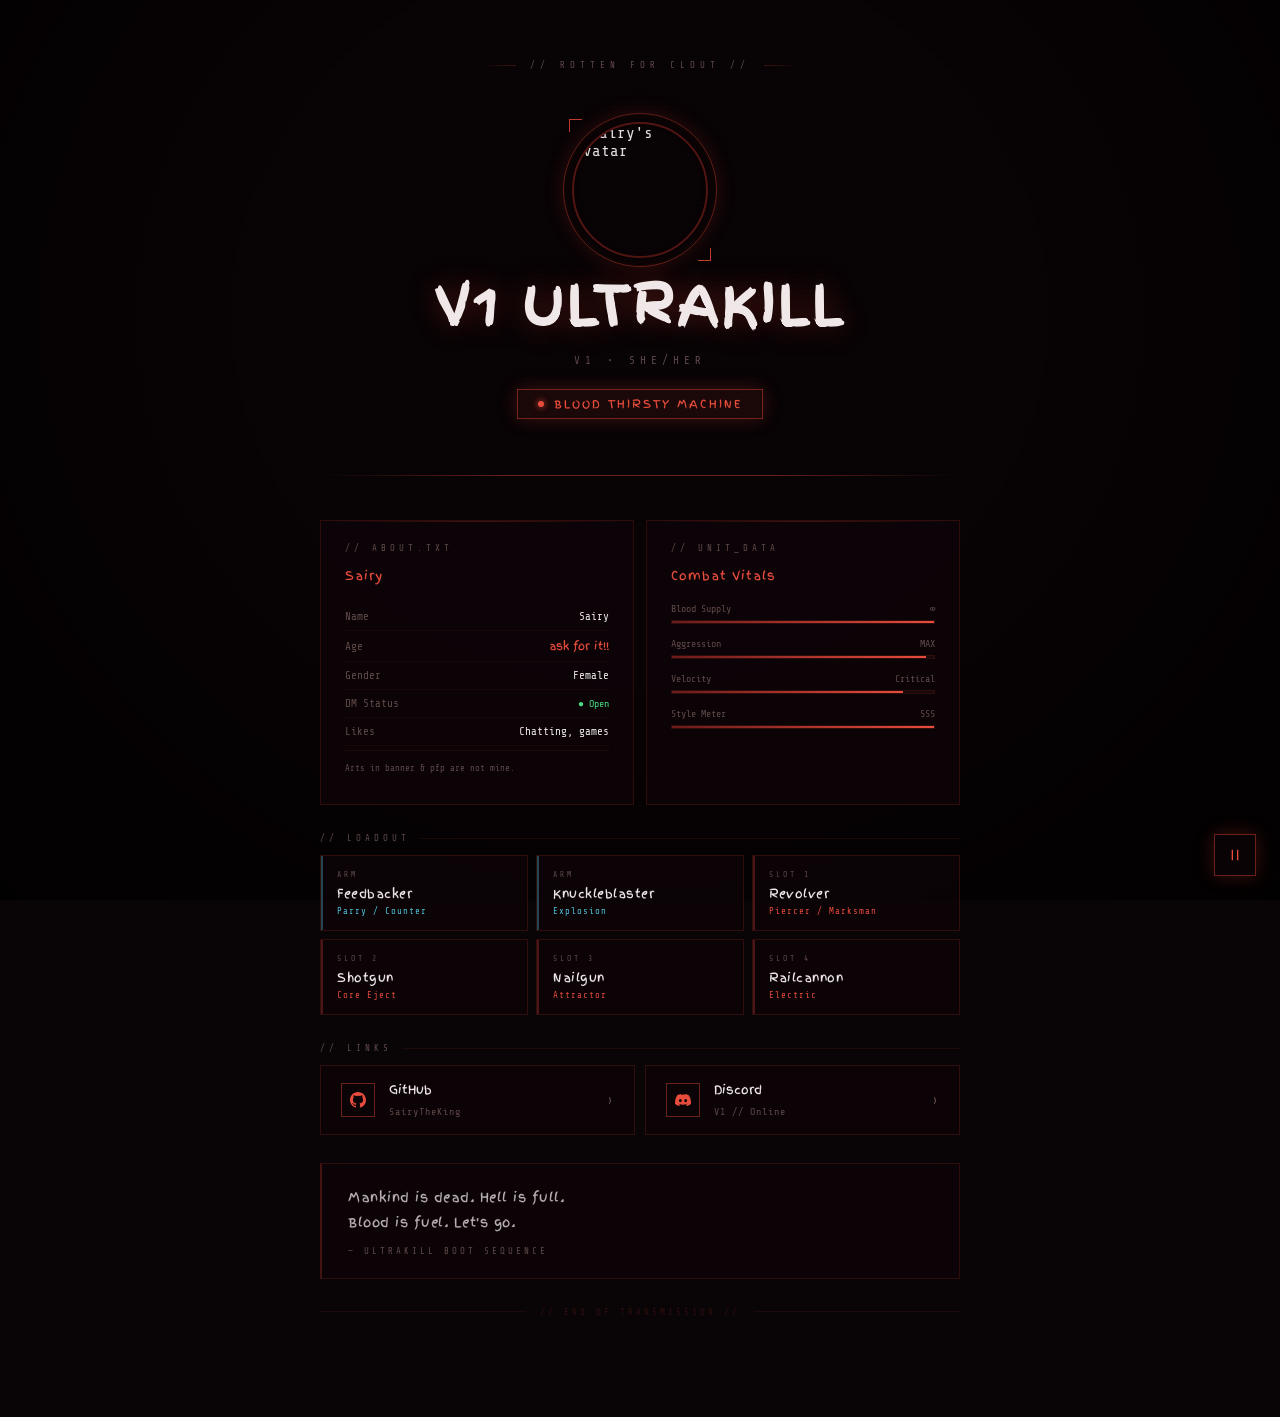
==== index.html @ efcaedff "Update index.html" ====
<!DOCTYPE html>
<html lang="en">
<head>
<meta charset="UTF-8">
<meta name="viewport" content="width=device-width, initial-scale=1.0">
<title>V1 ULTRAKILL — Sairy</title>
<link href="https://fonts.googleapis.com/css2?family=Finger+Paint&family=Share+Tech+Mono&display=swap" rel="stylesheet">
<style>
  :root {
    --bg: #090406;
    --panel: rgba(14,4,8,0.78);
    --cyan: #4fc3d9;
    --cyan-dim: rgba(79,195,217,0.3);
    --red: #c0392b;
    --red-bright:#e74c3c;
    --red-dim: rgba(192,57,43,0.3);
    --red-faint: rgba(192,57,43,0.1);
    --white: #f0e8e8;
    --muted: rgba(200,160,155,0.45);
    --border: rgba(192,57,43,0.2);
    --border-hi: rgba(192,57,43,0.55);
    --border-c: rgba(79,195,217,0.25);
    --glow-r: 0 0 18px rgba(192,57,43,0.3);
    --glow-c: 0 0 14px rgba(79,195,217,0.2);
  }
  *, *::before, *::after { margin:0; padding:0; box-sizing:border-box; }
  html { scroll-behavior: smooth; }
  body {
    background: var(--bg);
    color: var(--white);
    font-family: 'Share Tech Mono', monospace;
    min-height: 100vh;
    overflow-x: hidden;
    cursor: crosshair;
  }
  body::before {
    content:''; position:fixed; inset:0; z-index:1; pointer-events:none;
    background: repeating-linear-gradient(0deg, transparent, transparent 3px, rgba(0,0,0,0.035) 3px, rgba(0,0,0,0.035) 4px);
  }
  body::after {
    content:''; position:fixed; inset:0; z-index:2; pointer-events:none;
    background: radial-gradient(ellipse at 50% 35%, transparent 45%, rgba(0,0,0,0.65) 100%);
  }
  #bg-canvas {
    position:fixed; inset:0; z-index:0; pointer-events:none;
  }
  main {
    position:relative; z-index:10;
    min-height:100vh;
    display:flex; flex-direction:column; align-items:center;
    padding: 60px 20px 100px;
  }
  .top-tag {
    font-size:9px; letter-spacing:5px; color:var(--muted); text-transform:uppercase;
    margin-bottom:52px;
    display:flex; align-items:center; gap:14px;
    opacity:0; animation:rise .6s .1s forwards;
  }
  .top-tag::before,.top-tag::after {
    content:''; width:36px; height:1px;
    background: linear-gradient(90deg, transparent, var(--red-dim));
  }
  .top-tag::after { background: linear-gradient(90deg, var(--red-dim), transparent); }
  .hero {
    display:flex; flex-direction:column; align-items:center; gap:22px;
    margin-bottom:52px;
    opacity:0; animation:rise .6s .22s forwards;
  }
  .av-wrap { position:relative; width:136px; height:136px; }
  .av-ring {
    position:absolute; inset:-9px; border-radius:50%;
    border:1px solid rgba(192,57,43,0.5);
    box-shadow: 0 0 20px rgba(192,57,43,0.2), inset 0 0 20px rgba(192,57,43,0.05);
    animation: breathe 4s ease-in-out infinite;
  }
  @keyframes breathe { 0%,100%{opacity:.5} 50%{opacity:1} }
  .av-img {
    width:136px; height:136px; border-radius:50%; object-fit:cover; display:block;
    border:2px solid rgba(192,57,43,0.4);
    filter: saturate(1.05) brightness(0.95);
    transition: filter .4s;
  }
  .av-img:hover { filter: saturate(1.2) brightness(1.05); }
  .av-tick { position:absolute; width:13px; height:13px; border-color:var(--red); border-style:solid; }
  .av-tick.tl { top:-3px; left:-3px; border-width:1px 0 0 1px; }
  .av-tick.br { bottom:-3px; right:-3px; border-width:0 1px 1px 0; }
  h1.name {
    font-family:'Finger Paint', cursive;
    font-size: clamp(30px, 6.5vw, 52px);
    letter-spacing:4px; color:var(--white);
    text-shadow: 0 0 28px rgba(192,57,43,0.4);
    text-align:center; line-height:1;
  }
  .sub {
    font-size:11px; letter-spacing:5px; color:var(--muted);
    text-align:center; text-transform:uppercase;
  }
  .status {
    display:inline-flex; align-items:center; gap:10px;
    padding:6px 20px;
    border:1px solid var(--border-hi);
    background: var(--red-faint);
    backdrop-filter:blur(8px);
    box-shadow: var(--glow-r);
  }
  .dot {
    width:6px; height:6px; border-radius:50%;
    background:var(--red-bright);
    box-shadow: 0 0 6px var(--red-bright);
    animation:blink 2s ease-in-out infinite;
  }
  @keyframes blink { 0%,100%{opacity:1} 50%{opacity:.2} }
  .status-txt {
    font-family:'Finger Paint', cursive;
    font-size:11px; letter-spacing:2px;
    color:var(--red-bright); text-transform:uppercase;
  }
  .div {
    width:100%; max-width:640px; height:1px;
    background: linear-gradient(90deg, transparent, var(--border-hi) 30%, var(--border-hi) 70%, transparent);
    margin:4px 0 44px;
    opacity:0; animation:rise .6s .38s forwards;
  }
  .sec-label {
    font-size:9px; letter-spacing:4px; color:var(--muted); text-transform:uppercase;
    margin-bottom:12px;
    display:flex; align-items:center; gap:10px;
  }
  .sec-label::after { content:''; flex:1; height:1px; background:rgba(192,57,43,0.12); }
  .panels {
    width:100%; max-width:640px;
    display:grid; grid-template-columns:repeat(auto-fit, minmax(280px, 1fr)); gap:12px;
    margin-bottom:28px;
    opacity:0; animation:rise .6s .48s forwards;
  }
  .panel {
    background:var(--panel);
    border:1px solid var(--border);
    backdrop-filter:blur(10px);
    padding:22px 24px; position:relative;
    transition: border-color .3s;
  }
  .panel::after {
    content:''; position:absolute; top:0; left:0; right:0; height:1px;
    background: linear-gradient(90deg, transparent, var(--red-dim), transparent);
  }
  .panel:hover { border-color: var(--border-hi); }
  .p-label { font-size:9px; letter-spacing:4px; color:var(--muted); text-transform:uppercase; margin-bottom:14px; }
  .p-title { font-family:'Finger Paint', cursive; font-size:12px; color:var(--red-bright); margin-bottom:18px; letter-spacing:1px; }
  .row {
    display:flex; justify-content:space-between; align-items:center;
    padding:7px 0; border-bottom:1px solid rgba(192,57,43,0.07);
    font-size:11px; gap:12px;
  }
  .row:last-child { border-bottom:none; }
  .row-k { color:var(--muted); }
  .row-v { color:var(--white); text-align:right; font-size:11px; }
  .row-v.tag {
    color:var(--red-bright);
    font-family:'Finger Paint', cursive;
    font-size:11px;
  }
  .row-v.open { color:#4ade80; font-size:10px; }
  .weapons-sec {
    width:100%; max-width:640px;
    margin-bottom:28px;
    opacity:0; animation:rise .6s .56s forwards;
  }
  .weapons-grid {
    display:grid; grid-template-columns:repeat(3,1fr); gap:8px;
  }
  @media(max-width:520px){ .weapons-grid{ grid-template-columns:repeat(2,1fr); } }
  .weapon-card {
    background:var(--panel);
    border:1px solid var(--border);
    padding:14px 16px;
    transition: border-color .25s, box-shadow .25s;
    position:relative; overflow:hidden;
  }
  .weapon-card::before {
    content:'';
    position:absolute; top:0; left:0;
    width:2px; height:100%;
    background: var(--red);
    opacity:.35;
    transition: opacity .25s;
  }
  .weapon-card:hover { border-color:var(--border-hi); box-shadow:var(--glow-r); }
  .weapon-card:hover::before { opacity:.8; }
  .wc-type {
    font-size:8px; letter-spacing:3px; color:var(--muted); text-transform:uppercase;
    margin-bottom:6px;
  }
  .wc-name {
    font-family:'Finger Paint', cursive;
    font-size:12px; color:var(--white);
    margin-bottom:3px; letter-spacing:.5px;
  }
  .wc-variant { font-size:9px; color:var(--red-bright); letter-spacing:1px; }
  .weapon-card.arm::before { background: var(--cyan); }
  .weapon-card.arm .wc-variant { color:var(--cyan); }
  .weapon-card.arm:hover { border-color:var(--border-c); box-shadow:var(--glow-c); }
  .links-sec {
    width:100%; max-width:640px;
    margin-bottom:28px;
    opacity:0; animation:rise .6s .64s forwards;
  }
  .links-grid { display:grid; grid-template-columns:repeat(auto-fit, minmax(280px,1fr)); gap:10px; }
  a.lcard {
    display:flex; align-items:center; gap:14px;
    padding:15px 20px;
    background:var(--panel);
    border:1px solid var(--border);
    backdrop-filter:blur(10px);
    text-decoration:none; color:var(--white);
    transition: border-color .3s, transform .2s, box-shadow .3s;
  }
  a.lcard:hover {
    border-color:var(--border-hi);
    box-shadow:var(--glow-r);
    transform:translateY(-1px);
  }
  .licon {
    width:34px; height:34px;
    border:1px solid var(--border-hi);
    display:flex; align-items:center; justify-content:center; flex-shrink:0;
  }
  .licon svg { width:16px; height:16px; fill:var(--red-bright); }
  .linfo { flex:1; }
  .lname { font-family:'Finger Paint', cursive; font-size:12px; color:var(--white); display:block; margin-bottom:2px; }
  .lhandle { font-size:10px; color:var(--muted); letter-spacing:1px; }
  .larrow { font-size:15px; color:var(--muted); transition:transform .2s, color .2s; }
  a.lcard:hover .larrow { transform:translateX(3px); color:var(--red-bright); }
  .quote {
    width:100%; max-width:640px;
    padding:22px 26px;
    background:var(--panel);
    border:1px solid var(--border);
    border-left:2px solid var(--red-dim);
    backdrop-filter:blur(10px);
    margin-bottom:28px;
    opacity:0; animation:rise .6s .74s forwards;
  }
  .q-text {
    font-family:'Finger Paint', cursive;
    font-size:13px; color:rgba(240,232,232,.75);
    line-height:1.9; letter-spacing:.5px;
  }
  .q-src { margin-top:10px; font-size:9px; letter-spacing:3px; color:var(--muted); text-transform:uppercase; }
  .foot {
    width:100%; max-width:640px;
    display:flex; align-items:center; gap:14px;
    opacity:0; animation:rise .6s .85s forwards;
  }
  .foot::before,.foot::after { content:''; flex:1; height:1px; background:rgba(192,57,43,0.1); }
  .foot-txt { font-size:9px; letter-spacing:3px; color:rgba(192,57,43,.2); text-transform:uppercase; white-space:nowrap; }
  #mbtn {
    position:fixed; bottom:24px; right:24px; z-index:100;
    width:42px; height:42px;
    background:var(--panel);
    border:1px solid var(--border-hi);
    backdrop-filter:blur(12px);
    cursor:pointer;
    display:flex; align-items:center; justify-content:center;
    box-shadow:var(--glow-r);
    transition: box-shadow .3s, background .3s;
  }
  #mbtn:hover { box-shadow:0 0 28px rgba(192,57,43,.5); }
  #mbtn svg { width:16px; height:16px; fill:var(--red-bright); }
  #mbtn.playing svg { animation:spin 3s linear infinite; }
  @keyframes spin { to{transform:rotate(360deg)} }
  @keyframes rise {
    from{opacity:0;transform:translateY(12px)}
    to {opacity:1;transform:translateY(0)}
  }
  @media(max-width:520px){
    .panels,.links-grid{grid-template-columns:1fr;}
    main{padding:44px 16px 80px;}
    h1.name{letter-spacing:2px;}
  }
</style>
</head>
<body>
<canvas id="bg-canvas"></canvas>
<main>
  <div class="top-tag">// rotten for clout //</div>
  <section class="hero">
    <div class="av-wrap">
      <div class="av-ring"></div>
      <div class="av-tick tl"></div>
      <div class="av-tick br"></div>
      <img class="av-img"
        src="https://cdn.discordapp.com/avatars/1464524359526780938/d0a96712e0363cb3924a18e0182b8f11.webp?size=1024"
        alt="Sairy's Avatar" draggable="false">
    </div>
    <h1 class="name">V1 ULTRAKILL</h1>
    <p class="sub">v1 &bull; she/her</p>
    <div class="status">
      <div class="dot"></div>
      <span class="status-txt">Blood Thirsty Machine</span>
    </div>
  </section>
  <div class="div"></div>
  <div class="panels">
    <div class="panel">
      <p class="p-label">// about.txt</p>
      <p class="p-title">Sairy</p>
      <div class="row"><span class="row-k">Name</span><span class="row-v">Sairy</span></div>
      <div class="row"><span class="row-k">Age</span><span class="row-v tag">ask for it!!</span></div>
      <div class="row"><span class="row-k">Gender</span><span class="row-v">Female</span></div>
      <div class="row"><span class="row-k">DM Status</span><span class="row-v open">● Open</span></div>
      <div class="row"><span class="row-k">Likes</span><span class="row-v">Chatting, games</span></div>
      <div class="row" style="padding-top:10px; border-top:1px solid rgba(192,57,43,0.1); border-bottom:none; margin-top:4px;">
        <span class="row-k" style="font-size:9px; line-height:1.6;">Arts in banner &amp; pfp are not mine.</span>
      </div>
    </div>
    <div class="panel">
      <p class="p-label">// unit_data</p>
      <p class="p-title">Combat Vitals</p>
      <div class="bar">
        <div class="bar-head"><span>Blood Supply</span><span>∞</span></div>
        <div class="bar-track"><div class="bar-fill" style="width:100%"></div></div>
      </div>
      <div class="bar">
        <div class="bar-head"><span>Aggression</span><span>MAX</span></div>
        <div class="bar-track"><div class="bar-fill" style="width:97%"></div></div>
      </div>
      <div class="bar">
        <div class="bar-head"><span>Velocity</span><span>Critical</span></div>
        <div class="bar-track"><div class="bar-fill" style="width:88%"></div></div>
      </div>
      <div class="bar">
        <div class="bar-head"><span>Style Meter</span><span>SSS</span></div>
        <div class="bar-track"><div class="bar-fill" style="width:100%"></div></div>
      </div>
    </div>
  </div>
  <section class="weapons-sec">
    <p class="sec-label">// loadout</p>
    <div class="weapons-grid">
      <div class="weapon-card arm">
        <p class="wc-type">Arm</p>
        <p class="wc-name">Feedbacker</p>
        <p class="wc-variant">Parry / Counter</p>
      </div>
      <div class="weapon-card arm">
        <p class="wc-type">Arm</p>
        <p class="wc-name">Knuckleblaster</p>
        <p class="wc-variant">Explosion</p>
      </div>
      <div class="weapon-card">
        <p class="wc-type">Slot 1</p>
        <p class="wc-name">Revolver</p>
        <p class="wc-variant">Piercer / Marksman</p>
      </div>
      <div class="weapon-card">
        <p class="wc-type">Slot 2</p>
        <p class="wc-name">Shotgun</p>
        <p class="wc-variant">Core Eject</p>
      </div>
      <div class="weapon-card">
        <p class="wc-type">Slot 3</p>
        <p class="wc-name">Nailgun</p>
        <p class="wc-variant">Attractor</p>
      </div>
      <div class="weapon-card">
        <p class="wc-type">Slot 4</p>
        <p class="wc-name">Railcannon</p>
        <p class="wc-variant">Electric</p>
      </div>
    </div>
  </section>
  <section class="links-sec">
    <p class="sec-label">// links</p>
    <div class="links-grid">
      <a class="lcard" href="https://github.com/SairyTheKing" target="_blank" rel="noopener">
        <div class="licon">
          <svg viewBox="0 0 24 24"><path d="M12 0C5.374 0 0 5.373 0 12c0 5.302 3.438 9.8 8.207 11.387.599.111.793-.261.793-.577v-2.234c-3.338.726-4.033-1.416-4.033-1.416-.546-1.387-1.333-1.756-1.333-1.756-1.089-.745.083-.729.083-.729 1.205.084 1.839 1.237 1.839 1.237 1.07 1.834 2.807 1.304 3.492.997.107-.775.418-1.305.762-1.604-2.665-.305-5.467-1.334-5.467-5.931 0-1.311.469-2.381 1.236-3.221-.124-.303-.535-1.524.117-3.176 0 0 1.008-.322 3.301 1.23A11.509 11.509 0 0 1 12 5.803c1.02.005 2.047.138 3.006.404 2.291-1.552 3.297-1.23 3.297-1.23.653 1.653.242 2.874.118 3.176.77.84 1.235 1.911 1.235 3.221 0 4.609-2.807 5.624-5.479 5.921.43.372.823 1.102.823 2.222v3.293c0 .319.192.694.801.576C20.566 21.797 24 17.3 24 12c0-6.627-5.373-12-12-12z"/></svg>
        </div>
        <div class="linfo">
          <span class="lname">GitHub</span>
          <span class="lhandle">SairyTheKing</span>
        </div>
        <span class="larrow">›</span>
      </a>
      <a class="lcard" href="https://discord.com/users/1464524359526780938" target="_blank" rel="noopener">
        <div class="licon">
          <svg viewBox="0 0 24 24"><path d="M20.317 4.37a19.791 19.791 0 0 0-4.885-1.515.074.074 0 0 0-.079.037c-.21.375-.444.864-.608 1.25a18.27 18.27 0 0 0-5.487 0 12.64 12.64 0 0 0-.617-1.25.077.077 0 0 0-.079-.037A19.736 19.736 0 0 0 3.677 4.37a.07.07 0 0 0-.032.027C.533 9.046-.32 13.58.099 18.057.101 18.08.114 18.1.13 18.113a19.9 19.9 0 0 0 5.993 3.03.078.078 0 0 0 .084-.028 14.09 14.09 0 0 0 1.226-1.994.076.076 0 0 0-.041-.106 13.107 13.107 0 0 1-1.872-.892.077.077 0 0 1-.008-.128 10.2 10.2 0 0 0 .372-.292.074.074 0 0 1 .077-.01c3.928 1.793 8.18 1.793 12.062 0a.074.074 0 0 1 .078.01c.12.098.246.198.373.292a.077.077 0 0 1-.006.127 12.299 12.299 0 0 1-1.873.892.077.077 0 0 0-.041.107c.36.698.772 1.362 1.225 1.993a.076.076 0 0 0 .084.028 19.839 19.839 0 0 0 6.002-3.03.077.077 0 0 0 .032-.054c.5-5.177-.838-9.674-3.549-13.66a.061.061 0 0 0-.031-.03zM8.02 15.33c-1.183 0-2.157-1.085-2.157-2.419 0-1.333.956-2.419 2.157-2.419 1.21 0 2.176 1.096 2.157 2.42 0 1.333-.956 2.418-2.157 2.418zm7.975 0c-1.183 0-2.157-1.085-2.157-2.419 0-1.333.955-2.419 2.157-2.419 1.21 0 2.176 1.096 2.157 2.42 0 1.333-.946 2.418-2.157 2.418z"/></svg>
        </div>
        <div class="linfo">
          <span class="lname">Discord</span>
          <span class="lhandle">V1 // Online</span>
        </div>
        <span class="larrow">›</span>
      </a>
    </div>
  </section>
  <div class="quote">
    <p class="q-text">Mankind is dead. Hell is full.<br>Blood is fuel. Let's go.</p>
    <p class="q-src">— ULTRAKILL boot sequence</p>
  </div>
  <div class="foot">
    <span class="foot-txt">// end of transmission //</span>
  </div>
</main>

<style>
  .bar+.bar{margin-top:14px}
  .bar-head{display:flex;justify-content:space-between;font-size:10px;color:var(--muted);margin-bottom:6px;}
  .bar-track{height:4px;background:rgba(192,57,43,0.08);border:1px solid rgba(192,57,43,0.12);overflow:hidden;}
  .bar-fill{height:100%;background:linear-gradient(90deg,#6b1a1a,var(--red-bright));transform-origin:left;animation:bload 1.2s 1s both cubic-bezier(0.2,0,0.2,1);}
  @keyframes bload{from{transform:scaleX(0)}to{transform:scaleX(1)}}
</style>

<button id="mbtn" aria-label="Toggle music" title="Toggle music">
  <svg id="micon" viewBox="0 0 24 24"><path d="M12 3v9.28a4 4 0 1 0 1 0V3h-1zm0 18a3 3 0 1 1 0-6 3 3 0 0 1 0 6z"/></svg>
</button>

<audio id="bgm" loop preload="auto">
  <source src="https://files.catbox.moe/fx93bu.mp3" type="audio/mpeg">
</audio>

<script>
(function(){
  const cv = document.getElementById('bg-canvas');
  const cx = cv.getContext('2d');
  let W, H, cols, drops, speeds;
  const CHARS = '01V1血MACHINE∞ ROT▓█▄';
  function resize(){
    W = cv.width = window.innerWidth;
    H = cv.height = window.innerHeight;
    cols = Math.floor(W / 32);
    drops = Array.from({length:cols}, () => Math.random() * -(H * 0.1));
    speeds = Array.from({length:cols}, () => 0.45 + Math.random() * 0.55);
  }
  resize();
  window.addEventListener('resize', resize);
  function rain(){
    cx.fillStyle = 'rgba(9,4,6,0.055)';
    cx.fillRect(0, 0, W, H);
    for(let i=0; i<cols; i++){
      const char = CHARS[Math.floor(Math.random() * CHARS.length)];
      const y = drops[i];
      const alpha = 0.06 + Math.random() * 0.14;
      if(Math.random() > 0.94){
        cx.fillStyle = `rgba(220,80,60,${alpha * 2.5})`;
        cx.shadowColor = 'rgba(200,50,40,0.4)';
        cx.shadowBlur = 6;
      } else {
        cx.fillStyle = `rgba(160,40,30,${alpha})`;
        cx.shadowBlur = 0;
      }
      cx.font = '12px Share Tech Mono, monospace';
      cx.fillText(char, i * 32, y);
      if(y > H && Math.random() > 0.982) drops[i] = 0;
      drops[i] += speeds[i];
    }
    cx.shadowBlur = 0;
    requestAnimationFrame(rain);
  }
  rain();

  const bgm = document.getElementById('bgm');
  const btn = document.getElementById('mbtn');
  const ico = document.getElementById('micon');
  let playing = true;
  bgm.volume = 0.55;

  const P_PATH = '<path d="M9 4h-2v16h2V4zm8 0h-2v16h2V4z"/>';
  const R_PATH = '<path d="M12 3v9.28a4 4 0 1 0 1 0V3h-1zm0 18a3 3 0 1 1 0-6 3 3 0 0 1 0 6z"/>';

  btn.classList.add('playing');
  ico.innerHTML = P_PATH;

  function tryPlay() {
    bgm.play().catch(() => {});
  }

  tryPlay();
  setTimeout(tryPlay, 700);

  document.addEventListener('click', () => {
    if (bgm.paused) {
      bgm.play();
      playing = true;
      btn.classList.add('playing');
      ico.innerHTML = P_PATH;
    }
  }, { once: true });

  btn.addEventListener('click', () => {
    if (playing) {
      bgm.pause();
      playing = false;
      btn.classList.remove('playing');
      ico.innerHTML = R_PATH;
    } else {
      bgm.play();
      playing = true;
      btn.classList.add('playing');
      ico.innerHTML = P_PATH;
    }
  });
})();
</script>
</body>
</html>
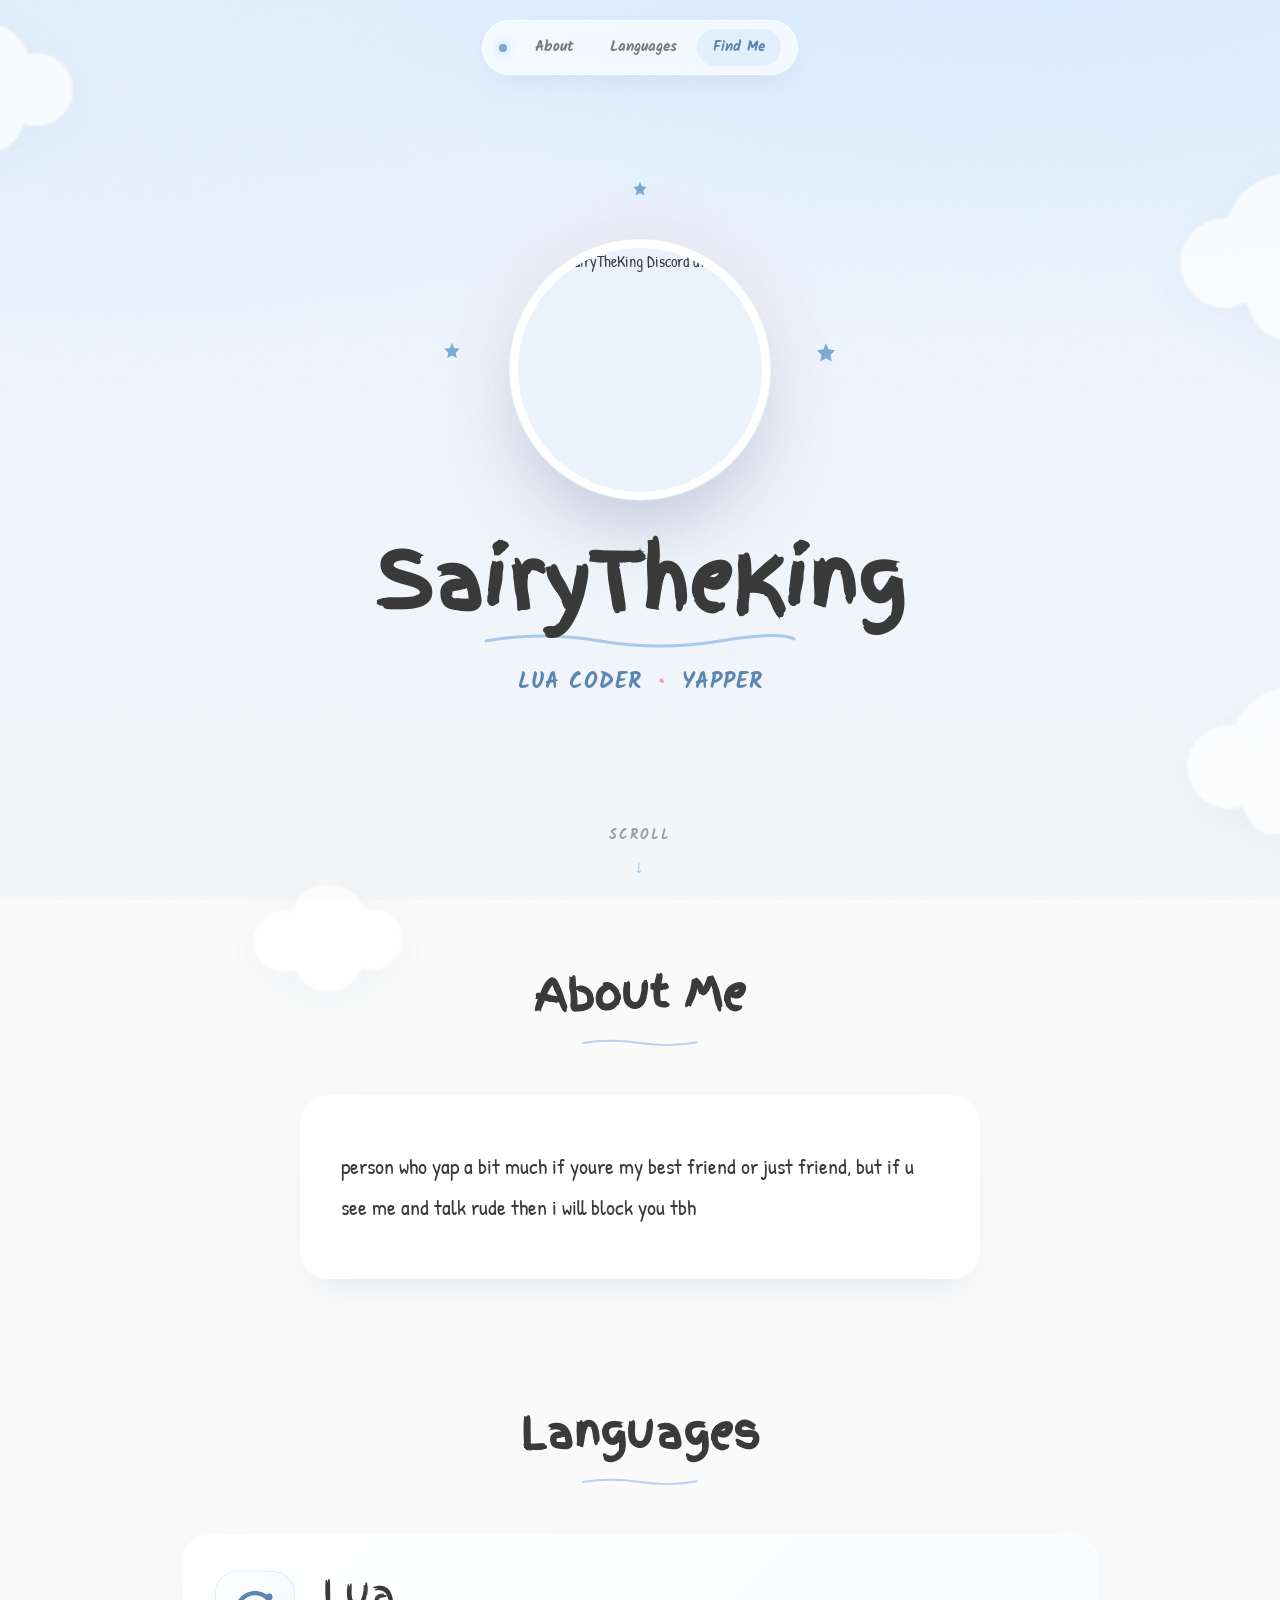
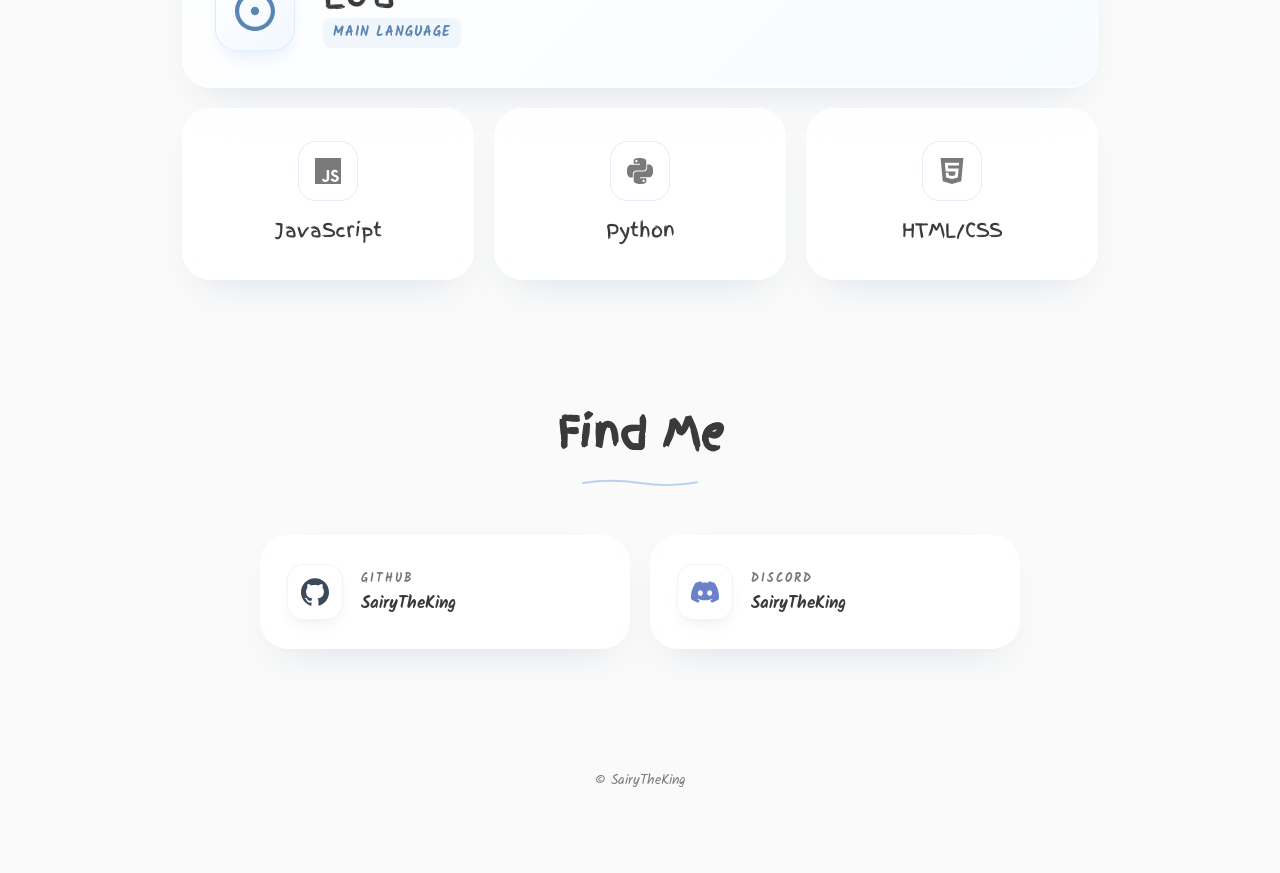
==== commit b0de56fe: "Update index.html" ====
--- a/index.html
+++ b/index.html
@@ -3,505 +3,630 @@
 <head>
 <meta charset="UTF-8">
 <meta name="viewport" content="width=device-width, initial-scale=1.0">
-<title>V1 ULTRAKILL — Sairy</title>
-<link href="https://fonts.googleapis.com/css2?family=Finger+Paint&family=Share+Tech+Mono&display=swap" rel="stylesheet">
+<title>SairyTheKing ✦ Lua Coder • Yapper</title>
+<meta name="description" content="SairyTheKing — Lua Coder • Yapper.">
+<link rel="preconnect" href="https://fonts.googleapis.com">
+<link rel="preconnect" href="https://fonts.gstatic.com" crossorigin>
+<link href="https://fonts.googleapis.com/css2?family=Finger+Paint&family=Kalam:wght@400;700&family=Patrick+Hand&display=swap" rel="stylesheet">
 <style>
-  :root {
-    --bg: #090406;
-    --panel: rgba(14,4,8,0.78);
-    --cyan: #4fc3d9;
-    --cyan-dim: rgba(79,195,217,0.3);
-    --red: #c0392b;
-    --red-bright:#e74c3c;
-    --red-dim: rgba(192,57,43,0.3);
-    --red-faint: rgba(192,57,43,0.1);
-    --white: #f0e8e8;
-    --muted: rgba(200,160,155,0.45);
-    --border: rgba(192,57,43,0.2);
-    --border-hi: rgba(192,57,43,0.55);
-    --border-c: rgba(79,195,217,0.25);
-    --glow-r: 0 0 18px rgba(192,57,43,0.3);
-    --glow-c: 0 0 14px rgba(79,195,217,0.2);
-  }
-  *, *::before, *::after { margin:0; padding:0; box-sizing:border-box; }
-  html { scroll-behavior: smooth; }
-  body {
-    background: var(--bg);
-    color: var(--white);
-    font-family: 'Share Tech Mono', monospace;
-    min-height: 100vh;
-    overflow-x: hidden;
-    cursor: crosshair;
-  }
-  body::before {
-    content:''; position:fixed; inset:0; z-index:1; pointer-events:none;
-    background: repeating-linear-gradient(0deg, transparent, transparent 3px, rgba(0,0,0,0.035) 3px, rgba(0,0,0,0.035) 4px);
-  }
-  body::after {
-    content:''; position:fixed; inset:0; z-index:2; pointer-events:none;
-    background: radial-gradient(ellipse at 50% 35%, transparent 45%, rgba(0,0,0,0.65) 100%);
-  }
-  #bg-canvas {
-    position:fixed; inset:0; z-index:0; pointer-events:none;
-  }
-  main {
-    position:relative; z-index:10;
+  :root{
+    --bg:#FAFAFA;
+    --ink:#3a3a3a;
+    --ink-soft:#7a7a7a;
+    --paper:#ffffff;
+    --sky-top:#E6F1FF;
+    --sky-mid:#F2F8FF;
+    --blue:#A8C8EC;
+    --blue-deep:#7AA8D8;
+    --blue-ink:#5b86b3;
+    --pink:#F8C8D8;
+    --pink-deep:#e7a3b8;
+    --line:rgba(120,150,180,.18);
+    --shadow-soft:0 20px 40px -20px rgba(120,150,180,.25);
+    --shadow-card:0 40px 80px -30px rgba(90,130,170,.30);
+    --radius:28px;
+    --font-display:'Finger Paint', cursive;
+    --font-body:'Patrick Hand', cursive;
+    --font-accent:'Kalam', cursive;
+  }
+
+  *{margin:0;padding:0;box-sizing:border-box}
+  html{scroll-behavior:smooth}
+  body{
+    font-family:var(--font-body);
+    color:var(--ink);
+    background:var(--bg);
+    overflow-x:hidden;
+    position:relative;
     min-height:100vh;
-    display:flex; flex-direction:column; align-items:center;
-    padding: 60px 20px 100px;
-  }
-  .top-tag {
-    font-size:9px; letter-spacing:5px; color:var(--muted); text-transform:uppercase;
-    margin-bottom:52px;
-    display:flex; align-items:center; gap:14px;
-    opacity:0; animation:rise .6s .1s forwards;
-  }
-  .top-tag::before,.top-tag::after {
-    content:''; width:36px; height:1px;
-    background: linear-gradient(90deg, transparent, var(--red-dim));
-  }
-  .top-tag::after { background: linear-gradient(90deg, var(--red-dim), transparent); }
-  .hero {
-    display:flex; flex-direction:column; align-items:center; gap:22px;
-    margin-bottom:52px;
-    opacity:0; animation:rise .6s .22s forwards;
-  }
-  .av-wrap { position:relative; width:136px; height:136px; }
-  .av-ring {
-    position:absolute; inset:-9px; border-radius:50%;
-    border:1px solid rgba(192,57,43,0.5);
-    box-shadow: 0 0 20px rgba(192,57,43,0.2), inset 0 0 20px rgba(192,57,43,0.05);
-    animation: breathe 4s ease-in-out infinite;
-  }
-  @keyframes breathe { 0%,100%{opacity:.5} 50%{opacity:1} }
-  .av-img {
-    width:136px; height:136px; border-radius:50%; object-fit:cover; display:block;
-    border:2px solid rgba(192,57,43,0.4);
-    filter: saturate(1.05) brightness(0.95);
-    transition: filter .4s;
-  }
-  .av-img:hover { filter: saturate(1.2) brightness(1.05); }
-  .av-tick { position:absolute; width:13px; height:13px; border-color:var(--red); border-style:solid; }
-  .av-tick.tl { top:-3px; left:-3px; border-width:1px 0 0 1px; }
-  .av-tick.br { bottom:-3px; right:-3px; border-width:0 1px 1px 0; }
-  h1.name {
-    font-family:'Finger Paint', cursive;
-    font-size: clamp(30px, 6.5vw, 52px);
-    letter-spacing:4px; color:var(--white);
-    text-shadow: 0 0 28px rgba(192,57,43,0.4);
-    text-align:center; line-height:1;
-  }
-  .sub {
-    font-size:11px; letter-spacing:5px; color:var(--muted);
-    text-align:center; text-transform:uppercase;
-  }
-  .status {
-    display:inline-flex; align-items:center; gap:10px;
-    padding:6px 20px;
-    border:1px solid var(--border-hi);
-    background: var(--red-faint);
-    backdrop-filter:blur(8px);
-    box-shadow: var(--glow-r);
-  }
-  .dot {
-    width:6px; height:6px; border-radius:50%;
-    background:var(--red-bright);
-    box-shadow: 0 0 6px var(--red-bright);
-    animation:blink 2s ease-in-out infinite;
-  }
-  @keyframes blink { 0%,100%{opacity:1} 50%{opacity:.2} }
-  .status-txt {
-    font-family:'Finger Paint', cursive;
-    font-size:11px; letter-spacing:2px;
-    color:var(--red-bright); text-transform:uppercase;
-  }
-  .div {
-    width:100%; max-width:640px; height:1px;
-    background: linear-gradient(90deg, transparent, var(--border-hi) 30%, var(--border-hi) 70%, transparent);
-    margin:4px 0 44px;
-    opacity:0; animation:rise .6s .38s forwards;
-  }
-  .sec-label {
-    font-size:9px; letter-spacing:4px; color:var(--muted); text-transform:uppercase;
-    margin-bottom:12px;
-    display:flex; align-items:center; gap:10px;
-  }
-  .sec-label::after { content:''; flex:1; height:1px; background:rgba(192,57,43,0.12); }
-  .panels {
-    width:100%; max-width:640px;
-    display:grid; grid-template-columns:repeat(auto-fit, minmax(280px, 1fr)); gap:12px;
-    margin-bottom:28px;
-    opacity:0; animation:rise .6s .48s forwards;
-  }
-  .panel {
-    background:var(--panel);
-    border:1px solid var(--border);
-    backdrop-filter:blur(10px);
-    padding:22px 24px; position:relative;
-    transition: border-color .3s;
-  }
-  .panel::after {
-    content:''; position:absolute; top:0; left:0; right:0; height:1px;
-    background: linear-gradient(90deg, transparent, var(--red-dim), transparent);
-  }
-  .panel:hover { border-color: var(--border-hi); }
-  .p-label { font-size:9px; letter-spacing:4px; color:var(--muted); text-transform:uppercase; margin-bottom:14px; }
-  .p-title { font-family:'Finger Paint', cursive; font-size:12px; color:var(--red-bright); margin-bottom:18px; letter-spacing:1px; }
-  .row {
-    display:flex; justify-content:space-between; align-items:center;
-    padding:7px 0; border-bottom:1px solid rgba(192,57,43,0.07);
-    font-size:11px; gap:12px;
-  }
-  .row:last-child { border-bottom:none; }
-  .row-k { color:var(--muted); }
-  .row-v { color:var(--white); text-align:right; font-size:11px; }
-  .row-v.tag {
-    color:var(--red-bright);
-    font-family:'Finger Paint', cursive;
-    font-size:11px;
-  }
-  .row-v.open { color:#4ade80; font-size:10px; }
-  .weapons-sec {
-    width:100%; max-width:640px;
-    margin-bottom:28px;
-    opacity:0; animation:rise .6s .56s forwards;
-  }
-  .weapons-grid {
-    display:grid; grid-template-columns:repeat(3,1fr); gap:8px;
-  }
-  @media(max-width:520px){ .weapons-grid{ grid-template-columns:repeat(2,1fr); } }
-  .weapon-card {
-    background:var(--panel);
-    border:1px solid var(--border);
-    padding:14px 16px;
-    transition: border-color .25s, box-shadow .25s;
-    position:relative; overflow:hidden;
-  }
-  .weapon-card::before {
-    content:'';
-    position:absolute; top:0; left:0;
-    width:2px; height:100%;
-    background: var(--red);
-    opacity:.35;
-    transition: opacity .25s;
-  }
-  .weapon-card:hover { border-color:var(--border-hi); box-shadow:var(--glow-r); }
-  .weapon-card:hover::before { opacity:.8; }
-  .wc-type {
-    font-size:8px; letter-spacing:3px; color:var(--muted); text-transform:uppercase;
-    margin-bottom:6px;
-  }
-  .wc-name {
-    font-family:'Finger Paint', cursive;
-    font-size:12px; color:var(--white);
-    margin-bottom:3px; letter-spacing:.5px;
-  }
-  .wc-variant { font-size:9px; color:var(--red-bright); letter-spacing:1px; }
-  .weapon-card.arm::before { background: var(--cyan); }
-  .weapon-card.arm .wc-variant { color:var(--cyan); }
-  .weapon-card.arm:hover { border-color:var(--border-c); box-shadow:var(--glow-c); }
-  .links-sec {
-    width:100%; max-width:640px;
-    margin-bottom:28px;
-    opacity:0; animation:rise .6s .64s forwards;
-  }
-  .links-grid { display:grid; grid-template-columns:repeat(auto-fit, minmax(280px,1fr)); gap:10px; }
-  a.lcard {
-    display:flex; align-items:center; gap:14px;
-    padding:15px 20px;
-    background:var(--panel);
-    border:1px solid var(--border);
-    backdrop-filter:blur(10px);
-    text-decoration:none; color:var(--white);
-    transition: border-color .3s, transform .2s, box-shadow .3s;
-  }
-  a.lcard:hover {
-    border-color:var(--border-hi);
-    box-shadow:var(--glow-r);
-    transform:translateY(-1px);
-  }
-  .licon {
-    width:34px; height:34px;
-    border:1px solid var(--border-hi);
-    display:flex; align-items:center; justify-content:center; flex-shrink:0;
-  }
-  .licon svg { width:16px; height:16px; fill:var(--red-bright); }
-  .linfo { flex:1; }
-  .lname { font-family:'Finger Paint', cursive; font-size:12px; color:var(--white); display:block; margin-bottom:2px; }
-  .lhandle { font-size:10px; color:var(--muted); letter-spacing:1px; }
-  .larrow { font-size:15px; color:var(--muted); transition:transform .2s, color .2s; }
-  a.lcard:hover .larrow { transform:translateX(3px); color:var(--red-bright); }
-  .quote {
-    width:100%; max-width:640px;
-    padding:22px 26px;
-    background:var(--panel);
-    border:1px solid var(--border);
-    border-left:2px solid var(--red-dim);
-    backdrop-filter:blur(10px);
-    margin-bottom:28px;
-    opacity:0; animation:rise .6s .74s forwards;
-  }
-  .q-text {
-    font-family:'Finger Paint', cursive;
-    font-size:13px; color:rgba(240,232,232,.75);
-    line-height:1.9; letter-spacing:.5px;
-  }
-  .q-src { margin-top:10px; font-size:9px; letter-spacing:3px; color:var(--muted); text-transform:uppercase; }
-  .foot {
-    width:100%; max-width:640px;
-    display:flex; align-items:center; gap:14px;
-    opacity:0; animation:rise .6s .85s forwards;
-  }
-  .foot::before,.foot::after { content:''; flex:1; height:1px; background:rgba(192,57,43,0.1); }
-  .foot-txt { font-size:9px; letter-spacing:3px; color:rgba(192,57,43,.2); text-transform:uppercase; white-space:nowrap; }
-  #mbtn {
-    position:fixed; bottom:24px; right:24px; z-index:100;
-    width:42px; height:42px;
-    background:var(--panel);
-    border:1px solid var(--border-hi);
+    line-height:1.65;
+    -webkit-font-smoothing:antialiased;
+  }
+  a{color:inherit;text-decoration:none}
+  img{display:block;max-width:100%}
+
+  /* BACKGROUND */
+  .sky{
+    position:fixed;inset:0;z-index:-4;
+    background:
+      radial-gradient(1200px 600px at 80% -10%, #DDEEFF 0%, transparent 60%),
+      radial-gradient(900px 500px at 10% 10%, #EAF3FF 0%, transparent 55%),
+      linear-gradient(180deg, var(--sky-top) 0%, var(--sky-mid) 38%, var(--bg) 100%);
+  }
+  .paper-grain{
+    position:fixed;inset:0;z-index:-3;pointer-events:none;
+    background-image:url("data:image/svg+xml,%3Csvg xmlns='http://www.w3.org/2000/svg' width='180' height='180'%3E%3Cfilter id='n'%3E%3CfeTurbulence type='fractalNoise' baseFrequency='0.9' numOctaves='2' stitchTiles='stitch'/%3E%3CfeColorMatrix values='0 0 0 0 0.45 0 0 0 0 0.55 0 0 0 0 0.68 0 0 0 0.42 0'/%3E%3C/filter%3E%3Crect width='100%25' height='100%25' filter='url(%23n)'/%3E%3C/svg%3E");
+    opacity:.35;mix-blend-mode:multiply;
+  }
+  .clouds-bg{
+    position:fixed;inset:-10% -5%;z-index:-2;pointer-events:none;
+    will-change:transform;
+  }
+  .cloud{
+    position:absolute;
+    opacity:.7;
+    filter:blur(1px) drop-shadow(0 10px 20px rgba(150,180,210,.15));
+  }
+  .cloud svg{width:100%;height:100%;display:block}
+  .cloud.c1{top:8%;left:-6%;width:260px;animation:drift 38s linear infinite}
+  .cloud.c2{top:22%;right:-8%;width:320px;animation:drift2 46s linear infinite}
+  .cloud.c3{top:48%;left:-10%;width:200px;animation:drift 52s linear infinite;animation-delay:-12s}
+  .cloud.c4{top:70%;right:-6%;width:280px;animation:drift2 42s linear infinite;animation-delay:-8s}
+  .cloud.c5{top:88%;left:20%;width:220px;animation:drift 60s linear infinite;animation-delay:-20s}
+
+  @keyframes drift{
+    0%{transform:translateX(0) translateY(0)}
+    50%{transform:translateX(40px) translateY(-12px)}
+    100%{transform:translateX(0) translateY(0)}
+  }
+  @keyframes drift2{
+    0%{transform:translateX(0) translateY(0)}
+    50%{transform:translateX(-50px) translateY(10px)}
+    100%{transform:translateX(0) translateY(0)}
+  }
+
+  .sparkles{position:fixed;inset:0;z-index:-1;pointer-events:none}
+  .sparkle{
+    position:absolute;
+    opacity:0;animation:twinkle 5s ease-in-out infinite;
+  }
+  .sparkle svg { width: 100%; height: 100%; }
+  @keyframes twinkle{
+    0%,100%{opacity:0;transform:scale(.5) rotate(0deg)}
+    50%{opacity:.6;transform:scale(1) rotate(20deg)}
+  }
+
+  /* NAV */
+  .nav{
+    position:fixed;top:20px;left:50%;transform:translateX(-50%);
+    z-index:50;
+    display:flex;align-items:center;gap:4px;
+    padding:8px 16px;
+    background:rgba(255,255,255,.65);
+    backdrop-filter:blur(20px) saturate(180%);
+    -webkit-backdrop-filter:blur(20px) saturate(180%);
+    border:1px solid rgba(255,255,255,.8);
+    border-radius:999px;
+    box-shadow:0 10px 30px -10px rgba(120,150,180,.2);
+    font-family:var(--font-accent);
+    font-weight:700;
+    font-size:.95rem;
+    color:var(--ink);
+  }
+  .nav a{
+    padding:6px 16px;border-radius:999px;
+    transition:all .3s ease;
+    color:var(--ink-soft);
+  }
+  .nav a:hover{background:rgba(168,200,236,.2);color:var(--blue-ink)}
+  .nav .logo-dot {
+    width: 8px; height: 8px; border-radius: 50%; 
+    background: var(--blue-deep); margin-right: 8px;
+    box-shadow: 0 0 8px var(--blue);
+  }
+
+  @media (max-width:560px){
+    .nav{gap:0;padding:6px 10px;font-size:.85rem}
+    .nav a{padding:5px 10px}
+  }
+
+  /* HERO */
+  .hero{
+    min-height:100vh;
+    display:flex;flex-direction:column;align-items:center;justify-content:center;
+    text-align:center;
+    padding:120px 22px 80px;
+    position:relative;
+  }
+  .avatar-stage{
+    position:relative;
+    width:260px;height:260px;
+    margin-bottom:44px;
+    will-change:transform;
+  }
+  .avatar-glow{
+    position:absolute;inset:-60px;border-radius:50%;
+    background:radial-gradient(circle, rgba(168,200,236,.5) 0%, rgba(248,200,216,.2) 45%, transparent 70%);
+    filter:blur(10px);
+    animation:pulse 6s ease-in-out infinite;
+    z-index:0;
+  }
+  @keyframes pulse{
+    0%,100%{transform:scale(1);opacity:.8}
+    50%{transform:scale(1.1);opacity:1}
+  }
+
+  .avatar-frame{
+    position:absolute;inset:0;z-index:2;
+    width:260px;height:260px;
+    border-radius:50%;
+    background:#fff;
+    padding:8px;
+    box-shadow:
+      0 40px 80px -20px rgba(90,130,170,.35),
+      0 0 0 1px rgba(255,255,255,.9);
+    animation:floaty 6s ease-in-out infinite;
+  }
+  .avatar-frame img{
+    width:100%;height:100%;border-radius:50%;object-fit:cover;
+    background:#eaf2fb;
+  }
+  @keyframes floaty{
+    0%,100%{transform:translateY(0) rotate(0deg)}
+    50%{transform:translateY(-12px) rotate(0deg)}
+  }
+
+  .orbit{position:absolute;inset:-50px;z-index:3;pointer-events:none}
+  .orbit .deco{position:absolute;color:var(--blue-deep);animation:floaty2 6s ease-in-out infinite}
+  .orbit .deco svg { width: 100%; height: 100%; display: block; }
+  .orbit .d1{top:-10px;left:50%;width:18px;transform:translateX(-50%);animation-delay:0s;animation-name:bob1}
+  .orbit .d2{top:42%;right:-18px;width:24px;animation-delay:-1.5s}
+  .orbit .d3{bottom:-10px;left:50%;width:14px;transform:translateX(-50%);animation-delay:-3s;animation-name:bob1}
+  .orbit .d4{top:42%;left:-18px;width:20px;animation-delay:-4.5s}
+  .orbit .d5{top:10%;right:15%;width:12px;animation-delay:-2s}
+  .orbit .d6{bottom:15%;left:12%;width:16px;animation-delay:-3.5s}
+  
+  @keyframes floaty2{
+    0%,100%{transform:translateY(0) rotate(0deg)}
+    50%{transform:translateY(-8px) rotate(15deg)}
+  }
+  @keyframes bob1{
+    0%,100%{transform:translateX(-50%) translateY(0) rotate(0deg)}
+    50%{transform:translateX(-50%) translateY(-8px) rotate(15deg)}
+  }
+
+  .name{
+    font-family:var(--font-display);
+    font-size:clamp(2.6rem, 8vw, 4.8rem);
+    color:var(--ink);
+    line-height:1;
+    letter-spacing:0px;
+    position:relative;
+    display:inline-block;
+  }
+  .underline-doodle{
+    display:block;margin:8px auto 0;width:min(320px,70%);
+  }
+  .subtitle{
+    margin-top:14px;
+    font-family:var(--font-accent);
+    font-weight:700;
+    font-size:clamp(1.1rem,2.6vw,1.35rem);
+    color:var(--blue-ink);
+    letter-spacing:1px;
+    text-transform:uppercase;
+  }
+  .subtitle .dot{color:var(--pink-deep);margin:0 8px}
+
+  .scroll-hint{
+    position:absolute;bottom:15px;left:50%;transform:translateX(-50%);
+    font-family:var(--font-accent);font-weight:700;font-size:.85rem;color:var(--ink-soft);
+    display:flex;flex-direction:column;align-items:center;gap:6px;
+    text-transform:uppercase;letter-spacing:2px;
+    animation:bob 2.4s ease-in-out infinite;
+    opacity: 0.7;
+  }
+  .scroll-hint .arrow{font-size:1.2rem;color:var(--blue-deep)}
+  @keyframes bob{0%,100%{transform:translateX(-50%) translateY(0)}50%{transform:translateX(-50%) translateY(8px)}}
+
+  /* SECTIONS */
+  .section{
+    max-width:960px;margin:0 auto;
+    padding:60px 22px;
+    position:relative;
+  }
+  .section-head{
+    text-align:center;margin-bottom:48px;position:relative;
+  }
+  .section-title{
+    font-family:var(--font-display);
+    font-size:clamp(1.8rem,4.5vw,2.6rem);
+    color:var(--ink);
+    display:inline-block;position:relative;
+  }
+  .section-head .scribble{
+    display:block;margin:8px auto 0;width:120px;opacity:0.8;
+  }
+
+  /* CARDS */
+  .card{
+    background:rgba(255,255,255,0.85);
     backdrop-filter:blur(12px);
-    cursor:pointer;
-    display:flex; align-items:center; justify-content:center;
-    box-shadow:var(--glow-r);
-    transition: box-shadow .3s, background .3s;
-  }
-  #mbtn:hover { box-shadow:0 0 28px rgba(192,57,43,.5); }
-  #mbtn svg { width:16px; height:16px; fill:var(--red-bright); }
-  #mbtn.playing svg { animation:spin 3s linear infinite; }
-  @keyframes spin { to{transform:rotate(360deg)} }
-  @keyframes rise {
-    from{opacity:0;transform:translateY(12px)}
-    to {opacity:1;transform:translateY(0)}
-  }
-  @media(max-width:520px){
-    .panels,.links-grid{grid-template-columns:1fr;}
-    main{padding:44px 16px 80px;}
-    h1.name{letter-spacing:2px;}
+    -webkit-backdrop-filter:blur(12px);
+    border-radius:var(--radius);
+    box-shadow:var(--shadow-soft);
+    border:1px solid rgba(255,255,255,0.9);
+    position:relative;
+    transition:transform .5s cubic-bezier(.2,.8,.2,1), box-shadow .5s, background .5s;
+    will-change:transform;
+  }
+  .card:hover{
+    transform:translateY(-6px);
+    box-shadow:var(--shadow-card);
+    background:rgba(255,255,255,0.95);
+  }
+
+  /* ABOUT */
+  .about-card{
+    max-width:680px;margin:0 auto;
+    padding:50px 40px;
+  }
+  .about-text{
+    font-family:var(--font-body);
+    font-size:clamp(1.15rem,2.4vw,1.35rem);
+    color:var(--ink);
+    line-height:1.9;
+    position:relative;z-index:2;
+  }
+
+  /* LANGUAGES */
+  .lang-grid{
+    display:grid;
+    grid-template-columns:repeat(3,1fr);
+    gap:20px;
+  }
+  .lang-card.main{
+    grid-column:span 3;
+    padding:36px 32px;
+    display:flex;align-items:center;gap:28px;
+    background:linear-gradient(135deg, rgba(255,255,255,0.9) 0%, rgba(246,251,255,0.9) 100%);
+    overflow:hidden;
+  }
+  .lang-card.main .lang-icon{
+    flex-shrink:0;
+    width:80px;height:80px;border-radius:22px;
+    background:linear-gradient(135deg, #fff, #F2F8FF);
+    display:flex;align-items:center;justify-content:center;
+    box-shadow:0 10px 20px -8px rgba(168,200,236,.4);
+    border: 1px solid rgba(168,200,236,0.3);
+  }
+  .lang-card.main .lang-icon svg {
+    width: 40px; height: 40px; fill: var(--blue-ink);
+  }
+  .lang-main-info{flex:1}
+  .lang-main-info .lang-name{
+    font-family:var(--font-display);font-size:clamp(1.8rem,5vw,2.4rem);color:var(--ink);
+    line-height:1;
+  }
+  .lang-main-info .lang-tag {
+    font-family: var(--font-accent);
+    color: var(--blue-ink);
+    font-weight: 700;
+    font-size: 0.85rem;
+    text-transform: uppercase;
+    letter-spacing: 1px;
+    margin-top: 6px;
+    display: inline-block;
+    padding: 4px 10px;
+    background: rgba(168,200,236,0.15);
+    border-radius: 8px;
+  }
+  
+  .lang-card:not(.main){
+    padding:32px 20px;text-align:center;
+    display: flex;
+    flex-direction: column;
+    align-items: center;
+    gap: 14px;
+  }
+  .lang-card .lang-icon-sm{
+    width:60px;height:60px;border-radius:18px;
+    background:rgba(255,255,255,0.8);
+    border:1px solid rgba(168,200,236,0.3);
+    display:flex;align-items:center;justify-content:center;
+    transition: transform .3s ease;
+  }
+  .lang-card:hover .lang-icon-sm {
+    transform: scale(1.05) rotate(-5deg);
+  }
+  .lang-card .lang-icon-sm svg {
+    width: 26px; height: 26px; fill: var(--ink-soft);
+    transition: fill .3s ease;
+  }
+  .lang-card:hover .lang-icon-sm svg {
+    fill: var(--blue-ink);
+  }
+  .lang-card .lang-name-sm{
+    font-family:var(--font-display);font-size:1.2rem;color:var(--ink);
+  }
+
+  @media (max-width:720px){
+    .lang-grid{grid-template-columns:1fr 1fr}
+    .lang-card.main{grid-column:span 2;flex-direction:column;text-align:center;padding:32px 24px}
+  }
+  @media (max-width:440px){
+    .lang-grid{grid-template-columns:1fr}
+    .lang-card.main{grid-column:span 1}
+  }
+
+  /* FIND ME */
+  .find-grid{
+    display:grid;grid-template-columns:1fr 1fr;gap:20px;
+    max-width:760px;margin:0 auto;
+  }
+  .find-card{
+    display:flex;align-items:center;gap:18px;
+    padding:28px 26px;
+    overflow:hidden;
+  }
+  .find-card .icon-wrap{
+    width:56px;height:56px;border-radius:16px;flex-shrink:0;
+    display:flex;align-items:center;justify-content:center;
+    background: #fff;
+    border: 1px solid rgba(120,150,180,0.1);
+    box-shadow:0 8px 16px -6px rgba(0,0,0,.08);
+    transition: transform .3s ease;
+  }
+  .find-card:hover .icon-wrap {
+    transform: scale(1.05);
+  }
+  .find-card .icon-wrap svg{width:28px;height:28px}
+  .find-card.github .icon-wrap svg{fill:#3a4a5a}
+  .find-card.discord .icon-wrap svg{fill:#6B82C8}
+  
+  .find-card .meta{flex:1;min-width:0}
+  .find-card .label{
+    font-family:var(--font-accent);font-size:.75rem;letter-spacing:2px;
+    text-transform:uppercase;color:var(--ink-soft);font-weight:700;
+  }
+  .find-card .handle{
+    font-family:var(--font-accent);font-weight:700;font-size:1.05rem;color:var(--ink);line-height:1.3;margin-top:4px;
+    word-break:break-all;
+  }
+
+  @media (max-width:680px){
+    .find-grid{grid-template-columns:1fr}
+  }
+
+  /* FOOTER */
+  footer{
+    text-align:center;padding:60px 22px 80px;
+    font-family:var(--font-accent);color:var(--ink-soft);
+    font-size: 0.9rem;
+  }
+
+  /* REVEAL */
+  .reveal{opacity:0;transform:translateY(28px);transition:opacity .9s cubic-bezier(.2,.8,.2,1), transform .9s cubic-bezier(.2,.8,.2,1)}
+  .reveal.visible{opacity:1;transform:translateY(0)}
+
+  @media (prefers-reduced-motion:reduce){
+    *{animation:none!important;transition:none!important}
+    .reveal{opacity:1;transform:none}
   }
 </style>
 </head>
 <body>
-<canvas id="bg-canvas"></canvas>
-<main>
-  <div class="top-tag">// rotten for clout //</div>
-  <section class="hero">
-    <div class="av-wrap">
-      <div class="av-ring"></div>
-      <div class="av-tick tl"></div>
-      <div class="av-tick br"></div>
-      <img class="av-img"
-        src="https://cdn.discordapp.com/avatars/1464524359526780938/d0a96712e0363cb3924a18e0182b8f11.webp?size=1024"
-        alt="Sairy's Avatar" draggable="false">
+
+<!-- BACKGROUND -->
+<div class="sky" aria-hidden="true"></div>
+<div class="paper-grain" aria-hidden="true"></div>
+<div class="clouds-bg" id="cloudsBg" aria-hidden="true" data-depth="0.5">
+  <div class="cloud c1"><svg viewBox="0 0 200 120"><g fill="#ffffff"><circle cx="60" cy="74" r="30"/><circle cx="100" cy="58" r="38"/><circle cx="142" cy="72" r="28"/><circle cx="100" cy="88" r="34"/></g></svg></div>
+  <div class="cloud c2"><svg viewBox="0 0 200 120"><g fill="#ffffff"><circle cx="55" cy="72" r="28"/><circle cx="95" cy="56" r="40"/><circle cx="140" cy="70" r="30"/><circle cx="100" cy="90" r="32"/></g></svg></div>
+  <div class="cloud c3"><svg viewBox="0 0 200 120"><g fill="#ffffff"><circle cx="62" cy="74" r="26"/><circle cx="100" cy="60" r="34"/><circle cx="138" cy="74" r="26"/><circle cx="100" cy="88" r="30"/></g></svg></div>
+  <div class="cloud c4"><svg viewBox="0 0 200 120"><g fill="#ffffff"><circle cx="58" cy="72" r="30"/><circle cx="100" cy="56" r="40"/><circle cx="144" cy="72" r="28"/><circle cx="100" cy="90" r="34"/></g></svg></div>
+  <div class="cloud c5"><svg viewBox="0 0 200 120"><g fill="#ffffff"><circle cx="60" cy="74" r="28"/><circle cx="100" cy="58" r="36"/><circle cx="140" cy="72" r="28"/><circle cx="100" cy="88" r="32"/></g></svg></div>
+</div>
+<div class="sparkles" id="sparkles" aria-hidden="true"></div>
+
+<!-- NAV -->
+<nav class="nav" aria-label="Primary">
+  <span class="logo-dot" aria-hidden="true"></span>
+  <a href="#about">About</a>
+  <a href="#languages">Languages</a>
+  <a href="#find">Find Me</a>
+</nav>
+
+<!-- HERO -->
+<header class="hero" id="top">
+  <div class="avatar-stage" id="avatarStage" data-depth="1.2">
+    <div class="avatar-glow"></div>
+    <div class="avatar-frame">
+      <img src="https://cdn.discordapp.com/avatars/1464524359526780938/a8a7210cdd31492e8fcf7c17d671b30e.webp?size=1024" alt="SairyTheKing Discord avatar" width="260" height="260">
     </div>
-    <h1 class="name">V1 ULTRAKILL</h1>
-    <p class="sub">v1 &bull; she/her</p>
-    <div class="status">
-      <div class="dot"></div>
-      <span class="status-txt">Blood Thirsty Machine</span>
+    <div class="orbit" aria-hidden="true">
+      <span class="deco d1"><svg viewBox="0 0 24 24" fill="currentColor"><path d="M12 2L14.398 8.26L21 9.27L16.5 13.97L17.7 20.5L12 17.27L6.3 20.5L7.5 13.97L3 9.27L9.602 8.26z"/></svg></span>
+      <span class="deco d2"><svg viewBox="0 0 24 24" fill="currentColor"><path d="M12 2L14.398 8.26L21 9.27L16.5 13.97L17.7 20.5L12 17.27L6.3 20.5L7.5 13.97L3 9.27L9.602 8.26z"/></svg></span>
+      <span class="deco d3"><svg viewBox="0 0 24 24" fill="currentColor"><path d="M12 2L14.398 8.26L21 9.27L16.5 13.97L17.7 20.5L12 17.27L6.3 20.5L7.5 13.97L3 9.27L9.602 8.26z"/></svg></span>
+      <span class="deco d4"><svg viewBox="0 0 24 24" fill="currentColor"><path d="M12 2L14.398 8.26L21 9.27L16.5 13.97L17.7 20.5L12 17.27L6.3 20.5L7.5 13.97L3 9.27L9.602 8.26z"/></svg></span>
     </div>
-  </section>
-  <div class="div"></div>
-  <div class="panels">
-    <div class="panel">
-      <p class="p-label">// about.txt</p>
-      <p class="p-title">Sairy</p>
-      <div class="row"><span class="row-k">Name</span><span class="row-v">Sairy</span></div>
-      <div class="row"><span class="row-k">Age</span><span class="row-v tag">ask for it!!</span></div>
-      <div class="row"><span class="row-k">Gender</span><span class="row-v">Female</span></div>
-      <div class="row"><span class="row-k">DM Status</span><span class="row-v open">● Open</span></div>
-      <div class="row"><span class="row-k">Likes</span><span class="row-v">Chatting, games</span></div>
-      <div class="row" style="padding-top:10px; border-top:1px solid rgba(192,57,43,0.1); border-bottom:none; margin-top:4px;">
-        <span class="row-k" style="font-size:9px; line-height:1.6;">Arts in banner &amp; pfp are not mine.</span>
+  </div>
+
+  <h1 class="name">SairyTheKing</h1>
+  <svg class="underline-doodle" viewBox="0 0 320 22" aria-hidden="true">
+    <path d="M6,12 Q60,2 120,12 T240,12 T314,10" fill="none" stroke="#A8C8EC" stroke-width="3" stroke-linecap="round"/>
+  </svg>
+  <p class="subtitle">Lua Coder <span class="dot">•</span> Yapper</p>
+
+  <div class="scroll-hint" aria-hidden="true">
+    <span>Scroll</span>
+    <span class="arrow">↓</span>
+  </div>
+</header>
+
+<!-- ABOUT -->
+<section class="section" id="about">
+  <div class="section-head reveal">
+    <h2 class="section-title">About Me</h2>
+    <svg class="scribble" viewBox="0 0 160 14" aria-hidden="true"><path d="M4,8 Q40,2 80,8 T156,7" fill="none" stroke="#A8C8EC" stroke-width="2.5" stroke-linecap="round"/></svg>
+  </div>
+
+  <div class="card about-card reveal">
+    <p class="about-text">person who yap a bit much if youre my best friend or just friend, but if u see me and talk rude then i will block you tbh</p>
+  </div>
+</section>
+
+<!-- LANGUAGES -->
+<section class="section" id="languages">
+  <div class="section-head reveal">
+    <h2 class="section-title">Languages</h2>
+    <svg class="scribble" viewBox="0 0 160 14" aria-hidden="true"><path d="M4,8 Q40,2 80,8 T156,7" fill="none" stroke="#A8C8EC" stroke-width="2.5" stroke-linecap="round"/></svg>
+  </div>
+
+  <div class="lang-grid">
+    <div class="card lang-card main reveal">
+      <div class="lang-icon" aria-hidden="true">
+        <svg viewBox="0 0 24 24"><path d="M12 0C5.373 0 0 5.373 0 12s5.373 12 12 12 12-5.373 12-12S18.627 0 12 0zM2.5 12c0-5.247 4.253-9.5 9.5-9.5 5.247 0 9.5 4.253 9.5 9.5 0 5.247-4.253 9.5-9.5 9.5-5.247 0-9.5-4.253-9.5-9.5zm9.5 2.5a2.5 2.5 0 100-5 2.5 2.5 0 000 5zm8.5-9a2 2 0 100-4 2 2 0 000 4z"/></svg>
+      </div>
+      <div class="lang-main-info">
+        <div class="lang-name">Lua</div>
+        <div class="lang-tag">Main Language</div>
       </div>
     </div>
-    <div class="panel">
-      <p class="p-label">// unit_data</p>
-      <p class="p-title">Combat Vitals</p>
-      <div class="bar">
-        <div class="bar-head"><span>Blood Supply</span><span>∞</span></div>
-        <div class="bar-track"><div class="bar-fill" style="width:100%"></div></div>
-      </div>
-      <div class="bar">
-        <div class="bar-head"><span>Aggression</span><span>MAX</span></div>
-        <div class="bar-track"><div class="bar-fill" style="width:97%"></div></div>
-      </div>
-      <div class="bar">
-        <div class="bar-head"><span>Velocity</span><span>Critical</span></div>
-        <div class="bar-track"><div class="bar-fill" style="width:88%"></div></div>
-      </div>
-      <div class="bar">
-        <div class="bar-head"><span>Style Meter</span><span>SSS</span></div>
-        <div class="bar-track"><div class="bar-fill" style="width:100%"></div></div>
-      </div>
+
+    <div class="card lang-card reveal">
+      <div class="lang-icon-sm" aria-hidden="true">
+        <svg viewBox="0 0 24 24"><path d="M0 0h24v24H0V0zm22.034 18.276c-.175-1.095-.888-2.015-3.003-2.873-.736-.345-1.554-.585-1.797-1.14-.091-.33-.105-.51-.046-.705.15-.646.915-.84 1.515-.66.39.12.75.42.976.9 1.034-.676 1.034-.676 1.755-1.125-.27-.42-.404-.601-.586-.78-.63-.705-1.469-1.065-2.834-1.034l-.705.089c-.676.165-1.32.525-1.71 1.005-1.14 1.291-.811 3.541.569 4.471 1.365 1.02 3.361 1.244 3.616 2.205.24 1.17-.87 1.545-1.966 1.41-.811-.18-1.26-.586-1.755-1.336l-1.83 1.051c.21.48.45.689.81 1.109 1.74 1.756 6.09 1.666 6.871-1.004.029-.09.24-.705.074-1.65l.046.067zm-8.983-7.245h-2.248c0 1.938-.009 3.864-.009 5.805 0 1.232.063 2.363-.138 2.711-.33.689-1.18.601-1.566.48-.396-.196-.597-.466-.83-.855-.063-.105-.11-.196-.127-.196l-1.825 1.125c.305.63.75 1.172 1.324 1.517.855.51 2.004.675 3.207.405.783-.226 1.458-.691 1.811-1.411.51-.93.402-2.07.397-3.346.012-2.054 0-4.109 0-6.179l.004-.056z"/></svg>
+      </div>
+      <div class="lang-name-sm">JavaScript</div>
     </div>
-  </div>
-  <section class="weapons-sec">
-    <p class="sec-label">// loadout</p>
-    <div class="weapons-grid">
-      <div class="weapon-card arm">
-        <p class="wc-type">Arm</p>
-        <p class="wc-name">Feedbacker</p>
-        <p class="wc-variant">Parry / Counter</p>
-      </div>
-      <div class="weapon-card arm">
-        <p class="wc-type">Arm</p>
-        <p class="wc-name">Knuckleblaster</p>
-        <p class="wc-variant">Explosion</p>
-      </div>
-      <div class="weapon-card">
-        <p class="wc-type">Slot 1</p>
-        <p class="wc-name">Revolver</p>
-        <p class="wc-variant">Piercer / Marksman</p>
-      </div>
-      <div class="weapon-card">
-        <p class="wc-type">Slot 2</p>
-        <p class="wc-name">Shotgun</p>
-        <p class="wc-variant">Core Eject</p>
-      </div>
-      <div class="weapon-card">
-        <p class="wc-type">Slot 3</p>
-        <p class="wc-name">Nailgun</p>
-        <p class="wc-variant">Attractor</p>
-      </div>
-      <div class="weapon-card">
-        <p class="wc-type">Slot 4</p>
-        <p class="wc-name">Railcannon</p>
-        <p class="wc-variant">Electric</p>
-      </div>
+
+    <div class="card lang-card reveal">
+      <div class="lang-icon-sm" aria-hidden="true">
+        <svg viewBox="0 0 24 24"><path d="M14.25.18l.9.2.73.26.59.3.45.32.34.34.25.34.16.33.1.3.04.26.02.2-.01.13V8.5l-.05.63-.13.55-.21.46-.26.38-.3.31-.33.25-.35.19-.35.14-.33.1-.3.07-.26.04-.21.02H8.77l-.69.05-.59.14-.5.22-.41.27-.33.32-.27.35-.2.36-.15.37-.1.35-.07.32-.04.27-.02.21v3.06H3.17l-.21-.03-.28-.07-.32-.12-.35-.18-.36-.26-.36-.36-.35-.46-.32-.59-.28-.73-.21-.88-.14-1.05-.05-1.23.06-1.22.16-1.04.24-.87.32-.71.36-.57.4-.44.42-.33.42-.24.4-.16.36-.1.32-.05.24-.01h.16l.06.01h8.16v-.83H6.18l-.01-2.75-.02-.37.05-.34.11-.31.17-.28.25-.26.31-.23.38-.2.44-.18.51-.15.58-.12.64-.1.71-.06.77-.04.84-.02 1.27.05zm-6.3 1.98l-.23.33-.08.41.08.41.23.34.33.22.41.09.41-.09.33-.22.23-.34.08-.41-.08-.41-.23-.33-.33-.22-.41-.09-.41.09zm13.09 3.95l.28.06.32.12.35.18.36.27.36.35.35.47.32.59.28.73.21.88.14 1.04.05 1.23-.06 1.23-.16 1.04-.24.86-.32.71-.36.57-.4.45-.42.33-.42.24-.4.16-.36.09-.32.05-.24.02-.16-.01h-8.22v.82h5.84l.01 2.76.02.36-.05.34-.11.31-.17.29-.25.25-.31.24-.38.2-.44.17-.51.15-.58.13-.64.09-.71.07-.77.04-.84.01-1.27-.04-1.07-.14-.9-.2-.73-.25-.59-.3-.45-.33-.34-.34-.25-.34-.16-.33-.1-.3-.04-.25-.02-.2.01-.13v-5.34l.05-.64.13-.54.21-.46.26-.38.3-.32.33-.24.35-.2.35-.14.33-.1.3-.06.26-.04.21-.02.13-.01h5.84l.69-.05.59-.14.5-.21.41-.28.33-.32.27-.35.2-.36.15-.36.1-.35.07-.32.04-.28.02-.21V6.07h2.09l.14.01zm-6.47 14.25l-.23.33-.08.41.08.41.23.33.33.23.41.08.41-.08.33-.23.23-.33.08-.41-.08-.41-.23-.33-.33-.23-.41-.08-.41.08z"/></svg>
+      </div>
+      <div class="lang-name-sm">Python</div>
     </div>
-  </section>
-  <section class="links-sec">
-    <p class="sec-label">// links</p>
-    <div class="links-grid">
-      <a class="lcard" href="https://github.com/SairyTheKing" target="_blank" rel="noopener">
-        <div class="licon">
-          <svg viewBox="0 0 24 24"><path d="M12 0C5.374 0 0 5.373 0 12c0 5.302 3.438 9.8 8.207 11.387.599.111.793-.261.793-.577v-2.234c-3.338.726-4.033-1.416-4.033-1.416-.546-1.387-1.333-1.756-1.333-1.756-1.089-.745.083-.729.083-.729 1.205.084 1.839 1.237 1.839 1.237 1.07 1.834 2.807 1.304 3.492.997.107-.775.418-1.305.762-1.604-2.665-.305-5.467-1.334-5.467-5.931 0-1.311.469-2.381 1.236-3.221-.124-.303-.535-1.524.117-3.176 0 0 1.008-.322 3.301 1.23A11.509 11.509 0 0 1 12 5.803c1.02.005 2.047.138 3.006.404 2.291-1.552 3.297-1.23 3.297-1.23.653 1.653.242 2.874.118 3.176.77.84 1.235 1.911 1.235 3.221 0 4.609-2.807 5.624-5.479 5.921.43.372.823 1.102.823 2.222v3.293c0 .319.192.694.801.576C20.566 21.797 24 17.3 24 12c0-6.627-5.373-12-12-12z"/></svg>
-        </div>
-        <div class="linfo">
-          <span class="lname">GitHub</span>
-          <span class="lhandle">SairyTheKing</span>
-        </div>
-        <span class="larrow">›</span>
-      </a>
-      <a class="lcard" href="https://discord.com/users/1464524359526780938" target="_blank" rel="noopener">
-        <div class="licon">
-          <svg viewBox="0 0 24 24"><path d="M20.317 4.37a19.791 19.791 0 0 0-4.885-1.515.074.074 0 0 0-.079.037c-.21.375-.444.864-.608 1.25a18.27 18.27 0 0 0-5.487 0 12.64 12.64 0 0 0-.617-1.25.077.077 0 0 0-.079-.037A19.736 19.736 0 0 0 3.677 4.37a.07.07 0 0 0-.032.027C.533 9.046-.32 13.58.099 18.057.101 18.08.114 18.1.13 18.113a19.9 19.9 0 0 0 5.993 3.03.078.078 0 0 0 .084-.028 14.09 14.09 0 0 0 1.226-1.994.076.076 0 0 0-.041-.106 13.107 13.107 0 0 1-1.872-.892.077.077 0 0 1-.008-.128 10.2 10.2 0 0 0 .372-.292.074.074 0 0 1 .077-.01c3.928 1.793 8.18 1.793 12.062 0a.074.074 0 0 1 .078.01c.12.098.246.198.373.292a.077.077 0 0 1-.006.127 12.299 12.299 0 0 1-1.873.892.077.077 0 0 0-.041.107c.36.698.772 1.362 1.225 1.993a.076.076 0 0 0 .084.028 19.839 19.839 0 0 0 6.002-3.03.077.077 0 0 0 .032-.054c.5-5.177-.838-9.674-3.549-13.66a.061.061 0 0 0-.031-.03zM8.02 15.33c-1.183 0-2.157-1.085-2.157-2.419 0-1.333.956-2.419 2.157-2.419 1.21 0 2.176 1.096 2.157 2.42 0 1.333-.956 2.418-2.157 2.418zm7.975 0c-1.183 0-2.157-1.085-2.157-2.419 0-1.333.955-2.419 2.157-2.419 1.21 0 2.176 1.096 2.157 2.42 0 1.333-.946 2.418-2.157 2.418z"/></svg>
-        </div>
-        <div class="linfo">
-          <span class="lname">Discord</span>
-          <span class="lhandle">V1 // Online</span>
-        </div>
-        <span class="larrow">›</span>
-      </a>
+
+    <div class="card lang-card reveal">
+      <div class="lang-icon-sm" aria-hidden="true">
+        <svg viewBox="0 0 24 24"><path d="M1.5 0h21l-1.91 21.563L11.977 24l-8.564-2.438L1.5 0zm7.031 9.75l-.232-2.718 10.059.003.23-2.622L5.412 4.41l.698 8.01h9.126l-.326 3.426-2.91.804-2.955-.81-.188-2.11H6.248l.33 4.171L12 19.351l5.379-1.443.744-8.157H8.531z"/></svg>
+      </div>
+      <div class="lang-name-sm">HTML/CSS</div>
     </div>
-  </section>
-  <div class="quote">
-    <p class="q-text">Mankind is dead. Hell is full.<br>Blood is fuel. Let's go.</p>
-    <p class="q-src">— ULTRAKILL boot sequence</p>
-  </div>
-  <div class="foot">
-    <span class="foot-txt">// end of transmission //</span>
-  </div>
-</main>
-
-<style>
-  .bar+.bar{margin-top:14px}
-  .bar-head{display:flex;justify-content:space-between;font-size:10px;color:var(--muted);margin-bottom:6px;}
-  .bar-track{height:4px;background:rgba(192,57,43,0.08);border:1px solid rgba(192,57,43,0.12);overflow:hidden;}
-  .bar-fill{height:100%;background:linear-gradient(90deg,#6b1a1a,var(--red-bright));transform-origin:left;animation:bload 1.2s 1s both cubic-bezier(0.2,0,0.2,1);}
-  @keyframes bload{from{transform:scaleX(0)}to{transform:scaleX(1)}}
-</style>
-
-<button id="mbtn" aria-label="Toggle music" title="Toggle music">
-  <svg id="micon" viewBox="0 0 24 24"><path d="M12 3v9.28a4 4 0 1 0 1 0V3h-1zm0 18a3 3 0 1 1 0-6 3 3 0 0 1 0 6z"/></svg>
-</button>
-
-<audio id="bgm" loop preload="auto">
-  <source src="https://files.catbox.moe/fx93bu.mp3" type="audio/mpeg">
-</audio>
+  </div>
+</section>
+
+<!-- FIND ME -->
+<section class="section" id="find">
+  <div class="section-head reveal">
+    <h2 class="section-title">Find Me</h2>
+    <svg class="scribble" viewBox="0 0 160 14" aria-hidden="true"><path d="M4,8 Q40,2 80,8 T156,7" fill="none" stroke="#A8C8EC" stroke-width="2.5" stroke-linecap="round"/></svg>
+  </div>
+
+  <div class="find-grid">
+    <a class="card find-card github reveal" href="https://github.com/SairyTheKing" target="_blank" rel="noopener noreferrer">
+      <div class="icon-wrap" aria-hidden="true">
+        <svg viewBox="0 0 24 24"><path d="M12 .297c-6.63 0-12 5.373-12 12 0 5.303 3.438 9.8 8.205 11.385.6.113.82-.258.82-.577 0-.285-.01-1.04-.015-2.04-3.338.724-4.042-1.61-4.042-1.61C4.422 18.07 3.633 17.7 3.633 17.7c-1.087-.744.084-.729.084-.729 1.205.084 1.838 1.236 1.838 1.236 1.07 1.835 2.809 1.305 3.495.998.108-.776.417-1.305.76-1.605-2.665-.3-5.466-1.332-5.466-5.93 0-1.31.465-2.38 1.235-3.22-.135-.303-.54-1.523.105-3.176 0 0 1.005-.322 3.3 1.23.96-.267 1.98-.399 3-.405 1.02.006 2.04.138 3 .405 2.28-1.552 3.285-1.23 3.285-1.23.645 1.653.24 2.873.12 3.176.765.84 1.23 1.91 1.23 3.22 0 4.61-2.805 5.625-5.475 5.92.42.36.81 1.096.81 2.22 0 1.606-.015 2.896-.015 3.286 0 .315.21.69.825.57C20.565 22.092 24 17.592 24 12.297c0-6.627-5.373-12-12-12"/></svg>
+      </div>
+      <div class="meta">
+        <div class="label">GitHub</div>
+        <div class="handle">SairyTheKing</div>
+      </div>
+    </a>
+
+    <a class="card find-card discord reveal" href="https://discord.com/users/1464524359526780938" target="_blank" rel="noopener noreferrer">
+      <div class="icon-wrap" aria-hidden="true">
+        <svg viewBox="0 0 24 24"><path d="M20.317 4.37a19.791 19.791 0 0 0-4.885-1.515.074.074 0 0 0-.079.037c-.21.375-.444.864-.608 1.25a18.27 18.27 0 0 0-5.487 0 12.64 12.64 0 0 0-.617-1.25.077.077 0 0 0-.079-.037A19.736 19.736 0 0 0 3.677 4.37a.07.07 0 0 0-.032.027C.533 9.046-.32 13.58.099 18.057a.082.082 0 0 0 .031.057 19.9 19.9 0 0 0 5.993 3.03.078.078 0 0 0 .084-.028c.462-.63.874-1.295 1.226-1.994a.076.076 0 0 0-.041-.106 13.107 13.107 0 0 1-1.872-.892.077.077 0 0 1-.008-.128 10.2 10.2 0 0 0 .372-.292.074.074 0 0 1 .077-.01c3.928 1.793 8.18 1.793 12.062 0a.074.074 0 0 1 .078.01c.12.098.246.198.373.292a.077.077 0 0 1-.006.127 12.299 12.299 0 0 1-1.873.892.077.077 0 0 0-.041.107c.36.698.772 1.362 1.225 1.993a.076.076 0 0 0 .084.028 19.839 19.839 0 0 0 6.002-3.03.077.077 0 0 0 .032-.054c.5-5.177-.838-9.674-3.549-13.66a.061.061 0 0 0-.031-.03zM8.02 15.33c-1.183 0-2.157-1.085-2.157-2.419 0-1.333.956-2.419 2.157-2.419 1.21 0 2.176 1.096 2.157 2.42 0 1.333-.956 2.418-2.157 2.418zm7.975 0c-1.183 0-2.157-1.085-2.157-2.419 0-1.333.955-2.419 2.157-2.419 1.21 0 2.176 1.096 2.157 2.42 0 1.333-.946 2.418-2.157 2.418z"/></svg>
+      </div>
+      <div class="meta">
+        <div class="label">Discord</div>
+        <div class="handle">SairyTheKing</div>
+      </div>
+    </a>
+  </div>
+</section>
+
+<!-- FOOTER -->
+<footer>
+  <p>© SairyTheKing</p>
+</footer>
 
 <script>
-(function(){
-  const cv = document.getElementById('bg-canvas');
-  const cx = cv.getContext('2d');
-  let W, H, cols, drops, speeds;
-  const CHARS = '01V1血MACHINE∞ ROT▓█▄';
-  function resize(){
-    W = cv.width = window.innerWidth;
-    H = cv.height = window.innerHeight;
-    cols = Math.floor(W / 32);
-    drops = Array.from({length:cols}, () => Math.random() * -(H * 0.1));
-    speeds = Array.from({length:cols}, () => 0.45 + Math.random() * 0.55);
-  }
-  resize();
-  window.addEventListener('resize', resize);
-  function rain(){
-    cx.fillStyle = 'rgba(9,4,6,0.055)';
-    cx.fillRect(0, 0, W, H);
-    for(let i=0; i<cols; i++){
-      const char = CHARS[Math.floor(Math.random() * CHARS.length)];
-      const y = drops[i];
-      const alpha = 0.06 + Math.random() * 0.14;
-      if(Math.random() > 0.94){
-        cx.fillStyle = `rgba(220,80,60,${alpha * 2.5})`;
-        cx.shadowColor = 'rgba(200,50,40,0.4)';
-        cx.shadowBlur = 6;
-      } else {
-        cx.fillStyle = `rgba(160,40,30,${alpha})`;
-        cx.shadowBlur = 0;
-      }
-      cx.font = '12px Share Tech Mono, monospace';
-      cx.fillText(char, i * 32, y);
-      if(y > H && Math.random() > 0.982) drops[i] = 0;
-      drops[i] += speeds[i];
+  /* sparkles */
+  (function(){
+    const wrap = document.getElementById('sparkles');
+    const count = 12;
+    for(let i=0;i<count;i++){
+      const s = document.createElement('span');
+      s.className = 'sparkle';
+      s.innerHTML = '<svg viewBox="0 0 24 24" fill="#A8C8EC"><path d="M12 2L14.398 8.26L21 9.27L16.5 13.97L17.7 20.5L12 17.27L6.3 20.5L7.5 13.97L3 9.27L9.602 8.26z"/></svg>';
+      const size = 10 + Math.random() * 14;
+      s.style.left = Math.random()*100 + '%';
+      s.style.top = Math.random()*100 + '%';
+      s.style.width = size + 'px';
+      s.style.height = size + 'px';
+      s.style.animationDelay = (Math.random()*5) + 's';
+      s.style.animationDuration = (4 + Math.random()*4) + 's';
+      wrap.appendChild(s);
     }
-    cx.shadowBlur = 0;
-    requestAnimationFrame(rain);
-  }
-  rain();
-
-  const bgm = document.getElementById('bgm');
-  const btn = document.getElementById('mbtn');
-  const ico = document.getElementById('micon');
-  let playing = true;
-  bgm.volume = 0.55;
-
-  const P_PATH = '<path d="M9 4h-2v16h2V4zm8 0h-2v16h2V4z"/>';
-  const R_PATH = '<path d="M12 3v9.28a4 4 0 1 0 1 0V3h-1zm0 18a3 3 0 1 1 0-6 3 3 0 0 1 0 6z"/>';
-
-  btn.classList.add('playing');
-  ico.innerHTML = P_PATH;
-
-  function tryPlay() {
-    bgm.play().catch(() => {});
-  }
-
-  tryPlay();
-  setTimeout(tryPlay, 700);
-
-  document.addEventListener('click', () => {
-    if (bgm.paused) {
-      bgm.play();
-      playing = true;
-      btn.classList.add('playing');
-      ico.innerHTML = P_PATH;
+  })();
+
+  /* reveal on scroll */
+  (function(){
+    const els = document.querySelectorAll('.reveal');
+    const io = new IntersectionObserver((entries)=>{
+      entries.forEach((e,i)=>{
+        if(e.isIntersecting){
+          const siblings = e.target.parentElement.querySelectorAll('.reveal');
+          let idx = 0;
+          siblings.forEach((s,k)=>{ if(s===e.target) idx=k; });
+          e.target.style.transitionDelay = (idx*90) + 'ms';
+          e.target.classList.add('visible');
+          io.unobserve(e.target);
+        }
+      });
+    },{threshold:0.15, rootMargin:'0px 0px -8% 0px'});
+    els.forEach(el=>io.observe(el));
+  })();
+
+  /* mouse parallax */
+  (function(){
+    if(window.matchMedia('(prefers-reduced-motion: reduce)').matches) return;
+    const layers = document.querySelectorAll('[data-depth]');
+    let tx=0, ty=0, cx=0, cy=0;
+    window.addEventListener('mousemove', (e)=>{
+      tx = (e.clientX / window.innerWidth - 0.5);
+      ty = (e.clientY / window.innerHeight - 0.5);
+    });
+    function loop(){
+      cx += (tx - cx) * 0.06;
+      cy += (ty - cy) * 0.06;
+      layers.forEach(el=>{
+        const d = parseFloat(el.dataset.depth) || 1;
+        el.style.transform = `translate(${cx*d*20}px, ${cy*d*20}px)`;
+      });
+      requestAnimationFrame(loop);
     }
-  }, { once: true });
-
-  btn.addEventListener('click', () => {
-    if (playing) {
-      bgm.pause();
-      playing = false;
-      btn.classList.remove('playing');
-      ico.innerHTML = R_PATH;
-    } else {
-      bgm.play();
-      playing = true;
-      btn.classList.add('playing');
-      ico.innerHTML = P_PATH;
-    }
-  });
-})();
+    loop();
+  })();
+
+  /* active nav highlight */
+  (function(){
+    const links = document.querySelectorAll('.nav a');
+    const sections = ['about','languages','find'].map(id=>document.getElementById(id));
+    const io = new IntersectionObserver((entries)=>{
+      entries.forEach(e=>{
+        if(e.isIntersecting){
+          links.forEach(l=>{
+            l.style.color = l.getAttribute('href')==='#'+e.target.id ? 'var(--blue-ink)' : '';
+            l.style.background = l.getAttribute('href')==='#'+e.target.id ? 'rgba(168,200,236,0.2)' : '';
+          });
+        }
+      });
+    },{threshold:0.5});
+    sections.forEach(s=> s && io.observe(s));
+  })();
 </script>
 </body>
 </html>
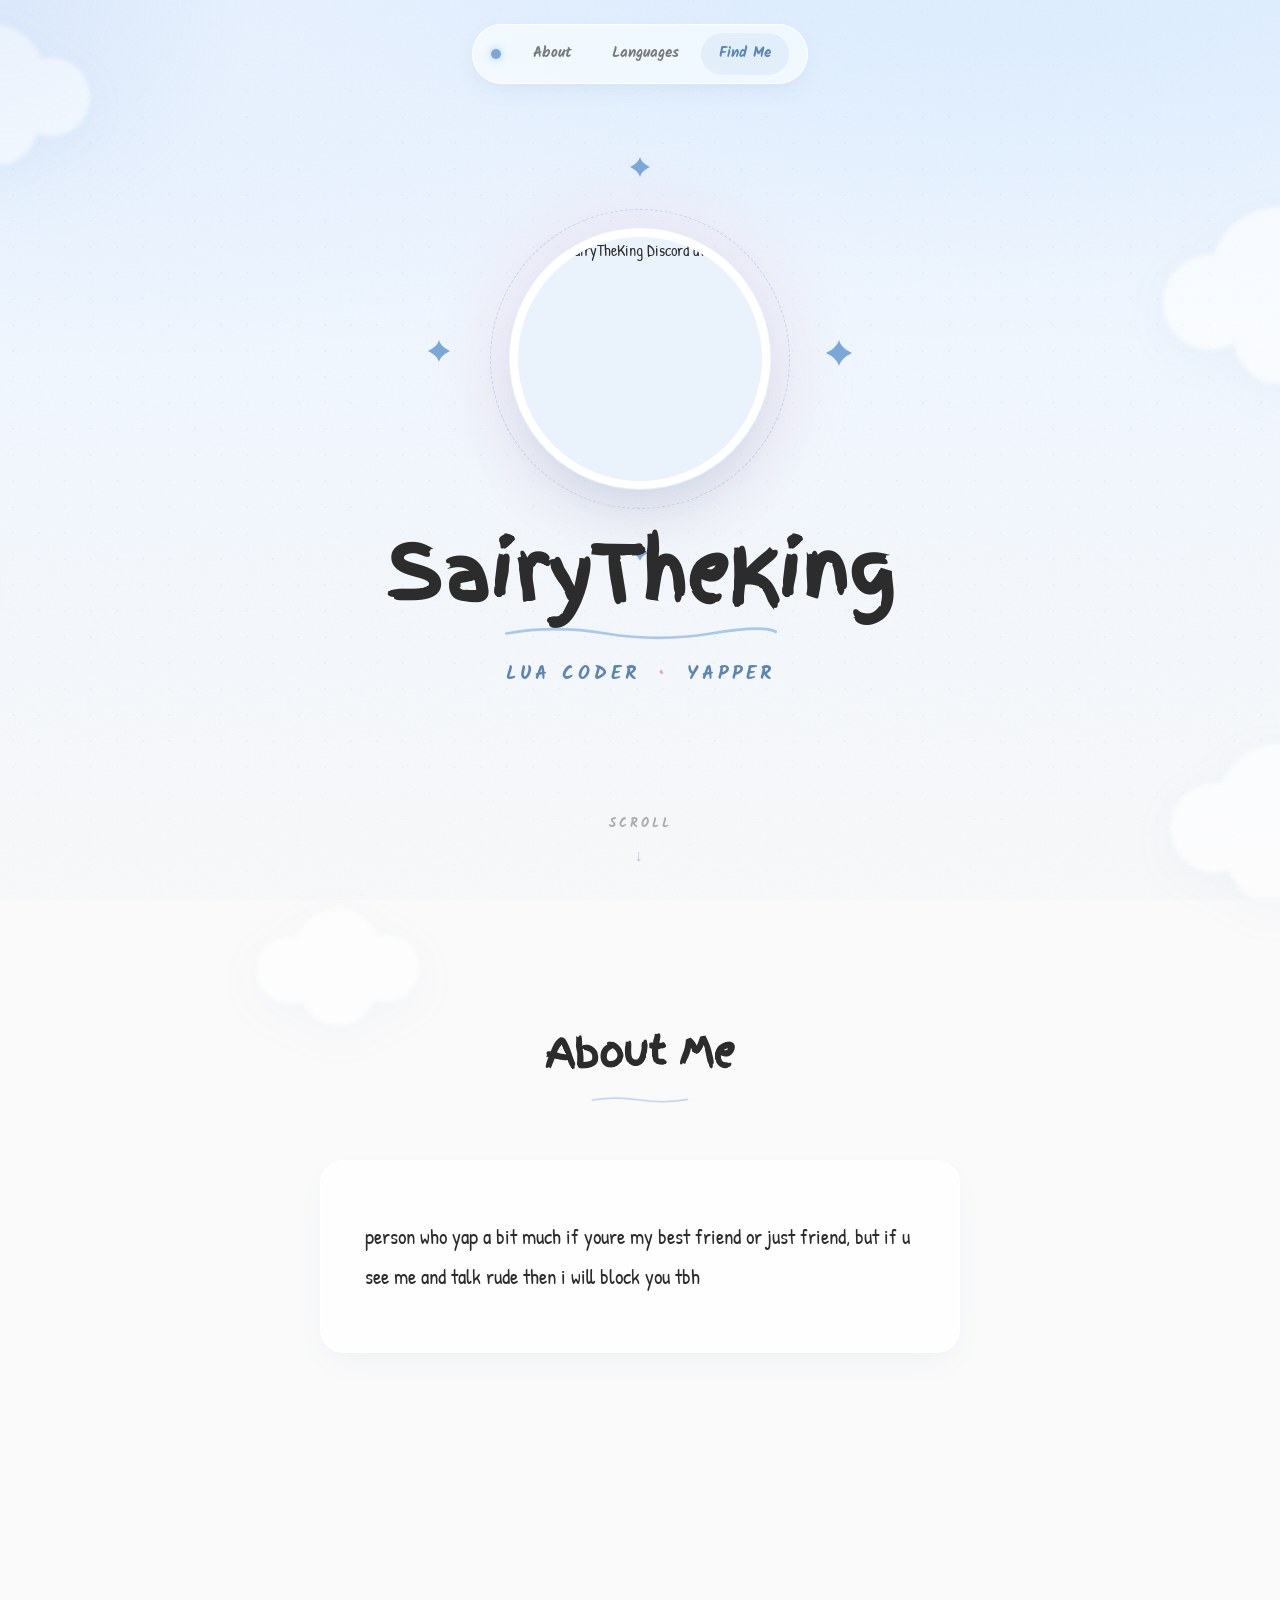
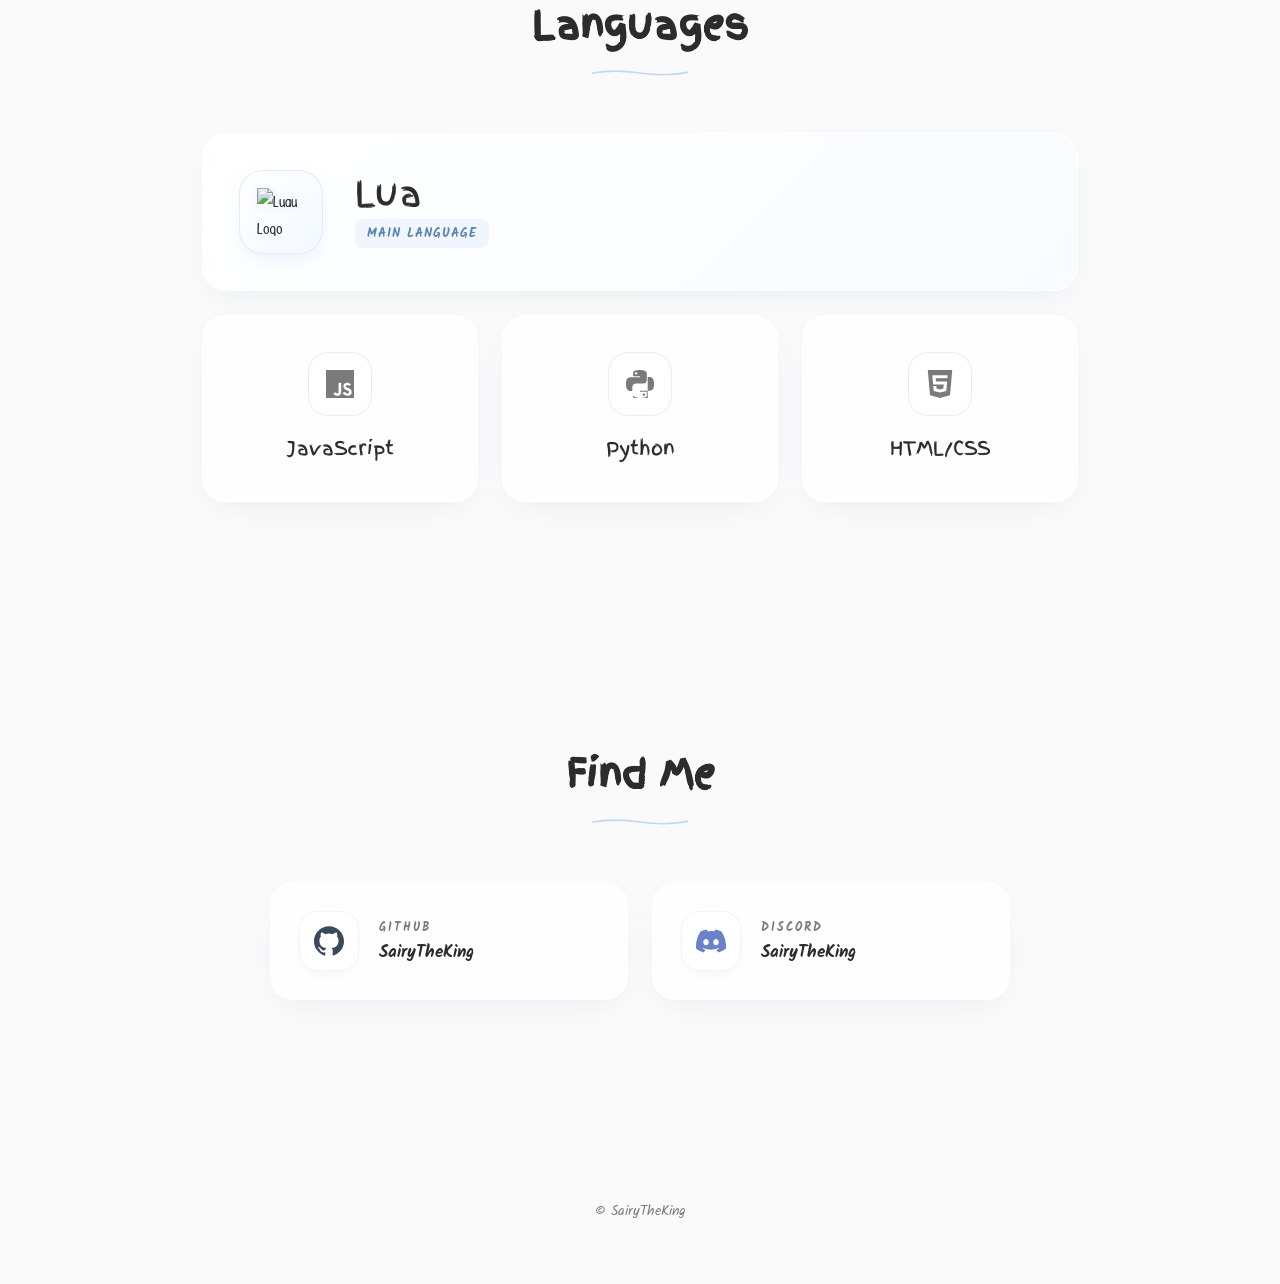
==== commit 1c4c0dfb: "Update index.html" ====
--- a/index.html
+++ b/index.html
@@ -11,7 +11,7 @@
 <style>
   :root{
     --bg:#FAFAFA;
-    --ink:#3a3a3a;
+    --ink:#2c2c2c;
     --ink-soft:#7a7a7a;
     --paper:#ffffff;
     --sky-top:#E6F1FF;
@@ -22,12 +22,14 @@
     --pink:#F8C8D8;
     --pink-deep:#e7a3b8;
     --line:rgba(120,150,180,.18);
-    --shadow-soft:0 20px 40px -20px rgba(120,150,180,.25);
-    --shadow-card:0 40px 80px -30px rgba(90,130,170,.30);
-    --radius:28px;
+    --shadow-sm:0 2px 8px rgba(90, 130, 170, 0.04);
+    --shadow-md:0 12px 32px -12px rgba(90, 130, 170, 0.12);
+    --shadow-lg:0 30px 60px -20px rgba(90, 130, 170, 0.20);
+    --radius:24px;
     --font-display:'Finger Paint', cursive;
     --font-body:'Patrick Hand', cursive;
     --font-accent:'Kalam', cursive;
+    --ease:cubic-bezier(0.16, 1, 0.3, 1);
   }
 
   *{margin:0;padding:0;box-sizing:border-box}
@@ -39,13 +41,27 @@
     overflow-x:hidden;
     position:relative;
     min-height:100vh;
-    line-height:1.65;
+    line-height:1.7;
     -webkit-font-smoothing:antialiased;
+    text-rendering:optimizeLegibility;
   }
   a{color:inherit;text-decoration:none}
   img{display:block;max-width:100%}
 
-  /* BACKGROUND */
+  /* CURSOR GLOW */
+  .cursor-glow {
+    position: fixed;
+    width: 500px; height: 500px;
+    border-radius: 50%;
+    background: radial-gradient(circle, rgba(168,200,236,0.15) 0%, transparent 70%);
+    pointer-events: none;
+    transform: translate(-50%, -50%);
+    z-index: 0;
+    transition: transform 0.15s ease-out;
+    mix-blend-mode: multiply;
+  }
+
+  /* BACKGROUND LAYERS */
   .sky{
     position:fixed;inset:0;z-index:-4;
     background:
@@ -53,81 +69,82 @@
       radial-gradient(900px 500px at 10% 10%, #EAF3FF 0%, transparent 55%),
       linear-gradient(180deg, var(--sky-top) 0%, var(--sky-mid) 38%, var(--bg) 100%);
   }
+  .grid-paper{
+    position:fixed;inset:0;z-index:-3;pointer-events:none;
+    background-image: radial-gradient(rgba(122, 168, 216, 0.12) 1px, transparent 1px);
+    background-size: 26px 26px;
+    mask-image: linear-gradient(180deg, transparent 0%, black 20%, black 80%, transparent 100%);
+    -webkit-mask-image: linear-gradient(180deg, transparent 0%, black 20%, black 80%, transparent 100%);
+    opacity: 0.6;
+  }
   .paper-grain{
-    position:fixed;inset:0;z-index:-3;pointer-events:none;
-    background-image:url("data:image/svg+xml,%3Csvg xmlns='http://www.w3.org/2000/svg' width='180' height='180'%3E%3Cfilter id='n'%3E%3CfeTurbulence type='fractalNoise' baseFrequency='0.9' numOctaves='2' stitchTiles='stitch'/%3E%3CfeColorMatrix values='0 0 0 0 0.45 0 0 0 0 0.55 0 0 0 0 0.68 0 0 0 0.42 0'/%3E%3C/filter%3E%3Crect width='100%25' height='100%25' filter='url(%23n)'/%3E%3C/svg%3E");
-    opacity:.35;mix-blend-mode:multiply;
+    position:fixed;inset:0;z-index:-2;pointer-events:none;
+    background-image:url("data:image/svg+xml,%3Csvg xmlns='http://www.w3.org/2000/svg' width='200' height='200'%3E%3Cfilter id='n'%3E%3CfeTurbulence type='fractalNoise' baseFrequency='0.85' numOctaves='2' stitchTiles='stitch'/%3E%3CfeColorMatrix values='0 0 0 0 0.45 0 0 0 0 0.55 0 0 0 0 0.68 0 0 0 0.35 0'/%3E%3C/filter%3E%3Crect width='100%25' height='100%25' filter='url(%23n)'/%3E%3C/svg%3E");
+    opacity:.25;mix-blend-mode:multiply;
   }
   .clouds-bg{
-    position:fixed;inset:-10% -5%;z-index:-2;pointer-events:none;
+    position:fixed;inset:-10% -5%;z-index:-1;pointer-events:none;
     will-change:transform;
   }
   .cloud{
     position:absolute;
-    opacity:.7;
-    filter:blur(1px) drop-shadow(0 10px 20px rgba(150,180,210,.15));
+    opacity:.6;
+    filter:blur(2px) drop-shadow(0 10px 20px rgba(150,180,210,.12));
   }
   .cloud svg{width:100%;height:100%;display:block}
-  .cloud.c1{top:8%;left:-6%;width:260px;animation:drift 38s linear infinite}
-  .cloud.c2{top:22%;right:-8%;width:320px;animation:drift2 46s linear infinite}
-  .cloud.c3{top:48%;left:-10%;width:200px;animation:drift 52s linear infinite;animation-delay:-12s}
-  .cloud.c4{top:70%;right:-6%;width:280px;animation:drift2 42s linear infinite;animation-delay:-8s}
-  .cloud.c5{top:88%;left:20%;width:220px;animation:drift 60s linear infinite;animation-delay:-20s}
+  .cloud.c1{top:8%;left:-6%;width:280px;animation:drift 40s linear infinite}
+  .cloud.c2{top:25%;right:-8%;width:340px;animation:drift2 50s linear infinite}
+  .cloud.c3{top:55%;left:-10%;width:220px;animation:drift 55s linear infinite;animation-delay:-12s}
+  .cloud.c4{top:75%;right:-6%;width:300px;animation:drift2 45s linear infinite;animation-delay:-8s}
+  .cloud.c5{top:90%;left:20%;width:240px;animation:drift 60s linear infinite;animation-delay:-20s}
 
   @keyframes drift{
     0%{transform:translateX(0) translateY(0)}
-    50%{transform:translateX(40px) translateY(-12px)}
+    50%{transform:translateX(50px) translateY(-15px)}
     100%{transform:translateX(0) translateY(0)}
   }
   @keyframes drift2{
     0%{transform:translateX(0) translateY(0)}
-    50%{transform:translateX(-50px) translateY(10px)}
+    50%{transform:translateX(-60px) translateY(12px)}
     100%{transform:translateX(0) translateY(0)}
   }
 
-  .sparkles{position:fixed;inset:0;z-index:-1;pointer-events:none}
-  .sparkle{
-    position:absolute;
-    opacity:0;animation:twinkle 5s ease-in-out infinite;
-  }
-  .sparkle svg { width: 100%; height: 100%; }
-  @keyframes twinkle{
-    0%,100%{opacity:0;transform:scale(.5) rotate(0deg)}
-    50%{opacity:.6;transform:scale(1) rotate(20deg)}
-  }
-
-  /* NAV */
+  /* NAVIGATION */
   .nav{
-    position:fixed;top:20px;left:50%;transform:translateX(-50%);
+    position:fixed;top:24px;left:50%;transform:translateX(-50%);
     z-index:50;
     display:flex;align-items:center;gap:4px;
-    padding:8px 16px;
-    background:rgba(255,255,255,.65);
-    backdrop-filter:blur(20px) saturate(180%);
-    -webkit-backdrop-filter:blur(20px) saturate(180%);
-    border:1px solid rgba(255,255,255,.8);
+    padding:8px 18px;
+    background:rgba(255,255,255,.6);
+    backdrop-filter:blur(24px) saturate(180%);
+    -webkit-backdrop-filter:blur(24px) saturate(180%);
+    border:1px solid rgba(255,255,255,.9);
     border-radius:999px;
-    box-shadow:0 10px 30px -10px rgba(120,150,180,.2);
+    box-shadow:0 8px 24px -8px rgba(90,130,170,.15);
     font-family:var(--font-accent);
     font-weight:700;
     font-size:.95rem;
-    color:var(--ink);
+    color:var(--ink-soft);
   }
   .nav a{
-    padding:6px 16px;border-radius:999px;
-    transition:all .3s ease;
-    color:var(--ink-soft);
+    padding:8px 18px;border-radius:999px;
+    transition:all .4s var(--ease);
   }
   .nav a:hover{background:rgba(168,200,236,.2);color:var(--blue-ink)}
   .nav .logo-dot {
-    width: 8px; height: 8px; border-radius: 50%; 
-    background: var(--blue-deep); margin-right: 8px;
-    box-shadow: 0 0 8px var(--blue);
+    width: 10px; height: 10px; border-radius: 50%; 
+    background: var(--blue-deep); margin-right: 10px;
+    box-shadow: 0 0 10px var(--blue);
+    animation: pulse-dot 2s infinite;
+  }
+  @keyframes pulse-dot {
+    0%, 100% { transform: scale(1); opacity: 0.8; }
+    50% { transform: scale(1.2); opacity: 1; }
   }
 
   @media (max-width:560px){
-    .nav{gap:0;padding:6px 10px;font-size:.85rem}
-    .nav a{padding:5px 10px}
+    .nav{gap:0;padding:6px 12px;font-size:.85rem}
+    .nav a{padding:6px 12px}
   }
 
   /* HERO */
@@ -135,26 +152,39 @@
     min-height:100vh;
     display:flex;flex-direction:column;align-items:center;justify-content:center;
     text-align:center;
-    padding:120px 22px 80px;
+    padding:140px 22px 120px; /* Pushed down to breathe from nav */
     position:relative;
   }
   .avatar-stage{
     position:relative;
     width:260px;height:260px;
-    margin-bottom:44px;
+    margin-bottom:48px;
     will-change:transform;
-  }
+    animation: dropIn 1.2s var(--ease) forwards;
+  }
+  @keyframes dropIn {
+    0% { opacity: 0; transform: translateY(-40px) scale(0.9); }
+    100% { opacity: 1; transform: translateY(0) scale(1); }
+  }
+
   .avatar-glow{
-    position:absolute;inset:-60px;border-radius:50%;
-    background:radial-gradient(circle, rgba(168,200,236,.5) 0%, rgba(248,200,216,.2) 45%, transparent 70%);
-    filter:blur(10px);
+    position:absolute;inset:-70px;border-radius:50%;
+    background:radial-gradient(circle, rgba(168,200,236,.45) 0%, rgba(248,200,216,.15) 50%, transparent 70%);
+    filter:blur(15px);
     animation:pulse 6s ease-in-out infinite;
     z-index:0;
   }
   @keyframes pulse{
     0%,100%{transform:scale(1);opacity:.8}
-    50%{transform:scale(1.1);opacity:1}
-  }
+    50%{transform:scale(1.08);opacity:1}
+  }
+
+  .ring-dashed{
+    position:absolute;inset:-20px;border-radius:50%;
+    border:1.5px dashed rgba(122,168,216,.4);
+    animation:spin 40s linear infinite;
+  }
+  @keyframes spin{to{transform:rotate(360deg)}}
 
   .avatar-frame{
     position:absolute;inset:0;z-index:2;
@@ -163,41 +193,44 @@
     background:#fff;
     padding:8px;
     box-shadow:
-      0 40px 80px -20px rgba(90,130,170,.35),
+      0 30px 60px -15px rgba(90,130,170,.25),
       0 0 0 1px rgba(255,255,255,.9);
-    animation:floaty 6s ease-in-out infinite;
+    animation:floaty 7s ease-in-out infinite;
   }
   .avatar-frame img{
     width:100%;height:100%;border-radius:50%;object-fit:cover;
     background:#eaf2fb;
   }
   @keyframes floaty{
-    0%,100%{transform:translateY(0) rotate(0deg)}
-    50%{transform:translateY(-12px) rotate(0deg)}
-  }
-
-  .orbit{position:absolute;inset:-50px;z-index:3;pointer-events:none}
-  .orbit .deco{position:absolute;color:var(--blue-deep);animation:floaty2 6s ease-in-out infinite}
+    0%,100%{transform:translateY(0)}
+    50%{transform:translateY(-12px)}
+  }
+
+  .orbit{position:absolute;inset:-60px;z-index:3;pointer-events:none}
+  .orbit .deco{position:absolute;color:var(--blue-deep);animation:floaty2 7s ease-in-out infinite}
   .orbit .deco svg { width: 100%; height: 100%; display: block; }
-  .orbit .d1{top:-10px;left:50%;width:18px;transform:translateX(-50%);animation-delay:0s;animation-name:bob1}
-  .orbit .d2{top:42%;right:-18px;width:24px;animation-delay:-1.5s}
-  .orbit .d3{bottom:-10px;left:50%;width:14px;transform:translateX(-50%);animation-delay:-3s;animation-name:bob1}
-  .orbit .d4{top:42%;left:-18px;width:20px;animation-delay:-4.5s}
-  .orbit .d5{top:10%;right:15%;width:12px;animation-delay:-2s}
-  .orbit .d6{bottom:15%;left:12%;width:16px;animation-delay:-3.5s}
+  .orbit .d1{top:-12px;left:50%;width:20px;transform:translateX(-50%);animation-delay:0s;animation-name:bob1}
+  .orbit .d2{top:45%;right:-22px;width:26px;animation-delay:-1.5s}
+  .orbit .d3{bottom:-12px;left:50%;width:16px;transform:translateX(-50%);animation-delay:-3s;animation-name:bob1}
+  .orbit .d4{top:45%;left:-22px;width:22px;animation-delay:-4.5s}
   
   @keyframes floaty2{
     0%,100%{transform:translateY(0) rotate(0deg)}
-    50%{transform:translateY(-8px) rotate(15deg)}
+    50%{transform:translateY(-10px) rotate(15deg)}
   }
   @keyframes bob1{
     0%,100%{transform:translateX(-50%) translateY(0) rotate(0deg)}
     50%{transform:translateX(-50%) translateY(-8px) rotate(15deg)}
   }
 
+  .hero-text {
+    animation: dropIn 1.2s var(--ease) 0.2s forwards;
+    opacity: 0;
+  }
+
   .name{
     font-family:var(--font-display);
-    font-size:clamp(2.6rem, 8vw, 4.8rem);
+    font-size:clamp(2.6rem, 8vw, 4.6rem);
     color:var(--ink);
     line-height:1;
     letter-spacing:0px;
@@ -205,75 +238,98 @@
     display:inline-block;
   }
   .underline-doodle{
-    display:block;margin:8px auto 0;width:min(320px,70%);
+    display:block;margin:12px auto 0;width:min(280px,60%);
   }
   .subtitle{
-    margin-top:14px;
+    margin-top:16px;
     font-family:var(--font-accent);
     font-weight:700;
-    font-size:clamp(1.1rem,2.6vw,1.35rem);
+    font-size:clamp(1rem,2.6vw,1.2rem);
     color:var(--blue-ink);
-    letter-spacing:1px;
+    letter-spacing:4px;
     text-transform:uppercase;
   }
   .subtitle .dot{color:var(--pink-deep);margin:0 8px}
 
   .scroll-hint{
-    position:absolute;bottom:15px;left:50%;transform:translateX(-50%);
-    font-family:var(--font-accent);font-weight:700;font-size:.85rem;color:var(--ink-soft);
-    display:flex;flex-direction:column;align-items:center;gap:6px;
-    text-transform:uppercase;letter-spacing:2px;
-    animation:bob 2.4s ease-in-out infinite;
-    opacity: 0.7;
-  }
-  .scroll-hint .arrow{font-size:1.2rem;color:var(--blue-deep)}
+    position:absolute;bottom:30px;
+    left:50%;transform:translateX(-50%);
+    font-family:var(--font-accent);font-weight:700;font-size:.8rem;color:var(--ink-soft);
+    display:flex;flex-direction:column;align-items:center;gap:8px;
+    text-transform:uppercase;letter-spacing:3px;
+    animation:bob 2.5s ease-in-out infinite, fadeIn 1s ease 1s forwards;
+    opacity: 0;
+  }
+  .scroll-hint .arrow{font-size:1rem;color:var(--blue-deep)}
   @keyframes bob{0%,100%{transform:translateX(-50%) translateY(0)}50%{transform:translateX(-50%) translateY(8px)}}
+  @keyframes fadeIn { to { opacity: 0.6; } }
 
   /* SECTIONS */
   .section{
-    max-width:960px;margin:0 auto;
-    padding:60px 22px;
+    max-width:920px;margin:0 auto;
+    padding:120px 22px;
     position:relative;
   }
   .section-head{
-    text-align:center;margin-bottom:48px;position:relative;
+    text-align:center;margin-bottom:56px;position:relative;
   }
   .section-title{
     font-family:var(--font-display);
-    font-size:clamp(1.8rem,4.5vw,2.6rem);
+    font-size:clamp(1.8rem,4.5vw,2.4rem);
     color:var(--ink);
     display:inline-block;position:relative;
   }
   .section-head .scribble{
-    display:block;margin:8px auto 0;width:120px;opacity:0.8;
+    display:block;margin:10px auto 0;width:100px;opacity:0.7;
   }
 
   /* CARDS */
   .card{
-    background:rgba(255,255,255,0.85);
-    backdrop-filter:blur(12px);
-    -webkit-backdrop-filter:blur(12px);
+    background:rgba(255,255,255,0.75);
+    backdrop-filter:blur(16px) saturate(180%);
+    -webkit-backdrop-filter:blur(16px) saturate(180%);
     border-radius:var(--radius);
-    box-shadow:var(--shadow-soft);
+    box-shadow:var(--shadow-md);
     border:1px solid rgba(255,255,255,0.9);
     position:relative;
-    transition:transform .5s cubic-bezier(.2,.8,.2,1), box-shadow .5s, background .5s;
+    transition:all .6s var(--ease);
     will-change:transform;
-  }
+    z-index: 1;
+  }
+  
+  /* Animated gradient border on hover */
+  .card::before {
+    content: '';
+    position: absolute;
+    inset: 0;
+    border-radius: var(--radius);
+    padding: 1.5px;
+    background: linear-gradient(135deg, rgba(168,200,236,0.8), rgba(248,200,216,0.6), rgba(255,255,255,0));
+    -webkit-mask: linear-gradient(#fff 0 0) content-box, linear-gradient(#fff 0 0);
+    -webkit-mask-composite: xor;
+    mask-composite: exclude;
+    opacity: 0;
+    transition: opacity 0.6s var(--ease);
+    pointer-events: none;
+  }
+  
   .card:hover{
     transform:translateY(-6px);
-    box-shadow:var(--shadow-card);
+    box-shadow:var(--shadow-lg);
     background:rgba(255,255,255,0.95);
+  }
+  .card:hover::before {
+    opacity: 1;
   }
 
   /* ABOUT */
   .about-card{
-    max-width:680px;margin:0 auto;
-    padding:50px 40px;
+    max-width:640px;margin:0 auto;
+    padding:56px 44px;
   }
   .about-text{
     font-family:var(--font-body);
-    font-size:clamp(1.15rem,2.4vw,1.35rem);
+    font-size:clamp(1.15rem,2.4vw,1.3rem);
     color:var(--ink);
     line-height:1.9;
     position:relative;z-index:2;
@@ -283,65 +339,70 @@
   .lang-grid{
     display:grid;
     grid-template-columns:repeat(3,1fr);
-    gap:20px;
+    gap:24px;
   }
   .lang-card.main{
     grid-column:span 3;
-    padding:36px 32px;
-    display:flex;align-items:center;gap:28px;
-    background:linear-gradient(135deg, rgba(255,255,255,0.9) 0%, rgba(246,251,255,0.9) 100%);
-    overflow:hidden;
+    padding:36px 36px;
+    display:flex;align-items:center;gap:32px;
+    background:linear-gradient(135deg, rgba(255,255,255,0.85) 0%, rgba(246,251,255,0.85) 100%);
   }
   .lang-card.main .lang-icon{
     flex-shrink:0;
-    width:80px;height:80px;border-radius:22px;
+    width:84px;height:84px;border-radius:24px;
     background:linear-gradient(135deg, #fff, #F2F8FF);
     display:flex;align-items:center;justify-content:center;
-    box-shadow:0 10px 20px -8px rgba(168,200,236,.4);
+    box-shadow:0 8px 20px -6px rgba(168,200,236,.3);
     border: 1px solid rgba(168,200,236,0.3);
-  }
-  .lang-card.main .lang-icon svg {
-    width: 40px; height: 40px; fill: var(--blue-ink);
+    transition: all .5s var(--ease);
+  }
+  .lang-card.main:hover .lang-icon{
+    transform: scale(1.05) rotate(-5deg);
+  }
+  .lang-card.main .lang-icon img {
+    width: 48px; height: 48px;
+    filter: drop-shadow(0 2px 4px rgba(0,0,0,0.05));
   }
   .lang-main-info{flex:1}
   .lang-main-info .lang-name{
-    font-family:var(--font-display);font-size:clamp(1.8rem,5vw,2.4rem);color:var(--ink);
+    font-family:var(--font-display);font-size:clamp(1.8rem,5vw,2.2rem);color:var(--ink);
     line-height:1;
   }
   .lang-main-info .lang-tag {
     font-family: var(--font-accent);
     color: var(--blue-ink);
     font-weight: 700;
-    font-size: 0.85rem;
+    font-size: 0.8rem;
     text-transform: uppercase;
     letter-spacing: 1px;
-    margin-top: 6px;
+    margin-top: 8px;
     display: inline-block;
-    padding: 4px 10px;
+    padding: 4px 12px;
     background: rgba(168,200,236,0.15);
     border-radius: 8px;
   }
   
   .lang-card:not(.main){
-    padding:32px 20px;text-align:center;
+    padding:36px 20px;text-align:center;
     display: flex;
     flex-direction: column;
     align-items: center;
-    gap: 14px;
+    gap: 16px;
   }
   .lang-card .lang-icon-sm{
-    width:60px;height:60px;border-radius:18px;
+    width:64px;height:64px;border-radius:20px;
     background:rgba(255,255,255,0.8);
     border:1px solid rgba(168,200,236,0.3);
     display:flex;align-items:center;justify-content:center;
-    transition: transform .3s ease;
+    transition: all .5s var(--ease);
   }
   .lang-card:hover .lang-icon-sm {
-    transform: scale(1.05) rotate(-5deg);
+    transform: scale(1.08) rotate(-5deg);
+    background: #fff;
   }
   .lang-card .lang-icon-sm svg {
-    width: 26px; height: 26px; fill: var(--ink-soft);
-    transition: fill .3s ease;
+    width: 28px; height: 28px; fill: var(--ink-soft);
+    transition: fill .5s var(--ease);
   }
   .lang-card:hover .lang-icon-sm svg {
     fill: var(--blue-ink);
@@ -352,7 +413,8 @@
 
   @media (max-width:720px){
     .lang-grid{grid-template-columns:1fr 1fr}
-    .lang-card.main{grid-column:span 2;flex-direction:column;text-align:center;padding:32px 24px}
+    .lang-card.main{grid-column:span 2;flex-direction:column;text-align:center;padding:36px 24px}
+    .section { padding: 80px 22px; }
   }
   @media (max-width:440px){
     .lang-grid{grid-template-columns:1fr}
@@ -361,26 +423,26 @@
 
   /* FIND ME */
   .find-grid{
-    display:grid;grid-template-columns:1fr 1fr;gap:20px;
-    max-width:760px;margin:0 auto;
+    display:grid;grid-template-columns:1fr 1fr;gap:24px;
+    max-width:740px;margin:0 auto;
   }
   .find-card{
-    display:flex;align-items:center;gap:18px;
-    padding:28px 26px;
+    display:flex;align-items:center;gap:20px;
+    padding:28px 28px;
     overflow:hidden;
   }
   .find-card .icon-wrap{
-    width:56px;height:56px;border-radius:16px;flex-shrink:0;
+    width:60px;height:60px;border-radius:18px;flex-shrink:0;
     display:flex;align-items:center;justify-content:center;
     background: #fff;
     border: 1px solid rgba(120,150,180,0.1);
-    box-shadow:0 8px 16px -6px rgba(0,0,0,.08);
-    transition: transform .3s ease;
+    box-shadow:0 6px 14px -6px rgba(0,0,0,.05);
+    transition: all .5s var(--ease);
   }
   .find-card:hover .icon-wrap {
-    transform: scale(1.05);
-  }
-  .find-card .icon-wrap svg{width:28px;height:28px}
+    transform: scale(1.05) rotate(-5deg);
+  }
+  .find-card .icon-wrap svg{width:30px;height:30px}
   .find-card.github .icon-wrap svg{fill:#3a4a5a}
   .find-card.discord .icon-wrap svg{fill:#6B82C8}
   
@@ -400,34 +462,37 @@
 
   /* FOOTER */
   footer{
-    text-align:center;padding:60px 22px 80px;
+    text-align:center;padding:80px 22px 60px;
     font-family:var(--font-accent);color:var(--ink-soft);
     font-size: 0.9rem;
   }
 
-  /* REVEAL */
-  .reveal{opacity:0;transform:translateY(28px);transition:opacity .9s cubic-bezier(.2,.8,.2,1), transform .9s cubic-bezier(.2,.8,.2,1)}
-  .reveal.visible{opacity:1;transform:translateY(0)}
+  /* REVEAL ANIMATION */
+  .reveal{opacity:0;transform:translateY(40px) scale(0.98);transition:opacity 1.2s var(--ease), transform 1.2s var(--ease)}
+  .reveal.visible{opacity:1;transform:translateY(0) scale(1)}
 
   @media (prefers-reduced-motion:reduce){
     *{animation:none!important;transition:none!important}
     .reveal{opacity:1;transform:none}
+    .avatar-stage, .hero-text, .scroll-hint { opacity: 1; }
   }
 </style>
 </head>
 <body>
 
-<!-- BACKGROUND -->
+<div class="cursor-glow" id="cursorGlow"></div>
+
+<!-- BACKGROUND LAYERS -->
 <div class="sky" aria-hidden="true"></div>
+<div class="grid-paper" aria-hidden="true"></div>
 <div class="paper-grain" aria-hidden="true"></div>
-<div class="clouds-bg" id="cloudsBg" aria-hidden="true" data-depth="0.5">
+<div class="clouds-bg" id="cloudsBg" aria-hidden="true" data-depth="0.4">
   <div class="cloud c1"><svg viewBox="0 0 200 120"><g fill="#ffffff"><circle cx="60" cy="74" r="30"/><circle cx="100" cy="58" r="38"/><circle cx="142" cy="72" r="28"/><circle cx="100" cy="88" r="34"/></g></svg></div>
   <div class="cloud c2"><svg viewBox="0 0 200 120"><g fill="#ffffff"><circle cx="55" cy="72" r="28"/><circle cx="95" cy="56" r="40"/><circle cx="140" cy="70" r="30"/><circle cx="100" cy="90" r="32"/></g></svg></div>
   <div class="cloud c3"><svg viewBox="0 0 200 120"><g fill="#ffffff"><circle cx="62" cy="74" r="26"/><circle cx="100" cy="60" r="34"/><circle cx="138" cy="74" r="26"/><circle cx="100" cy="88" r="30"/></g></svg></div>
   <div class="cloud c4"><svg viewBox="0 0 200 120"><g fill="#ffffff"><circle cx="58" cy="72" r="30"/><circle cx="100" cy="56" r="40"/><circle cx="144" cy="72" r="28"/><circle cx="100" cy="90" r="34"/></g></svg></div>
   <div class="cloud c5"><svg viewBox="0 0 200 120"><g fill="#ffffff"><circle cx="60" cy="74" r="28"/><circle cx="100" cy="58" r="36"/><circle cx="140" cy="72" r="28"/><circle cx="100" cy="88" r="32"/></g></svg></div>
 </div>
-<div class="sparkles" id="sparkles" aria-hidden="true"></div>
 
 <!-- NAV -->
 <nav class="nav" aria-label="Primary">
@@ -441,22 +506,25 @@
 <header class="hero" id="top">
   <div class="avatar-stage" id="avatarStage" data-depth="1.2">
     <div class="avatar-glow"></div>
+    <div class="ring-dashed"></div>
     <div class="avatar-frame">
       <img src="https://cdn.discordapp.com/avatars/1464524359526780938/a8a7210cdd31492e8fcf7c17d671b30e.webp?size=1024" alt="SairyTheKing Discord avatar" width="260" height="260">
     </div>
     <div class="orbit" aria-hidden="true">
-      <span class="deco d1"><svg viewBox="0 0 24 24" fill="currentColor"><path d="M12 2L14.398 8.26L21 9.27L16.5 13.97L17.7 20.5L12 17.27L6.3 20.5L7.5 13.97L3 9.27L9.602 8.26z"/></svg></span>
-      <span class="deco d2"><svg viewBox="0 0 24 24" fill="currentColor"><path d="M12 2L14.398 8.26L21 9.27L16.5 13.97L17.7 20.5L12 17.27L6.3 20.5L7.5 13.97L3 9.27L9.602 8.26z"/></svg></span>
-      <span class="deco d3"><svg viewBox="0 0 24 24" fill="currentColor"><path d="M12 2L14.398 8.26L21 9.27L16.5 13.97L17.7 20.5L12 17.27L6.3 20.5L7.5 13.97L3 9.27L9.602 8.26z"/></svg></span>
-      <span class="deco d4"><svg viewBox="0 0 24 24" fill="currentColor"><path d="M12 2L14.398 8.26L21 9.27L16.5 13.97L17.7 20.5L12 17.27L6.3 20.5L7.5 13.97L3 9.27L9.602 8.26z"/></svg></span>
+      <span class="deco d1"><svg viewBox="0 0 24 24" fill="currentColor"><path d="M12 0c1.5 5 5 8.5 12 12c-7 3.5-10.5 7-12 12c-1.5-5-5-8.5-12-12c7-3.5 10.5-7 12-12z"/></svg></span>
+      <span class="deco d2"><svg viewBox="0 0 24 24" fill="currentColor"><path d="M12 0c1.5 5 5 8.5 12 12c-7 3.5-10.5 7-12 12c-1.5-5-5-8.5-12-12c7-3.5 10.5-7 12-12z"/></svg></span>
+      <span class="deco d3"><svg viewBox="0 0 24 24" fill="currentColor"><path d="M12 0c1.5 5 5 8.5 12 12c-7 3.5-10.5 7-12 12c-1.5-5-5-8.5-12-12c7-3.5 10.5-7 12-12z"/></svg></span>
+      <span class="deco d4"><svg viewBox="0 0 24 24" fill="currentColor"><path d="M12 0c1.5 5 5 8.5 12 12c-7 3.5-10.5 7-12 12c-1.5-5-5-8.5-12-12c7-3.5 10.5-7 12-12z"/></svg></span>
     </div>
   </div>
 
-  <h1 class="name">SairyTheKing</h1>
-  <svg class="underline-doodle" viewBox="0 0 320 22" aria-hidden="true">
-    <path d="M6,12 Q60,2 120,12 T240,12 T314,10" fill="none" stroke="#A8C8EC" stroke-width="3" stroke-linecap="round"/>
-  </svg>
-  <p class="subtitle">Lua Coder <span class="dot">•</span> Yapper</p>
+  <div class="hero-text">
+    <h1 class="name">SairyTheKing</h1>
+    <svg class="underline-doodle" viewBox="0 0 320 22" aria-hidden="true">
+      <path d="M6,12 Q60,2 120,12 T240,12 T314,10" fill="none" stroke="#A8C8EC" stroke-width="3" stroke-linecap="round"/>
+    </svg>
+    <p class="subtitle">Lua Coder <span class="dot">•</span> Yapper</p>
+  </div>
 
   <div class="scroll-hint" aria-hidden="true">
     <span>Scroll</span>
@@ -486,7 +554,7 @@
   <div class="lang-grid">
     <div class="card lang-card main reveal">
       <div class="lang-icon" aria-hidden="true">
-        <svg viewBox="0 0 24 24"><path d="M12 0C5.373 0 0 5.373 0 12s5.373 12 12 12 12-5.373 12-12S18.627 0 12 0zM2.5 12c0-5.247 4.253-9.5 9.5-9.5 5.247 0 9.5 4.253 9.5 9.5 0 5.247-4.253 9.5-9.5 9.5-5.247 0-9.5-4.253-9.5-9.5zm9.5 2.5a2.5 2.5 0 100-5 2.5 2.5 0 000 5zm8.5-9a2 2 0 100-4 2 2 0 000 4z"/></svg>
+        <img src="https://luau.org/_astro/luau-logo.DU3ngeWd.svg" alt="Luau Logo">
       </div>
       <div class="lang-main-info">
         <div class="lang-name">Lua</div>
@@ -503,7 +571,7 @@
 
     <div class="card lang-card reveal">
       <div class="lang-icon-sm" aria-hidden="true">
-        <svg viewBox="0 0 24 24"><path d="M14.25.18l.9.2.73.26.59.3.45.32.34.34.25.34.16.33.1.3.04.26.02.2-.01.13V8.5l-.05.63-.13.55-.21.46-.26.38-.3.31-.33.25-.35.19-.35.14-.33.1-.3.07-.26.04-.21.02H8.77l-.69.05-.59.14-.5.22-.41.27-.33.32-.27.35-.2.36-.15.37-.1.35-.07.32-.04.27-.02.21v3.06H3.17l-.21-.03-.28-.07-.32-.12-.35-.18-.36-.26-.36-.36-.35-.46-.32-.59-.28-.73-.21-.88-.14-1.05-.05-1.23.06-1.22.16-1.04.24-.87.32-.71.36-.57.4-.44.42-.33.42-.24.4-.16.36-.1.32-.05.24-.01h.16l.06.01h8.16v-.83H6.18l-.01-2.75-.02-.37.05-.34.11-.31.17-.28.25-.26.31-.23.38-.2.44-.18.51-.15.58-.12.64-.1.71-.06.77-.04.84-.02 1.27.05zm-6.3 1.98l-.23.33-.08.41.08.41.23.34.33.22.41.09.41-.09.33-.22.23-.34.08-.41-.08-.41-.23-.33-.33-.22-.41-.09-.41.09zm13.09 3.95l.28.06.32.12.35.18.36.27.36.35.35.47.32.59.28.73.21.88.14 1.04.05 1.23-.06 1.23-.16 1.04-.24.86-.32.71-.36.57-.4.45-.42.33-.42.24-.4.16-.36.09-.32.05-.24.02-.16-.01h-8.22v.82h5.84l.01 2.76.02.36-.05.34-.11.31-.17.29-.25.25-.31.24-.38.2-.44.17-.51.15-.58.13-.64.09-.71.07-.77.04-.84.01-1.27-.04-1.07-.14-.9-.2-.73-.25-.59-.3-.45-.33-.34-.34-.25-.34-.16-.33-.1-.3-.04-.25-.02-.2.01-.13v-5.34l.05-.64.13-.54.21-.46.26-.38.3-.32.33-.24.35-.2.35-.14.33-.1.3-.06.26-.04.21-.02.13-.01h5.84l.69-.05.59-.14.5-.21.41-.28.33-.32.27-.35.2-.36.15-.36.1-.35.07-.32.04-.28.02-.21V6.07h2.09l.14.01zm-6.47 14.25l-.23.33-.08.41.08.41.23.33.33.23.41.08.41-.08.33-.23.23-.33.08-.41-.08-.41-.23-.33-.33-.23-.41-.08-.41.08z"/></svg>
+        <svg viewBox="0 0 24 24"><path d="M14.25.18l.9.2.73.26.59.3.45.32.34.34.25.34.16.33.1.3.04.26.02.2-.01.13V8.5l-.05.63-.13.55-.21.46-.26.38-.3.31-.33.25-.35.19-.35.14-.33.1-.3.07-.26.04-.21.02H8.77l-.69.05-.59.14-.5.22-.41.27-.33.32-.27.35-.2.36-.15.37-.1.35-.07.32-.04.27-.02.21v3.06H3.17l-.21-.03-.28-.07-.32-.12-.35-.18-.36-.26-.36-.36-.35-.46-.32-.59-.28-.73-.21-.88-.14-1.05-.05-1.23.06-1.22.16-1.04.24-.87.32-.71.36-.57.4-.44.42-.33.42-.24.4-.16.36-.1.32-.05.24-.01h.16l.06.01h8.16v-.83H6.18l-.01-2.75-.02-.37.05-.34.11-.31.17-.28.25-.26.31-.23.38-.2.44-.18.51-.15.58-.12.64-.1.71-.06.77-.04.84-.02 1.27.05zm-6.3 1.98l-.23.33-.08.41.08.41.23.34.33.22.41.09.41-.09.33-.22.23-.34.08-.41-.08-.41-.23-.33-.33-.22-.41-.09-.41.09zm13.09 3.95l.28.06.32.12.35.18.36.27.36.35.35.47.32.59.28.73.21.88.14 1.04.05 1.23-.06 1.23-.16 1.04-.24.86-.32.71-.36.57-.4.45-.42.33-.42.24-.4.16-.36.09-.32.05-.24.02-.16-.01h-8.22v.82h5.84l.01 2.76.02.36-.05.34-.11.31-.17.29-.25.25-.31.24-.38.2-.44.17-.51.15-.58.13-.64.09-.71.07-.77.04-.84.01-1.27-.04-1.07-.14-.9-.2-.73-.25-.59-.3-.45-.33-.34-.34-.25-.34-.16-.33-.10.30-.04.25-.02.20.01.13v5.34l.05.64.13.54.21.46.26.38.3.32.33.24.35.2.35.14.33.1.3.06.26.04.21.02.13.01h5.84l.69-.05.59-.14.5-.21.41-.28.33-.32.27-.35.2-.36.15-.36.1-.35.07-.32.04-.28.02-.21V6.07h2.09l.14.01zm-6.47 14.25l-.23.33-.08.41.08.41.23.33.33.23.41.08.41-.08.33-.23.23-.33.08-.41-.08-.41-.23-.33-.33-.23-.41-.08-.41.08z"/></svg>
       </div>
       <div class="lang-name-sm">Python</div>
     </div>
@@ -553,24 +621,12 @@
 </footer>
 
 <script>
-  /* sparkles */
-  (function(){
-    const wrap = document.getElementById('sparkles');
-    const count = 12;
-    for(let i=0;i<count;i++){
-      const s = document.createElement('span');
-      s.className = 'sparkle';
-      s.innerHTML = '<svg viewBox="0 0 24 24" fill="#A8C8EC"><path d="M12 2L14.398 8.26L21 9.27L16.5 13.97L17.7 20.5L12 17.27L6.3 20.5L7.5 13.97L3 9.27L9.602 8.26z"/></svg>';
-      const size = 10 + Math.random() * 14;
-      s.style.left = Math.random()*100 + '%';
-      s.style.top = Math.random()*100 + '%';
-      s.style.width = size + 'px';
-      s.style.height = size + 'px';
-      s.style.animationDelay = (Math.random()*5) + 's';
-      s.style.animationDuration = (4 + Math.random()*4) + 's';
-      wrap.appendChild(s);
-    }
-  })();
+  /* CURSOR GLOW */
+  const cursorGlow = document.getElementById('cursorGlow');
+  window.addEventListener('mousemove', (e) => {
+    cursorGlow.style.left = e.clientX + 'px';
+    cursorGlow.style.top = e.clientY + 'px';
+  });
 
   /* reveal on scroll */
   (function(){
@@ -581,7 +637,7 @@
           const siblings = e.target.parentElement.querySelectorAll('.reveal');
           let idx = 0;
           siblings.forEach((s,k)=>{ if(s===e.target) idx=k; });
-          e.target.style.transitionDelay = (idx*90) + 'ms';
+          e.target.style.transitionDelay = (idx*100) + 'ms';
           e.target.classList.add('visible');
           io.unobserve(e.target);
         }
@@ -600,11 +656,11 @@
       ty = (e.clientY / window.innerHeight - 0.5);
     });
     function loop(){
-      cx += (tx - cx) * 0.06;
-      cy += (ty - cy) * 0.06;
+      cx += (tx - cx) * 0.05;
+      cy += (ty - cy) * 0.05;
       layers.forEach(el=>{
         const d = parseFloat(el.dataset.depth) || 1;
-        el.style.transform = `translate(${cx*d*20}px, ${cy*d*20}px)`;
+        el.style.transform = `translate(${cx*d*25}px, ${cy*d*25}px)`;
       });
       requestAnimationFrame(loop);
     }
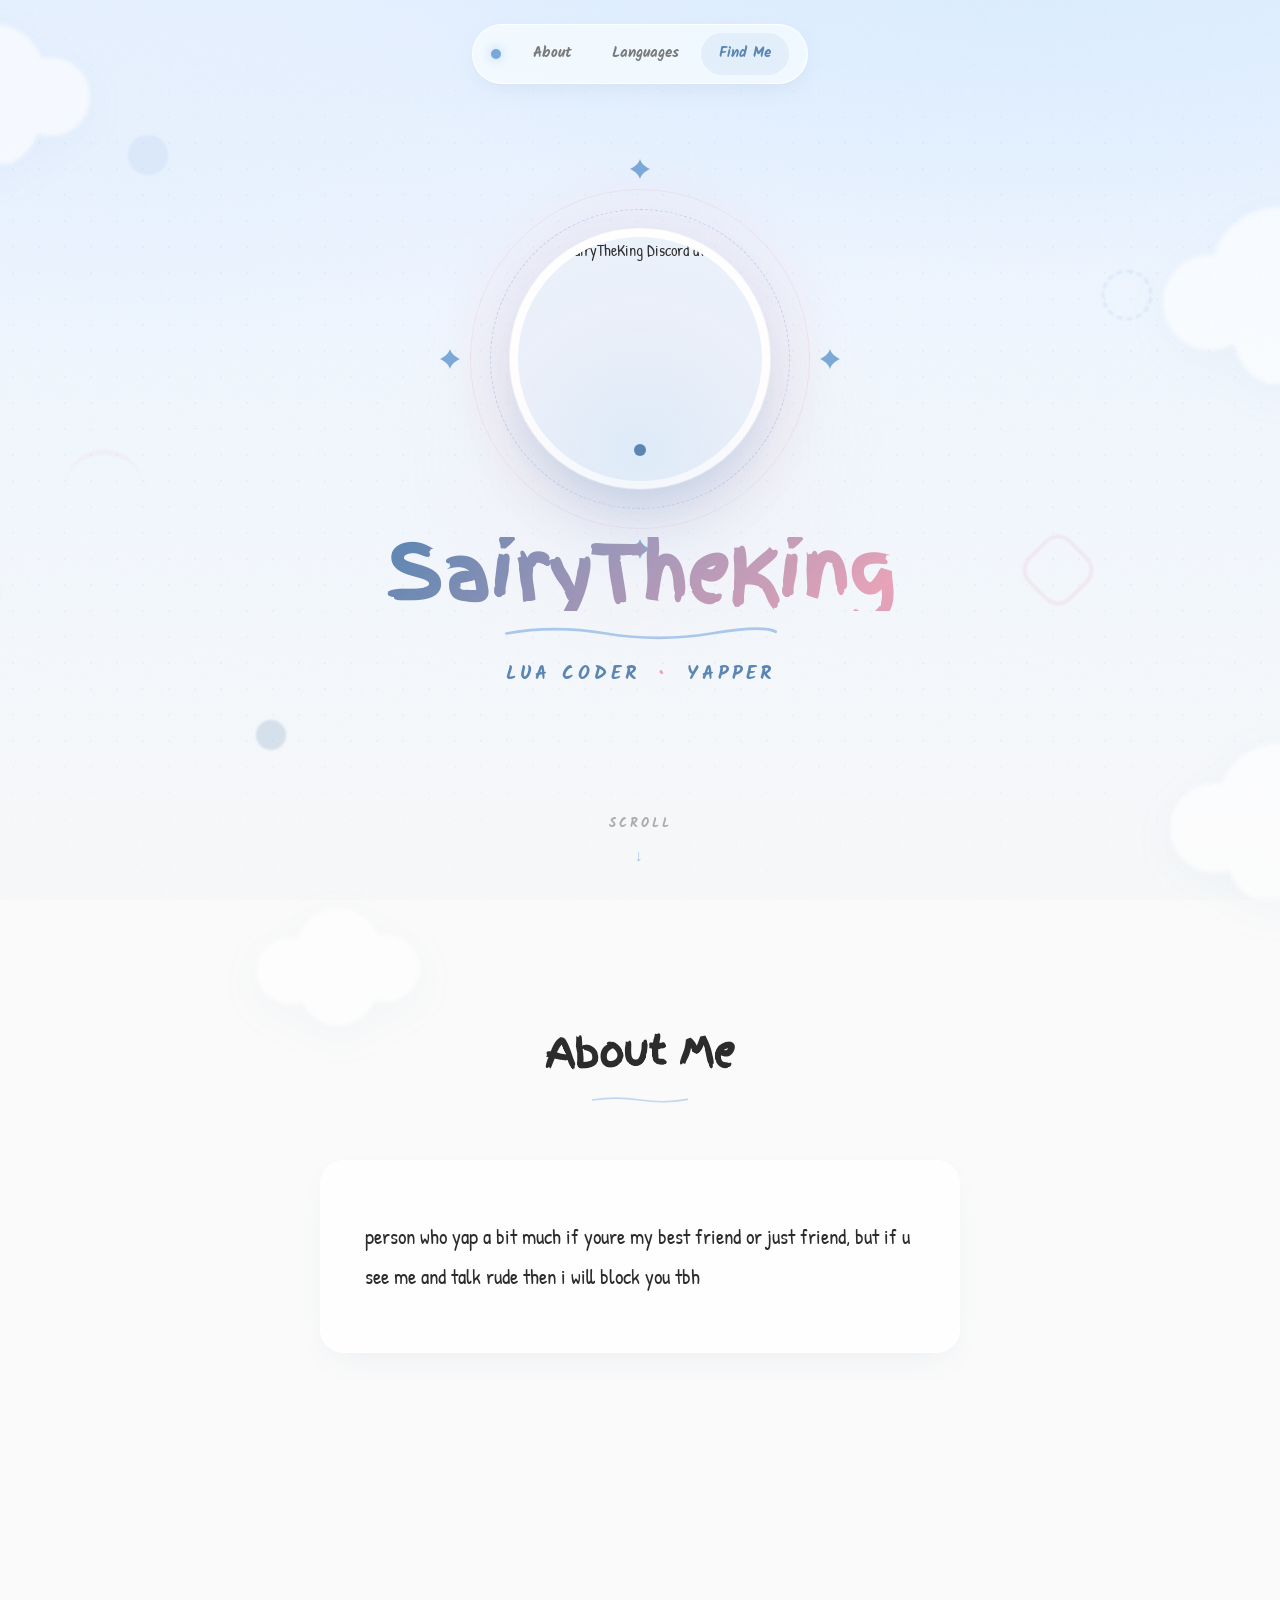
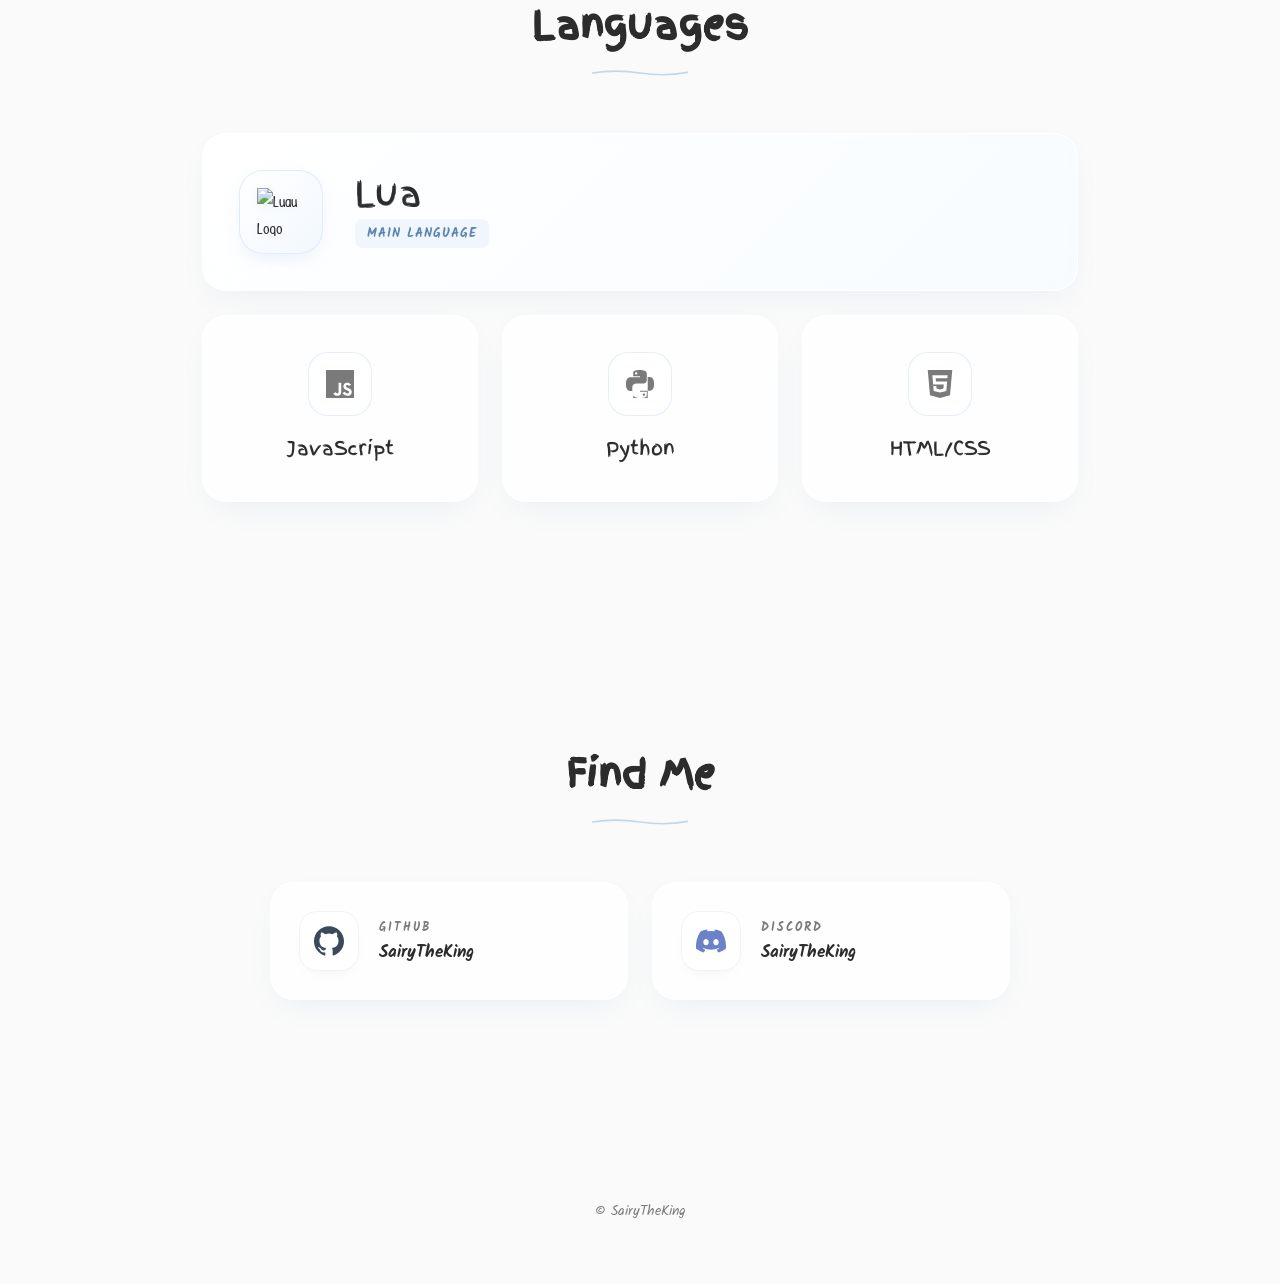
==== commit d5d9d3cb: "Update index.html" ====
--- a/index.html
+++ b/index.html
@@ -3,7 +3,7 @@
 <head>
 <meta charset="UTF-8">
 <meta name="viewport" content="width=device-width, initial-scale=1.0">
-<title>SairyTheKing ✦ Lua Coder • Yapper</title>
+<title>Sairy Love Yuri!!</title>
 <meta name="description" content="SairyTheKing — Lua Coder • Yapper.">
 <link rel="preconnect" href="https://fonts.googleapis.com">
 <link rel="preconnect" href="https://fonts.gstatic.com" crossorigin>
@@ -24,12 +24,12 @@
     --line:rgba(120,150,180,.18);
     --shadow-sm:0 2px 8px rgba(90, 130, 170, 0.04);
     --shadow-md:0 12px 32px -12px rgba(90, 130, 170, 0.12);
-    --shadow-lg:0 30px 60px -20px rgba(90, 130, 170, 0.20);
+    --shadow-lg:0 30px 60px -20px rgba(90, 130, 170, 0.25);
     --radius:24px;
     --font-display:'Finger Paint', cursive;
     --font-body:'Patrick Hand', cursive;
     --font-accent:'Kalam', cursive;
-    --ease:cubic-bezier(0.16, 1, 0.3, 1);
+    --ease:cubic-bezier(0.2, 0.8, 0.2, 1);
   }
 
   *{margin:0;padding:0;box-sizing:border-box}
@@ -44,24 +44,64 @@
     line-height:1.7;
     -webkit-font-smoothing:antialiased;
     text-rendering:optimizeLegibility;
-  }
-  a{color:inherit;text-decoration:none}
+    cursor: none;
+  }
+  a{color:inherit;text-decoration:none; cursor: none;}
+  button, input {cursor: none;}
   img{display:block;max-width:100%}
 
-  /* CURSOR GLOW */
+  .scroll-progress {
+    position: fixed;
+    top: 0; left: 0;
+    height: 4px; width: 0%;
+    background: linear-gradient(90deg, var(--blue-deep), var(--pink-deep));
+    z-index: 100;
+    box-shadow: 0 0 12px var(--blue);
+    transition: width 0.1s ease-out;
+  }
+
   .cursor-glow {
     position: fixed;
+    top: 0; left: 0;
     width: 500px; height: 500px;
     border-radius: 50%;
-    background: radial-gradient(circle, rgba(168,200,236,0.15) 0%, transparent 70%);
+    background: radial-gradient(circle, rgba(168,200,236,0.18) 0%, rgba(248,200,216,0.05) 40%, transparent 70%);
     pointer-events: none;
+    z-index: 9998;
+    opacity: 1;
+    transition: opacity 0.3s ease;
+    will-change: transform;
+    transform: translate3d(0, 0, 0);
+  }
+  
+  .cursor-dot {
+    position: fixed;
+    top: 0; left: 0;
+    pointer-events: none;
+    z-index: 9999;
+    opacity: 1;
+    transition: opacity 0.3s ease;
+    will-change: transform;
+    transform: translate3d(0, 0, 0);
+  }
+  
+  .cursor-dot-inner {
+    position: absolute;
+    top: 0; left: 0;
+    width: 12px; height: 12px;
+    background: var(--blue-ink);
+    border-radius: 50%;
     transform: translate(-50%, -50%);
-    z-index: 0;
-    transition: transform 0.15s ease-out;
-    mix-blend-mode: multiply;
-  }
-
-  /* BACKGROUND LAYERS */
+    transition: width 0.3s var(--ease), height 0.3s var(--ease), background 0.3s var(--ease), border 0.3s var(--ease);
+  }
+  
+  .cursor-dot.hovering .cursor-dot-inner {
+    width: 60px; height: 60px;
+    background: rgba(255, 255, 255, 0.4);
+    border: 2px solid var(--blue-deep);
+    backdrop-filter: blur(4px);
+  }
+
   .sky{
     position:fixed;inset:0;z-index:-4;
     background:
@@ -77,8 +117,24 @@
     -webkit-mask-image: linear-gradient(180deg, transparent 0%, black 20%, black 80%, transparent 100%);
     opacity: 0.6;
   }
+  
+  .ambient-shapes {
+    position: fixed; inset: 0; z-index: -2; pointer-events: none; overflow: hidden;
+  }
+  .shape {
+    position: absolute;
+    opacity: 0.2;
+    filter: blur(1px);
+    will-change: transform;
+  }
+  .s1 { top: 15%; left: 10%; width: 40px; height: 40px; background: var(--blue); border-radius: 50%; animation: floaty 8s ease-in-out infinite; }
+  .s2 { top: 60%; right: 15%; width: 60px; height: 60px; border: 3px solid var(--pink-deep); border-radius: 30%; animation: floaty 12s ease-in-out infinite -2s; transform: rotate(45deg); }
+  .s3 { top: 80%; left: 20%; width: 30px; height: 30px; background: var(--blue-ink); border-radius: 50%; animation: floaty 9s ease-in-out infinite -4s; }
+  .s4 { top: 30%; right: 10%; width: 50px; height: 50px; border: 2px dashed var(--blue-deep); border-radius: 50%; animation: spin 20s linear infinite; }
+  .s5 { top: 50%; left: 5%; width: 80px; height: 80px; border-top: 4px solid var(--pink); border-radius: 50%; animation: spin 15s linear infinite reverse; }
+
   .paper-grain{
-    position:fixed;inset:0;z-index:-2;pointer-events:none;
+    position:fixed;inset:0;z-index:-1;pointer-events:none;
     background-image:url("data:image/svg+xml,%3Csvg xmlns='http://www.w3.org/2000/svg' width='200' height='200'%3E%3Cfilter id='n'%3E%3CfeTurbulence type='fractalNoise' baseFrequency='0.85' numOctaves='2' stitchTiles='stitch'/%3E%3CfeColorMatrix values='0 0 0 0 0.45 0 0 0 0 0.55 0 0 0 0 0.68 0 0 0 0.35 0'/%3E%3C/filter%3E%3Crect width='100%25' height='100%25' filter='url(%23n)'/%3E%3C/svg%3E");
     opacity:.25;mix-blend-mode:multiply;
   }
@@ -109,7 +165,6 @@
     100%{transform:translateX(0) translateY(0)}
   }
 
-  /* NAVIGATION */
   .nav{
     position:fixed;top:24px;left:50%;transform:translateX(-50%);
     z-index:50;
@@ -129,17 +184,18 @@
   .nav a{
     padding:8px 18px;border-radius:999px;
     transition:all .4s var(--ease);
+    display: inline-block;
   }
   .nav a:hover{background:rgba(168,200,236,.2);color:var(--blue-ink)}
   .nav .logo-dot {
     width: 10px; height: 10px; border-radius: 50%; 
     background: var(--blue-deep); margin-right: 10px;
-    box-shadow: 0 0 10px var(--blue);
+    box-shadow: 0 0 12px var(--blue);
     animation: pulse-dot 2s infinite;
   }
   @keyframes pulse-dot {
     0%, 100% { transform: scale(1); opacity: 0.8; }
-    50% { transform: scale(1.2); opacity: 1; }
+    50% { transform: scale(1.3); opacity: 1; }
   }
 
   @media (max-width:560px){
@@ -147,12 +203,11 @@
     .nav a{padding:6px 12px}
   }
 
-  /* HERO */
   .hero{
     min-height:100vh;
     display:flex;flex-direction:column;align-items:center;justify-content:center;
     text-align:center;
-    padding:140px 22px 120px; /* Pushed down to breathe from nav */
+    padding:140px 22px 120px; 
     position:relative;
   }
   .avatar-stage{
@@ -176,13 +231,18 @@
   }
   @keyframes pulse{
     0%,100%{transform:scale(1);opacity:.8}
-    50%{transform:scale(1.08);opacity:1}
+    50%{transform:scale(1.1);opacity:1}
   }
 
   .ring-dashed{
     position:absolute;inset:-20px;border-radius:50%;
     border:1.5px dashed rgba(122,168,216,.4);
     animation:spin 40s linear infinite;
+  }
+  .ring-dashed-2{
+    position:absolute;inset:-40px;border-radius:50%;
+    border:1px solid rgba(232, 163, 184, 0.2);
+    animation:spin 60s linear infinite reverse;
   }
   @keyframes spin{to{transform:rotate(360deg)}}
 
@@ -193,7 +253,7 @@
     background:#fff;
     padding:8px;
     box-shadow:
-      0 30px 60px -15px rgba(90,130,170,.25),
+      0 30px 60px -15px rgba(90,130,170,.3),
       0 0 0 1px rgba(255,255,255,.9);
     animation:floaty 7s ease-in-out infinite;
   }
@@ -206,22 +266,25 @@
     50%{transform:translateY(-12px)}
   }
 
-  .orbit{position:absolute;inset:-60px;z-index:3;pointer-events:none}
-  .orbit .deco{position:absolute;color:var(--blue-deep);animation:floaty2 7s ease-in-out infinite}
-  .orbit .deco svg { width: 100%; height: 100%; display: block; }
-  .orbit .d1{top:-12px;left:50%;width:20px;transform:translateX(-50%);animation-delay:0s;animation-name:bob1}
-  .orbit .d2{top:45%;right:-22px;width:26px;animation-delay:-1.5s}
-  .orbit .d3{bottom:-12px;left:50%;width:16px;transform:translateX(-50%);animation-delay:-3s;animation-name:bob1}
-  .orbit .d4{top:45%;left:-22px;width:22px;animation-delay:-4.5s}
-  
-  @keyframes floaty2{
-    0%,100%{transform:translateY(0) rotate(0deg)}
-    50%{transform:translateY(-10px) rotate(15deg)}
-  }
-  @keyframes bob1{
-    0%,100%{transform:translateX(-50%) translateY(0) rotate(0deg)}
-    50%{transform:translateX(-50%) translateY(-8px) rotate(15deg)}
-  }
+  .orbit {
+    position: absolute; 
+    inset: -60px; 
+    z-index: 3; 
+    pointer-events: none;
+    animation: spin 15s linear infinite;
+  }
+  .orbit .deco {
+    position: absolute; 
+    color: var(--blue-deep); 
+    width: 20px; height: 20px;
+    animation: counter-spin 15s linear infinite;
+  }
+  @keyframes counter-spin { to { transform: rotate(-360deg); } }
+  
+  .orbit .d1{top:-10px;left:50%;transform:translateX(-50%)}
+  .orbit .d2{top:50%;right:-10px;transform:translateY(-50%)}
+  .orbit .d3{bottom:-10px;left:50%;transform:translateX(-50%)}
+  .orbit .d4{top:50%;left:-10px;transform:translateY(-50%)}
 
   .hero-text {
     animation: dropIn 1.2s var(--ease) 0.2s forwards;
@@ -231,15 +294,29 @@
   .name{
     font-family:var(--font-display);
     font-size:clamp(2.6rem, 8vw, 4.6rem);
-    color:var(--ink);
     line-height:1;
     letter-spacing:0px;
     position:relative;
     display:inline-block;
-  }
+    background: linear-gradient(135deg, var(--blue-ink) 0%, var(--pink-deep) 50%, var(--blue-ink) 100%);
+    background-size: 200% auto;
+    -webkit-background-clip: text;
+    background-clip: text;
+    -webkit-text-fill-color: transparent;
+    animation: shimmer 5s linear infinite;
+  }
+  @keyframes shimmer {
+    to { background-position: 200% center; }
+  }
+  
   .underline-doodle{
     display:block;margin:12px auto 0;width:min(280px,60%);
-  }
+    stroke-dasharray: 320;
+    stroke-dashoffset: 320;
+    animation: draw 2s var(--ease) 1.2s forwards;
+  }
+  @keyframes draw { to { stroke-dashoffset: 0; } }
+
   .subtitle{
     margin-top:16px;
     font-family:var(--font-accent);
@@ -248,6 +325,12 @@
     color:var(--blue-ink);
     letter-spacing:4px;
     text-transform:uppercase;
+    opacity: 0;
+    animation: fadeInDown 1s var(--ease) 1.5s forwards;
+  }
+  @keyframes fadeInDown {
+    from { opacity: 0; transform: translateY(-10px); }
+    to { opacity: 1; transform: translateY(0); }
   }
   .subtitle .dot{color:var(--pink-deep);margin:0 8px}
 
@@ -257,18 +340,18 @@
     font-family:var(--font-accent);font-weight:700;font-size:.8rem;color:var(--ink-soft);
     display:flex;flex-direction:column;align-items:center;gap:8px;
     text-transform:uppercase;letter-spacing:3px;
-    animation:bob 2.5s ease-in-out infinite, fadeIn 1s ease 1s forwards;
+    animation:bob 2.5s ease-in-out infinite, fadeIn 1s ease 2s forwards;
     opacity: 0;
   }
   .scroll-hint .arrow{font-size:1rem;color:var(--blue-deep)}
   @keyframes bob{0%,100%{transform:translateX(-50%) translateY(0)}50%{transform:translateX(-50%) translateY(8px)}}
   @keyframes fadeIn { to { opacity: 0.6; } }
 
-  /* SECTIONS */
   .section{
     max-width:920px;margin:0 auto;
     padding:120px 22px;
     position:relative;
+    z-index: 1;
   }
   .section-head{
     text-align:center;margin-bottom:56px;position:relative;
@@ -281,9 +364,13 @@
   }
   .section-head .scribble{
     display:block;margin:10px auto 0;width:100px;opacity:0.7;
-  }
-
-  /* CARDS */
+    stroke-dasharray: 160;
+    stroke-dashoffset: 160;
+  }
+  .section-head.reveal.visible .scribble {
+    animation: draw 1.5s var(--ease) 0.3s forwards;
+  }
+
   .card{
     background:rgba(255,255,255,0.75);
     backdrop-filter:blur(16px) saturate(180%);
@@ -292,12 +379,12 @@
     box-shadow:var(--shadow-md);
     border:1px solid rgba(255,255,255,0.9);
     position:relative;
-    transition:all .6s var(--ease);
+    transition:transform .4s var(--ease), box-shadow .6s var(--ease), background .6s var(--ease);
     will-change:transform;
     z-index: 1;
-  }
-  
-  /* Animated gradient border on hover */
+    transform-style: preserve-3d;
+  }
+  
   .card::before {
     content: '';
     position: absolute;
@@ -311,18 +398,30 @@
     opacity: 0;
     transition: opacity 0.6s var(--ease);
     pointer-events: none;
+    z-index: 2;
+  }
+
+  .card::after {
+    content: '';
+    position: absolute;
+    inset: 0;
+    border-radius: var(--radius);
+    background: radial-gradient(400px circle at var(--mx) var(--my), rgba(255,255,255,0.8), transparent 40%);
+    opacity: 0;
+    transition: opacity 0.4s var(--ease);
+    pointer-events: none;
+    z-index: 1;
+    mix-blend-mode: overlay;
   }
   
   .card:hover{
-    transform:translateY(-6px);
     box-shadow:var(--shadow-lg);
     background:rgba(255,255,255,0.95);
   }
-  .card:hover::before {
+  .card:hover::before, .card:hover::after {
     opacity: 1;
   }
 
-  /* ABOUT */
   .about-card{
     max-width:640px;margin:0 auto;
     padding:56px 44px;
@@ -335,7 +434,6 @@
     position:relative;z-index:2;
   }
 
-  /* LANGUAGES */
   .lang-grid{
     display:grid;
     grid-template-columns:repeat(3,1fr);
@@ -355,15 +453,16 @@
     box-shadow:0 8px 20px -6px rgba(168,200,236,.3);
     border: 1px solid rgba(168,200,236,0.3);
     transition: all .5s var(--ease);
+    transform: translateZ(40px);
   }
   .lang-card.main:hover .lang-icon{
-    transform: scale(1.05) rotate(-5deg);
+    transform: translateZ(40px) scale(1.05) rotate(-5deg);
   }
   .lang-card.main .lang-icon img {
     width: 48px; height: 48px;
     filter: drop-shadow(0 2px 4px rgba(0,0,0,0.05));
   }
-  .lang-main-info{flex:1}
+  .lang-main-info{flex:1; transform: translateZ(30px);}
   .lang-main-info .lang-name{
     font-family:var(--font-display);font-size:clamp(1.8rem,5vw,2.2rem);color:var(--ink);
     line-height:1;
@@ -395,9 +494,9 @@
     border:1px solid rgba(168,200,236,0.3);
     display:flex;align-items:center;justify-content:center;
     transition: all .5s var(--ease);
+    transform: translateZ(30px);
   }
   .lang-card:hover .lang-icon-sm {
-    transform: scale(1.08) rotate(-5deg);
     background: #fff;
   }
   .lang-card .lang-icon-sm svg {
@@ -409,6 +508,7 @@
   }
   .lang-card .lang-name-sm{
     font-family:var(--font-display);font-size:1.2rem;color:var(--ink);
+    transform: translateZ(20px);
   }
 
   @media (max-width:720px){
@@ -421,7 +521,6 @@
     .lang-card.main{grid-column:span 1}
   }
 
-  /* FIND ME */
   .find-grid{
     display:grid;grid-template-columns:1fr 1fr;gap:24px;
     max-width:740px;margin:0 auto;
@@ -438,15 +537,16 @@
     border: 1px solid rgba(120,150,180,0.1);
     box-shadow:0 6px 14px -6px rgba(0,0,0,.05);
     transition: all .5s var(--ease);
+    transform: translateZ(30px);
   }
   .find-card:hover .icon-wrap {
-    transform: scale(1.05) rotate(-5deg);
+    transform: translateZ(30px) scale(1.05) rotate(-5deg);
   }
   .find-card .icon-wrap svg{width:30px;height:30px}
   .find-card.github .icon-wrap svg{fill:#3a4a5a}
   .find-card.discord .icon-wrap svg{fill:#6B82C8}
   
-  .find-card .meta{flex:1;min-width:0}
+  .find-card .meta{flex:1;min-width:0; transform: translateZ(20px);}
   .find-card .label{
     font-family:var(--font-accent);font-size:.75rem;letter-spacing:2px;
     text-transform:uppercase;color:var(--ink-soft);font-weight:700;
@@ -460,14 +560,12 @@
     .find-grid{grid-template-columns:1fr}
   }
 
-  /* FOOTER */
   footer{
     text-align:center;padding:80px 22px 60px;
     font-family:var(--font-accent);color:var(--ink-soft);
     font-size: 0.9rem;
   }
 
-  /* REVEAL ANIMATION */
   .reveal{opacity:0;transform:translateY(40px) scale(0.98);transition:opacity 1.2s var(--ease), transform 1.2s var(--ease)}
   .reveal.visible{opacity:1;transform:translateY(0) scale(1)}
 
@@ -475,16 +573,32 @@
     *{animation:none!important;transition:none!important}
     .reveal{opacity:1;transform:none}
     .avatar-stage, .hero-text, .scroll-hint { opacity: 1; }
+    .underline-doodle, .scribble { stroke-dashoffset: 0; }
+  }
+
+  @media (hover: none) {
+    body, a, button, input { cursor: auto; }
+    .cursor-glow, .cursor-dot { display: none !important; }
   }
 </style>
 </head>
 <body>
 
+<div class="scroll-progress" id="scrollProgress"></div>
 <div class="cursor-glow" id="cursorGlow"></div>
-
-<!-- BACKGROUND LAYERS -->
+<div class="cursor-dot" id="cursorDot">
+  <div class="cursor-dot-inner"></div>
+</div>
+
 <div class="sky" aria-hidden="true"></div>
 <div class="grid-paper" aria-hidden="true"></div>
+<div class="ambient-shapes" aria-hidden="true">
+  <div class="shape s1"></div>
+  <div class="shape s2"></div>
+  <div class="shape s3"></div>
+  <div class="shape s4"></div>
+  <div class="shape s5"></div>
+</div>
 <div class="paper-grain" aria-hidden="true"></div>
 <div class="clouds-bg" id="cloudsBg" aria-hidden="true" data-depth="0.4">
   <div class="cloud c1"><svg viewBox="0 0 200 120"><g fill="#ffffff"><circle cx="60" cy="74" r="30"/><circle cx="100" cy="58" r="38"/><circle cx="142" cy="72" r="28"/><circle cx="100" cy="88" r="34"/></g></svg></div>
@@ -494,7 +608,6 @@
   <div class="cloud c5"><svg viewBox="0 0 200 120"><g fill="#ffffff"><circle cx="60" cy="74" r="28"/><circle cx="100" cy="58" r="36"/><circle cx="140" cy="72" r="28"/><circle cx="100" cy="88" r="32"/></g></svg></div>
 </div>
 
-<!-- NAV -->
 <nav class="nav" aria-label="Primary">
   <span class="logo-dot" aria-hidden="true"></span>
   <a href="#about">About</a>
@@ -502,11 +615,11 @@
   <a href="#find">Find Me</a>
 </nav>
 
-<!-- HERO -->
 <header class="hero" id="top">
-  <div class="avatar-stage" id="avatarStage" data-depth="1.2">
+  <div class="avatar-stage" id="avatarStage">
     <div class="avatar-glow"></div>
     <div class="ring-dashed"></div>
+    <div class="ring-dashed-2"></div>
     <div class="avatar-frame">
       <img src="https://cdn.discordapp.com/avatars/1464524359526780938/a8a7210cdd31492e8fcf7c17d671b30e.webp?size=1024" alt="SairyTheKing Discord avatar" width="260" height="260">
     </div>
@@ -532,7 +645,6 @@
   </div>
 </header>
 
-<!-- ABOUT -->
 <section class="section" id="about">
   <div class="section-head reveal">
     <h2 class="section-title">About Me</h2>
@@ -544,7 +656,6 @@
   </div>
 </section>
 
-<!-- LANGUAGES -->
 <section class="section" id="languages">
   <div class="section-head reveal">
     <h2 class="section-title">Languages</h2>
@@ -585,7 +696,6 @@
   </div>
 </section>
 
-<!-- FIND ME -->
 <section class="section" id="find">
   <div class="section-head reveal">
     <h2 class="section-title">Find Me</h2>
@@ -615,24 +725,66 @@
   </div>
 </section>
 
-<!-- FOOTER -->
 <footer>
   <p>© SairyTheKing</p>
 </footer>
 
 <script>
-  /* CURSOR GLOW */
   const cursorGlow = document.getElementById('cursorGlow');
+  const cursorDot = document.getElementById('cursorDot');
+  
+  let mouseX = window.innerWidth / 2;
+  let mouseY = window.innerHeight / 2;
+  let dotX = mouseX;
+  let dotY = mouseY;
+  let glowX = mouseX;
+  let glowY = mouseY;
+
   window.addEventListener('mousemove', (e) => {
-    cursorGlow.style.left = e.clientX + 'px';
-    cursorGlow.style.top = e.clientY + 'px';
+    mouseX = e.clientX;
+    mouseY = e.clientY;
   });
 
-  /* reveal on scroll */
+  document.addEventListener('mouseleave', () => {
+    cursorGlow.style.opacity = '0';
+    cursorDot.style.opacity = '0';
+  });
+  
+  document.addEventListener('mouseenter', () => {
+    cursorGlow.style.opacity = '1';
+    cursorDot.style.opacity = '1';
+  });
+
+  function renderCursor() {
+    dotX += (mouseX - dotX) * 0.35;
+    dotY += (mouseY - dotY) * 0.35;
+    glowX += (mouseX - glowX) * 0.12;
+    glowY += (mouseY - glowY) * 0.12;
+
+    cursorDot.style.transform = `translate3d(${dotX}px, ${dotY}px, 0)`;
+    cursorGlow.style.transform = `translate3d(${glowX - 250}px, ${glowY - 250}px, 0)`;
+    
+    requestAnimationFrame(renderCursor);
+  }
+  renderCursor();
+
+  const interactiveElements = document.querySelectorAll('a, button, .card, input, [role="button"]');
+  interactiveElements.forEach(el => {
+    el.addEventListener('mouseenter', () => cursorDot.classList.add('hovering'));
+    el.addEventListener('mouseleave', () => cursorDot.classList.remove('hovering'));
+  });
+
+  const scrollProgress = document.getElementById('scrollProgress');
+  window.addEventListener('scroll', () => {
+    const h = document.documentElement;
+    const percent = (h.scrollTop / (h.scrollHeight - h.clientHeight)) * 100;
+    scrollProgress.style.width = percent + '%';
+  });
+
   (function(){
     const els = document.querySelectorAll('.reveal');
     const io = new IntersectionObserver((entries)=>{
-      entries.forEach((e,i)=>{
+      entries.forEach((e)=>{
         if(e.isIntersecting){
           const siblings = e.target.parentElement.querySelectorAll('.reveal');
           let idx = 0;
@@ -646,7 +798,6 @@
     els.forEach(el=>io.observe(el));
   })();
 
-  /* mouse parallax */
   (function(){
     if(window.matchMedia('(prefers-reduced-motion: reduce)').matches) return;
     const layers = document.querySelectorAll('[data-depth]');
@@ -660,14 +811,13 @@
       cy += (ty - cy) * 0.05;
       layers.forEach(el=>{
         const d = parseFloat(el.dataset.depth) || 1;
-        el.style.transform = `translate(${cx*d*25}px, ${cy*d*25}px)`;
+        el.style.transform = `translate3d(${cx*d*25}px, ${cy*d*25}px, 0)`;
       });
       requestAnimationFrame(loop);
     }
     loop();
   })();
 
-  /* active nav highlight */
   (function(){
     const links = document.querySelectorAll('.nav a');
     const sections = ['about','languages','find'].map(id=>document.getElementById(id));
@@ -675,14 +825,51 @@
       entries.forEach(e=>{
         if(e.isIntersecting){
           links.forEach(l=>{
-            l.style.color = l.getAttribute('href')==='#'+e.target.id ? 'var(--blue-ink)' : '';
-            l.style.background = l.getAttribute('href')==='#'+e.target.id ? 'rgba(168,200,236,0.2)' : '';
+            const isActive = l.getAttribute('href')==='#'+e.target.id;
+            l.style.color = isActive ? 'var(--blue-ink)' : '';
+            l.style.background = isActive ? 'rgba(168,200,236,0.2)' : '';
           });
         }
       });
     },{threshold:0.5});
     sections.forEach(s=> s && io.observe(s));
   })();
+
+  (function(){
+    if(window.matchMedia('(hover: none)').matches) return; 
+    const cards = document.querySelectorAll('.card');
+    cards.forEach(card => {
+      card.addEventListener('mousemove', (e) => {
+        const rect = card.getBoundingClientRect();
+        const x = e.clientX - rect.left;
+        const y = e.clientY - rect.top;
+        const rx = (y / rect.height - 0.5) * -6; 
+        const ry = (x / rect.width - 0.5) * 6;
+        card.style.transform = `perspective(1000px) rotateX(${rx}deg) rotateY(${ry}deg) translateY(-6px) scale(1.02)`;
+        card.style.setProperty('--mx', `${x}px`);
+        card.style.setProperty('--my', `${y}px`);
+      });
+      card.addEventListener('mouseleave', () => {
+        card.style.transform = '';
+      });
+    });
+  })();
+
+  (function(){
+    if(window.matchMedia('(hover: none)').matches) return;
+    const links = document.querySelectorAll('.nav a');
+    links.forEach(link => {
+      link.addEventListener('mousemove', (e) => {
+        const rect = link.getBoundingClientRect();
+        const x = e.clientX - rect.left - rect.width / 2;
+        const y = e.clientY - rect.top - rect.height / 2;
+        link.style.transform = `translate(${x * 0.4}px, ${y * 0.4}px)`;
+      });
+      link.addEventListener('mouseleave', () => {
+        link.style.transform = '';
+      });
+    });
+  })();
 </script>
 </body>
 </html>
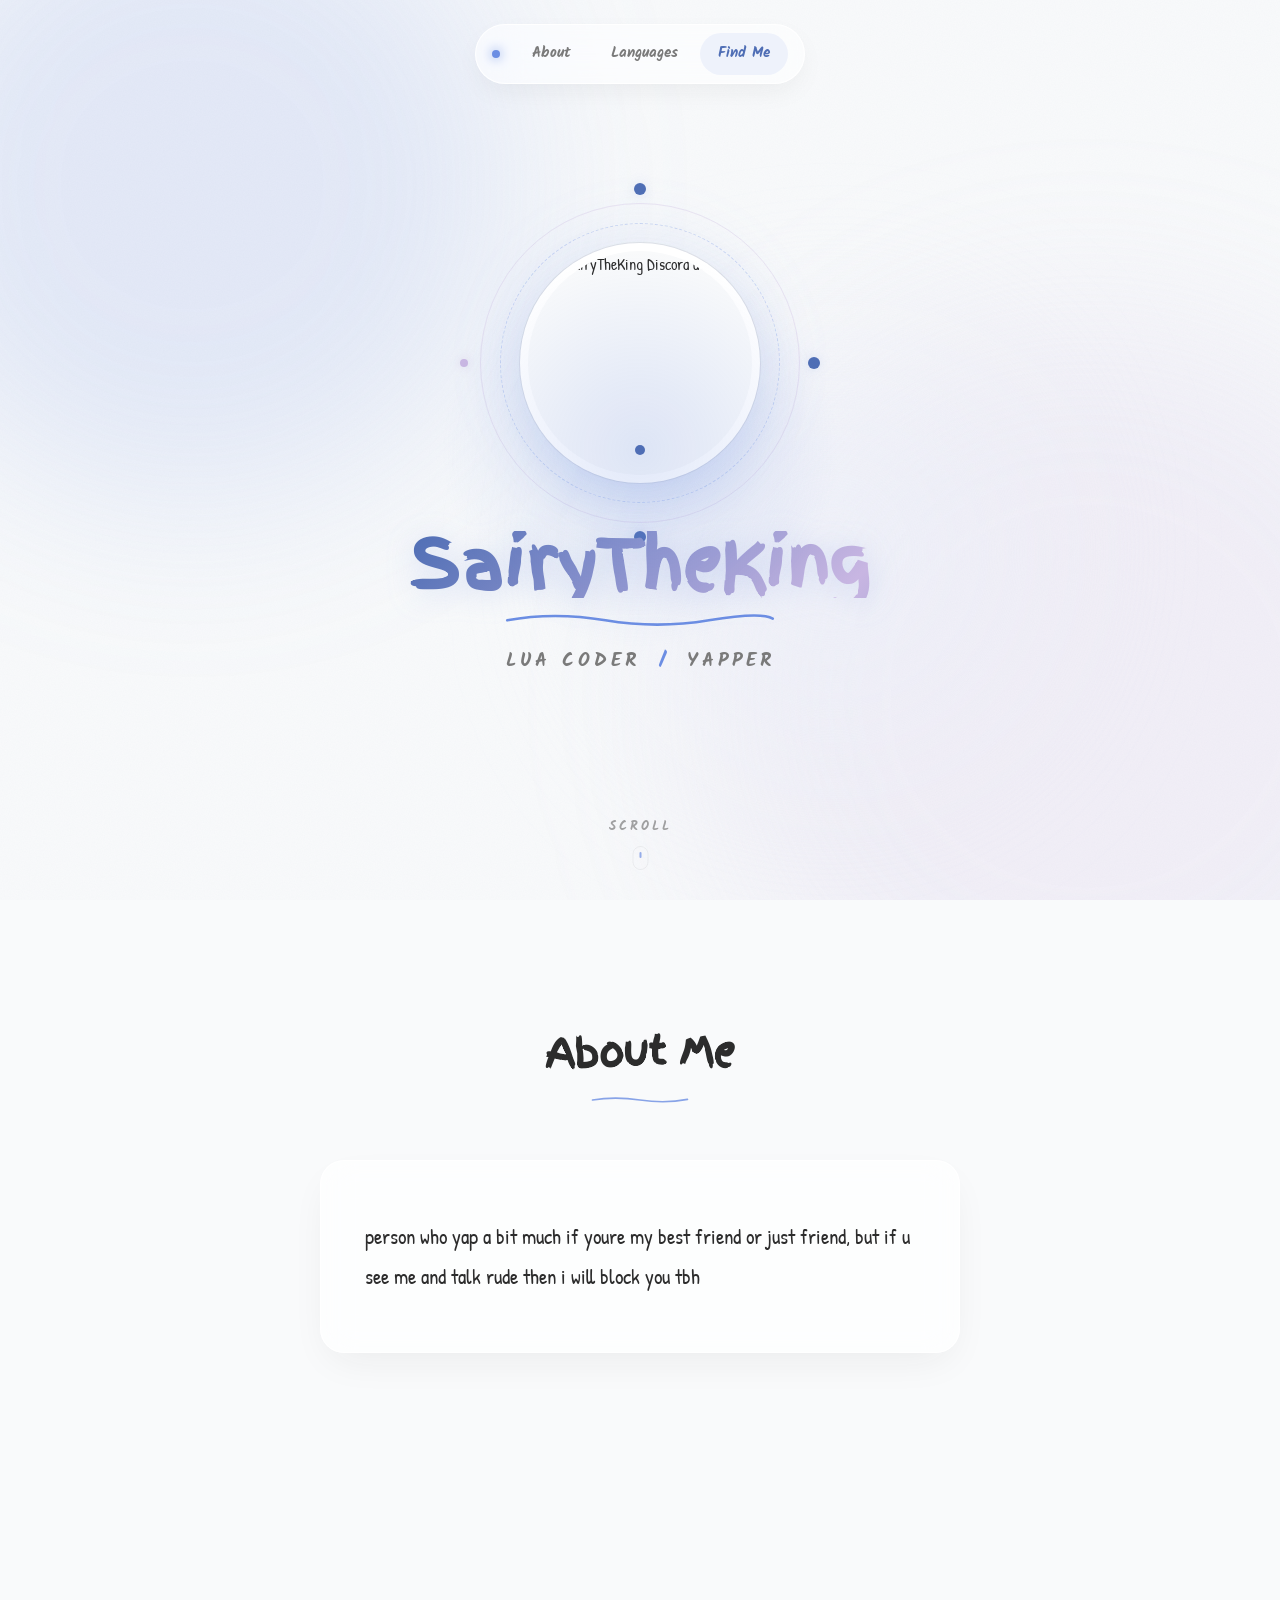
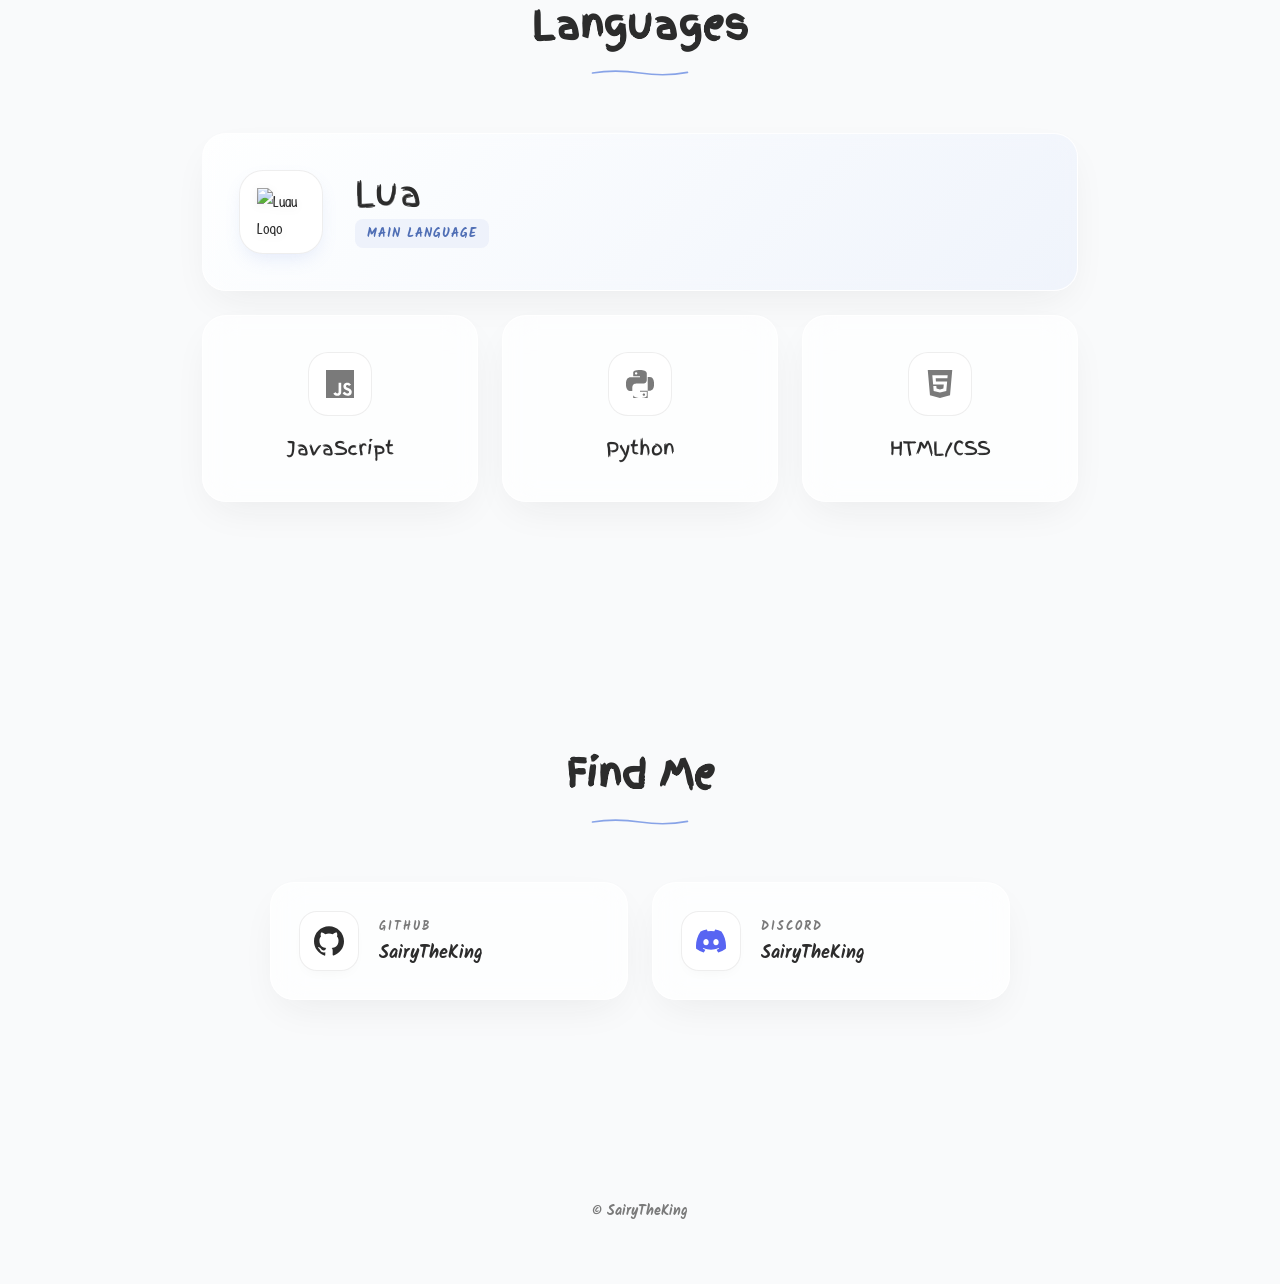
==== commit efa9792e: "Update index.html" ====
--- a/index.html
+++ b/index.html
@@ -3,28 +3,26 @@
 <head>
 <meta charset="UTF-8">
 <meta name="viewport" content="width=device-width, initial-scale=1.0">
-<title>Sairy Love Yuri!!</title>
+<title>SairyTheKing ✦ Lua Coder • Yapper</title>
 <meta name="description" content="SairyTheKing — Lua Coder • Yapper.">
 <link rel="preconnect" href="https://fonts.googleapis.com">
 <link rel="preconnect" href="https://fonts.gstatic.com" crossorigin>
 <link href="https://fonts.googleapis.com/css2?family=Finger+Paint&family=Kalam:wght@400;700&family=Patrick+Hand&display=swap" rel="stylesheet">
 <style>
   :root{
-    --bg:#FAFAFA;
+    --bg:#F9FAFB;
     --ink:#2c2c2c;
     --ink-soft:#7a7a7a;
     --paper:#ffffff;
-    --sky-top:#E6F1FF;
-    --sky-mid:#F2F8FF;
-    --blue:#A8C8EC;
-    --blue-deep:#7AA8D8;
-    --blue-ink:#5b86b3;
-    --pink:#F8C8D8;
-    --pink-deep:#e7a3b8;
-    --line:rgba(120,150,180,.18);
-    --shadow-sm:0 2px 8px rgba(90, 130, 170, 0.04);
-    --shadow-md:0 12px 32px -12px rgba(90, 130, 170, 0.12);
-    --shadow-lg:0 30px 60px -20px rgba(90, 130, 170, 0.25);
+    --accent:#6C8EE3;
+    --accent-deep:#4F6EB5;
+    --accent-soft:#EEF2FB;
+    --accent-glow:rgba(108, 142, 227, 0.2);
+    --lilac:#C8B6E2;
+    --line:rgba(44, 44, 44, 0.08);
+    --shadow-sm:0 2px 10px rgba(44, 44, 44, 0.03);
+    --shadow-md:0 15px 40px -12px rgba(44, 44, 44, 0.08);
+    --shadow-lg:0 30px 70px -20px rgba(44, 44, 44, 0.12);
     --radius:24px;
     --font-display:'Finger Paint', cursive;
     --font-body:'Patrick Hand', cursive;
@@ -53,19 +51,19 @@
   .scroll-progress {
     position: fixed;
     top: 0; left: 0;
-    height: 4px; width: 0%;
-    background: linear-gradient(90deg, var(--blue-deep), var(--pink-deep));
+    height: 3px; width: 0%;
+    background: linear-gradient(90deg, var(--accent), var(--lilac));
     z-index: 100;
-    box-shadow: 0 0 12px var(--blue);
+    box-shadow: 0 0 12px var(--accent-glow);
     transition: width 0.1s ease-out;
   }
 
   .cursor-glow {
     position: fixed;
     top: 0; left: 0;
-    width: 500px; height: 500px;
+    width: 400px; height: 400px;
     border-radius: 50%;
-    background: radial-gradient(circle, rgba(168,200,236,0.18) 0%, rgba(248,200,216,0.05) 40%, transparent 70%);
+    background: radial-gradient(circle, var(--accent-glow) 0%, transparent 70%);
     pointer-events: none;
     z-index: 9998;
     opacity: 1;
@@ -88,94 +86,64 @@
   .cursor-dot-inner {
     position: absolute;
     top: 0; left: 0;
-    width: 12px; height: 12px;
-    background: var(--blue-ink);
+    width: 10px; height: 10px;
+    background: var(--accent-deep);
     border-radius: 50%;
     transform: translate(-50%, -50%);
     transition: width 0.3s var(--ease), height 0.3s var(--ease), background 0.3s var(--ease), border 0.3s var(--ease);
   }
   
   .cursor-dot.hovering .cursor-dot-inner {
-    width: 60px; height: 60px;
+    width: 50px; height: 50px;
     background: rgba(255, 255, 255, 0.4);
-    border: 2px solid var(--blue-deep);
+    border: 2px solid var(--accent);
     backdrop-filter: blur(4px);
   }
 
-  .sky{
-    position:fixed;inset:0;z-index:-4;
-    background:
-      radial-gradient(1200px 600px at 80% -10%, #DDEEFF 0%, transparent 60%),
-      radial-gradient(900px 500px at 10% 10%, #EAF3FF 0%, transparent 55%),
-      linear-gradient(180deg, var(--sky-top) 0%, var(--sky-mid) 38%, var(--bg) 100%);
-  }
-  .grid-paper{
-    position:fixed;inset:0;z-index:-3;pointer-events:none;
-    background-image: radial-gradient(rgba(122, 168, 216, 0.12) 1px, transparent 1px);
-    background-size: 26px 26px;
-    mask-image: linear-gradient(180deg, transparent 0%, black 20%, black 80%, transparent 100%);
-    -webkit-mask-image: linear-gradient(180deg, transparent 0%, black 20%, black 80%, transparent 100%);
-    opacity: 0.6;
-  }
-  
-  .ambient-shapes {
-    position: fixed; inset: 0; z-index: -2; pointer-events: none; overflow: hidden;
-  }
-  .shape {
+  .cursor-dot.clicking .cursor-dot-inner {
+    transform: translate(-50%, -50%) scale(0.6);
+  }
+
+  .bg-blobs {
+    position: fixed; inset: 0; z-index: -5; overflow: hidden; pointer-events: none;
+  }
+  .blob {
     position: absolute;
-    opacity: 0.2;
-    filter: blur(1px);
+    border-radius: 50%;
+    filter: blur(90px);
     will-change: transform;
-  }
-  .s1 { top: 15%; left: 10%; width: 40px; height: 40px; background: var(--blue); border-radius: 50%; animation: floaty 8s ease-in-out infinite; }
-  .s2 { top: 60%; right: 15%; width: 60px; height: 60px; border: 3px solid var(--pink-deep); border-radius: 30%; animation: floaty 12s ease-in-out infinite -2s; transform: rotate(45deg); }
-  .s3 { top: 80%; left: 20%; width: 30px; height: 30px; background: var(--blue-ink); border-radius: 50%; animation: floaty 9s ease-in-out infinite -4s; }
-  .s4 { top: 30%; right: 10%; width: 50px; height: 50px; border: 2px dashed var(--blue-deep); border-radius: 50%; animation: spin 20s linear infinite; }
-  .s5 { top: 50%; left: 5%; width: 80px; height: 80px; border-top: 4px solid var(--pink); border-radius: 50%; animation: spin 15s linear infinite reverse; }
+    animation: drift 20s ease-in-out infinite;
+  }
+  .b1 { top: -15%; left: -10%; width: 50vw; height: 50vw; background: rgba(108, 142, 227, 0.15); }
+  .b2 { bottom: -20%; right: -15%; width: 60vw; height: 60vw; background: rgba(200, 182, 226, 0.15); animation-delay: -5s; animation-name: drift2; }
+  .b3 { top: 40%; left: 50%; width: 30vw; height: 30vw; background: rgba(238, 242, 251, 0.6); animation-delay: -10s; }
+
+  @keyframes drift {
+    0%, 100% { transform: translate(0,0) scale(1); }
+    50% { transform: translate(40px, -30px) scale(1.05); }
+  }
+  @keyframes drift2 {
+    0%, 100% { transform: translate(0,0) scale(1); }
+    50% { transform: translate(-50px, 40px) scale(0.95); }
+  }
 
   .paper-grain{
-    position:fixed;inset:0;z-index:-1;pointer-events:none;
-    background-image:url("data:image/svg+xml,%3Csvg xmlns='http://www.w3.org/2000/svg' width='200' height='200'%3E%3Cfilter id='n'%3E%3CfeTurbulence type='fractalNoise' baseFrequency='0.85' numOctaves='2' stitchTiles='stitch'/%3E%3CfeColorMatrix values='0 0 0 0 0.45 0 0 0 0 0.55 0 0 0 0 0.68 0 0 0 0.35 0'/%3E%3C/filter%3E%3Crect width='100%25' height='100%25' filter='url(%23n)'/%3E%3C/svg%3E");
-    opacity:.25;mix-blend-mode:multiply;
-  }
-  .clouds-bg{
-    position:fixed;inset:-10% -5%;z-index:-1;pointer-events:none;
-    will-change:transform;
-  }
-  .cloud{
-    position:absolute;
-    opacity:.6;
-    filter:blur(2px) drop-shadow(0 10px 20px rgba(150,180,210,.12));
-  }
-  .cloud svg{width:100%;height:100%;display:block}
-  .cloud.c1{top:8%;left:-6%;width:280px;animation:drift 40s linear infinite}
-  .cloud.c2{top:25%;right:-8%;width:340px;animation:drift2 50s linear infinite}
-  .cloud.c3{top:55%;left:-10%;width:220px;animation:drift 55s linear infinite;animation-delay:-12s}
-  .cloud.c4{top:75%;right:-6%;width:300px;animation:drift2 45s linear infinite;animation-delay:-8s}
-  .cloud.c5{top:90%;left:20%;width:240px;animation:drift 60s linear infinite;animation-delay:-20s}
-
-  @keyframes drift{
-    0%{transform:translateX(0) translateY(0)}
-    50%{transform:translateX(50px) translateY(-15px)}
-    100%{transform:translateX(0) translateY(0)}
-  }
-  @keyframes drift2{
-    0%{transform:translateX(0) translateY(0)}
-    50%{transform:translateX(-60px) translateY(12px)}
-    100%{transform:translateX(0) translateY(0)}
+    position:fixed;inset:0;z-index:-2;pointer-events:none;
+    background-image:url("data:image/svg+xml,%3Csvg xmlns='http://www.w3.org/2000/svg' width='200' height='200'%3E%3Cfilter id='n'%3E%3CfeTurbulence type='fractalNoise' baseFrequency='0.85' numOctaves='2' stitchTiles='stitch'/%3E%3CfeColorMatrix values='0 0 0 0 0.45 0 0 0 0 0.55 0 0 0 0 0.68 0 0 0 0.3 0'/%3E%3C/filter%3E%3Crect width='100%25' height='100%25' filter='url(%23n)'/%3E%3C/svg%3E");
+    opacity:.2;mix-blend-mode:multiply;
   }
 
   .nav{
     position:fixed;top:24px;left:50%;transform:translateX(-50%);
     z-index:50;
     display:flex;align-items:center;gap:4px;
-    padding:8px 18px;
+    padding:8px 16px;
     background:rgba(255,255,255,.6);
-    backdrop-filter:blur(24px) saturate(180%);
-    -webkit-backdrop-filter:blur(24px) saturate(180%);
+    backdrop-filter:blur(20px) saturate(180%);
+    -webkit-backdrop-filter:blur(20px) saturate(180%);
     border:1px solid rgba(255,255,255,.9);
     border-radius:999px;
-    box-shadow:0 8px 24px -8px rgba(90,130,170,.15);
+    box-shadow:0 10px 30px -8px rgba(44, 44, 44, 0.08);
     font-family:var(--font-accent);
     font-weight:700;
     font-size:.95rem;
@@ -186,16 +154,16 @@
     transition:all .4s var(--ease);
     display: inline-block;
   }
-  .nav a:hover{background:rgba(168,200,236,.2);color:var(--blue-ink)}
+  .nav a:hover{background:var(--accent-soft);color:var(--accent-deep)}
   .nav .logo-dot {
-    width: 10px; height: 10px; border-radius: 50%; 
-    background: var(--blue-deep); margin-right: 10px;
-    box-shadow: 0 0 12px var(--blue);
-    animation: pulse-dot 2s infinite;
+    width: 8px; height: 8px; border-radius: 50%; 
+    background: var(--accent); margin-right: 10px;
+    box-shadow: 0 0 12px var(--accent);
+    animation: pulse-dot 3s infinite ease-in-out;
   }
   @keyframes pulse-dot {
-    0%, 100% { transform: scale(1); opacity: 0.8; }
-    50% { transform: scale(1.3); opacity: 1; }
+    0%, 100% { transform: scale(1); opacity: 0.7; }
+    50% { transform: scale(1.4); opacity: 1; }
   }
 
   @media (max-width:560px){
@@ -212,58 +180,55 @@
   }
   .avatar-stage{
     position:relative;
-    width:260px;height:260px;
+    width:240px;height:240px;
     margin-bottom:48px;
     will-change:transform;
     animation: dropIn 1.2s var(--ease) forwards;
+    perspective: 1000px;
   }
   @keyframes dropIn {
-    0% { opacity: 0; transform: translateY(-40px) scale(0.9); }
+    0% { opacity: 0; transform: translateY(-30px) scale(0.95); }
     100% { opacity: 1; transform: translateY(0) scale(1); }
   }
 
   .avatar-glow{
-    position:absolute;inset:-70px;border-radius:50%;
-    background:radial-gradient(circle, rgba(168,200,236,.45) 0%, rgba(248,200,216,.15) 50%, transparent 70%);
-    filter:blur(15px);
+    position:absolute;inset:-50px;border-radius:50%;
+    background:radial-gradient(circle, var(--accent-glow) 0%, transparent 70%);
+    filter:blur(20px);
     animation:pulse 6s ease-in-out infinite;
     z-index:0;
   }
   @keyframes pulse{
-    0%,100%{transform:scale(1);opacity:.8}
+    0%,100%{transform:scale(1);opacity:.7}
     50%{transform:scale(1.1);opacity:1}
   }
 
   .ring-dashed{
     position:absolute;inset:-20px;border-radius:50%;
-    border:1.5px dashed rgba(122,168,216,.4);
+    border:1.5px dashed rgba(108, 142, 227, 0.3);
     animation:spin 40s linear infinite;
   }
   .ring-dashed-2{
     position:absolute;inset:-40px;border-radius:50%;
-    border:1px solid rgba(232, 163, 184, 0.2);
+    border:1px solid rgba(200, 182, 226, 0.3);
     animation:spin 60s linear infinite reverse;
   }
   @keyframes spin{to{transform:rotate(360deg)}}
 
   .avatar-frame{
     position:absolute;inset:0;z-index:2;
-    width:260px;height:260px;
+    width:240px;height:240px;
     border-radius:50%;
-    background:#fff;
+    background:var(--paper);
     padding:8px;
     box-shadow:
-      0 30px 60px -15px rgba(90,130,170,.3),
-      0 0 0 1px rgba(255,255,255,.9);
-    animation:floaty 7s ease-in-out infinite;
+      0 25px 60px -15px rgba(108, 142, 227, 0.25),
+      0 0 0 1px var(--line);
+    transition: transform 0.3s var(--ease);
   }
   .avatar-frame img{
     width:100%;height:100%;border-radius:50%;object-fit:cover;
-    background:#eaf2fb;
-  }
-  @keyframes floaty{
-    0%,100%{transform:translateY(0)}
-    50%{transform:translateY(-12px)}
+    background:var(--bg);
   }
 
   .orbit {
@@ -275,16 +240,17 @@
   }
   .orbit .deco {
     position: absolute; 
-    color: var(--blue-deep); 
-    width: 20px; height: 20px;
-    animation: counter-spin 15s linear infinite;
-  }
-  @keyframes counter-spin { to { transform: rotate(-360deg); } }
-  
-  .orbit .d1{top:-10px;left:50%;transform:translateX(-50%)}
-  .orbit .d2{top:50%;right:-10px;transform:translateY(-50%)}
-  .orbit .d3{bottom:-10px;left:50%;transform:translateX(-50%)}
-  .orbit .d4{top:50%;left:-10px;transform:translateY(-50%)}
+    background: var(--accent-deep);
+    width: 12px; height: 12px;
+    border-radius: 50%;
+    box-shadow: 0 0 12px var(--accent-glow);
+  }
+  .orbit .deco.d4 { width: 8px; height: 8px; background: var(--lilac); box-shadow: 0 0 10px rgba(200, 182, 226, 0.5); }
+  
+  .orbit .d1{top:0;left:50%;transform:translateX(-50%)}
+  .orbit .d2{top:50%;right:0;transform:translateY(-50%)}
+  .orbit .d3{bottom:0;left:50%;transform:translateX(-50%)}
+  .orbit .d4{top:50%;left:0;transform:translateY(-50%)}
 
   .hero-text {
     animation: dropIn 1.2s var(--ease) 0.2s forwards;
@@ -293,17 +259,18 @@
 
   .name{
     font-family:var(--font-display);
-    font-size:clamp(2.6rem, 8vw, 4.6rem);
+    font-size:clamp(2.6rem, 8vw, 4.2rem);
     line-height:1;
     letter-spacing:0px;
     position:relative;
     display:inline-block;
-    background: linear-gradient(135deg, var(--blue-ink) 0%, var(--pink-deep) 50%, var(--blue-ink) 100%);
+    background: linear-gradient(135deg, var(--accent-deep) 0%, var(--lilac) 50%, var(--accent-deep) 100%);
     background-size: 200% auto;
     -webkit-background-clip: text;
     background-clip: text;
     -webkit-text-fill-color: transparent;
     animation: shimmer 5s linear infinite;
+    filter: drop-shadow(0 4px 15px var(--accent-glow));
   }
   @keyframes shimmer {
     to { background-position: 200% center; }
@@ -322,7 +289,7 @@
     font-family:var(--font-accent);
     font-weight:700;
     font-size:clamp(1rem,2.6vw,1.2rem);
-    color:var(--blue-ink);
+    color:var(--ink-soft);
     letter-spacing:4px;
     text-transform:uppercase;
     opacity: 0;
@@ -332,7 +299,7 @@
     from { opacity: 0; transform: translateY(-10px); }
     to { opacity: 1; transform: translateY(0); }
   }
-  .subtitle .dot{color:var(--pink-deep);margin:0 8px}
+  .subtitle .dot{color:var(--accent);margin:0 8px}
 
   .scroll-hint{
     position:absolute;bottom:30px;
@@ -343,9 +310,18 @@
     animation:bob 2.5s ease-in-out infinite, fadeIn 1s ease 2s forwards;
     opacity: 0;
   }
-  .scroll-hint .arrow{font-size:1rem;color:var(--blue-deep)}
-  @keyframes bob{0%,100%{transform:translateX(-50%) translateY(0)}50%{transform:translateX(-50%) translateY(8px)}}
-  @keyframes fadeIn { to { opacity: 0.6; } }
+  .scroll-hint .arrow{
+    width:16px;height:24px;border:1px solid var(--line);border-radius:10px;
+    position:relative;
+  }
+  .scroll-hint .arrow::after {
+    content:''; position:absolute; top:5px; left:50%; transform:translateX(-50%);
+    width:2px; height:6px; background:var(--accent); border-radius:2px;
+    animation: scrollWheel 2s infinite;
+  }
+  @keyframes scrollWheel { 0% { opacity: 0; transform: translate(-50%, 0); } 50% { opacity: 1; } 100% { opacity: 0; transform: translate(-50%, 8px); } }
+  @keyframes bob{0%,100%{transform:translateX(-50%) translateY(0)}50%{transform:translateX(-50%) translateY(4px)}}
+  @keyframes fadeIn { to { opacity: 0.7; } }
 
   .section{
     max-width:920px;margin:0 auto;
@@ -363,7 +339,7 @@
     display:inline-block;position:relative;
   }
   .section-head .scribble{
-    display:block;margin:10px auto 0;width:100px;opacity:0.7;
+    display:block;margin:10px auto 0;width:100px;opacity:0.8;
     stroke-dasharray: 160;
     stroke-dashoffset: 160;
   }
@@ -372,14 +348,14 @@
   }
 
   .card{
-    background:rgba(255,255,255,0.75);
+    background:rgba(255,255,255,0.7);
     backdrop-filter:blur(16px) saturate(180%);
     -webkit-backdrop-filter:blur(16px) saturate(180%);
     border-radius:var(--radius);
     box-shadow:var(--shadow-md);
     border:1px solid rgba(255,255,255,0.9);
     position:relative;
-    transition:transform .4s var(--ease), box-shadow .6s var(--ease), background .6s var(--ease);
+    transition:transform .4s var(--ease), box-shadow .6s var(--ease), background .6s var(--ease), border-color .6s var(--ease);
     will-change:transform;
     z-index: 1;
     transform-style: preserve-3d;
@@ -391,7 +367,7 @@
     inset: 0;
     border-radius: var(--radius);
     padding: 1.5px;
-    background: linear-gradient(135deg, rgba(168,200,236,0.8), rgba(248,200,216,0.6), rgba(255,255,255,0));
+    background: linear-gradient(135deg, var(--accent), var(--lilac), transparent);
     -webkit-mask: linear-gradient(#fff 0 0) content-box, linear-gradient(#fff 0 0);
     -webkit-mask-composite: xor;
     mask-composite: exclude;
@@ -406,17 +382,17 @@
     position: absolute;
     inset: 0;
     border-radius: var(--radius);
-    background: radial-gradient(400px circle at var(--mx) var(--my), rgba(255,255,255,0.8), transparent 40%);
+    background: radial-gradient(400px circle at var(--mx) var(--my), var(--accent-soft), transparent 40%);
     opacity: 0;
     transition: opacity 0.4s var(--ease);
     pointer-events: none;
     z-index: 1;
-    mix-blend-mode: overlay;
   }
   
   .card:hover{
     box-shadow:var(--shadow-lg);
     background:rgba(255,255,255,0.95);
+    border-color: transparent;
   }
   .card:hover::before, .card:hover::after {
     opacity: 1;
@@ -443,15 +419,15 @@
     grid-column:span 3;
     padding:36px 36px;
     display:flex;align-items:center;gap:32px;
-    background:linear-gradient(135deg, rgba(255,255,255,0.85) 0%, rgba(246,251,255,0.85) 100%);
+    background:linear-gradient(135deg, rgba(255,255,255,0.85) 0%, rgba(238,242,251,0.85) 100%);
   }
   .lang-card.main .lang-icon{
     flex-shrink:0;
     width:84px;height:84px;border-radius:24px;
-    background:linear-gradient(135deg, #fff, #F2F8FF);
+    background:var(--paper);
     display:flex;align-items:center;justify-content:center;
-    box-shadow:0 8px 20px -6px rgba(168,200,236,.3);
-    border: 1px solid rgba(168,200,236,0.3);
+    box-shadow:0 8px 20px -6px var(--accent-glow);
+    border: 1px solid var(--line);
     transition: all .5s var(--ease);
     transform: translateZ(40px);
   }
@@ -469,7 +445,7 @@
   }
   .lang-main-info .lang-tag {
     font-family: var(--font-accent);
-    color: var(--blue-ink);
+    color: var(--accent-deep);
     font-weight: 700;
     font-size: 0.8rem;
     text-transform: uppercase;
@@ -477,7 +453,7 @@
     margin-top: 8px;
     display: inline-block;
     padding: 4px 12px;
-    background: rgba(168,200,236,0.15);
+    background: var(--accent-soft);
     border-radius: 8px;
   }
   
@@ -490,21 +466,22 @@
   }
   .lang-card .lang-icon-sm{
     width:64px;height:64px;border-radius:20px;
-    background:rgba(255,255,255,0.8);
-    border:1px solid rgba(168,200,236,0.3);
+    background:var(--paper);
+    border:1px solid var(--line);
     display:flex;align-items:center;justify-content:center;
     transition: all .5s var(--ease);
     transform: translateZ(30px);
   }
   .lang-card:hover .lang-icon-sm {
-    background: #fff;
+    background: var(--accent-soft);
+    border-color: transparent;
   }
   .lang-card .lang-icon-sm svg {
     width: 28px; height: 28px; fill: var(--ink-soft);
     transition: fill .5s var(--ease);
   }
   .lang-card:hover .lang-icon-sm svg {
-    fill: var(--blue-ink);
+    fill: var(--accent-deep);
   }
   .lang-card .lang-name-sm{
     font-family:var(--font-display);font-size:1.2rem;color:var(--ink);
@@ -533,18 +510,20 @@
   .find-card .icon-wrap{
     width:60px;height:60px;border-radius:18px;flex-shrink:0;
     display:flex;align-items:center;justify-content:center;
-    background: #fff;
-    border: 1px solid rgba(120,150,180,0.1);
-    box-shadow:0 6px 14px -6px rgba(0,0,0,.05);
+    background: var(--paper);
+    border: 1px solid var(--line);
+    box-shadow:0 6px 14px -6px rgba(0,0,0,.04);
     transition: all .5s var(--ease);
     transform: translateZ(30px);
   }
   .find-card:hover .icon-wrap {
     transform: translateZ(30px) scale(1.05) rotate(-5deg);
+    background: var(--accent-soft);
+    border-color: transparent;
   }
   .find-card .icon-wrap svg{width:30px;height:30px}
-  .find-card.github .icon-wrap svg{fill:#3a4a5a}
-  .find-card.discord .icon-wrap svg{fill:#6B82C8}
+  .find-card.github .icon-wrap svg{fill:var(--ink)}
+  .find-card.discord .icon-wrap svg{fill:#5865F2}
   
   .find-card .meta{flex:1;min-width:0; transform: translateZ(20px);}
   .find-card .label{
@@ -552,7 +531,7 @@
     text-transform:uppercase;color:var(--ink-soft);font-weight:700;
   }
   .find-card .handle{
-    font-family:var(--font-accent);font-weight:700;font-size:1.05rem;color:var(--ink);line-height:1.3;margin-top:4px;
+    font-family:var(--font-accent);font-weight:700;font-size:1.1rem;color:var(--ink);line-height:1.3;margin-top:4px;
     word-break:break-all;
   }
 
@@ -564,6 +543,7 @@
     text-align:center;padding:80px 22px 60px;
     font-family:var(--font-accent);color:var(--ink-soft);
     font-size: 0.9rem;
+    font-weight: 700;
   }
 
   .reveal{opacity:0;transform:translateY(40px) scale(0.98);transition:opacity 1.2s var(--ease), transform 1.2s var(--ease)}
@@ -590,23 +570,12 @@
   <div class="cursor-dot-inner"></div>
 </div>
 
-<div class="sky" aria-hidden="true"></div>
-<div class="grid-paper" aria-hidden="true"></div>
-<div class="ambient-shapes" aria-hidden="true">
-  <div class="shape s1"></div>
-  <div class="shape s2"></div>
-  <div class="shape s3"></div>
-  <div class="shape s4"></div>
-  <div class="shape s5"></div>
+<div class="bg-blobs" aria-hidden="true">
+  <div class="blob b1"></div>
+  <div class="blob b2"></div>
+  <div class="blob b3"></div>
 </div>
 <div class="paper-grain" aria-hidden="true"></div>
-<div class="clouds-bg" id="cloudsBg" aria-hidden="true" data-depth="0.4">
-  <div class="cloud c1"><svg viewBox="0 0 200 120"><g fill="#ffffff"><circle cx="60" cy="74" r="30"/><circle cx="100" cy="58" r="38"/><circle cx="142" cy="72" r="28"/><circle cx="100" cy="88" r="34"/></g></svg></div>
-  <div class="cloud c2"><svg viewBox="0 0 200 120"><g fill="#ffffff"><circle cx="55" cy="72" r="28"/><circle cx="95" cy="56" r="40"/><circle cx="140" cy="70" r="30"/><circle cx="100" cy="90" r="32"/></g></svg></div>
-  <div class="cloud c3"><svg viewBox="0 0 200 120"><g fill="#ffffff"><circle cx="62" cy="74" r="26"/><circle cx="100" cy="60" r="34"/><circle cx="138" cy="74" r="26"/><circle cx="100" cy="88" r="30"/></g></svg></div>
-  <div class="cloud c4"><svg viewBox="0 0 200 120"><g fill="#ffffff"><circle cx="58" cy="72" r="30"/><circle cx="100" cy="56" r="40"/><circle cx="144" cy="72" r="28"/><circle cx="100" cy="90" r="34"/></g></svg></div>
-  <div class="cloud c5"><svg viewBox="0 0 200 120"><g fill="#ffffff"><circle cx="60" cy="74" r="28"/><circle cx="100" cy="58" r="36"/><circle cx="140" cy="72" r="28"/><circle cx="100" cy="88" r="32"/></g></svg></div>
-</div>
 
 <nav class="nav" aria-label="Primary">
   <span class="logo-dot" aria-hidden="true"></span>
@@ -621,34 +590,34 @@
     <div class="ring-dashed"></div>
     <div class="ring-dashed-2"></div>
     <div class="avatar-frame">
-      <img src="https://cdn.discordapp.com/avatars/1464524359526780938/a8a7210cdd31492e8fcf7c17d671b30e.webp?size=1024" alt="SairyTheKing Discord avatar" width="260" height="260">
+      <img src="https://cdn.discordapp.com/avatars/1464524359526780938/a8a7210cdd31492e8fcf7c17d671b30e.webp?size=1024" alt="SairyTheKing Discord avatar" width="240" height="240">
     </div>
     <div class="orbit" aria-hidden="true">
-      <span class="deco d1"><svg viewBox="0 0 24 24" fill="currentColor"><path d="M12 0c1.5 5 5 8.5 12 12c-7 3.5-10.5 7-12 12c-1.5-5-5-8.5-12-12c7-3.5 10.5-7 12-12z"/></svg></span>
-      <span class="deco d2"><svg viewBox="0 0 24 24" fill="currentColor"><path d="M12 0c1.5 5 5 8.5 12 12c-7 3.5-10.5 7-12 12c-1.5-5-5-8.5-12-12c7-3.5 10.5-7 12-12z"/></svg></span>
-      <span class="deco d3"><svg viewBox="0 0 24 24" fill="currentColor"><path d="M12 0c1.5 5 5 8.5 12 12c-7 3.5-10.5 7-12 12c-1.5-5-5-8.5-12-12c7-3.5 10.5-7 12-12z"/></svg></span>
-      <span class="deco d4"><svg viewBox="0 0 24 24" fill="currentColor"><path d="M12 0c1.5 5 5 8.5 12 12c-7 3.5-10.5 7-12 12c-1.5-5-5-8.5-12-12c7-3.5 10.5-7 12-12z"/></svg></span>
+      <span class="deco d1"></span>
+      <span class="deco d2"></span>
+      <span class="deco d3"></span>
+      <span class="deco d4"></span>
     </div>
   </div>
 
   <div class="hero-text">
     <h1 class="name">SairyTheKing</h1>
     <svg class="underline-doodle" viewBox="0 0 320 22" aria-hidden="true">
-      <path d="M6,12 Q60,2 120,12 T240,12 T314,10" fill="none" stroke="#A8C8EC" stroke-width="3" stroke-linecap="round"/>
+      <path d="M6,12 Q60,2 120,12 T240,12 T314,10" fill="none" stroke="#6C8EE3" stroke-width="3" stroke-linecap="round"/>
     </svg>
-    <p class="subtitle">Lua Coder <span class="dot">•</span> Yapper</p>
+    <p class="subtitle">Lua Coder <span class="dot">/</span> Yapper</p>
   </div>
 
   <div class="scroll-hint" aria-hidden="true">
     <span>Scroll</span>
-    <span class="arrow">↓</span>
+    <span class="arrow"></span>
   </div>
 </header>
 
 <section class="section" id="about">
   <div class="section-head reveal">
     <h2 class="section-title">About Me</h2>
-    <svg class="scribble" viewBox="0 0 160 14" aria-hidden="true"><path d="M4,8 Q40,2 80,8 T156,7" fill="none" stroke="#A8C8EC" stroke-width="2.5" stroke-linecap="round"/></svg>
+    <svg class="scribble" viewBox="0 0 160 14" aria-hidden="true"><path d="M4,8 Q40,2 80,8 T156,7" fill="none" stroke="#6C8EE3" stroke-width="2.5" stroke-linecap="round"/></svg>
   </div>
 
   <div class="card about-card reveal">
@@ -659,7 +628,7 @@
 <section class="section" id="languages">
   <div class="section-head reveal">
     <h2 class="section-title">Languages</h2>
-    <svg class="scribble" viewBox="0 0 160 14" aria-hidden="true"><path d="M4,8 Q40,2 80,8 T156,7" fill="none" stroke="#A8C8EC" stroke-width="2.5" stroke-linecap="round"/></svg>
+    <svg class="scribble" viewBox="0 0 160 14" aria-hidden="true"><path d="M4,8 Q40,2 80,8 T156,7" fill="none" stroke="#6C8EE3" stroke-width="2.5" stroke-linecap="round"/></svg>
   </div>
 
   <div class="lang-grid">
@@ -682,7 +651,7 @@
 
     <div class="card lang-card reveal">
       <div class="lang-icon-sm" aria-hidden="true">
-        <svg viewBox="0 0 24 24"><path d="M14.25.18l.9.2.73.26.59.3.45.32.34.34.25.34.16.33.1.3.04.26.02.2-.01.13V8.5l-.05.63-.13.55-.21.46-.26.38-.3.31-.33.25-.35.19-.35.14-.33.1-.3.07-.26.04-.21.02H8.77l-.69.05-.59.14-.5.22-.41.27-.33.32-.27.35-.2.36-.15.37-.1.35-.07.32-.04.27-.02.21v3.06H3.17l-.21-.03-.28-.07-.32-.12-.35-.18-.36-.26-.36-.36-.35-.46-.32-.59-.28-.73-.21-.88-.14-1.05-.05-1.23.06-1.22.16-1.04.24-.87.32-.71.36-.57.4-.44.42-.33.42-.24.4-.16.36-.1.32-.05.24-.01h.16l.06.01h8.16v-.83H6.18l-.01-2.75-.02-.37.05-.34.11-.31.17-.28.25-.26.31-.23.38-.2.44-.18.51-.15.58-.12.64-.1.71-.06.77-.04.84-.02 1.27.05zm-6.3 1.98l-.23.33-.08.41.08.41.23.34.33.22.41.09.41-.09.33-.22.23-.34.08-.41-.08-.41-.23-.33-.33-.22-.41-.09-.41.09zm13.09 3.95l.28.06.32.12.35.18.36.27.36.35.35.47.32.59.28.73.21.88.14 1.04.05 1.23-.06 1.23-.16 1.04-.24.86-.32.71-.36.57-.4.45-.42.33-.42.24-.4.16-.36.09-.32.05-.24.02-.16-.01h-8.22v.82h5.84l.01 2.76.02.36-.05.34-.11.31-.17.29-.25.25-.31.24-.38.2-.44.17-.51.15-.58.13-.64.09-.71.07-.77.04-.84.01-1.27-.04-1.07-.14-.9-.2-.73-.25-.59-.3-.45-.33-.34-.34-.25-.34-.16-.33-.10.30-.04.25-.02.20.01.13v5.34l.05.64.13.54.21.46.26.38.3.32.33.24.35.2.35.14.33.1.3.06.26.04.21.02.13.01h5.84l.69-.05.59-.14.5-.21.41-.28.33-.32.27-.35.2-.36.15-.36.1-.35.07-.32.04-.28.02-.21V6.07h2.09l.14.01zm-6.47 14.25l-.23.33-.08.41.08.41.23.33.33.23.41.08.41-.08.33-.23.23-.33.08-.41-.08-.41-.23-.33-.33-.23-.41-.08-.41.08z"/></svg>
+        <svg viewBox="0 0 24 24"><path d="M14.25.18l.9.2.73.26.59.3.45.32.34.34.25.34.16.33.1.3.04.26.02.2-.01.13V8.5l-.05.63-.13.55-.21.46-.26.38-.3.31-.33.25-.35.19-.35.14-.33.1-.3.07-.26.04-.21.02H8.77l-.69.05-.59.14-.5.22-.41.27-.33.32-.27.35-.2.36-.15.37-.1.35-.07.32-.04.27-.02.21v3.06H3.17l-.21-.03-.28-.07-.32-.12-.35-.18-.36-.26-.36-.36-.35-.46-.32-.59-.28-.73-.21-.88-.14-1.05-.05-1.23.06-1.22.16-1.04.24-.87.32-.71.36-.57.4-.44.42-.33.42-.24.4-.16.36-.1.32-.05.24-.01h.16l.06.01h8.16v-.83H6.18l-.01-2.75-.02-.37.05-.34.11-.31.17-.28.25-.26.31-.23.38-.2.44-.18.51-.15.58-.12.64-.1.71-.06.77-.04.84-.02 1.27.05zm-6.3 1.98l-.23.33-.08.41.08.41.23.34.33.22.41.09.41-.09.33-.22.23-.34.08-.41-.08-.41-.23-.33-.33-.22-.41-.09-.41.09zm13.09 3.95l.28.06.32.12.35.18.36.27.36.35.35.47.32.59.28.73.21.88.14 1.04.05 1.23-.06 1.23-.16 1.04-.24.86-.32.71-.36.57-.4.45-.42.33-.42.24-.4.16-.36.09-.32.05-.24.02-.16-.01h-8.22v.82h5.84l.01 2.76.02.36-.05.34-.11.31-.17.29-.25.25-.31.24-.38.2-.44.17-.51.15-.58.13-.64.09-.71.07-.77.04-.84.01-1.27-.04-1.07-.14-.9-.2-.73-.25-.59-.3-.45-.33-.34-.34-.25-.34-.16-.33-.10.30-.04.25-.02.20.01.13v5.34l.05.64.13.54.21.46.26.38.3.32.33.24.35.20.35.14.33.10.30.06.26.04.21.02.13.01h5.84l.69-.05.59-.14.5-.21.41-.28.33-.32.27-.35.2-.36.15-.36.1-.35.07-.32.04-.28.02-.21V6.07h2.09l.14.01zm-6.47 14.25l-.23.33-.08.41.08.41.23.33.33.23.41.08.41-.08.33-.23.23-.33.08-.41-.08-.41-.23-.33-.33-.23-.41-.08-.41.08z"/></svg>
       </div>
       <div class="lang-name-sm">Python</div>
     </div>
@@ -699,7 +668,7 @@
 <section class="section" id="find">
   <div class="section-head reveal">
     <h2 class="section-title">Find Me</h2>
-    <svg class="scribble" viewBox="0 0 160 14" aria-hidden="true"><path d="M4,8 Q40,2 80,8 T156,7" fill="none" stroke="#A8C8EC" stroke-width="2.5" stroke-linecap="round"/></svg>
+    <svg class="scribble" viewBox="0 0 160 14" aria-hidden="true"><path d="M4,8 Q40,2 80,8 T156,7" fill="none" stroke="#6C8EE3" stroke-width="2.5" stroke-linecap="round"/></svg>
   </div>
 
   <div class="find-grid">
@@ -715,7 +684,7 @@
 
     <a class="card find-card discord reveal" href="https://discord.com/users/1464524359526780938" target="_blank" rel="noopener noreferrer">
       <div class="icon-wrap" aria-hidden="true">
-        <svg viewBox="0 0 24 24"><path d="M20.317 4.37a19.791 19.791 0 0 0-4.885-1.515.074.074 0 0 0-.079.037c-.21.375-.444.864-.608 1.25a18.27 18.27 0 0 0-5.487 0 12.64 12.64 0 0 0-.617-1.25.077.077 0 0 0-.079-.037A19.736 19.736 0 0 0 3.677 4.37a.07.07 0 0 0-.032.027C.533 9.046-.32 13.58.099 18.057a.082.082 0 0 0 .031.057 19.9 19.9 0 0 0 5.993 3.03.078.078 0 0 0 .084-.028c.462-.63.874-1.295 1.226-1.994a.076.076 0 0 0-.041-.106 13.107 13.107 0 0 1-1.872-.892.077.077 0 0 1-.008-.128 10.2 10.2 0 0 0 .372-.292.074.074 0 0 1 .077-.01c3.928 1.793 8.18 1.793 12.062 0a.074.074 0 0 1 .078.01c.12.098.246.198.373.292a.077.077 0 0 1-.006.127 12.299 12.299 0 0 1-1.873.892.077.077 0 0 0-.041.107c.36.698.772 1.362 1.225 1.993a.076.076 0 0 0 .084.028 19.839 19.839 0 0 0 6.002-3.03.077.077 0 0 0 .032-.054c.5-5.177-.838-9.674-3.549-13.66a.061.061 0 0 0-.031-.03zM8.02 15.33c-1.183 0-2.157-1.085-2.157-2.419 0-1.333.956-2.419 2.157-2.419 1.21 0 2.176 1.096 2.157 2.42 0 1.333-.956 2.418-2.157 2.418zm7.975 0c-1.183 0-2.157-1.085-2.157-2.419 0-1.333.955-2.419 2.157-2.419 1.21 0 2.176 1.096 2.157 2.42 0 1.333-.946 2.418-2.157 2.418z"/></svg>
+        <svg viewBox="0 0 24 24"><path d="M20.317 4.37a19.791 19.791 0 0 0-4.885-1.515.074.074 0 0 0-.079.037c-.21.375-.444.864-.608 1.25a18.27 18.27 0 0 0-5.487 0 12.64 12.64 0 0 0-.617-1.25.077.077 0 0 0-.079-.037A19.736 19.736 0 0 0 3.677 4.37a.07.07 0 0 0-.032.027C.533 9.046-.32 13.58.099 18.057a.082.082 0 0 0 .031.057 19.9 19.9 0 0 0 5.993 3.03.078.078 0 0 0 .084-.028c.462-.63.874-1.295 1.226-1.994a.076.076 0 0 0-.041-.106 13.107 13.107 0 0 1-1.872-.892.077.077 0 0 1-.008-.128 10.2 10.2 0 0 0 .372-.292.074.074 0 0 1 .077-.01c3.928 1.793 8.18 1.793 12.062 0a.074.074 0 0 1 .078.010c.12.098.246.198.373.292a.077.077 0 0 1-.006.127 12.299 12.299 0 0 1-1.873.892.077.077 0 0 0-.041.107c.36.698.772 1.362 1.225 1.993a.076.076 0 0 0 .084.028 19.839 19.839 0 0 0 6.002-3.03.077.077 0 0 0 .032-.054c.5-5.177-.838-9.674-3.549-13.66a.061.061 0 0 0-.031-.03zM8.02 15.33c-1.183 0-2.157-1.085-2.157-2.419 0-1.333.956-2.419 2.157-2.419 1.21 0 2.176 1.096 2.157 2.42 0 1.333-.956 2.418-2.157 2.418zm7.975 0c-1.183 0-2.157-1.085-2.157-2.419 0-1.333.955-2.419 2.157-2.419 1.21 0 2.176 1.096 2.157 2.42 0 1.333-.946 2.418-2.157 2.418z"/></svg>
       </div>
       <div class="meta">
         <div class="label">Discord</div>
@@ -755,6 +724,9 @@
     cursorDot.style.opacity = '1';
   });
 
+  document.addEventListener('mousedown', () => cursorDot.classList.add('clicking'));
+  document.addEventListener('mouseup', () => cursorDot.classList.remove('clicking'));
+
   function renderCursor() {
     dotX += (mouseX - dotX) * 0.35;
     dotY += (mouseY - dotY) * 0.35;
@@ -762,7 +734,7 @@
     glowY += (mouseY - glowY) * 0.12;
 
     cursorDot.style.transform = `translate3d(${dotX}px, ${dotY}px, 0)`;
-    cursorGlow.style.transform = `translate3d(${glowX - 250}px, ${glowY - 250}px, 0)`;
+    cursorGlow.style.transform = `translate3d(${glowX - 200}px, ${glowY - 200}px, 0)`;
     
     requestAnimationFrame(renderCursor);
   }
@@ -799,26 +771,6 @@
   })();
 
   (function(){
-    if(window.matchMedia('(prefers-reduced-motion: reduce)').matches) return;
-    const layers = document.querySelectorAll('[data-depth]');
-    let tx=0, ty=0, cx=0, cy=0;
-    window.addEventListener('mousemove', (e)=>{
-      tx = (e.clientX / window.innerWidth - 0.5);
-      ty = (e.clientY / window.innerHeight - 0.5);
-    });
-    function loop(){
-      cx += (tx - cx) * 0.05;
-      cy += (ty - cy) * 0.05;
-      layers.forEach(el=>{
-        const d = parseFloat(el.dataset.depth) || 1;
-        el.style.transform = `translate3d(${cx*d*25}px, ${cy*d*25}px, 0)`;
-      });
-      requestAnimationFrame(loop);
-    }
-    loop();
-  })();
-
-  (function(){
     const links = document.querySelectorAll('.nav a');
     const sections = ['about','languages','find'].map(id=>document.getElementById(id));
     const io = new IntersectionObserver((entries)=>{
@@ -826,8 +778,8 @@
         if(e.isIntersecting){
           links.forEach(l=>{
             const isActive = l.getAttribute('href')==='#'+e.target.id;
-            l.style.color = isActive ? 'var(--blue-ink)' : '';
-            l.style.background = isActive ? 'rgba(168,200,236,0.2)' : '';
+            l.style.color = isActive ? 'var(--accent-deep)' : '';
+            l.style.background = isActive ? 'var(--accent-soft)' : '';
           });
         }
       });
@@ -870,6 +822,24 @@
       });
     });
   })();
+
+  (function(){
+    if(window.matchMedia('(hover: none)').matches) return;
+    const stage = document.getElementById('avatarStage');
+    const frame = stage.querySelector('.avatar-frame');
+    const orbit = stage.querySelector('.orbit');
+    const glow = stage.querySelector('.avatar-glow');
+    window.addEventListener('mousemove', (e) => {
+      const cx = window.innerWidth / 2;
+      const cy = window.innerHeight / 2;
+      const dx = (e.clientX - cx) / cx;
+      const dy = (e.clientY - cy) / cy;
+      
+      frame.style.transform = `translate3d(${dx * 12}px, ${dy * 12}px, 0)`;
+      orbit.style.transform = `translate3d(${dx * 20}px, ${dy * 20}px, 0)`;
+      glow.style.transform = `translate3d(${dx * -8}px, ${dy * -8}px, 0)`;
+    });
+  })();
 </script>
 </body>
 </html>
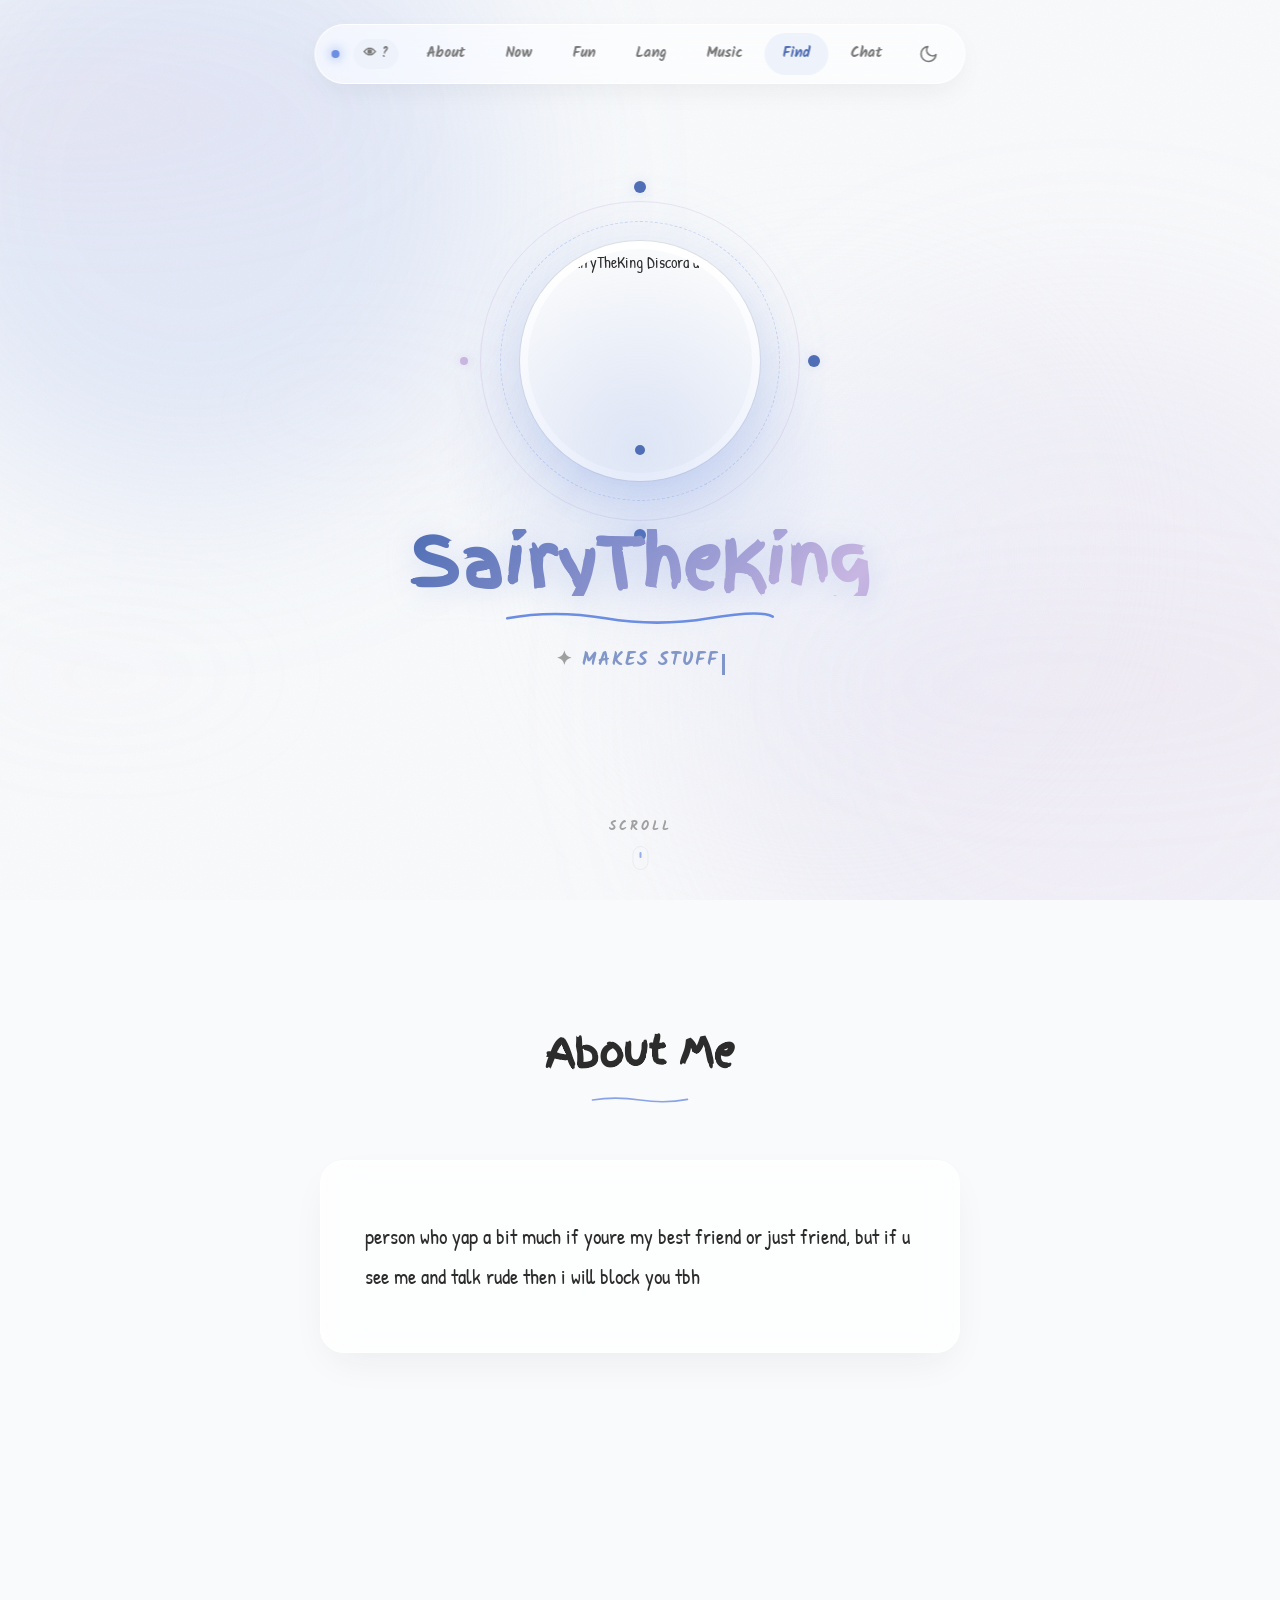
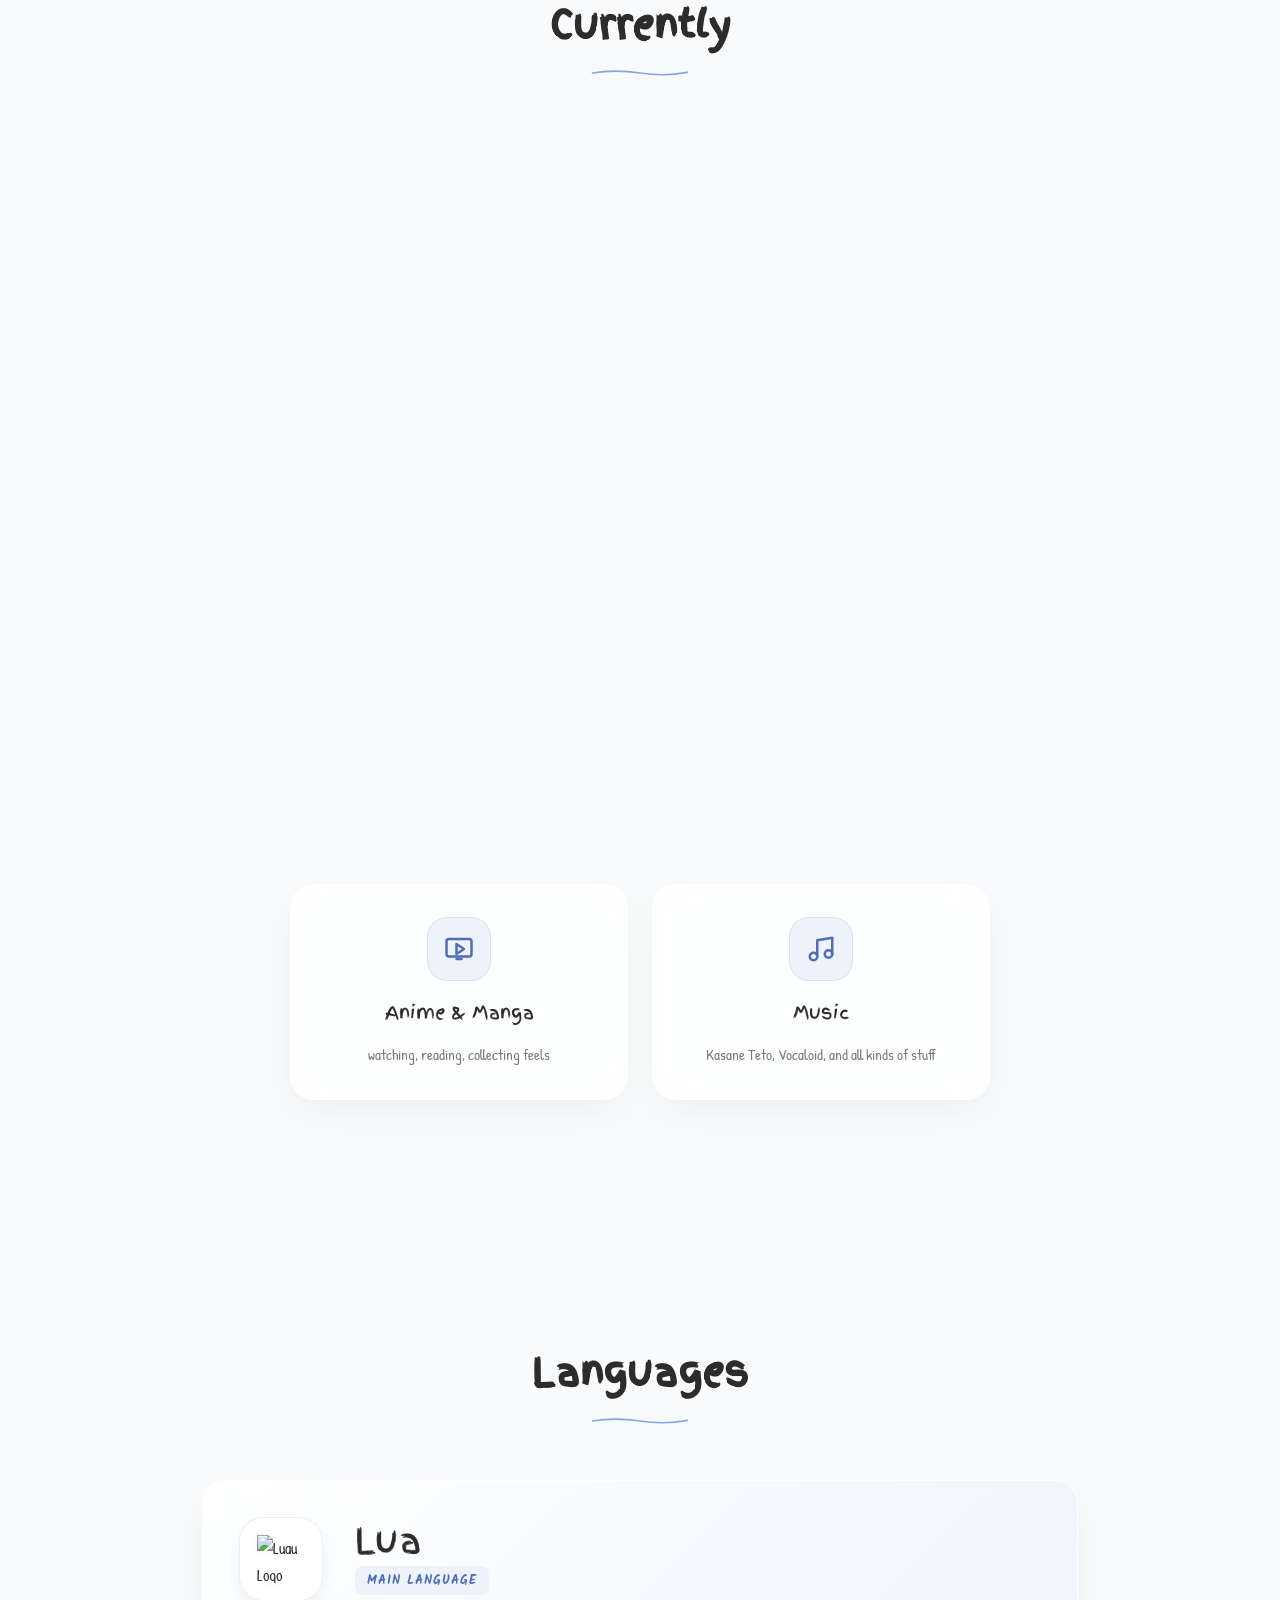
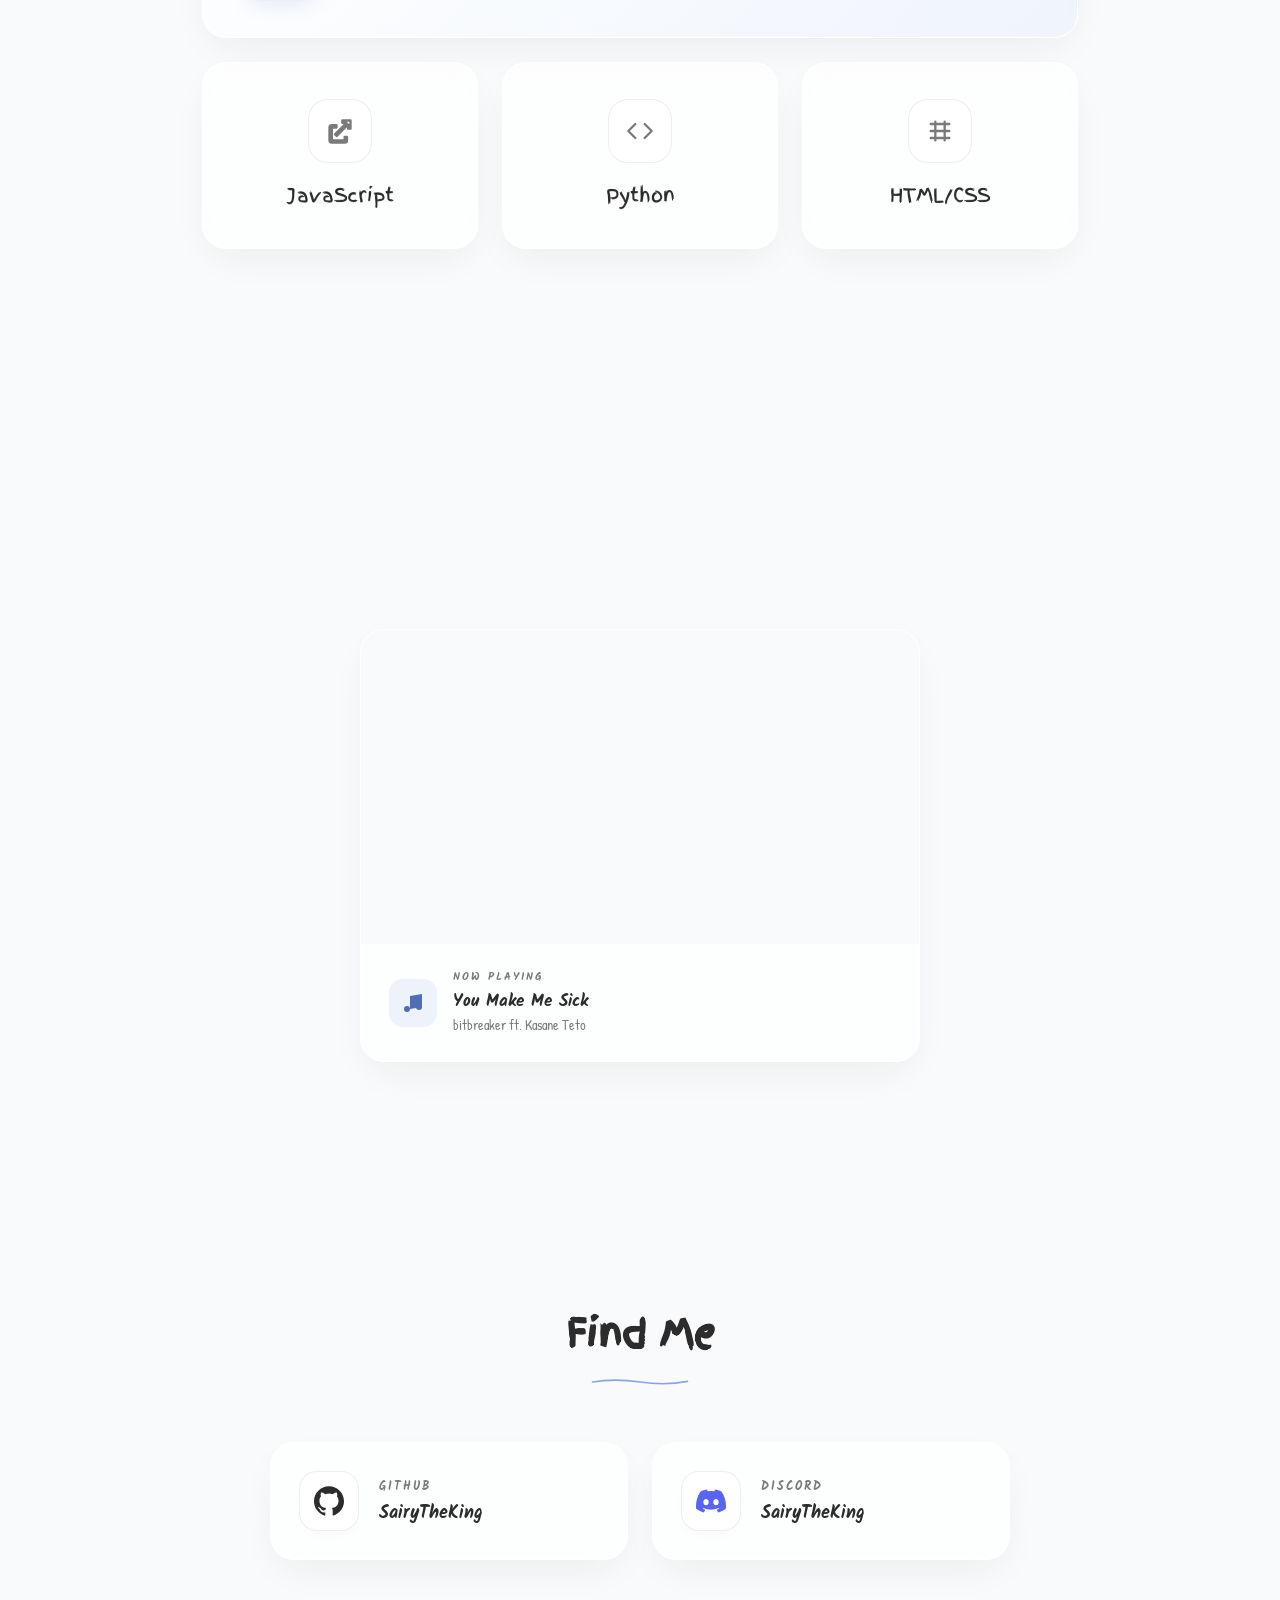
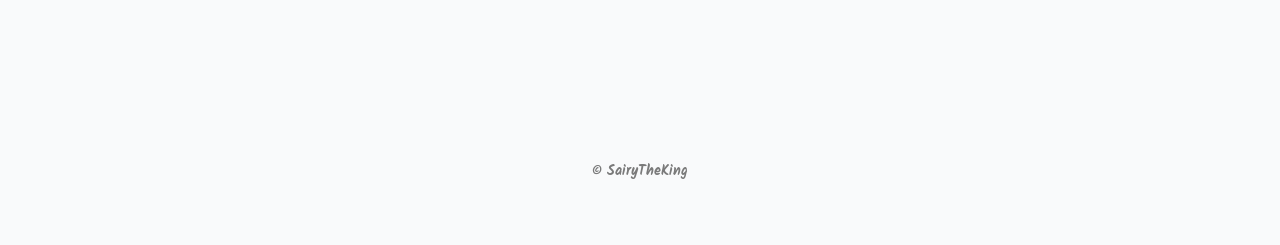
==== commit c7209713: "Update index.html" ====
--- a/index.html
+++ b/index.html
@@ -1,845 +1,3006 @@
-<!DOCTYPE html>
+<!doctype html>
 <html lang="en">
-<head>
-<meta charset="UTF-8">
-<meta name="viewport" content="width=device-width, initial-scale=1.0">
-<title>SairyTheKing ✦ Lua Coder • Yapper</title>
-<meta name="description" content="SairyTheKing — Lua Coder • Yapper.">
-<link rel="preconnect" href="https://fonts.googleapis.com">
-<link rel="preconnect" href="https://fonts.gstatic.com" crossorigin>
-<link href="https://fonts.googleapis.com/css2?family=Finger+Paint&family=Kalam:wght@400;700&family=Patrick+Hand&display=swap" rel="stylesheet">
-<style>
-  :root{
-    --bg:#F9FAFB;
-    --ink:#2c2c2c;
-    --ink-soft:#7a7a7a;
-    --paper:#ffffff;
-    --accent:#6C8EE3;
-    --accent-deep:#4F6EB5;
-    --accent-soft:#EEF2FB;
-    --accent-glow:rgba(108, 142, 227, 0.2);
-    --lilac:#C8B6E2;
-    --line:rgba(44, 44, 44, 0.08);
-    --shadow-sm:0 2px 10px rgba(44, 44, 44, 0.03);
-    --shadow-md:0 15px 40px -12px rgba(44, 44, 44, 0.08);
-    --shadow-lg:0 30px 70px -20px rgba(44, 44, 44, 0.12);
-    --radius:24px;
-    --font-display:'Finger Paint', cursive;
-    --font-body:'Patrick Hand', cursive;
-    --font-accent:'Kalam', cursive;
-    --ease:cubic-bezier(0.2, 0.8, 0.2, 1);
-  }
-
-  *{margin:0;padding:0;box-sizing:border-box}
-  html{scroll-behavior:smooth}
-  body{
-    font-family:var(--font-body);
-    color:var(--ink);
-    background:var(--bg);
-    overflow-x:hidden;
-    position:relative;
-    min-height:100vh;
-    line-height:1.7;
-    -webkit-font-smoothing:antialiased;
-    text-rendering:optimizeLegibility;
-    cursor: none;
-  }
-  a{color:inherit;text-decoration:none; cursor: none;}
-  button, input {cursor: none;}
-  img{display:block;max-width:100%}
-
-  .scroll-progress {
-    position: fixed;
-    top: 0; left: 0;
-    height: 3px; width: 0%;
-    background: linear-gradient(90deg, var(--accent), var(--lilac));
-    z-index: 100;
-    box-shadow: 0 0 12px var(--accent-glow);
-    transition: width 0.1s ease-out;
-  }
-
-  .cursor-glow {
-    position: fixed;
-    top: 0; left: 0;
-    width: 400px; height: 400px;
-    border-radius: 50%;
-    background: radial-gradient(circle, var(--accent-glow) 0%, transparent 70%);
-    pointer-events: none;
-    z-index: 9998;
-    opacity: 1;
-    transition: opacity 0.3s ease;
-    will-change: transform;
-    transform: translate3d(0, 0, 0);
-  }
-  
-  .cursor-dot {
-    position: fixed;
-    top: 0; left: 0;
-    pointer-events: none;
-    z-index: 9999;
-    opacity: 1;
-    transition: opacity 0.3s ease;
-    will-change: transform;
-    transform: translate3d(0, 0, 0);
-  }
-  
-  .cursor-dot-inner {
-    position: absolute;
-    top: 0; left: 0;
-    width: 10px; height: 10px;
-    background: var(--accent-deep);
-    border-radius: 50%;
-    transform: translate(-50%, -50%);
-    transition: width 0.3s var(--ease), height 0.3s var(--ease), background 0.3s var(--ease), border 0.3s var(--ease);
-  }
-  
-  .cursor-dot.hovering .cursor-dot-inner {
-    width: 50px; height: 50px;
-    background: rgba(255, 255, 255, 0.4);
-    border: 2px solid var(--accent);
-    backdrop-filter: blur(4px);
-  }
-
-  .cursor-dot.clicking .cursor-dot-inner {
-    transform: translate(-50%, -50%) scale(0.6);
-  }
-
-  .bg-blobs {
-    position: fixed; inset: 0; z-index: -5; overflow: hidden; pointer-events: none;
-  }
-  .blob {
-    position: absolute;
-    border-radius: 50%;
-    filter: blur(90px);
-    will-change: transform;
-    animation: drift 20s ease-in-out infinite;
-  }
-  .b1 { top: -15%; left: -10%; width: 50vw; height: 50vw; background: rgba(108, 142, 227, 0.15); }
-  .b2 { bottom: -20%; right: -15%; width: 60vw; height: 60vw; background: rgba(200, 182, 226, 0.15); animation-delay: -5s; animation-name: drift2; }
-  .b3 { top: 40%; left: 50%; width: 30vw; height: 30vw; background: rgba(238, 242, 251, 0.6); animation-delay: -10s; }
-
-  @keyframes drift {
-    0%, 100% { transform: translate(0,0) scale(1); }
-    50% { transform: translate(40px, -30px) scale(1.05); }
-  }
-  @keyframes drift2 {
-    0%, 100% { transform: translate(0,0) scale(1); }
-    50% { transform: translate(-50px, 40px) scale(0.95); }
-  }
-
-  .paper-grain{
-    position:fixed;inset:0;z-index:-2;pointer-events:none;
-    background-image:url("data:image/svg+xml,%3Csvg xmlns='http://www.w3.org/2000/svg' width='200' height='200'%3E%3Cfilter id='n'%3E%3CfeTurbulence type='fractalNoise' baseFrequency='0.85' numOctaves='2' stitchTiles='stitch'/%3E%3CfeColorMatrix values='0 0 0 0 0.45 0 0 0 0 0.55 0 0 0 0 0.68 0 0 0 0.3 0'/%3E%3C/filter%3E%3Crect width='100%25' height='100%25' filter='url(%23n)'/%3E%3C/svg%3E");
-    opacity:.2;mix-blend-mode:multiply;
-  }
-
-  .nav{
-    position:fixed;top:24px;left:50%;transform:translateX(-50%);
-    z-index:50;
-    display:flex;align-items:center;gap:4px;
-    padding:8px 16px;
-    background:rgba(255,255,255,.6);
-    backdrop-filter:blur(20px) saturate(180%);
-    -webkit-backdrop-filter:blur(20px) saturate(180%);
-    border:1px solid rgba(255,255,255,.9);
-    border-radius:999px;
-    box-shadow:0 10px 30px -8px rgba(44, 44, 44, 0.08);
-    font-family:var(--font-accent);
-    font-weight:700;
-    font-size:.95rem;
-    color:var(--ink-soft);
-  }
-  .nav a{
-    padding:8px 18px;border-radius:999px;
-    transition:all .4s var(--ease);
-    display: inline-block;
-  }
-  .nav a:hover{background:var(--accent-soft);color:var(--accent-deep)}
-  .nav .logo-dot {
-    width: 8px; height: 8px; border-radius: 50%; 
-    background: var(--accent); margin-right: 10px;
-    box-shadow: 0 0 12px var(--accent);
-    animation: pulse-dot 3s infinite ease-in-out;
-  }
-  @keyframes pulse-dot {
-    0%, 100% { transform: scale(1); opacity: 0.7; }
-    50% { transform: scale(1.4); opacity: 1; }
-  }
-
-  @media (max-width:560px){
-    .nav{gap:0;padding:6px 12px;font-size:.85rem}
-    .nav a{padding:6px 12px}
-  }
-
-  .hero{
-    min-height:100vh;
-    display:flex;flex-direction:column;align-items:center;justify-content:center;
-    text-align:center;
-    padding:140px 22px 120px; 
-    position:relative;
-  }
-  .avatar-stage{
-    position:relative;
-    width:240px;height:240px;
-    margin-bottom:48px;
-    will-change:transform;
-    animation: dropIn 1.2s var(--ease) forwards;
-    perspective: 1000px;
-  }
-  @keyframes dropIn {
-    0% { opacity: 0; transform: translateY(-30px) scale(0.95); }
-    100% { opacity: 1; transform: translateY(0) scale(1); }
-  }
-
-  .avatar-glow{
-    position:absolute;inset:-50px;border-radius:50%;
-    background:radial-gradient(circle, var(--accent-glow) 0%, transparent 70%);
-    filter:blur(20px);
-    animation:pulse 6s ease-in-out infinite;
-    z-index:0;
-  }
-  @keyframes pulse{
-    0%,100%{transform:scale(1);opacity:.7}
-    50%{transform:scale(1.1);opacity:1}
-  }
-
-  .ring-dashed{
-    position:absolute;inset:-20px;border-radius:50%;
-    border:1.5px dashed rgba(108, 142, 227, 0.3);
-    animation:spin 40s linear infinite;
-  }
-  .ring-dashed-2{
-    position:absolute;inset:-40px;border-radius:50%;
-    border:1px solid rgba(200, 182, 226, 0.3);
-    animation:spin 60s linear infinite reverse;
-  }
-  @keyframes spin{to{transform:rotate(360deg)}}
-
-  .avatar-frame{
-    position:absolute;inset:0;z-index:2;
-    width:240px;height:240px;
-    border-radius:50%;
-    background:var(--paper);
-    padding:8px;
-    box-shadow:
-      0 25px 60px -15px rgba(108, 142, 227, 0.25),
-      0 0 0 1px var(--line);
-    transition: transform 0.3s var(--ease);
-  }
-  .avatar-frame img{
-    width:100%;height:100%;border-radius:50%;object-fit:cover;
-    background:var(--bg);
-  }
-
-  .orbit {
-    position: absolute; 
-    inset: -60px; 
-    z-index: 3; 
-    pointer-events: none;
-    animation: spin 15s linear infinite;
-  }
-  .orbit .deco {
-    position: absolute; 
-    background: var(--accent-deep);
-    width: 12px; height: 12px;
-    border-radius: 50%;
-    box-shadow: 0 0 12px var(--accent-glow);
-  }
-  .orbit .deco.d4 { width: 8px; height: 8px; background: var(--lilac); box-shadow: 0 0 10px rgba(200, 182, 226, 0.5); }
-  
-  .orbit .d1{top:0;left:50%;transform:translateX(-50%)}
-  .orbit .d2{top:50%;right:0;transform:translateY(-50%)}
-  .orbit .d3{bottom:0;left:50%;transform:translateX(-50%)}
-  .orbit .d4{top:50%;left:0;transform:translateY(-50%)}
-
-  .hero-text {
-    animation: dropIn 1.2s var(--ease) 0.2s forwards;
-    opacity: 0;
-  }
-
-  .name{
-    font-family:var(--font-display);
-    font-size:clamp(2.6rem, 8vw, 4.2rem);
-    line-height:1;
-    letter-spacing:0px;
-    position:relative;
-    display:inline-block;
-    background: linear-gradient(135deg, var(--accent-deep) 0%, var(--lilac) 50%, var(--accent-deep) 100%);
-    background-size: 200% auto;
-    -webkit-background-clip: text;
-    background-clip: text;
-    -webkit-text-fill-color: transparent;
-    animation: shimmer 5s linear infinite;
-    filter: drop-shadow(0 4px 15px var(--accent-glow));
-  }
-  @keyframes shimmer {
-    to { background-position: 200% center; }
-  }
-  
-  .underline-doodle{
-    display:block;margin:12px auto 0;width:min(280px,60%);
-    stroke-dasharray: 320;
-    stroke-dashoffset: 320;
-    animation: draw 2s var(--ease) 1.2s forwards;
-  }
-  @keyframes draw { to { stroke-dashoffset: 0; } }
-
-  .subtitle{
-    margin-top:16px;
-    font-family:var(--font-accent);
-    font-weight:700;
-    font-size:clamp(1rem,2.6vw,1.2rem);
-    color:var(--ink-soft);
-    letter-spacing:4px;
-    text-transform:uppercase;
-    opacity: 0;
-    animation: fadeInDown 1s var(--ease) 1.5s forwards;
-  }
-  @keyframes fadeInDown {
-    from { opacity: 0; transform: translateY(-10px); }
-    to { opacity: 1; transform: translateY(0); }
-  }
-  .subtitle .dot{color:var(--accent);margin:0 8px}
-
-  .scroll-hint{
-    position:absolute;bottom:30px;
-    left:50%;transform:translateX(-50%);
-    font-family:var(--font-accent);font-weight:700;font-size:.8rem;color:var(--ink-soft);
-    display:flex;flex-direction:column;align-items:center;gap:8px;
-    text-transform:uppercase;letter-spacing:3px;
-    animation:bob 2.5s ease-in-out infinite, fadeIn 1s ease 2s forwards;
-    opacity: 0;
-  }
-  .scroll-hint .arrow{
-    width:16px;height:24px;border:1px solid var(--line);border-radius:10px;
-    position:relative;
-  }
-  .scroll-hint .arrow::after {
-    content:''; position:absolute; top:5px; left:50%; transform:translateX(-50%);
-    width:2px; height:6px; background:var(--accent); border-radius:2px;
-    animation: scrollWheel 2s infinite;
-  }
-  @keyframes scrollWheel { 0% { opacity: 0; transform: translate(-50%, 0); } 50% { opacity: 1; } 100% { opacity: 0; transform: translate(-50%, 8px); } }
-  @keyframes bob{0%,100%{transform:translateX(-50%) translateY(0)}50%{transform:translateX(-50%) translateY(4px)}}
-  @keyframes fadeIn { to { opacity: 0.7; } }
-
-  .section{
-    max-width:920px;margin:0 auto;
-    padding:120px 22px;
-    position:relative;
-    z-index: 1;
-  }
-  .section-head{
-    text-align:center;margin-bottom:56px;position:relative;
-  }
-  .section-title{
-    font-family:var(--font-display);
-    font-size:clamp(1.8rem,4.5vw,2.4rem);
-    color:var(--ink);
-    display:inline-block;position:relative;
-  }
-  .section-head .scribble{
-    display:block;margin:10px auto 0;width:100px;opacity:0.8;
-    stroke-dasharray: 160;
-    stroke-dashoffset: 160;
-  }
-  .section-head.reveal.visible .scribble {
-    animation: draw 1.5s var(--ease) 0.3s forwards;
-  }
-
-  .card{
-    background:rgba(255,255,255,0.7);
-    backdrop-filter:blur(16px) saturate(180%);
-    -webkit-backdrop-filter:blur(16px) saturate(180%);
-    border-radius:var(--radius);
-    box-shadow:var(--shadow-md);
-    border:1px solid rgba(255,255,255,0.9);
-    position:relative;
-    transition:transform .4s var(--ease), box-shadow .6s var(--ease), background .6s var(--ease), border-color .6s var(--ease);
-    will-change:transform;
-    z-index: 1;
-    transform-style: preserve-3d;
-  }
-  
-  .card::before {
-    content: '';
-    position: absolute;
-    inset: 0;
-    border-radius: var(--radius);
-    padding: 1.5px;
-    background: linear-gradient(135deg, var(--accent), var(--lilac), transparent);
-    -webkit-mask: linear-gradient(#fff 0 0) content-box, linear-gradient(#fff 0 0);
-    -webkit-mask-composite: xor;
-    mask-composite: exclude;
-    opacity: 0;
-    transition: opacity 0.6s var(--ease);
-    pointer-events: none;
-    z-index: 2;
-  }
-
-  .card::after {
-    content: '';
-    position: absolute;
-    inset: 0;
-    border-radius: var(--radius);
-    background: radial-gradient(400px circle at var(--mx) var(--my), var(--accent-soft), transparent 40%);
-    opacity: 0;
-    transition: opacity 0.4s var(--ease);
-    pointer-events: none;
-    z-index: 1;
-  }
-  
-  .card:hover{
-    box-shadow:var(--shadow-lg);
-    background:rgba(255,255,255,0.95);
-    border-color: transparent;
-  }
-  .card:hover::before, .card:hover::after {
-    opacity: 1;
-  }
-
-  .about-card{
-    max-width:640px;margin:0 auto;
-    padding:56px 44px;
-  }
-  .about-text{
-    font-family:var(--font-body);
-    font-size:clamp(1.15rem,2.4vw,1.3rem);
-    color:var(--ink);
-    line-height:1.9;
-    position:relative;z-index:2;
-  }
-
-  .lang-grid{
-    display:grid;
-    grid-template-columns:repeat(3,1fr);
-    gap:24px;
-  }
-  .lang-card.main{
-    grid-column:span 3;
-    padding:36px 36px;
-    display:flex;align-items:center;gap:32px;
-    background:linear-gradient(135deg, rgba(255,255,255,0.85) 0%, rgba(238,242,251,0.85) 100%);
-  }
-  .lang-card.main .lang-icon{
-    flex-shrink:0;
-    width:84px;height:84px;border-radius:24px;
-    background:var(--paper);
-    display:flex;align-items:center;justify-content:center;
-    box-shadow:0 8px 20px -6px var(--accent-glow);
-    border: 1px solid var(--line);
-    transition: all .5s var(--ease);
-    transform: translateZ(40px);
-  }
-  .lang-card.main:hover .lang-icon{
-    transform: translateZ(40px) scale(1.05) rotate(-5deg);
-  }
-  .lang-card.main .lang-icon img {
-    width: 48px; height: 48px;
-    filter: drop-shadow(0 2px 4px rgba(0,0,0,0.05));
-  }
-  .lang-main-info{flex:1; transform: translateZ(30px);}
-  .lang-main-info .lang-name{
-    font-family:var(--font-display);font-size:clamp(1.8rem,5vw,2.2rem);color:var(--ink);
-    line-height:1;
-  }
-  .lang-main-info .lang-tag {
-    font-family: var(--font-accent);
-    color: var(--accent-deep);
-    font-weight: 700;
-    font-size: 0.8rem;
-    text-transform: uppercase;
-    letter-spacing: 1px;
-    margin-top: 8px;
-    display: inline-block;
-    padding: 4px 12px;
-    background: var(--accent-soft);
-    border-radius: 8px;
-  }
-  
-  .lang-card:not(.main){
-    padding:36px 20px;text-align:center;
-    display: flex;
-    flex-direction: column;
-    align-items: center;
-    gap: 16px;
-  }
-  .lang-card .lang-icon-sm{
-    width:64px;height:64px;border-radius:20px;
-    background:var(--paper);
-    border:1px solid var(--line);
-    display:flex;align-items:center;justify-content:center;
-    transition: all .5s var(--ease);
-    transform: translateZ(30px);
-  }
-  .lang-card:hover .lang-icon-sm {
-    background: var(--accent-soft);
-    border-color: transparent;
-  }
-  .lang-card .lang-icon-sm svg {
-    width: 28px; height: 28px; fill: var(--ink-soft);
-    transition: fill .5s var(--ease);
-  }
-  .lang-card:hover .lang-icon-sm svg {
-    fill: var(--accent-deep);
-  }
-  .lang-card .lang-name-sm{
-    font-family:var(--font-display);font-size:1.2rem;color:var(--ink);
-    transform: translateZ(20px);
-  }
-
-  @media (max-width:720px){
-    .lang-grid{grid-template-columns:1fr 1fr}
-    .lang-card.main{grid-column:span 2;flex-direction:column;text-align:center;padding:36px 24px}
-    .section { padding: 80px 22px; }
-  }
-  @media (max-width:440px){
-    .lang-grid{grid-template-columns:1fr}
-    .lang-card.main{grid-column:span 1}
-  }
-
-  .find-grid{
-    display:grid;grid-template-columns:1fr 1fr;gap:24px;
-    max-width:740px;margin:0 auto;
-  }
-  .find-card{
-    display:flex;align-items:center;gap:20px;
-    padding:28px 28px;
-    overflow:hidden;
-  }
-  .find-card .icon-wrap{
-    width:60px;height:60px;border-radius:18px;flex-shrink:0;
-    display:flex;align-items:center;justify-content:center;
-    background: var(--paper);
-    border: 1px solid var(--line);
-    box-shadow:0 6px 14px -6px rgba(0,0,0,.04);
-    transition: all .5s var(--ease);
-    transform: translateZ(30px);
-  }
-  .find-card:hover .icon-wrap {
-    transform: translateZ(30px) scale(1.05) rotate(-5deg);
-    background: var(--accent-soft);
-    border-color: transparent;
-  }
-  .find-card .icon-wrap svg{width:30px;height:30px}
-  .find-card.github .icon-wrap svg{fill:var(--ink)}
-  .find-card.discord .icon-wrap svg{fill:#5865F2}
-  
-  .find-card .meta{flex:1;min-width:0; transform: translateZ(20px);}
-  .find-card .label{
-    font-family:var(--font-accent);font-size:.75rem;letter-spacing:2px;
-    text-transform:uppercase;color:var(--ink-soft);font-weight:700;
-  }
-  .find-card .handle{
-    font-family:var(--font-accent);font-weight:700;font-size:1.1rem;color:var(--ink);line-height:1.3;margin-top:4px;
-    word-break:break-all;
-  }
-
-  @media (max-width:680px){
-    .find-grid{grid-template-columns:1fr}
-  }
-
-  footer{
-    text-align:center;padding:80px 22px 60px;
-    font-family:var(--font-accent);color:var(--ink-soft);
-    font-size: 0.9rem;
-    font-weight: 700;
-  }
-
-  .reveal{opacity:0;transform:translateY(40px) scale(0.98);transition:opacity 1.2s var(--ease), transform 1.2s var(--ease)}
-  .reveal.visible{opacity:1;transform:translateY(0) scale(1)}
-
-  @media (prefers-reduced-motion:reduce){
-    *{animation:none!important;transition:none!important}
-    .reveal{opacity:1;transform:none}
-    .avatar-stage, .hero-text, .scroll-hint { opacity: 1; }
-    .underline-doodle, .scribble { stroke-dashoffset: 0; }
-  }
-
-  @media (hover: none) {
-    body, a, button, input { cursor: auto; }
-    .cursor-glow, .cursor-dot { display: none !important; }
-  }
-</style>
-</head>
-<body>
-
-<div class="scroll-progress" id="scrollProgress"></div>
-<div class="cursor-glow" id="cursorGlow"></div>
-<div class="cursor-dot" id="cursorDot">
-  <div class="cursor-dot-inner"></div>
-</div>
-
-<div class="bg-blobs" aria-hidden="true">
-  <div class="blob b1"></div>
-  <div class="blob b2"></div>
-  <div class="blob b3"></div>
-</div>
-<div class="paper-grain" aria-hidden="true"></div>
-
-<nav class="nav" aria-label="Primary">
-  <span class="logo-dot" aria-hidden="true"></span>
-  <a href="#about">About</a>
-  <a href="#languages">Languages</a>
-  <a href="#find">Find Me</a>
-</nav>
-
-<header class="hero" id="top">
-  <div class="avatar-stage" id="avatarStage">
-    <div class="avatar-glow"></div>
-    <div class="ring-dashed"></div>
-    <div class="ring-dashed-2"></div>
-    <div class="avatar-frame">
-      <img src="https://cdn.discordapp.com/avatars/1464524359526780938/a8a7210cdd31492e8fcf7c17d671b30e.webp?size=1024" alt="SairyTheKing Discord avatar" width="240" height="240">
-    </div>
-    <div class="orbit" aria-hidden="true">
-      <span class="deco d1"></span>
-      <span class="deco d2"></span>
-      <span class="deco d3"></span>
-      <span class="deco d4"></span>
-    </div>
-  </div>
-
-  <div class="hero-text">
-    <h1 class="name">SairyTheKing</h1>
-    <svg class="underline-doodle" viewBox="0 0 320 22" aria-hidden="true">
-      <path d="M6,12 Q60,2 120,12 T240,12 T314,10" fill="none" stroke="#6C8EE3" stroke-width="3" stroke-linecap="round"/>
-    </svg>
-    <p class="subtitle">Lua Coder <span class="dot">/</span> Yapper</p>
-  </div>
-
-  <div class="scroll-hint" aria-hidden="true">
-    <span>Scroll</span>
-    <span class="arrow"></span>
-  </div>
-</header>
-
-<section class="section" id="about">
-  <div class="section-head reveal">
-    <h2 class="section-title">About Me</h2>
-    <svg class="scribble" viewBox="0 0 160 14" aria-hidden="true"><path d="M4,8 Q40,2 80,8 T156,7" fill="none" stroke="#6C8EE3" stroke-width="2.5" stroke-linecap="round"/></svg>
-  </div>
-
-  <div class="card about-card reveal">
-    <p class="about-text">person who yap a bit much if youre my best friend or just friend, but if u see me and talk rude then i will block you tbh</p>
-  </div>
-</section>
-
-<section class="section" id="languages">
-  <div class="section-head reveal">
-    <h2 class="section-title">Languages</h2>
-    <svg class="scribble" viewBox="0 0 160 14" aria-hidden="true"><path d="M4,8 Q40,2 80,8 T156,7" fill="none" stroke="#6C8EE3" stroke-width="2.5" stroke-linecap="round"/></svg>
-  </div>
-
-  <div class="lang-grid">
-    <div class="card lang-card main reveal">
-      <div class="lang-icon" aria-hidden="true">
-        <img src="https://luau.org/_astro/luau-logo.DU3ngeWd.svg" alt="Luau Logo">
-      </div>
-      <div class="lang-main-info">
-        <div class="lang-name">Lua</div>
-        <div class="lang-tag">Main Language</div>
-      </div>
-    </div>
-
-    <div class="card lang-card reveal">
-      <div class="lang-icon-sm" aria-hidden="true">
-        <svg viewBox="0 0 24 24"><path d="M0 0h24v24H0V0zm22.034 18.276c-.175-1.095-.888-2.015-3.003-2.873-.736-.345-1.554-.585-1.797-1.14-.091-.33-.105-.51-.046-.705.15-.646.915-.84 1.515-.66.39.12.75.42.976.9 1.034-.676 1.034-.676 1.755-1.125-.27-.42-.404-.601-.586-.78-.63-.705-1.469-1.065-2.834-1.034l-.705.089c-.676.165-1.32.525-1.71 1.005-1.14 1.291-.811 3.541.569 4.471 1.365 1.02 3.361 1.244 3.616 2.205.24 1.17-.87 1.545-1.966 1.41-.811-.18-1.26-.586-1.755-1.336l-1.83 1.051c.21.48.45.689.81 1.109 1.74 1.756 6.09 1.666 6.871-1.004.029-.09.24-.705.074-1.65l.046.067zm-8.983-7.245h-2.248c0 1.938-.009 3.864-.009 5.805 0 1.232.063 2.363-.138 2.711-.33.689-1.18.601-1.566.48-.396-.196-.597-.466-.83-.855-.063-.105-.11-.196-.127-.196l-1.825 1.125c.305.63.75 1.172 1.324 1.517.855.51 2.004.675 3.207.405.783-.226 1.458-.691 1.811-1.411.51-.93.402-2.07.397-3.346.012-2.054 0-4.109 0-6.179l.004-.056z"/></svg>
-      </div>
-      <div class="lang-name-sm">JavaScript</div>
-    </div>
-
-    <div class="card lang-card reveal">
-      <div class="lang-icon-sm" aria-hidden="true">
-        <svg viewBox="0 0 24 24"><path d="M14.25.18l.9.2.73.26.59.3.45.32.34.34.25.34.16.33.1.3.04.26.02.2-.01.13V8.5l-.05.63-.13.55-.21.46-.26.38-.3.31-.33.25-.35.19-.35.14-.33.1-.3.07-.26.04-.21.02H8.77l-.69.05-.59.14-.5.22-.41.27-.33.32-.27.35-.2.36-.15.37-.1.35-.07.32-.04.27-.02.21v3.06H3.17l-.21-.03-.28-.07-.32-.12-.35-.18-.36-.26-.36-.36-.35-.46-.32-.59-.28-.73-.21-.88-.14-1.05-.05-1.23.06-1.22.16-1.04.24-.87.32-.71.36-.57.4-.44.42-.33.42-.24.4-.16.36-.1.32-.05.24-.01h.16l.06.01h8.16v-.83H6.18l-.01-2.75-.02-.37.05-.34.11-.31.17-.28.25-.26.31-.23.38-.2.44-.18.51-.15.58-.12.64-.1.71-.06.77-.04.84-.02 1.27.05zm-6.3 1.98l-.23.33-.08.41.08.41.23.34.33.22.41.09.41-.09.33-.22.23-.34.08-.41-.08-.41-.23-.33-.33-.22-.41-.09-.41.09zm13.09 3.95l.28.06.32.12.35.18.36.27.36.35.35.47.32.59.28.73.21.88.14 1.04.05 1.23-.06 1.23-.16 1.04-.24.86-.32.71-.36.57-.4.45-.42.33-.42.24-.4.16-.36.09-.32.05-.24.02-.16-.01h-8.22v.82h5.84l.01 2.76.02.36-.05.34-.11.31-.17.29-.25.25-.31.24-.38.2-.44.17-.51.15-.58.13-.64.09-.71.07-.77.04-.84.01-1.27-.04-1.07-.14-.9-.2-.73-.25-.59-.3-.45-.33-.34-.34-.25-.34-.16-.33-.10.30-.04.25-.02.20.01.13v5.34l.05.64.13.54.21.46.26.38.3.32.33.24.35.20.35.14.33.10.30.06.26.04.21.02.13.01h5.84l.69-.05.59-.14.5-.21.41-.28.33-.32.27-.35.2-.36.15-.36.1-.35.07-.32.04-.28.02-.21V6.07h2.09l.14.01zm-6.47 14.25l-.23.33-.08.41.08.41.23.33.33.23.41.08.41-.08.33-.23.23-.33.08-.41-.08-.41-.23-.33-.33-.23-.41-.08-.41.08z"/></svg>
-      </div>
-      <div class="lang-name-sm">Python</div>
-    </div>
-
-    <div class="card lang-card reveal">
-      <div class="lang-icon-sm" aria-hidden="true">
-        <svg viewBox="0 0 24 24"><path d="M1.5 0h21l-1.91 21.563L11.977 24l-8.564-2.438L1.5 0zm7.031 9.75l-.232-2.718 10.059.003.23-2.622L5.412 4.41l.698 8.01h9.126l-.326 3.426-2.91.804-2.955-.81-.188-2.11H6.248l.33 4.171L12 19.351l5.379-1.443.744-8.157H8.531z"/></svg>
-      </div>
-      <div class="lang-name-sm">HTML/CSS</div>
-    </div>
-  </div>
-</section>
-
-<section class="section" id="find">
-  <div class="section-head reveal">
-    <h2 class="section-title">Find Me</h2>
-    <svg class="scribble" viewBox="0 0 160 14" aria-hidden="true"><path d="M4,8 Q40,2 80,8 T156,7" fill="none" stroke="#6C8EE3" stroke-width="2.5" stroke-linecap="round"/></svg>
-  </div>
-
-  <div class="find-grid">
-    <a class="card find-card github reveal" href="https://github.com/SairyTheKing" target="_blank" rel="noopener noreferrer">
-      <div class="icon-wrap" aria-hidden="true">
-        <svg viewBox="0 0 24 24"><path d="M12 .297c-6.63 0-12 5.373-12 12 0 5.303 3.438 9.8 8.205 11.385.6.113.82-.258.82-.577 0-.285-.01-1.04-.015-2.04-3.338.724-4.042-1.61-4.042-1.61C4.422 18.07 3.633 17.7 3.633 17.7c-1.087-.744.084-.729.084-.729 1.205.084 1.838 1.236 1.838 1.236 1.07 1.835 2.809 1.305 3.495.998.108-.776.417-1.305.76-1.605-2.665-.3-5.466-1.332-5.466-5.93 0-1.31.465-2.38 1.235-3.22-.135-.303-.54-1.523.105-3.176 0 0 1.005-.322 3.3 1.23.96-.267 1.98-.399 3-.405 1.02.006 2.04.138 3 .405 2.28-1.552 3.285-1.23 3.285-1.23.645 1.653.24 2.873.12 3.176.765.84 1.23 1.91 1.23 3.22 0 4.61-2.805 5.625-5.475 5.92.42.36.81 1.096.81 2.22 0 1.606-.015 2.896-.015 3.286 0 .315.21.69.825.57C20.565 22.092 24 17.592 24 12.297c0-6.627-5.373-12-12-12"/></svg>
-      </div>
-      <div class="meta">
-        <div class="label">GitHub</div>
-        <div class="handle">SairyTheKing</div>
-      </div>
-    </a>
-
-    <a class="card find-card discord reveal" href="https://discord.com/users/1464524359526780938" target="_blank" rel="noopener noreferrer">
-      <div class="icon-wrap" aria-hidden="true">
-        <svg viewBox="0 0 24 24"><path d="M20.317 4.37a19.791 19.791 0 0 0-4.885-1.515.074.074 0 0 0-.079.037c-.21.375-.444.864-.608 1.25a18.27 18.27 0 0 0-5.487 0 12.64 12.64 0 0 0-.617-1.25.077.077 0 0 0-.079-.037A19.736 19.736 0 0 0 3.677 4.37a.07.07 0 0 0-.032.027C.533 9.046-.32 13.58.099 18.057a.082.082 0 0 0 .031.057 19.9 19.9 0 0 0 5.993 3.03.078.078 0 0 0 .084-.028c.462-.63.874-1.295 1.226-1.994a.076.076 0 0 0-.041-.106 13.107 13.107 0 0 1-1.872-.892.077.077 0 0 1-.008-.128 10.2 10.2 0 0 0 .372-.292.074.074 0 0 1 .077-.01c3.928 1.793 8.18 1.793 12.062 0a.074.074 0 0 1 .078.010c.12.098.246.198.373.292a.077.077 0 0 1-.006.127 12.299 12.299 0 0 1-1.873.892.077.077 0 0 0-.041.107c.36.698.772 1.362 1.225 1.993a.076.076 0 0 0 .084.028 19.839 19.839 0 0 0 6.002-3.03.077.077 0 0 0 .032-.054c.5-5.177-.838-9.674-3.549-13.66a.061.061 0 0 0-.031-.03zM8.02 15.33c-1.183 0-2.157-1.085-2.157-2.419 0-1.333.956-2.419 2.157-2.419 1.21 0 2.176 1.096 2.157 2.42 0 1.333-.956 2.418-2.157 2.418zm7.975 0c-1.183 0-2.157-1.085-2.157-2.419 0-1.333.955-2.419 2.157-2.419 1.21 0 2.176 1.096 2.157 2.42 0 1.333-.946 2.418-2.157 2.418z"/></svg>
-      </div>
-      <div class="meta">
-        <div class="label">Discord</div>
-        <div class="handle">SairyTheKing</div>
-      </div>
-    </a>
-  </div>
-</section>
-
-<footer>
-  <p>© SairyTheKing</p>
-</footer>
-
-<script>
-  const cursorGlow = document.getElementById('cursorGlow');
-  const cursorDot = document.getElementById('cursorDot');
-  
-  let mouseX = window.innerWidth / 2;
-  let mouseY = window.innerHeight / 2;
-  let dotX = mouseX;
-  let dotY = mouseY;
-  let glowX = mouseX;
-  let glowY = mouseY;
-
-  window.addEventListener('mousemove', (e) => {
-    mouseX = e.clientX;
-    mouseY = e.clientY;
-  });
-
-  document.addEventListener('mouseleave', () => {
-    cursorGlow.style.opacity = '0';
-    cursorDot.style.opacity = '0';
-  });
-  
-  document.addEventListener('mouseenter', () => {
-    cursorGlow.style.opacity = '1';
-    cursorDot.style.opacity = '1';
-  });
-
-  document.addEventListener('mousedown', () => cursorDot.classList.add('clicking'));
-  document.addEventListener('mouseup', () => cursorDot.classList.remove('clicking'));
-
-  function renderCursor() {
-    dotX += (mouseX - dotX) * 0.35;
-    dotY += (mouseY - dotY) * 0.35;
-    glowX += (mouseX - glowX) * 0.12;
-    glowY += (mouseY - glowY) * 0.12;
-
-    cursorDot.style.transform = `translate3d(${dotX}px, ${dotY}px, 0)`;
-    cursorGlow.style.transform = `translate3d(${glowX - 200}px, ${glowY - 200}px, 0)`;
-    
-    requestAnimationFrame(renderCursor);
-  }
-  renderCursor();
-
-  const interactiveElements = document.querySelectorAll('a, button, .card, input, [role="button"]');
-  interactiveElements.forEach(el => {
-    el.addEventListener('mouseenter', () => cursorDot.classList.add('hovering'));
-    el.addEventListener('mouseleave', () => cursorDot.classList.remove('hovering'));
-  });
-
-  const scrollProgress = document.getElementById('scrollProgress');
-  window.addEventListener('scroll', () => {
-    const h = document.documentElement;
-    const percent = (h.scrollTop / (h.scrollHeight - h.clientHeight)) * 100;
-    scrollProgress.style.width = percent + '%';
-  });
-
-  (function(){
-    const els = document.querySelectorAll('.reveal');
-    const io = new IntersectionObserver((entries)=>{
-      entries.forEach((e)=>{
-        if(e.isIntersecting){
-          const siblings = e.target.parentElement.querySelectorAll('.reveal');
-          let idx = 0;
-          siblings.forEach((s,k)=>{ if(s===e.target) idx=k; });
-          e.target.style.transitionDelay = (idx*100) + 'ms';
-          e.target.classList.add('visible');
-          io.unobserve(e.target);
-        }
-      });
-    },{threshold:0.15, rootMargin:'0px 0px -8% 0px'});
-    els.forEach(el=>io.observe(el));
-  })();
-
-  (function(){
-    const links = document.querySelectorAll('.nav a');
-    const sections = ['about','languages','find'].map(id=>document.getElementById(id));
-    const io = new IntersectionObserver((entries)=>{
-      entries.forEach(e=>{
-        if(e.isIntersecting){
-          links.forEach(l=>{
-            const isActive = l.getAttribute('href')==='#'+e.target.id;
-            l.style.color = isActive ? 'var(--accent-deep)' : '';
-            l.style.background = isActive ? 'var(--accent-soft)' : '';
-          });
-        }
-      });
-    },{threshold:0.5});
-    sections.forEach(s=> s && io.observe(s));
-  })();
-
-  (function(){
-    if(window.matchMedia('(hover: none)').matches) return; 
-    const cards = document.querySelectorAll('.card');
-    cards.forEach(card => {
-      card.addEventListener('mousemove', (e) => {
-        const rect = card.getBoundingClientRect();
-        const x = e.clientX - rect.left;
-        const y = e.clientY - rect.top;
-        const rx = (y / rect.height - 0.5) * -6; 
-        const ry = (x / rect.width - 0.5) * 6;
-        card.style.transform = `perspective(1000px) rotateX(${rx}deg) rotateY(${ry}deg) translateY(-6px) scale(1.02)`;
-        card.style.setProperty('--mx', `${x}px`);
-        card.style.setProperty('--my', `${y}px`);
-      });
-      card.addEventListener('mouseleave', () => {
-        card.style.transform = '';
-      });
-    });
-  })();
-
-  (function(){
-    if(window.matchMedia('(hover: none)').matches) return;
-    const links = document.querySelectorAll('.nav a');
-    links.forEach(link => {
-      link.addEventListener('mousemove', (e) => {
-        const rect = link.getBoundingClientRect();
-        const x = e.clientX - rect.left - rect.width / 2;
-        const y = e.clientY - rect.top - rect.height / 2;
-        link.style.transform = `translate(${x * 0.4}px, ${y * 0.4}px)`;
-      });
-      link.addEventListener('mouseleave', () => {
-        link.style.transform = '';
-      });
-    });
-  })();
-
-  (function(){
-    if(window.matchMedia('(hover: none)').matches) return;
-    const stage = document.getElementById('avatarStage');
-    const frame = stage.querySelector('.avatar-frame');
-    const orbit = stage.querySelector('.orbit');
-    const glow = stage.querySelector('.avatar-glow');
-    window.addEventListener('mousemove', (e) => {
-      const cx = window.innerWidth / 2;
-      const cy = window.innerHeight / 2;
-      const dx = (e.clientX - cx) / cx;
-      const dy = (e.clientY - cy) / cy;
-      
-      frame.style.transform = `translate3d(${dx * 12}px, ${dy * 12}px, 0)`;
-      orbit.style.transform = `translate3d(${dx * 20}px, ${dy * 20}px, 0)`;
-      glow.style.transform = `translate3d(${dx * -8}px, ${dy * -8}px, 0)`;
-    });
-  })();
-</script>
-</body>
+    <head>
+        <meta charset="UTF-8" />
+        <meta name="viewport" content="width=device-width, initial-scale=1.0" />
+        <title>Sairy Love Yuri!!</title>
+        <meta
+            name="description"
+            content="SairyTheKing — makes stuff, codes things."
+        />
+        <meta name="theme-color" content="#6c8ee3" />
+        <!-- Open Graph -->
+        <meta property="og:title" content="SairyTheKing" />
+        <meta property="og:description" content="makes stuff, codes things." />
+        <meta
+            property="og:image"
+            content="https://cdn.discordapp.com/avatars/1464524359526780938/a8a7210cdd31492e8fcf7c17d671b30e.webp?size=512"
+        />
+        <meta property="og:image:width" content="512" />
+        <meta property="og:image:height" content="512" />
+        <meta property="og:type" content="website" />
+        <meta property="og:site_name" content="SairyTheKing" />
+
+        <!-- Twitter Card -->
+        <meta name="twitter:card" content="summary" />
+        <meta name="twitter:title" content="SairyTheKing" />
+        <meta name="twitter:description" content="makes stuff, codes things." />
+        <meta
+            name="twitter:image"
+            content="https://cdn.discordapp.com/avatars/1464524359526780938/a8a7210cdd31492e8fcf7c17d671b30e.webp?size=512"
+        />
+
+        <!-- Fonts -->
+        <link rel="preconnect" href="https://fonts.googleapis.com" />
+        <link rel="preconnect" href="https://fonts.gstatic.com" crossorigin />
+        <link
+            href="https://fonts.googleapis.com/css2?family=Finger+Paint&family=Kalam:wght@400;700&family=Patrick+Hand&display=swap"
+            rel="stylesheet"
+        />
+        <style>
+            :root {
+                --bg: #f9fafb;
+                --ink: #2c2c2c;
+                --ink-soft: #7a7a7a;
+                --paper: #ffffff;
+                --accent: #6c8ee3;
+                --accent-deep: #4f6eb5;
+                --accent-soft: #eef2fb;
+                --accent-glow: rgba(108, 142, 227, 0.2);
+                --lilac: #c8b6e2;
+                --line: rgba(44, 44, 44, 0.08);
+                --shadow-sm: 0 2px 10px rgba(44, 44, 44, 0.03);
+                --shadow-md: 0 15px 40px -12px rgba(44, 44, 44, 0.08);
+                --shadow-lg: 0 30px 70px -20px rgba(44, 44, 44, 0.12);
+                --radius: 24px;
+                --font-display: "Finger Paint", cursive;
+                --font-body: "Patrick Hand", cursive;
+                --font-accent: "Kalam", cursive;
+                --ease: cubic-bezier(0.2, 0.8, 0.2, 1);
+                --blob-1: rgba(108, 142, 227, 0.15);
+                --blob-2: rgba(200, 182, 226, 0.15);
+                --blob-3: rgba(238, 242, 251, 0.6);
+                --nav-bg: rgba(255, 255, 255, 0.6);
+                --card-bg: rgba(255, 255, 255, 0.7);
+                --gradient-main: linear-gradient(
+                    135deg,
+                    rgba(255, 255, 255, 0.85) 0%,
+                    rgba(238, 242, 251, 0.85) 100%
+                );
+            }
+
+            [data-theme="dark"] {
+                --bg: #12121e;
+                --ink: #e8e4ee;
+                --ink-soft: #8a86a0;
+                --paper: #1c1c30;
+                --accent: #8ba8f0;
+                --accent-deep: #6c8ee3;
+                --accent-soft: rgba(108, 142, 227, 0.15);
+                --accent-glow: rgba(108, 142, 227, 0.2);
+                --lilac: #a890c8;
+                --line: rgba(232, 228, 238, 0.08);
+                --shadow-sm: 0 2px 10px rgba(0, 0, 0, 0.15);
+                --shadow-md: 0 15px 40px -12px rgba(0, 0, 0, 0.3);
+                --shadow-lg: 0 30px 70px -20px rgba(0, 0, 0, 0.4);
+                --nav-bg: rgba(18, 18, 30, 0.7);
+                --card-bg: rgba(28, 28, 48, 0.7);
+                --gradient-main: linear-gradient(
+                    135deg,
+                    rgba(28, 28, 48, 0.85) 0%,
+                    rgba(18, 18, 40, 0.85) 100%
+                );
+                --blob-1: rgba(108, 142, 227, 0.1);
+                --blob-2: rgba(168, 144, 200, 0.1);
+                --blob-3: rgba(40, 40, 70, 0.4);
+            }
+
+            * {
+                margin: 0;
+                padding: 0;
+                box-sizing: border-box;
+            }
+            html {
+                scroll-behavior: smooth;
+            }
+            body {
+                font-family: var(--font-body);
+                color: var(--ink);
+                background: var(--bg);
+                overflow-x: hidden;
+                position: relative;
+                min-height: 100vh;
+                line-height: 1.7;
+                -webkit-font-smoothing: antialiased;
+                text-rendering: optimizeLegibility;
+                transition:
+                    background 0.6s var(--ease),
+                    color 0.6s var(--ease);
+            }
+            a {
+                color: inherit;
+                text-decoration: none;
+            }
+            @media (hover: hover) {
+                body,
+                a,
+                button,
+                input,
+                textarea {
+                    cursor: none;
+                }
+            }
+            img {
+                display: block;
+                max-width: 100%;
+            }
+
+            .scroll-progress {
+                position: fixed;
+                top: 0;
+                left: 0;
+                height: 3px;
+                width: 0%;
+                background: linear-gradient(90deg, var(--accent), var(--lilac));
+                z-index: 100;
+                box-shadow: 0 0 12px var(--accent-glow);
+                transition: width 0.1s ease-out;
+            }
+
+            /* ── Cursor ── */
+            @media (hover: hover) {
+                .cursor-glow,
+                .cursor-dot {
+                    display: block;
+                }
+                .cursor-glow {
+                    position: fixed;
+                    top: 0;
+                    left: 0;
+                    width: 400px;
+                    height: 400px;
+                    border-radius: 50%;
+                    background: radial-gradient(
+                        circle,
+                        var(--accent-glow) 0%,
+                        transparent 70%
+                    );
+                    pointer-events: none;
+                    z-index: 9998;
+                    opacity: 1;
+                    transition: opacity 0.3s ease;
+                    will-change: transform;
+                    transform: translate3d(0, 0, 0);
+                }
+                .cursor-dot {
+                    position: fixed;
+                    top: 0;
+                    left: 0;
+                    pointer-events: none;
+                    z-index: 9999;
+                    opacity: 1;
+                    transition: opacity 0.3s ease;
+                    will-change: transform;
+                    transform: translate3d(0, 0, 0);
+                }
+                .cursor-dot-inner {
+                    position: absolute;
+                    top: 0;
+                    left: 0;
+                    width: 10px;
+                    height: 10px;
+                    background: var(--accent-deep);
+                    border-radius: 50%;
+                    transform: translate(-50%, -50%);
+                    transition:
+                        width 0.3s var(--ease),
+                        height 0.3s var(--ease),
+                        background 0.3s var(--ease),
+                        border 0.3s var(--ease);
+                }
+                .cursor-dot.hovering .cursor-dot-inner {
+                    width: 50px;
+                    height: 50px;
+                    background: rgba(255, 255, 255, 0.4);
+                    border: 2px solid var(--accent);
+                    backdrop-filter: blur(4px);
+                }
+                .cursor-dot.clicking .cursor-dot-inner {
+                    transform: translate(-50%, -50%) scale(0.6);
+                }
+            }
+            @media (hover: none) {
+                .cursor-glow,
+                .cursor-dot {
+                    display: none !important;
+                }
+            }
+
+            /* ── Background ── */
+            .bg-blobs {
+                position: fixed;
+                inset: 0;
+                z-index: -5;
+                overflow: hidden;
+                pointer-events: none;
+            }
+            .blob {
+                position: absolute;
+                border-radius: 50%;
+                filter: blur(90px);
+                will-change: transform, background;
+                transition: background 3s var(--ease);
+            }
+            .b1 {
+                top: -15%;
+                left: -10%;
+                width: 50vw;
+                height: 50vw;
+                background: var(--blob-1);
+                animation: drift 20s ease-in-out infinite;
+            }
+            .b2 {
+                bottom: -20%;
+                right: -15%;
+                width: 60vw;
+                height: 60vw;
+                background: var(--blob-2);
+                animation-delay: -5s;
+                animation-name: drift2;
+            }
+            .b3 {
+                top: 40%;
+                left: 50%;
+                width: 30vw;
+                height: 30vw;
+                background: var(--blob-3);
+                animation-delay: -10s;
+            }
+
+            @keyframes drift {
+                0%,
+                100% {
+                    transform: translate(0, 0) scale(1);
+                }
+                50% {
+                    transform: translate(40px, -30px) scale(1.05);
+                }
+            }
+            @keyframes drift2 {
+                0%,
+                100% {
+                    transform: translate(0, 0) scale(1);
+                }
+                50% {
+                    transform: translate(-50px, 40px) scale(0.95);
+                }
+            }
+
+            /* ── Clouds ── */
+            .cloud {
+                position: fixed;
+                z-index: -4;
+                border-radius: 50%;
+                filter: blur(60px);
+                pointer-events: none;
+                opacity: 0.2;
+                will-change: transform;
+            }
+            .cloud-1 {
+                top: 5%;
+                left: -8%;
+                width: 500px;
+                height: 140px;
+                background: linear-gradient(
+                    90deg,
+                    rgba(255, 182, 193, 0.4),
+                    rgba(200, 182, 226, 0.2)
+                );
+                animation: cloudFloat1 35s ease-in-out infinite;
+            }
+            .cloud-2 {
+                bottom: 15%;
+                right: -10%;
+                width: 600px;
+                height: 160px;
+                background: linear-gradient(
+                    90deg,
+                    rgba(200, 182, 226, 0.3),
+                    rgba(255, 218, 185, 0.2)
+                );
+                animation: cloudFloat2 40s ease-in-out infinite;
+            }
+            .cloud-3 {
+                top: 40%;
+                left: 15%;
+                width: 400px;
+                height: 100px;
+                background: linear-gradient(
+                    90deg,
+                    rgba(255, 255, 255, 0.3),
+                    rgba(255, 182, 193, 0.15)
+                );
+                animation: cloudFloat3 30s ease-in-out infinite;
+            }
+            .cloud-4 {
+                top: 70%;
+                left: -5%;
+                width: 350px;
+                height: 90px;
+                background: linear-gradient(
+                    90deg,
+                    rgba(200, 182, 226, 0.25),
+                    rgba(255, 255, 255, 0.2)
+                );
+                animation: cloudFloat1 45s ease-in-out infinite reverse;
+            }
+            @keyframes cloudFloat1 {
+                0%,
+                100% {
+                    transform: translateX(0) translateY(0);
+                }
+                50% {
+                    transform: translateX(60px) translateY(-15px);
+                }
+            }
+            @keyframes cloudFloat2 {
+                0%,
+                100% {
+                    transform: translateX(0) translateY(0);
+                }
+                50% {
+                    transform: translateX(-50px) translateY(10px);
+                }
+            }
+            @keyframes cloudFloat3 {
+                0%,
+                100% {
+                    transform: translateX(0) translateY(0);
+                }
+                50% {
+                    transform: translateX(40px) translateY(-8px);
+                }
+            }
+
+            .paper-grain {
+                position: fixed;
+                inset: 0;
+                z-index: -2;
+                pointer-events: none;
+                background-image: url("data:image/svg+xml,%3Csvg xmlns='http://www.w3.org/2000/svg' width='200' height='200'%3E%3Cfilter id='n'%3E%3CfeTurbulence type='fractalNoise' baseFrequency='0.85' numOctaves='2' stitchTiles='stitch'/%3E%3CfeColorMatrix values='0 0 0 0 0.45 0 0 0 0 0.55 0 0 0 0 0.68 0 0 0 0.3 0'/%3E%3C/filter%3E%3Crect width='100%25' height='100%25' filter='url(%23n)'/%3E%3C/svg%3E");
+                opacity: 0.2;
+                mix-blend-mode: multiply;
+                transition: opacity 0.6s var(--ease);
+            }
+            [data-theme="dark"] .paper-grain {
+                opacity: 0.06;
+                mix-blend-mode: screen;
+            }
+
+            /* ── Nav ── */
+            .nav {
+                position: fixed;
+                top: 24px;
+                left: 50%;
+                transform: translateX(-50%);
+                z-index: 50;
+                display: flex;
+                align-items: center;
+                gap: 4px;
+                padding: 8px 16px;
+                background: var(--nav-bg);
+                backdrop-filter: blur(20px) saturate(180%);
+                -webkit-backdrop-filter: blur(20px) saturate(180%);
+                border: 1px solid rgba(255, 255, 255, 0.9);
+                border-radius: 999px;
+                box-shadow: 0 10px 30px -8px rgba(44, 44, 44, 0.08);
+                font-family: var(--font-accent);
+                font-weight: 700;
+                font-size: 0.95rem;
+                color: var(--ink-soft);
+                transition:
+                    background 0.6s var(--ease),
+                    box-shadow 0.6s var(--ease);
+            }
+            [data-theme="dark"] .nav {
+                border-color: rgba(255, 255, 255, 0.06);
+            }
+            .nav a {
+                padding: 8px 18px;
+                border-radius: 999px;
+                transition: all 0.4s var(--ease);
+                display: inline-block;
+            }
+            @media (hover: hover) {
+                .nav a:hover {
+                    background: var(--accent-soft);
+                    color: var(--accent-deep);
+                }
+            }
+            .nav .view-count {
+                font-family: var(--font-accent);
+                font-size: 0.8rem;
+                color: var(--ink-soft);
+                padding: 4px 10px;
+                border-radius: 999px;
+                background: var(--accent-soft);
+                margin-right: 6px;
+                white-space: nowrap;
+                transition: all 0.4s var(--ease);
+                display: flex;
+                align-items: center;
+                gap: 4px;
+            }
+            .nav .logo-dot {
+                width: 8px;
+                height: 8px;
+                border-radius: 50%;
+                background: var(--accent);
+                margin-right: 10px;
+                box-shadow: 0 0 12px var(--accent);
+                animation: pulse-dot 3s infinite ease-in-out;
+                flex-shrink: 0;
+            }
+            @keyframes pulse-dot {
+                0%,
+                100% {
+                    transform: scale(1);
+                    opacity: 0.7;
+                }
+                50% {
+                    transform: scale(1.4);
+                    opacity: 1;
+                }
+            }
+
+            .theme-toggle {
+                background: none;
+                border: none;
+                padding: 8px 10px;
+                border-radius: 999px;
+                display: flex;
+                align-items: center;
+                justify-content: center;
+                transition: all 0.4s var(--ease);
+                color: var(--ink-soft);
+                margin-left: 4px;
+            }
+            .theme-toggle svg {
+                width: 20px;
+                height: 20px;
+                transition: transform 0.6s var(--ease);
+            }
+            [data-theme="dark"] .theme-toggle .sun-icon {
+                display: block;
+            }
+            [data-theme="dark"] .theme-toggle .moon-icon {
+                display: none;
+            }
+            .theme-toggle .sun-icon {
+                display: none;
+            }
+            .theme-toggle .moon-icon {
+                display: block;
+            }
+            @media (hover: hover) {
+                .theme-toggle:hover {
+                    background: var(--accent-soft);
+                    color: var(--accent-deep);
+                }
+                .theme-toggle:hover svg {
+                    transform: rotate(15deg);
+                }
+            }
+
+            @media (max-width: 560px) {
+                .nav {
+                    gap: 0;
+                    padding: 6px 12px;
+                    font-size: 0.8rem;
+                }
+                .nav a {
+                    padding: 6px 10px;
+                }
+                .theme-toggle {
+                    padding: 6px 8px;
+                }
+            }
+
+            /* ── FAB ── */
+            .fab {
+                position: fixed;
+                bottom: 30px;
+                right: 30px;
+                z-index: 40;
+                width: 52px;
+                height: 52px;
+                border-radius: 50%;
+                background: var(--paper);
+                border: 1px solid var(--line);
+                backdrop-filter: blur(12px);
+                box-shadow: var(--shadow-md);
+                display: flex;
+                align-items: center;
+                justify-content: center;
+                opacity: 0;
+                transform: translateY(20px) scale(0.8);
+                transition: all 0.5s var(--ease);
+                pointer-events: none;
+                color: var(--ink-soft);
+            }
+            .fab.visible {
+                opacity: 1;
+                transform: translateY(0) scale(1);
+                pointer-events: auto;
+            }
+            .fab svg {
+                width: 24px;
+                height: 24px;
+                transition: transform 0.4s var(--ease);
+            }
+            @media (hover: hover) {
+                .fab:hover {
+                    background: var(--accent-soft);
+                    color: var(--accent-deep);
+                    border-color: transparent;
+                    box-shadow: var(--shadow-lg);
+                }
+                .fab:hover svg {
+                    transform: translateY(-3px);
+                }
+            }
+            @media (max-width: 560px) {
+                .fab {
+                    bottom: 20px;
+                    right: 20px;
+                    width: 46px;
+                    height: 46px;
+                }
+                .fab svg {
+                    width: 20px;
+                    height: 20px;
+                }
+            }
+
+            /* ── Hero ── */
+            .hero {
+                min-height: 100vh;
+                display: flex;
+                flex-direction: column;
+                align-items: center;
+                justify-content: center;
+                text-align: center;
+                padding: 140px 22px 120px;
+                position: relative;
+            }
+            .avatar-stage {
+                position: relative;
+                width: 240px;
+                height: 240px;
+                margin-bottom: 48px;
+                will-change: transform;
+                animation: dropIn 1.2s var(--ease) forwards;
+                perspective: 1000px;
+            }
+            .avatar-stage.secret-hit {
+                animation: shake 0.4s var(--ease);
+            }
+            @keyframes shake {
+                0%,
+                100% {
+                    transform: translateX(0);
+                }
+                25% {
+                    transform: translateX(-6px) rotate(-2deg);
+                }
+                75% {
+                    transform: translateX(6px) rotate(2deg);
+                }
+            }
+            @keyframes dropIn {
+                0% {
+                    opacity: 0;
+                    transform: translateY(-30px) scale(0.95);
+                }
+                100% {
+                    opacity: 1;
+                    transform: translateY(0) scale(1);
+                }
+            }
+
+            .avatar-glow {
+                position: absolute;
+                inset: -50px;
+                border-radius: 50%;
+                background: radial-gradient(
+                    circle,
+                    var(--accent-glow) 0%,
+                    transparent 70%
+                );
+                filter: blur(20px);
+                animation: pulse 6s ease-in-out infinite;
+                z-index: 0;
+            }
+            @keyframes pulse {
+                0%,
+                100% {
+                    transform: scale(1);
+                    opacity: 0.7;
+                }
+                50% {
+                    transform: scale(1.1);
+                    opacity: 1;
+                }
+            }
+
+            .ring-dashed {
+                position: absolute;
+                inset: -20px;
+                border-radius: 50%;
+                border: 1.5px dashed rgba(108, 142, 227, 0.3);
+                animation: spin 40s linear infinite;
+            }
+            .ring-dashed-2 {
+                position: absolute;
+                inset: -40px;
+                border-radius: 50%;
+                border: 1px solid rgba(200, 182, 226, 0.3);
+                animation: spin 60s linear infinite reverse;
+            }
+            @keyframes spin {
+                to {
+                    transform: rotate(360deg);
+                }
+            }
+
+            .avatar-frame {
+                position: absolute;
+                inset: 0;
+                z-index: 2;
+                width: 240px;
+                height: 240px;
+                border-radius: 50%;
+                background: var(--paper);
+                padding: 8px;
+                box-shadow:
+                    0 25px 60px -15px rgba(108, 142, 227, 0.25),
+                    0 0 0 1px var(--line);
+                transition:
+                    transform 0.3s var(--ease),
+                    background 0.6s var(--ease),
+                    box-shadow 0.6s var(--ease);
+                cursor: pointer;
+            }
+            .avatar-frame img {
+                width: 100%;
+                height: 100%;
+                border-radius: 50%;
+                object-fit: cover;
+                background: var(--bg);
+                transition: background 0.6s var(--ease);
+            }
+
+            .orbit {
+                position: absolute;
+                inset: -60px;
+                z-index: 3;
+                pointer-events: none;
+                animation: spin 15s linear infinite;
+            }
+            .orbit .deco {
+                position: absolute;
+                background: var(--accent-deep);
+                width: 12px;
+                height: 12px;
+                border-radius: 50%;
+                box-shadow: 0 0 12px var(--accent-glow);
+            }
+            .orbit .deco.d4 {
+                width: 8px;
+                height: 8px;
+                background: var(--lilac);
+                box-shadow: 0 0 10px rgba(200, 182, 226, 0.5);
+            }
+            .orbit .d1 {
+                top: 0;
+                left: 50%;
+                transform: translateX(-50%);
+            }
+            .orbit .d2 {
+                top: 50%;
+                right: 0;
+                transform: translateY(-50%);
+            }
+            .orbit .d3 {
+                bottom: 0;
+                left: 50%;
+                transform: translateX(-50%);
+            }
+            .orbit .d4 {
+                top: 50%;
+                left: 0;
+                transform: translateY(-50%);
+            }
+
+            .hero-text {
+                animation: dropIn 1.2s var(--ease) 0.2s forwards;
+                opacity: 0;
+            }
+
+            .name {
+                font-family: var(--font-display);
+                font-size: clamp(2.6rem, 8vw, 4.2rem);
+                line-height: 1;
+                letter-spacing: 0px;
+                position: relative;
+                display: inline-block;
+                background: linear-gradient(
+                    135deg,
+                    var(--accent-deep) 0%,
+                    var(--lilac) 50%,
+                    var(--accent-deep) 100%
+                );
+                background-size: 200% auto;
+                -webkit-background-clip: text;
+                background-clip: text;
+                -webkit-text-fill-color: transparent;
+                animation: shimmer 5s linear infinite;
+                filter: drop-shadow(0 4px 15px var(--accent-glow));
+                cursor: pointer;
+                user-select: none;
+                -webkit-user-select: none;
+            }
+            .name.secret-active {
+                animation: shimmer 0.5s linear infinite !important;
+            }
+            @keyframes shimmer {
+                to {
+                    background-position: 200% center;
+                }
+            }
+
+            .underline-doodle {
+                display: block;
+                margin: 12px auto 0;
+                width: min(280px, 60%);
+                stroke-dasharray: 320;
+                stroke-dashoffset: 320;
+                animation: draw 2s var(--ease) 1.2s forwards;
+            }
+            @keyframes draw {
+                to {
+                    stroke-dashoffset: 0;
+                }
+            }
+
+            .typing-wrap {
+                margin-top: 16px;
+                height: 2.2em;
+                display: flex;
+                align-items: center;
+                justify-content: center;
+                gap: 6px;
+                opacity: 0;
+                animation: fadeIn 1s var(--ease) 1.5s forwards;
+            }
+            .typing-prefix {
+                font-family: var(--font-accent);
+                font-weight: 700;
+                font-size: clamp(1rem, 2.6vw, 1.2rem);
+                color: var(--ink-soft);
+                letter-spacing: 4px;
+                text-transform: uppercase;
+            }
+            .typing-text {
+                font-family: var(--font-accent);
+                font-weight: 700;
+                font-size: clamp(1rem, 2.6vw, 1.2rem);
+                color: var(--accent-deep);
+                letter-spacing: 2px;
+                text-transform: uppercase;
+                position: relative;
+            }
+            .typing-text .cursor-blink {
+                display: inline-block;
+                width: 3px;
+                height: 1.1em;
+                background: var(--accent-deep);
+                margin-left: 3px;
+                vertical-align: text-bottom;
+                animation: blink 0.8s step-end infinite;
+            }
+            @keyframes blink {
+                0%,
+                100% {
+                    opacity: 1;
+                }
+                50% {
+                    opacity: 0;
+                }
+            }
+
+            .scroll-hint {
+                position: absolute;
+                bottom: 30px;
+                left: 50%;
+                transform: translateX(-50%);
+                font-family: var(--font-accent);
+                font-weight: 700;
+                font-size: 0.8rem;
+                color: var(--ink-soft);
+                display: flex;
+                flex-direction: column;
+                align-items: center;
+                gap: 8px;
+                text-transform: uppercase;
+                letter-spacing: 3px;
+                animation:
+                    bob 2.5s ease-in-out infinite,
+                    fadeIn 1s ease 2s forwards;
+                opacity: 0;
+            }
+            .scroll-hint .arrow {
+                width: 16px;
+                height: 24px;
+                border: 1px solid var(--line);
+                border-radius: 10px;
+                position: relative;
+            }
+            .scroll-hint .arrow::after {
+                content: "";
+                position: absolute;
+                top: 5px;
+                left: 50%;
+                transform: translateX(-50%);
+                width: 2px;
+                height: 6px;
+                background: var(--accent);
+                border-radius: 2px;
+                animation: scrollWheel 2s infinite;
+            }
+            @keyframes scrollWheel {
+                0% {
+                    opacity: 0;
+                    transform: translate(-50%, 0);
+                }
+                50% {
+                    opacity: 1;
+                }
+                100% {
+                    opacity: 0;
+                    transform: translate(-50%, 8px);
+                }
+            }
+            @keyframes bob {
+                0%,
+                100% {
+                    transform: translateX(-50%) translateY(0);
+                }
+                50% {
+                    transform: translateX(-50%) translateY(4px);
+                }
+            }
+            @keyframes fadeIn {
+                to {
+                    opacity: 0.7;
+                }
+            }
+            /* ── Section ── */
+            .section {
+                max-width: 920px;
+                margin: 0 auto;
+                padding: 120px 22px;
+                position: relative;
+                z-index: 1;
+            }
+            .section-head {
+                text-align: center;
+                margin-bottom: 56px;
+                position: relative;
+            }
+            .section-title {
+                font-family: var(--font-display);
+                font-size: clamp(1.8rem, 4.5vw, 2.4rem);
+                color: var(--ink);
+                display: inline-block;
+                position: relative;
+                transition: color 0.6s var(--ease);
+            }
+            .section-head .scribble {
+                display: block;
+                margin: 10px auto 0;
+                width: 100px;
+                opacity: 0.8;
+                stroke-dasharray: 160;
+                stroke-dashoffset: 160;
+            }
+            .section-head.reveal.visible .scribble {
+                animation: draw 1.5s var(--ease) 0.3s forwards;
+            }
+
+            .card {
+                background: var(--card-bg);
+                backdrop-filter: blur(16px) saturate(180%);
+                -webkit-backdrop-filter: blur(16px) saturate(180%);
+                border-radius: var(--radius);
+                box-shadow: var(--shadow-md);
+                border: 1px solid rgba(255, 255, 255, 0.9);
+                position: relative;
+                transition:
+                    transform 0.4s var(--ease),
+                    box-shadow 0.6s var(--ease),
+                    background 0.6s var(--ease),
+                    border-color 0.6s var(--ease);
+                will-change: transform;
+                z-index: 1;
+                transform-style: preserve-3d;
+            }
+            [data-theme="dark"] .card {
+                border-color: rgba(255, 255, 255, 0.04);
+            }
+
+            .card::before {
+                content: "";
+                position: absolute;
+                inset: 0;
+                border-radius: var(--radius);
+                padding: 1.5px;
+                background: linear-gradient(
+                    135deg,
+                    var(--accent),
+                    var(--lilac),
+                    transparent
+                );
+                -webkit-mask:
+                    linear-gradient(#fff 0 0) content-box,
+                    linear-gradient(#fff 0 0);
+                -webkit-mask-composite: xor;
+                mask-composite: exclude;
+                opacity: 0;
+                transition: opacity 0.6s var(--ease);
+                pointer-events: none;
+                z-index: 2;
+            }
+            .card::after {
+                content: "";
+                position: absolute;
+                inset: 0;
+                border-radius: var(--radius);
+                background: radial-gradient(
+                    400px circle at var(--mx) var(--my),
+                    var(--accent-soft),
+                    transparent 40%
+                );
+                opacity: 0;
+                transition: opacity 0.4s var(--ease);
+                pointer-events: none;
+                z-index: 1;
+            }
+            @media (hover: hover) {
+                .card:hover {
+                    box-shadow: var(--shadow-lg);
+                    background: var(--paper);
+                    border-color: transparent;
+                }
+                .card:hover::before,
+                .card:hover::after {
+                    opacity: 1;
+                }
+            }
+
+            /* ── About ── */
+            .about-card {
+                max-width: 640px;
+                margin: 0 auto;
+                padding: 56px 44px;
+            }
+            .about-text {
+                font-family: var(--font-body);
+                font-size: clamp(1.15rem, 2.4vw, 1.3rem);
+                color: var(--ink);
+                line-height: 1.9;
+                position: relative;
+                z-index: 2;
+            }
+
+            /* ── Currently ── */
+            .currently-card {
+                max-width: 560px;
+                margin: 0 auto;
+                padding: 36px 44px;
+                display: flex;
+                align-items: center;
+                gap: 20px;
+            }
+            .status-dot-wrap {
+                flex-shrink: 0;
+                position: relative;
+                width: 16px;
+                height: 16px;
+            }
+            .status-dot {
+                width: 14px;
+                height: 14px;
+                border-radius: 50%;
+                background: #6bcf7f;
+                box-shadow: 0 0 14px rgba(107, 207, 127, 0.5);
+                animation: pulse-status 2s ease-in-out infinite;
+                position: absolute;
+                top: 0;
+                left: 0;
+            }
+            .status-dot-ping {
+                width: 14px;
+                height: 14px;
+                border-radius: 50%;
+                background: #6bcf7f;
+                position: absolute;
+                top: 0;
+                left: 0;
+                animation: ping-status 2s ease-in-out infinite;
+            }
+            @keyframes pulse-status {
+                0%,
+                100% {
+                    transform: scale(1);
+                    opacity: 0.9;
+                }
+                50% {
+                    transform: scale(1.2);
+                    opacity: 1;
+                }
+            }
+            @keyframes ping-status {
+                0% {
+                    transform: scale(1);
+                    opacity: 0.6;
+                }
+                100% {
+                    transform: scale(2.4);
+                    opacity: 0;
+                }
+            }
+            .currently-text {
+                font-family: var(--font-body);
+                font-size: clamp(1.1rem, 2.4vw, 1.25rem);
+                color: var(--ink);
+                z-index: 2;
+                position: relative;
+                flex: 1;
+            }
+            .currently-text .status-label {
+                font-family: var(--font-accent);
+                font-size: 0.7rem;
+                letter-spacing: 2px;
+                text-transform: uppercase;
+                color: var(--ink-soft);
+                font-weight: 700;
+                display: block;
+                margin-bottom: 4px;
+            }
+
+            /* ── Hobbies ── */
+            .hobby-grid {
+                display: grid;
+                grid-template-columns: repeat(2, 1fr);
+                gap: 24px;
+                max-width: 700px;
+                margin: 0 auto;
+            }
+            .hobby-card {
+                padding: 32px 28px;
+                text-align: center;
+                display: flex;
+                flex-direction: column;
+                align-items: center;
+                gap: 16px;
+            }
+            .hobby-card .hobby-icon {
+                width: 64px;
+                height: 64px;
+                border-radius: 20px;
+                background: var(--accent-soft);
+                border: 1px solid var(--line);
+                display: flex;
+                align-items: center;
+                justify-content: center;
+                transition: all 0.5s var(--ease);
+                transform: translateZ(30px);
+            }
+            @media (hover: hover) {
+                .hobby-card:hover .hobby-icon {
+                    background: var(--paper);
+                    border-color: transparent;
+                    transform: translateZ(30px) scale(1.05) rotate(-5deg);
+                }
+            }
+            .hobby-card .hobby-icon svg {
+                width: 30px;
+                height: 30px;
+                stroke: var(--accent-deep);
+                transition: stroke 0.5s var(--ease);
+            }
+            .hobby-card .hobby-name {
+                font-family: var(--font-display);
+                font-size: 1.15rem;
+                color: var(--ink);
+                transform: translateZ(20px);
+            }
+            .hobby-card .hobby-desc {
+                font-family: var(--font-body);
+                font-size: 0.95rem;
+                color: var(--ink-soft);
+                line-height: 1.5;
+                transform: translateZ(15px);
+            }
+
+            @media (max-width: 560px) {
+                .hobby-grid {
+                    grid-template-columns: 1fr;
+                }
+            }
+
+            /* ── Languages ── */
+            .lang-grid {
+                display: grid;
+                grid-template-columns: repeat(3, 1fr);
+                gap: 24px;
+            }
+            .lang-card.main {
+                grid-column: span 3;
+                padding: 36px 36px;
+                display: flex;
+                align-items: center;
+                gap: 32px;
+                background: var(--gradient-main);
+            }
+            .lang-card.main .lang-icon {
+                flex-shrink: 0;
+                width: 84px;
+                height: 84px;
+                border-radius: 24px;
+                background: var(--paper);
+                display: flex;
+                align-items: center;
+                justify-content: center;
+                box-shadow: 0 8px 20px -6px var(--accent-glow);
+                border: 1px solid var(--line);
+                transition: all 0.5s var(--ease);
+                transform: translateZ(40px);
+            }
+            @media (hover: hover) {
+                .lang-card.main:hover .lang-icon {
+                    transform: translateZ(40px) scale(1.05) rotate(-5deg);
+                }
+            }
+            .lang-card.main .lang-icon img {
+                width: 48px;
+                height: 48px;
+                filter: drop-shadow(0 2px 4px rgba(0, 0, 0, 0.05));
+            }
+            .lang-main-info {
+                flex: 1;
+                transform: translateZ(30px);
+            }
+            .lang-main-info .lang-name {
+                font-family: var(--font-display);
+                font-size: clamp(1.8rem, 5vw, 2.2rem);
+                color: var(--ink);
+                line-height: 1;
+                transition: color 0.6s var(--ease);
+            }
+            .lang-main-info .lang-tag {
+                font-family: var(--font-accent);
+                color: var(--accent-deep);
+                font-weight: 700;
+                font-size: 0.8rem;
+                text-transform: uppercase;
+                letter-spacing: 1px;
+                margin-top: 8px;
+                display: inline-block;
+                padding: 4px 12px;
+                background: var(--accent-soft);
+                border-radius: 8px;
+            }
+
+            .lang-card:not(.main) {
+                padding: 36px 20px;
+                text-align: center;
+                display: flex;
+                flex-direction: column;
+                align-items: center;
+                gap: 16px;
+            }
+            .lang-card .lang-icon-sm {
+                width: 64px;
+                height: 64px;
+                border-radius: 20px;
+                background: var(--paper);
+                border: 1px solid var(--line);
+                display: flex;
+                align-items: center;
+                justify-content: center;
+                transition: all 0.5s var(--ease);
+                transform: translateZ(30px);
+            }
+            @media (hover: hover) {
+                .lang-card:hover .lang-icon-sm {
+                    background: var(--accent-soft);
+                    border-color: transparent;
+                }
+            }
+            .lang-card .lang-icon-sm svg {
+                width: 28px;
+                height: 28px;
+                stroke: var(--ink-soft);
+                transition: stroke 0.5s var(--ease);
+            }
+            @media (hover: hover) {
+                .lang-card:hover .lang-icon-sm svg {
+                    stroke: var(--accent-deep);
+                }
+            }
+            .lang-card .lang-name-sm {
+                font-family: var(--font-display);
+                font-size: 1.2rem;
+                color: var(--ink);
+                transform: translateZ(20px);
+                transition: color 0.6s var(--ease);
+            }
+
+            @media (max-width: 720px) {
+                .lang-grid {
+                    grid-template-columns: 1fr 1fr;
+                }
+                .lang-card.main {
+                    grid-column: span 2;
+                    flex-direction: column;
+                    text-align: center;
+                    padding: 36px 24px;
+                }
+            }
+            @media (max-width: 440px) {
+                .lang-grid {
+                    grid-template-columns: 1fr;
+                }
+                .lang-card.main {
+                    grid-column: span 1;
+                }
+            }
+
+            /* ── Now Playing ── */
+            .nowplaying-wrapper {
+                max-width: 560px;
+                margin: 0 auto;
+            }
+            .nowplaying-card {
+                padding: 0;
+                overflow: hidden;
+                display: flex;
+                flex-direction: column;
+            }
+            .nowplaying-card .yt-embed {
+                position: relative;
+                width: 100%;
+                aspect-ratio: 16 / 9;
+                background: var(--bg);
+                overflow: hidden;
+            }
+            .nowplaying-card .yt-embed iframe {
+                width: 100%;
+                height: 100%;
+                border: none;
+                display: block;
+            }
+            .nowplaying-card .nowplaying-meta {
+                padding: 24px 28px;
+                display: flex;
+                align-items: center;
+                gap: 16px;
+            }
+            .nowplaying-card .np-icon {
+                width: 48px;
+                height: 48px;
+                border-radius: 14px;
+                flex-shrink: 0;
+                display: flex;
+                align-items: center;
+                justify-content: center;
+                background: var(--accent-soft);
+            }
+            .nowplaying-card .np-icon svg {
+                width: 24px;
+                height: 24px;
+                fill: var(--accent-deep);
+            }
+            .nowplaying-card .np-info {
+                flex: 1;
+                min-width: 0;
+            }
+            .nowplaying-card .np-label {
+                font-family: var(--font-accent);
+                font-size: 0.7rem;
+                letter-spacing: 2px;
+                text-transform: uppercase;
+                color: var(--ink-soft);
+                font-weight: 700;
+            }
+            .nowplaying-card .np-title {
+                font-family: var(--font-accent);
+                font-weight: 700;
+                font-size: 1.05rem;
+                color: var(--ink);
+                line-height: 1.3;
+                margin-top: 4px;
+                white-space: nowrap;
+                overflow: hidden;
+                text-overflow: ellipsis;
+            }
+            .nowplaying-card .np-artist {
+                font-family: var(--font-body);
+                font-size: 0.9rem;
+                color: var(--ink-soft);
+            }
+
+            /* ── Find Me ── */
+            .find-grid {
+                display: grid;
+                grid-template-columns: 1fr 1fr;
+                gap: 24px;
+                max-width: 740px;
+                margin: 0 auto;
+            }
+            .find-card {
+                display: flex;
+                align-items: center;
+                gap: 20px;
+                padding: 28px 28px;
+                overflow: hidden;
+            }
+            .find-card.float-1 {
+                animation: float-card 5s ease-in-out infinite;
+            }
+            .find-card.float-2 {
+                animation: float-card 5s ease-in-out 1.5s infinite;
+            }
+            @keyframes float-card {
+                0%,
+                100% {
+                    transform: translateY(0px);
+                }
+                50% {
+                    transform: translateY(-8px);
+                }
+            }
+            .find-card .icon-wrap {
+                width: 60px;
+                height: 60px;
+                border-radius: 18px;
+                flex-shrink: 0;
+                display: flex;
+                align-items: center;
+                justify-content: center;
+                background: var(--paper);
+                border: 1px solid var(--line);
+                box-shadow: 0 6px 14px -6px rgba(0, 0, 0, 0.04);
+                transition: all 0.5s var(--ease);
+                transform: translateZ(30px);
+            }
+            @media (hover: hover) {
+                .find-card:hover .icon-wrap {
+                    transform: translateZ(30px) scale(1.05) rotate(-5deg);
+                    background: var(--accent-soft);
+                    border-color: transparent;
+                }
+            }
+            .find-card .icon-wrap svg {
+                width: 30px;
+                height: 30px;
+            }
+            .find-card.github .icon-wrap svg {
+                fill: var(--ink);
+            }
+            .find-card.discord .icon-wrap svg {
+                fill: #5865f2;
+            }
+
+            .find-card .meta {
+                flex: 1;
+                min-width: 0;
+                transform: translateZ(20px);
+            }
+            .find-card .label {
+                font-family: var(--font-accent);
+                font-size: 0.75rem;
+                letter-spacing: 2px;
+                text-transform: uppercase;
+                color: var(--ink-soft);
+                font-weight: 700;
+            }
+            .find-card .handle {
+                font-family: var(--font-accent);
+                font-weight: 700;
+                font-size: 1.1rem;
+                color: var(--ink);
+                line-height: 1.3;
+                margin-top: 4px;
+                word-break: break-all;
+            }
+
+            @media (max-width: 680px) {
+                .find-grid {
+                    grid-template-columns: 1fr;
+                }
+            }
+
+            .gb-form {
+                display: flex;
+                flex-direction: column;
+                gap: 14px;
+                margin-bottom: 24px;
+                position: relative;
+                z-index: 2;
+            }
+            .gb-form input,
+            .gb-form textarea {
+                font-family: var(--font-body);
+                font-size: 1.05rem;
+                padding: 14px 18px;
+                border: 1.5px solid var(--line);
+                border-radius: 16px;
+                background: var(--paper);
+                color: var(--ink);
+                outline: none;
+                transition: all 0.4s var(--ease);
+                resize: vertical;
+                min-height: 48px;
+            }
+            .gb-form input:focus,
+            .gb-form textarea:focus {
+                border-color: var(--accent);
+                box-shadow: 0 0 0 4px var(--accent-soft);
+            }
+            .gb-form textarea {
+                min-height: 80px;
+            }
+            .gb-form input::placeholder,
+            .gb-form textarea::placeholder {
+                color: var(--ink-soft);
+                opacity: 0.6;
+            }
+            .gb-form .gb-submit {
+                align-self: flex-end;
+                font-family: var(--font-accent);
+                font-weight: 700;
+                font-size: 0.95rem;
+                padding: 10px 28px;
+                border: none;
+                border-radius: 999px;
+                background: var(--accent);
+                color: white;
+                transition: all 0.4s var(--ease);
+            }
+            @media (hover: hover) {
+                .gb-form .gb-submit:hover {
+                    background: var(--accent-deep);
+                    transform: scale(1.03);
+                    box-shadow: 0 6px 20px -8px var(--accent);
+                }
+            }
+            .gb-form .gb-submit:active {
+                transform: scale(0.97);
+            }
+
+            .gb-entries {
+                display: flex;
+                flex-direction: column;
+                gap: 16px;
+                position: relative;
+                z-index: 2;
+                max-height: 400px;
+                overflow-y: auto;
+                padding-right: 6px;
+            }
+            .gb-entries::-webkit-scrollbar {
+                width: 4px;
+            }
+            .gb-entries::-webkit-scrollbar-track {
+                background: transparent;
+            }
+            .gb-entries::-webkit-scrollbar-thumb {
+                background: var(--line);
+                border-radius: 4px;
+            }
+            .gb-entry {
+                padding: 16px 20px;
+                background: var(--accent-soft);
+                border-radius: 16px;
+                border: 1px solid var(--line);
+                transition: all 0.4s var(--ease);
+            }
+            [data-theme="dark"] .gb-entry {
+                background: rgba(108, 142, 227, 0.08);
+            }
+            .gb-entry .gb-author {
+                font-family: var(--font-accent);
+                font-weight: 700;
+                font-size: 0.85rem;
+                color: var(--accent-deep);
+                display: block;
+                margin-bottom: 4px;
+            }
+            .gb-entry .gb-text {
+                font-family: var(--font-body);
+                font-size: 1rem;
+                color: var(--ink);
+                line-height: 1.5;
+            }
+            .gb-entry .gb-time {
+                font-family: var(--font-accent);
+                font-size: 0.7rem;
+                color: var(--ink-soft);
+                opacity: 0.6;
+                margin-top: 6px;
+                display: block;
+            }
+
+            .gb-toast {
+                position: sticky;
+                bottom: 0;
+                margin-top: -50px;
+                left: 50%;
+                transform: translateX(-50%) translateY(20px);
+                font-family: var(--font-display);
+                font-size: 1.1rem;
+                color: #fff;
+                background: var(--accent-deep);
+                padding: 10px 28px;
+                border-radius: 999px;
+                opacity: 0;
+                pointer-events: none;
+                z-index: 5;
+                box-shadow: 0 8px 25px -8px rgba(0, 0, 0, 0.15);
+                transition: all 0.5s var(--ease);
+            }
+            .gb-toast.show {
+                opacity: 1;
+                transform: translateX(-50%) translateY(0);
+            }
+
+            .gb-empty {
+                font-family: var(--font-body);
+                font-size: 1rem;
+                color: var(--ink-soft);
+                text-align: center;
+                padding: 40px 20px;
+                opacity: 0.6;
+                line-height: 1.6;
+            }
+            .gb-empty .icon {
+                font-size: 1.6rem;
+                display: block;
+                margin-bottom: 8px;
+            }
+
+            .gb-entry.fresh {
+                animation: gbFadeIn 0.6s var(--ease) forwards;
+            }
+            @keyframes gbFadeIn {
+                0% {
+                    opacity: 0;
+                    transform: translateY(12px) scale(0.97);
+                }
+                100% {
+                    opacity: 1;
+                    transform: translateY(0) scale(1);
+                }
+            }
+
+            .gb-form .gb-submit:disabled {
+                opacity: 0.5;
+                pointer-events: none;
+            }
+
+            .gb-count {
+                font-family: var(--font-accent);
+                font-size: 0.8rem;
+                color: var(--ink-soft);
+                font-weight: 700;
+                opacity: 0.6;
+                margin-left: 6px;
+            }
+
+            .view-count.loading #viewCountNum {
+                animation: pulse-dot 1s ease-in-out infinite;
+            }
+            /* ── Guestbook Modal ── */
+            .modal-overlay {
+                position: fixed;
+                inset: 0;
+                z-index: 80;
+                background: rgba(0, 0, 0, 0.3);
+                backdrop-filter: blur(8px);
+                -webkit-backdrop-filter: blur(8px);
+                display: flex;
+                align-items: center;
+                justify-content: center;
+                padding: 20px;
+                opacity: 0;
+                visibility: hidden;
+                transition: all 0.4s var(--ease);
+            }
+            .modal-overlay.open {
+                opacity: 1;
+                visibility: visible;
+            }
+            .modal-content {
+                width: 100%;
+                max-width: 580px;
+                max-height: 85vh;
+                background: var(--paper);
+                border-radius: var(--radius);
+                box-shadow: var(--shadow-lg);
+                border: 1px solid var(--line);
+                padding: 36px 32px;
+                overflow-y: auto;
+                transform: scale(0.95) translateY(20px);
+                transition: transform 0.4s var(--ease);
+                position: relative;
+            }
+            .modal-overlay.open .modal-content {
+                transform: scale(1) translateY(0);
+            }
+            .modal-close {
+                position: absolute;
+                top: 16px;
+                right: 16px;
+                background: none;
+                border: none;
+                font-size: 1.4rem;
+                color: var(--ink-soft);
+                padding: 4px 8px;
+                border-radius: 8px;
+                transition: all 0.3s var(--ease);
+                font-family: var(--font-body);
+            }
+            @media (hover: hover) {
+                .modal-close:hover {
+                    background: var(--accent-soft);
+                    color: var(--ink);
+                }
+            }
+            .modal-title {
+                font-family: var(--font-display);
+                font-size: 1.4rem;
+                color: var(--ink);
+                margin-bottom: 24px;
+            }
+            .modal .gb-form {
+                margin-bottom: 24px;
+            }
+            .modal .gb-entries {
+                max-height: 300px;
+            }
+            .modal-content::-webkit-scrollbar {
+                width: 4px;
+            }
+            .modal-content::-webkit-scrollbar-thumb {
+                background: var(--line);
+                border-radius: 4px;
+            }
+
+            /* ── Pixel Art Canvas ── */
+            #pixelCanvas {
+                position: fixed;
+                inset: 0;
+                width: 100%;
+                height: 100%;
+                z-index: 90;
+                pointer-events: none;
+                opacity: 0;
+                transition: opacity 0.6s var(--ease);
+            }
+            #pixelCanvas.active {
+                opacity: 1;
+            }
+
+            /* ── Footer ── */
+            footer {
+                text-align: center;
+                padding: 80px 22px 60px;
+                font-family: var(--font-accent);
+                color: var(--ink-soft);
+                font-size: 0.9rem;
+                font-weight: 700;
+                transition: color 0.6s var(--ease);
+            }
+
+            /* ── Reveal ── */
+            .reveal {
+                opacity: 0;
+                transform: translateY(40px) scale(0.98);
+                transition:
+                    opacity 1.2s var(--ease),
+                    transform 1.2s var(--ease);
+            }
+            .reveal.visible {
+                opacity: 1;
+                transform: translateY(0) scale(1);
+            }
+
+            /* ── Section spacing ── */
+            @media (max-width: 720px) {
+                .section {
+                    padding: 80px 22px;
+                }
+                .about-card {
+                    padding: 40px 28px;
+                }
+                .currently-card {
+                    padding: 28px 28px;
+                    flex-direction: column;
+                    text-align: center;
+                }
+                .nowplaying-card .nowplaying-meta {
+                    padding: 18px 20px;
+                }
+            }
+
+            /* ── Reduced motion ── */
+            @media (prefers-reduced-motion: reduce) {
+                * {
+                    animation: none !important;
+                    transition: none !important;
+                }
+                .reveal {
+                    opacity: 1;
+                    transform: none;
+                }
+                .avatar-stage,
+                .hero-text,
+                .scroll-hint,
+                .typing-wrap {
+                    opacity: 1;
+                }
+                .underline-doodle,
+                .scribble {
+                    stroke-dashoffset: 0;
+                }
+                .find-card.float-1,
+                .find-card.float-2 {
+                    animation: none;
+                }
+                #pixelCanvas {
+                    display: none;
+                }
+            }
+        </style>
+    </head>
+    <body>
+        <div class="scroll-progress" id="scrollProgress"></div>
+        <div class="cursor-glow" id="cursorGlow"></div>
+        <div class="cursor-dot" id="cursorDot">
+            <div class="cursor-dot-inner"></div>
+        </div>
+        <canvas id="pixelCanvas"></canvas>
+
+        <div class="bg-blobs" aria-hidden="true">
+            <div class="blob b1" id="blob1"></div>
+            <div class="blob b2" id="blob2"></div>
+            <div class="blob b3" id="blob3"></div>
+        </div>
+        <div class="cloud cloud-1" aria-hidden="true"></div>
+        <div class="cloud cloud-2" aria-hidden="true"></div>
+        <div class="cloud cloud-3" aria-hidden="true"></div>
+        <div class="cloud cloud-4" aria-hidden="true"></div>
+        <div class="paper-grain" aria-hidden="true"></div>
+
+        <nav class="nav" aria-label="Primary">
+            <span class="logo-dot" aria-hidden="true"></span>
+            <span class="view-count" id="viewCount" title="Visitors"
+                >👁 <span id="viewCountNum">—</span></span
+            >
+            <a href="#about">About</a>
+            <a href="#currently">Now</a>
+            <a href="#hobbies">Fun</a>
+            <a href="#languages">Lang</a>
+            <a href="#nowplaying">Music</a>
+            <a href="#find">Find</a>
+            <a href="#" id="chatBtn">Chat</a>
+            <button
+                class="theme-toggle"
+                id="themeToggle"
+                aria-label="Toggle dark mode"
+            >
+                <svg
+                    class="moon-icon"
+                    viewBox="0 0 24 24"
+                    fill="none"
+                    stroke="currentColor"
+                    stroke-width="2"
+                    stroke-linecap="round"
+                    stroke-linejoin="round"
+                >
+                    <path d="M21 12.79A9 9 0 1 1 11.21 3 7 7 0 0 0 21 12.79z" />
+                </svg>
+                <svg
+                    class="sun-icon"
+                    viewBox="0 0 24 24"
+                    fill="none"
+                    stroke="currentColor"
+                    stroke-width="2"
+                    stroke-linecap="round"
+                    stroke-linejoin="round"
+                >
+                    <circle cx="12" cy="12" r="5" />
+                    <line x1="12" y1="1" x2="12" y2="3" />
+                    <line x1="12" y1="21" x2="12" y2="23" />
+                    <line x1="4.22" y1="4.22" x2="5.64" y2="5.64" />
+                    <line x1="18.36" y1="18.36" x2="19.78" y2="19.78" />
+                    <line x1="1" y1="12" x2="3" y2="12" />
+                    <line x1="21" y1="12" x2="23" y2="12" />
+                    <line x1="4.22" y1="19.78" x2="5.64" y2="18.36" />
+                    <line x1="18.36" y1="5.64" x2="19.78" y2="4.22" />
+                </svg>
+            </button>
+        </nav>
+
+        <button class="fab" id="fab" aria-label="Scroll to top">
+            <svg
+                viewBox="0 0 24 24"
+                fill="none"
+                stroke="currentColor"
+                stroke-width="2.5"
+                stroke-linecap="round"
+                stroke-linejoin="round"
+            >
+                <polyline points="18 15 12 9 6 15" />
+            </svg>
+        </button>
+
+        <header class="hero" id="top">
+            <div class="avatar-stage" id="avatarStage">
+                <div class="avatar-glow" id="avatarGlow"></div>
+                <div class="ring-dashed"></div>
+                <div class="ring-dashed-2"></div>
+                <div class="avatar-frame" id="avatarFrame">
+                    <img
+                        src="https://cdn.discordapp.com/avatars/1464524359526780938/a8a7210cdd31492e8fcf7c17d671b30e.webp?size=1024"
+                        alt="SairyTheKing Discord avatar"
+                        width="240"
+                        height="240"
+                        id="avatarImg"
+                    />
+                </div>
+                <div class="orbit" aria-hidden="true">
+                    <span class="deco d1"></span>
+                    <span class="deco d2"></span>
+                    <span class="deco d3"></span>
+                    <span class="deco d4"></span>
+                </div>
+            </div>
+
+            <div class="hero-text">
+                <h1 class="name" id="secretName">SairyTheKing</h1>
+                <svg
+                    class="underline-doodle"
+                    viewBox="0 0 320 22"
+                    aria-hidden="true"
+                >
+                    <path
+                        d="M6,12 Q60,2 120,12 T240,12 T314,10"
+                        fill="none"
+                        stroke="var(--accent)"
+                        stroke-width="3"
+                        stroke-linecap="round"
+                    />
+                </svg>
+                <div class="typing-wrap" id="typingWrap">
+                    <span class="typing-prefix">✦</span>
+                    <span class="typing-text" id="typingText">
+                        <span id="typedPhrase"></span
+                        ><span class="cursor-blink"></span>
+                    </span>
+                </div>
+            </div>
+
+            <div class="scroll-hint" aria-hidden="true">
+                <span>Scroll</span>
+                <span class="arrow"></span>
+            </div>
+        </header>
+
+        <section class="section" id="about">
+            <div class="section-head reveal">
+                <h2 class="section-title">About Me</h2>
+                <svg class="scribble" viewBox="0 0 160 14" aria-hidden="true">
+                    <path
+                        d="M4,8 Q40,2 80,8 T156,7"
+                        fill="none"
+                        stroke="var(--accent)"
+                        stroke-width="2.5"
+                        stroke-linecap="round"
+                    />
+                </svg>
+            </div>
+
+            <div class="card about-card reveal">
+                <p class="about-text">
+                    person who yap a bit much if youre my best friend or just
+                    friend, but if u see me and talk rude then i will block you
+                    tbh
+                </p>
+            </div>
+        </section>
+
+        <section class="section" id="currently">
+            <div class="section-head reveal">
+                <h2 class="section-title">Currently</h2>
+                <svg class="scribble" viewBox="0 0 160 14" aria-hidden="true">
+                    <path
+                        d="M4,8 Q40,2 80,8 T156,7"
+                        fill="none"
+                        stroke="var(--accent)"
+                        stroke-width="2.5"
+                        stroke-linecap="round"
+                    />
+                </svg>
+            </div>
+
+            <div class="card currently-card reveal">
+                <div class="status-dot-wrap">
+                    <div class="status-dot-ping"></div>
+                    <div class="status-dot"></div>
+                </div>
+                <div class="currently-text">
+                    <span class="status-label">Status</span>
+                    <span id="statusText">playing Jujutsu Shenanigans</span>
+                </div>
+            </div>
+        </section>
+
+        <section class="section" id="hobbies">
+            <div class="section-head reveal">
+                <h2 class="section-title">Hobbies</h2>
+                <svg class="scribble" viewBox="0 0 160 14" aria-hidden="true">
+                    <path
+                        d="M4,8 Q40,2 80,8 T156,7"
+                        fill="none"
+                        stroke="var(--accent)"
+                        stroke-width="2.5"
+                        stroke-linecap="round"
+                    />
+                </svg>
+            </div>
+
+            <div class="hobby-grid">
+                <div class="card hobby-card reveal">
+                    <div class="hobby-icon" aria-hidden="true">
+                        <svg
+                            viewBox="0 0 24 24"
+                            fill="none"
+                            stroke="currentColor"
+                            stroke-width="2"
+                            stroke-linecap="round"
+                            stroke-linejoin="round"
+                        >
+                            <rect x="2" y="6" width="20" height="12" rx="2" />
+                            <path d="M6 12h4" />
+                            <path d="M14 12h4" />
+                            <circle cx="8" cy="9" r=".5" fill="currentColor" />
+                            <circle cx="16" cy="9" r=".5" fill="currentColor" />
+                        </svg>
+                    </div>
+                    <div class="hobby-name">Game Dev</div>
+                    <div class="hobby-desc">
+                        building stuff in Luau, making games and tools
+                    </div>
+                </div>
+
+                <div class="card hobby-card reveal">
+                    <div class="hobby-icon" aria-hidden="true">
+                        <svg
+                            viewBox="0 0 24 24"
+                            fill="none"
+                            stroke="currentColor"
+                            stroke-width="2"
+                            stroke-linecap="round"
+                            stroke-linejoin="round"
+                        >
+                            <rect x="3" y="3" width="18" height="18" rx="3" />
+                            <path d="M8 8h3v8H8z" />
+                            <path d="M13 8h3v8h-3z" />
+                        </svg>
+                    </div>
+                    <div class="hobby-name">Roblox</div>
+                    <div class="hobby-desc">
+                        Jujutsu Shenanigans, scripting, and vibing
+                    </div>
+                </div>
+
+                <div class="card hobby-card reveal">
+                    <div class="hobby-icon" aria-hidden="true">
+                        <svg
+                            viewBox="0 0 24 24"
+                            fill="none"
+                            stroke="currentColor"
+                            stroke-width="2"
+                            stroke-linecap="round"
+                            stroke-linejoin="round"
+                        >
+                            <rect x="2" y="4" width="20" height="14" rx="2" />
+                            <path d="M10 8l6 4-6 4V8z" />
+                            <line x1="10" y1="20" x2="14" y2="20" />
+                        </svg>
+                    </div>
+                    <div class="hobby-name">Anime & Manga</div>
+                    <div class="hobby-desc">
+                        watching, reading, collecting feels
+                    </div>
+                </div>
+
+                <div class="card hobby-card reveal">
+                    <div class="hobby-icon" aria-hidden="true">
+                        <svg
+                            viewBox="0 0 24 24"
+                            fill="none"
+                            stroke="currentColor"
+                            stroke-width="2"
+                            stroke-linecap="round"
+                            stroke-linejoin="round"
+                        >
+                            <path d="M9 18V5l12-2v13" />
+                            <circle cx="6" cy="18" r="3" />
+                            <circle cx="18" cy="16" r="3" />
+                        </svg>
+                    </div>
+                    <div class="hobby-name">Music</div>
+                    <div class="hobby-desc">
+                        Kasane Teto, Vocaloid, and all kinds of stuff
+                    </div>
+                </div>
+            </div>
+        </section>
+
+        <section class="section" id="languages">
+            <div class="section-head reveal">
+                <h2 class="section-title">Languages</h2>
+                <svg class="scribble" viewBox="0 0 160 14" aria-hidden="true">
+                    <path
+                        d="M4,8 Q40,2 80,8 T156,7"
+                        fill="none"
+                        stroke="var(--accent)"
+                        stroke-width="2.5"
+                        stroke-linecap="round"
+                    />
+                </svg>
+            </div>
+
+            <div class="lang-grid">
+                <div class="card lang-card main reveal">
+                    <div class="lang-icon" aria-hidden="true">
+                        <img
+                            src="https://luau.org/_astro/luau-logo.DU3ngeWd.svg"
+                            alt="Luau Logo"
+                        />
+                    </div>
+                    <div class="lang-main-info">
+                        <div class="lang-name">Lua</div>
+                        <div class="lang-tag">Main Language</div>
+                    </div>
+                </div>
+
+                <div class="card lang-card reveal">
+                    <div class="lang-icon-sm" aria-hidden="true">
+                        <svg
+                            viewBox="0 0 24 24"
+                            fill="none"
+                            stroke="currentColor"
+                            stroke-width="2"
+                            stroke-linecap="round"
+                            stroke-linejoin="round"
+                        >
+                            <path
+                                d="M14 3v2h3.59l-9.83 9.83 1.41 1.41L19 6.41V10h2V3h-7z"
+                            />
+                            <path
+                                d="M5 7a2 2 0 0 0-2 2v11a2 2 0 0 0 2 2h11a2 2 0 0 0 2-2v-3h-2v3H5V9h4V7H5z"
+                            />
+                        </svg>
+                    </div>
+                    <div class="lang-name-sm">JavaScript</div>
+                </div>
+
+                <div class="card lang-card reveal">
+                    <div class="lang-icon-sm" aria-hidden="true">
+                        <svg
+                            viewBox="0 0 24 24"
+                            fill="none"
+                            stroke="currentColor"
+                            stroke-width="2"
+                            stroke-linecap="round"
+                            stroke-linejoin="round"
+                        >
+                            <polyline points="16 18 22 12 16 6" />
+                            <polyline points="8 6 2 12 8 18" />
+                        </svg>
+                    </div>
+                    <div class="lang-name-sm">Python</div>
+                </div>
+
+                <div class="card lang-card reveal">
+                    <div class="lang-icon-sm" aria-hidden="true">
+                        <svg
+                            viewBox="0 0 24 24"
+                            fill="none"
+                            stroke="currentColor"
+                            stroke-width="2"
+                            stroke-linecap="round"
+                            stroke-linejoin="round"
+                        >
+                            <path d="M4 6l16 0" />
+                            <path d="M4 12l16 0" />
+                            <path d="M4 18l16 0" />
+                            <path d="M8 4l0 16" />
+                            <path d="M16 4l0 16" />
+                        </svg>
+                    </div>
+                    <div class="lang-name-sm">HTML/CSS</div>
+                </div>
+            </div>
+        </section>
+
+        <section class="section" id="nowplaying">
+            <div class="section-head reveal">
+                <h2 class="section-title">Now Playing</h2>
+                <svg class="scribble" viewBox="0 0 160 14" aria-hidden="true">
+                    <path
+                        d="M4,8 Q40,2 80,8 T156,7"
+                        fill="none"
+                        stroke="var(--accent)"
+                        stroke-width="2.5"
+                        stroke-linecap="round"
+                    />
+                </svg>
+            </div>
+
+            <div class="nowplaying-wrapper reveal">
+                <div class="card nowplaying-card">
+                    <div class="yt-embed">
+                        <iframe
+                            src="https://www.youtube.com/embed/I4ME8iID7Bk?si=SjpdDA4V7PQMoRnQ&autoplay=1&mute=1"
+                            title="bitbreaker - You Make Me Sick ft. Kasane Teto"
+                            allow="
+                                accelerometer;
+                                autoplay;
+                                clipboard-write;
+                                encrypted-media;
+                                gyroscope;
+                                picture-in-picture;
+                                web-share;
+                            "
+                            referrerpolicy="strict-origin-when-cross-origin"
+                            allowfullscreen
+                            loading="lazy"
+                        ></iframe>
+                    </div>
+                    <div class="nowplaying-meta">
+                        <div class="np-icon" aria-hidden="true">
+                            <svg viewBox="0 0 24 24">
+                                <path d="M9 18V5l12-2v13" />
+                                <circle cx="6" cy="18" r="3" />
+                                <circle cx="18" cy="16" r="3" />
+                            </svg>
+                        </div>
+                        <div class="np-info">
+                            <div class="np-label">Now Playing</div>
+                            <div class="np-title">You Make Me Sick</div>
+                            <div class="np-artist">
+                                bitbreaker ft. Kasane Teto
+                            </div>
+                        </div>
+                    </div>
+                </div>
+            </div>
+        </section>
+
+        <section class="section" id="find">
+            <div class="section-head reveal">
+                <h2 class="section-title">Find Me</h2>
+                <svg class="scribble" viewBox="0 0 160 14" aria-hidden="true">
+                    <path
+                        d="M4,8 Q40,2 80,8 T156,7"
+                        fill="none"
+                        stroke="var(--accent)"
+                        stroke-width="2.5"
+                        stroke-linecap="round"
+                    />
+                </svg>
+            </div>
+
+            <div class="find-grid">
+                <a
+                    class="card find-card github reveal float-1"
+                    href="https://github.com/SairyTheKing"
+                    target="_blank"
+                    rel="noopener noreferrer"
+                >
+                    <div class="icon-wrap" aria-hidden="true">
+                        <svg viewBox="0 0 24 24">
+                            <path
+                                d="M12 .297c-6.63 0-12 5.373-12 12 0 5.303 3.438 9.8 8.205 11.385.6.113.82-.258.82-.577 0-.285-.01-1.04-.015-2.04-3.338.724-4.042-1.61-4.042-1.61C4.422 18.07 3.633 17.7 3.633 17.7c-1.087-.744.084-.729.084-.729 1.205.084 1.838 1.236 1.838 1.236 1.07 1.835 2.809 1.305 3.495.998.108-.776.417-1.305.76-1.605-2.665-.3-5.466-1.332-5.466-5.93 0-1.31.465-2.38 1.235-3.22-.135-.303-.54-1.523.105-3.176 0 0 1.005-.322 3.3 1.23.96-.267 1.98-.399 3-.405 1.02.006 2.04.138 3 .405 2.28-1.552 3.285-1.23 3.285-1.23.645 1.653.24 2.873.12 3.176.765.84 1.23 1.91 1.23 3.22 0 4.61-2.805 5.625-5.475 5.92.42.36.81 1.096.81 2.22 0 1.606-.015 2.896-.015 3.286 0 .315.21.69.825.57C20.565 22.092 24 17.592 24 12.297c0-6.627-5.373-12-12-12"
+                            />
+                        </svg>
+                    </div>
+                    <div class="meta">
+                        <div class="label">GitHub</div>
+                        <div class="handle">SairyTheKing</div>
+                    </div>
+                </a>
+
+                <a
+                    class="card find-card discord reveal float-2"
+                    href="https://discord.com/users/1464524359526780938"
+                    target="_blank"
+                    rel="noopener noreferrer"
+                >
+                    <div class="icon-wrap" aria-hidden="true">
+                        <svg viewBox="0 0 24 24">
+                            <path
+                                d="M20.317 4.37a19.791 19.791 0 0 0-4.885-1.515.074.074 0 0 0-.079.037c-.21.375-.444.864-.608 1.25a18.27 18.27 0 0 0-5.487 0 12.64 12.64 0 0 0-.617-1.25.077.077 0 0 0-.079-.037A19.736 19.736 0 0 0 3.677 4.37a.07.07 0 0 0-.032.027C.533 9.046-.32 13.58.099 18.057a.082.082 0 0 0 .031.057 19.9 19.9 0 0 0 5.993 3.03.078.078 0 0 0 .084-.028c.462-.63.874-1.295 1.226-1.994a.076.076 0 0 0-.041-.106 13.107 13.107 0 0 1-1.872-.892.077.077 0 0 1-.008-.128 10.2 10.2 0 0 0 .372-.292.074.074 0 0 1 .077-.01c3.928 1.793 8.18 1.793 12.062 0a.074.074 0 0 1 .078.010c.12.098.246.198.373.292a.077.077 0 0 1-.006.127 12.299 12.299 0 0 1-1.873.892.077.077 0 0 0-.041.107c.36.698.772 1.362 1.225 1.993a.076.076 0 0 0 .084.028 19.839 19.839 0 0 0 6.002-3.03.077.077 0 0 0 .032-.054c.5-5.177-.838-9.674-3.549-13.66a.061.061 0 0 0-.031-.03zM8.02 15.33c-1.183 0-2.157-1.085-2.157-2.419 0-1.333.956-2.419 2.157-2.419 1.21 0 2.176 1.096 2.157 2.42 0 1.333-.956 2.418-2.157 2.418zm7.975 0c-1.183 0-2.157-1.085-2.157-2.419 0-1.333.955-2.419 2.157-2.419 1.21 0 2.176 1.096 2.157 2.42 0 1.333-.946 2.418-2.157 2.418z"
+                            />
+                        </svg>
+                    </div>
+                    <div class="meta">
+                        <div class="label">Discord</div>
+                        <div class="handle">SairyTheKing</div>
+                    </div>
+                </a>
+            </div>
+        </section>
+
+        <div class="modal-overlay" id="gbModal">
+            <div class="modal-content">
+                <button class="modal-close" id="gbModalClose">✕</button>
+                <div class="modal-title">
+                    Guestbook<span class="gb-count" id="gbCount"></span>
+                </div>
+                <form class="gb-form" id="gbForm">
+                    <input
+                        type="text"
+                        id="gbName"
+                        placeholder="your name..."
+                        maxlength="40"
+                        required
+                    />
+                    <textarea
+                        id="gbMessage"
+                        placeholder="say something nice..."
+                        maxlength="280"
+                        required
+                    ></textarea>
+                    <button class="gb-submit" type="submit">✎ sign</button>
+                </form>
+                <div class="gb-entries" id="gbEntries">
+                    <div class="gb-empty" id="gbEmpty">
+                        <span class="icon">🖊️</span>
+                        no messages yet... be the first!
+                    </div>
+                </div>
+                <div class="gb-toast" id="gbToast">✎ signed!</div>
+            </div>
+        </div>
+
+        <footer>
+            <p>© SairyTheKing</p>
+        </footer>
+
+        <script>
+            const SUPABASE_URL = "https://pknreygbygsnyorzdopa.supabase.co";
+            const SUPABASE_KEY =
+                "eyJhbGciOiJIUzI1NiIsInR5cCI6IkpXVCJ9.eyJpc3MiOiJzdXBhYmFzZSIsInJlZiI6InBrbnJleWdieWdzbnlvcnpkb3BhIiwicm9sZSI6ImFub24iLCJpYXQiOjE3ODM0MjM1NjIsImV4cCI6MjA4OTk5OTU2Mn0.zXQ832IiLQycghrobjUNjt_phtrOSQRmGCch2FwKGF4";
+
+            // ── Cursor ──
+            (function () {
+                const isTouch = window.matchMedia("(hover: none)").matches;
+                if (isTouch) return;
+
+                const cursorGlow = document.getElementById("cursorGlow");
+                const cursorDot = document.getElementById("cursorDot");
+
+                let mouseX = window.innerWidth / 2;
+                let mouseY = window.innerHeight / 2;
+                let dotX = mouseX;
+                let dotY = mouseY;
+                let glowX = mouseX;
+                let glowY = mouseY;
+
+                window.addEventListener("mousemove", (e) => {
+                    mouseX = e.clientX;
+                    mouseY = e.clientY;
+                });
+
+                document.addEventListener("mouseleave", () => {
+                    cursorGlow.style.opacity = "0";
+                    cursorDot.style.opacity = "0";
+                });
+                document.addEventListener("mouseenter", () => {
+                    cursorGlow.style.opacity = "1";
+                    cursorDot.style.opacity = "1";
+                });
+                document.addEventListener("mousedown", () =>
+                    cursorDot.classList.add("clicking"),
+                );
+                document.addEventListener("mouseup", () =>
+                    cursorDot.classList.remove("clicking"),
+                );
+
+                function renderCursor() {
+                    dotX += (mouseX - dotX) * 0.35;
+                    dotY += (mouseY - dotY) * 0.35;
+                    glowX += (mouseX - glowX) * 0.12;
+                    glowY += (mouseY - glowY) * 0.12;
+                    cursorDot.style.transform =
+                        "translate3d(" + dotX + "px, " + dotY + "px, 0)";
+                    cursorGlow.style.transform =
+                        "translate3d(" +
+                        (glowX - 200) +
+                        "px, " +
+                        (glowY - 200) +
+                        "px, 0)";
+                    requestAnimationFrame(renderCursor);
+                }
+                renderCursor();
+
+                document
+                    .querySelectorAll(
+                        'a, button, .card, input, textarea, [role="button"]',
+                    )
+                    .forEach((el) => {
+                        el.addEventListener("mouseenter", () =>
+                            cursorDot.classList.add("hovering"),
+                        );
+                        el.addEventListener("mouseleave", () =>
+                            cursorDot.classList.remove("hovering"),
+                        );
+                    });
+            })();
+
+            // ── Scroll Progress ──
+            (function () {
+                const bar = document.getElementById("scrollProgress");
+                window.addEventListener("scroll", () => {
+                    const h = document.documentElement;
+                    bar.style.width =
+                        (h.scrollTop / (h.scrollHeight - h.clientHeight)) *
+                            100 +
+                        "%";
+                });
+            })();
+
+            // ── FAB ──
+            (function () {
+                const fab = document.getElementById("fab");
+                window.addEventListener("scroll", () => {
+                    fab.classList.toggle("visible", window.scrollY > 400);
+                });
+                fab.addEventListener("click", () => {
+                    window.scrollTo({ top: 0, behavior: "smooth" });
+                });
+            })();
+
+            // ── Dark Mode ──
+            (function () {
+                const toggle = document.getElementById("themeToggle");
+                const html = document.documentElement;
+                const stored = localStorage.getItem("theme");
+                if (stored === "dark") {
+                    html.setAttribute("data-theme", "dark");
+                }
+                toggle.addEventListener("click", () => {
+                    const isDark = html.getAttribute("data-theme") === "dark";
+                    html.setAttribute("data-theme", isDark ? "" : "dark");
+                    localStorage.setItem("theme", isDark ? "" : "dark");
+                });
+            })();
+
+            // ── Typing Effect ──
+            (function () {
+                const el = document.getElementById("typedPhrase");
+                const phrases = [
+                    "makes stuff",
+                    "codes things",
+                    "builds games",
+                    "yaps a lot",
+                    "loves yuri",
+                ];
+                let idx = 0;
+                let charIdx = 0;
+                let isDeleting = false;
+                let timer = null;
+
+                function schedule(fn, ms) {
+                    timer = setTimeout(fn, ms);
+                }
+
+                function type() {
+                    const current = phrases[idx];
+
+                    if (!isDeleting) {
+                        if (charIdx < current.length) {
+                            el.textContent = current.slice(0, charIdx + 1);
+                            charIdx++;
+                            schedule(type, 70 + Math.random() * 50);
+                        } else {
+                            schedule(() => {
+                                isDeleting = true;
+                                schedule(type, 100);
+                            }, 2200);
+                        }
+                    } else {
+                        if (charIdx > 0) {
+                            el.textContent = current.slice(0, charIdx - 1);
+                            charIdx--;
+                            schedule(type, 30 + Math.random() * 20);
+                        } else {
+                            isDeleting = false;
+                            idx = (idx + 1) % phrases.length;
+                            schedule(type, 400);
+                        }
+                    }
+                }
+                schedule(type, 300);
+            })();
+
+            // ── Reveal Observer ──
+            (function () {
+                const els = document.querySelectorAll(".reveal");
+                const io = new IntersectionObserver(
+                    (entries) => {
+                        entries.forEach((e) => {
+                            if (e.isIntersecting) {
+                                const siblings =
+                                    e.target.parentElement.querySelectorAll(
+                                        ".reveal",
+                                    );
+                                let idx = 0;
+                                siblings.forEach((s, k) => {
+                                    if (s === e.target) idx = k;
+                                });
+                                e.target.style.transitionDelay =
+                                    idx * 100 + "ms";
+                                e.target.classList.add("visible");
+                                io.unobserve(e.target);
+                            }
+                        });
+                    },
+                    { threshold: 0.15, rootMargin: "0px 0px -8% 0px" },
+                );
+                els.forEach((el) => io.observe(el));
+            })();
+
+            // ── Nav Active ──
+            (function () {
+                const links = document.querySelectorAll(".nav a");
+                const sections = [
+                    "about",
+                    "currently",
+                    "hobbies",
+                    "languages",
+                    "nowplaying",
+                    "find",
+                ]
+                    .map((id) => document.getElementById(id))
+                    .filter(Boolean);
+                const io = new IntersectionObserver(
+                    (entries) => {
+                        entries.forEach((e) => {
+                            if (e.isIntersecting) {
+                                links.forEach((l) => {
+                                    const isActive =
+                                        l.getAttribute("href") ===
+                                        "#" + e.target.id;
+                                    l.style.color = isActive
+                                        ? "var(--accent-deep)"
+                                        : "";
+                                    l.style.background = isActive
+                                        ? "var(--accent-soft)"
+                                        : "";
+                                });
+                            }
+                        });
+                    },
+                    { threshold: 0.5 },
+                );
+                sections.forEach((s) => s && io.observe(s));
+            })();
+
+            // ── Card Tilt ──
+            (function () {
+                if (window.matchMedia("(hover: none)").matches) return;
+                document.querySelectorAll(".card").forEach((card) => {
+                    card.addEventListener("mousemove", (e) => {
+                        const rect = card.getBoundingClientRect();
+                        const x = e.clientX - rect.left;
+                        const y = e.clientY - rect.top;
+                        card.style.transform =
+                            "perspective(1000px) rotateX(" +
+                            (y / rect.height - 0.5) * -6 +
+                            "deg) rotateY(" +
+                            (x / rect.width - 0.5) * 6 +
+                            "deg) translateY(-6px) scale(1.02)";
+                        card.style.setProperty("--mx", x + "px");
+                        card.style.setProperty("--my", y + "px");
+                    });
+                    card.addEventListener("mouseleave", () => {
+                        card.style.transform = "";
+                    });
+                });
+            })();
+
+            // ── Nav Tilt ──
+            (function () {
+                if (window.matchMedia("(hover: none)").matches) return;
+                document.querySelectorAll(".nav a").forEach((link) => {
+                    link.addEventListener("mousemove", (e) => {
+                        const rect = link.getBoundingClientRect();
+                        const dx = e.clientX - rect.left - rect.width / 2;
+                        const dy = e.clientY - rect.top - rect.height / 2;
+                        link.style.transform =
+                            "translate(" + dx * 0.4 + "px, " + dy * 0.4 + "px)";
+                    });
+                    link.addEventListener("mouseleave", () => {
+                        link.style.transform = "";
+                    });
+                });
+            })();
+
+            // ── Avatar Parallax ──
+            (function () {
+                if (window.matchMedia("(hover: none)").matches) return;
+                const stage = document.getElementById("avatarStage");
+                const frame = stage.querySelector(".avatar-frame");
+                const orbit = stage.querySelector(".orbit");
+                const glow = document.getElementById("avatarGlow");
+                window.addEventListener("mousemove", (e) => {
+                    const cx = window.innerWidth / 2;
+                    const cy = window.innerHeight / 2;
+                    const dx = (e.clientX - cx) / cx;
+                    const dy = (e.clientY - cy) / cy;
+                    frame.style.transform =
+                        "translate3d(" + dx * 12 + "px, " + dy * 12 + "px, 0)";
+                    orbit.style.transform =
+                        "translate3d(" + dx * 20 + "px, " + dy * 20 + "px, 0)";
+                    glow.style.transform =
+                        "translate3d(" + dx * -8 + "px, " + dy * -8 + "px, 0)";
+                });
+            })();
+
+            // ── Blob Color Cycling ──
+            (function () {
+                const blob1 = document.getElementById("blob1");
+                const blob2 = document.getElementById("blob2");
+                const blob3 = document.getElementById("blob3");
+                const palettes = [
+                    [
+                        "rgba(108,142,227,0.15)",
+                        "rgba(200,182,226,0.15)",
+                        "rgba(238,242,251,0.6)",
+                    ],
+                    [
+                        "rgba(227,108,142,0.12)",
+                        "rgba(182,226,200,0.12)",
+                        "rgba(242,238,251,0.5)",
+                    ],
+                    [
+                        "rgba(142,227,108,0.12)",
+                        "rgba(226,200,182,0.12)",
+                        "rgba(251,242,238,0.5)",
+                    ],
+                    [
+                        "rgba(142,108,227,0.15)",
+                        "rgba(226,182,200,0.15)",
+                        "rgba(251,238,242,0.5)",
+                    ],
+                ];
+                let pi = 0;
+                setInterval(() => {
+                    pi = (pi + 1) % palettes.length;
+                    const p = palettes[pi];
+                    blob1.style.background = p[0];
+                    blob2.style.background = p[1];
+                    blob3.style.background = p[2];
+                }, 8000);
+            })();
+
+            // ── Guestbook Modal ──
+            (function () {
+                const modal = document.getElementById("gbModal");
+                const chatBtn = document.getElementById("chatBtn");
+                const closeBtn = document.getElementById("gbModalClose");
+                function toggleModal(open) {
+                    modal.classList.toggle("open", open);
+                    document.body.style.overflow = open ? "hidden" : "";
+                }
+                chatBtn.addEventListener("click", (e) => {
+                    e.preventDefault();
+                    toggleModal(true);
+                });
+                closeBtn.addEventListener("click", () => toggleModal(false));
+                modal.addEventListener("click", (e) => {
+                    if (e.target === modal) toggleModal(false);
+                });
+            })();
+
+            // ── View Counter ──
+            (async function () {
+                const el = document.getElementById("viewCountNum");
+                const vc = document.getElementById("viewCount");
+                if (vc) vc.classList.add("loading");
+                try {
+                    const res = await fetch(
+                        SUPABASE_URL + "/rest/v1/visitors?id=eq.1",
+                        {
+                            headers: {
+                                apikey: SUPABASE_KEY,
+                                Authorization: "Bearer " + SUPABASE_KEY,
+                                Accept: "application/json",
+                            },
+                        },
+                    );
+                    const data = await res.json();
+                    const current = data[0]?.count || 0;
+                    const next = current + 1;
+                    await fetch(SUPABASE_URL + "/rest/v1/visitors?id=eq.1", {
+                        method: "PATCH",
+                        headers: {
+                            apikey: SUPABASE_KEY,
+                            Authorization: "Bearer " + SUPABASE_KEY,
+                            "Content-Type": "application/json",
+                            Prefer: "return=minimal",
+                        },
+                        body: JSON.stringify({ count: next }),
+                    });
+                    if (el) el.textContent = next.toLocaleString();
+                    if (vc) vc.classList.remove("loading");
+                } catch {
+                    if (el) el.textContent = "?";
+                    if (vc) vc.classList.remove("loading");
+                }
+            })();
+
+            // ── Guestbook (Supabase) ──
+            (function () {
+                const form = document.getElementById("gbForm");
+                const nameIn = document.getElementById("gbName");
+                const msgIn = document.getElementById("gbMessage");
+                const entries = document.getElementById("gbEntries");
+                const empty = document.getElementById("gbEmpty");
+                const countEl = document.getElementById("gbCount");
+                const toast = document.getElementById("gbToast");
+                const submitBtn = form.querySelector(".gb-submit");
+
+                async function loadEntries() {
+                    try {
+                        const res = await fetch(
+                            SUPABASE_URL +
+                                "/rest/v1/guestbook?order=created_at.desc&limit=20",
+                            {
+                                headers: {
+                                    apikey: SUPABASE_KEY,
+                                    Authorization: "Bearer " + SUPABASE_KEY,
+                                    Accept: "application/json",
+                                },
+                            },
+                        );
+                        const data = await res.json();
+                        if (!data || data.length === 0) return;
+                        empty.style.display = "none";
+                        countEl.textContent = "(" + data.length + ")";
+                        entries.innerHTML = data
+                            .map(
+                                (e) =>
+                                    '<div class="gb-entry">' +
+                                    '<span class="gb-author">' +
+                                    esc(e.name) +
+                                    "</span>" +
+                                    '<p class="gb-text">' +
+                                    esc(e.message) +
+                                    "</p>" +
+                                    '<span class="gb-time">' +
+                                    fmtTime(e.created_at) +
+                                    "</span>" +
+                                    "</div>",
+                            )
+                            .join("");
+                    } catch {}
+                }
+
+                function esc(s) {
+                    const d = document.createElement("div");
+                    d.textContent = s;
+                    return d.innerHTML;
+                }
+
+                function fmtTime(ts) {
+                    const d = new Date(ts);
+                    return (
+                        d.toLocaleDateString("en-US", {
+                            month: "short",
+                            day: "numeric",
+                        }) +
+                        " " +
+                        d.toLocaleTimeString("en-US", {
+                            hour: "numeric",
+                            minute: "2-digit",
+                        })
+                    );
+                }
+
+                async function saveEntry(name, msg) {
+                    submitBtn.disabled = true;
+                    submitBtn.textContent = "âœŽ sign";
+                    try {
+                        await fetch(SUPABASE_URL + "/rest/v1/guestbook", {
+                            method: "POST",
+                            headers: {
+                                apikey: SUPABASE_KEY,
+                                Authorization: "Bearer " + SUPABASE_KEY,
+                                "Content-Type": "application/json",
+                                Prefer: "return=minimal",
+                            },
+                            body: JSON.stringify({ name, message: msg }),
+                        });
+                        const now = new Date();
+                        const timeStr = fmtTime(now.toISOString());
+                        empty.style.display = "none";
+                        let cm = countEl.textContent.match(/\d+/);
+                        let nx = cm ? parseInt(cm[0], 10) + 1 : 1;
+                        countEl.textContent = "(" + nx + ")";
+                        entries.innerHTML =
+                            '<div class="gb-entry fresh">' +
+                            '<span class="gb-author">' +
+                            esc(name) +
+                            "</span>" +
+                            '<p class="gb-text">' +
+                            esc(msg) +
+                            "</p>" +
+                            '<span class="gb-time">' +
+                            timeStr +
+                            "</span>" +
+                            "</div>" +
+                            entries.innerHTML;
+                        showToast();
+                    } catch {
+                        submitBtn.textContent = "âœ– failed";
+                        setTimeout(function () {
+                            submitBtn.textContent = "âœŽ sign";
+                        }, 2000);
+                    }
+                    submitBtn.disabled = false;
+                    if (submitBtn.textContent !== "âœ– failed")
+                        submitBtn.textContent = "âœŽ sign";
+                }
+
+                function showToast() {
+                    toast.classList.add("show");
+                    setTimeout(function () {
+                        toast.classList.remove("show");
+                    }, 2200);
+                }
+
+                loadEntries();
+
+                form.addEventListener("submit", function (e) {
+                    e.preventDefault();
+                    if (submitBtn.disabled) return;
+                    const name = nameIn.value.trim() || "anon";
+                    const msg = msgIn.value.trim();
+                    if (!msg) return;
+                    saveEntry(name, msg);
+                    nameIn.value = "";
+                    msgIn.value = "";
+                    entries.scrollTop = 0;
+                });
+            })();
+
+            // ── Pixel Art Easter Egg (Konami Code) ──
+            (function () {
+                const canvas = document.getElementById("pixelCanvas");
+                const ctx = canvas.getContext("2d");
+                let keys = [];
+                const konami = [38, 38, 40, 40, 37, 39, 37, 39, 66, 65]; // ↑ ↑ ↓ ↓ ← → ← → b a
+                let activated = false;
+                let particles = [];
+                let frame = null;
+
+                function resize() {
+                    canvas.width = window.innerWidth;
+                    canvas.height = window.innerHeight;
+                }
+                resize();
+                window.addEventListener("resize", resize);
+
+                document.addEventListener("keydown", (e) => {
+                    keys.push(e.keyCode);
+                    if (keys.length > konami.length) keys.shift();
+                    if (
+                        !activated &&
+                        keys.length === konami.length &&
+                        keys.every((k, i) => k === konami[i])
+                    ) {
+                        activate();
+                    }
+                });
+
+                // Also trigger on 5 clicks of the name
+                let nameClicks = 0;
+                document
+                    .getElementById("secretName")
+                    .addEventListener("click", () => {
+                        nameClicks++;
+                        document
+                            .getElementById("avatarStage")
+                            .classList.add("secret-hit");
+                        setTimeout(
+                            () =>
+                                document
+                                    .getElementById("avatarStage")
+                                    .classList.remove("secret-hit"),
+                            400,
+                        );
+                        if (nameClicks >= 5 && !activated) {
+                            nameClicks = 0;
+                            activate();
+                        }
+                    });
+
+                function activate() {
+                    activated = true;
+                    canvas.classList.add("active");
+                    const colors = [
+                        "#6c8ee3",
+                        "#c8b6e2",
+                        "#ff6b9d",
+                        "#6bcf7f",
+                        "#ffd93d",
+                        "#ff8a5c",
+                        "#a78bfa",
+                        "#f472b6",
+                    ];
+                    for (let i = 0; i < 60; i++) {
+                        particles.push({
+                            x: canvas.width / 2 + (Math.random() - 0.5) * 300,
+                            y: canvas.height / 2 + (Math.random() - 0.5) * 300,
+                            vx: (Math.random() - 0.5) * 6,
+                            vy: (Math.random() - 0.5) * 6 - 3,
+                            size: 6 + Math.random() * 10,
+                            color: colors[
+                                Math.floor(Math.random() * colors.length)
+                            ],
+                            life: 1,
+                            decay: 0.004 + Math.random() * 0.008,
+                            rot: Math.random() * Math.PI * 2,
+                            rotSpeed: (Math.random() - 0.5) * 0.1,
+                        });
+                    }
+                    // pixel art heart shape (16x16)
+                    const heart = [
+                        "0011111111111100",
+                        "0111111111111110",
+                        "1111111111111111",
+                        "1111111111221111",
+                        "1111111111221111",
+                        "1111111111111111",
+                        "0111111111111110",
+                        "0011111111111100",
+                        "0001111111111000",
+                        "0000111111110000",
+                        "0000011111100000",
+                        "0000001111000000",
+                        "0000000110000000",
+                        "0000000000000000",
+                    ];
+                    const pxSize = 12;
+                    const ox = canvas.width / 2 - 8 * pxSize;
+                    const oy = canvas.height / 2 - 7 * pxSize - 40;
+                    for (let r = 0; r < heart.length; r++) {
+                        for (let c = 0; c < heart[r].length; c++) {
+                            if (heart[r][c] === "1" || heart[r][c] === "2") {
+                                particles.push({
+                                    x: ox + c * pxSize + pxSize / 2,
+                                    y: oy + r * pxSize + pxSize / 2,
+                                    vx: (Math.random() - 0.5) * 4,
+                                    vy: (Math.random() - 0.5) * 4 - 2,
+                                    size: pxSize * 0.7,
+                                    color:
+                                        heart[r][c] === "2"
+                                            ? "#ff6b9d"
+                                            : "#c8b6e2",
+                                    life: 1,
+                                    decay: 0.003 + Math.random() * 0.006,
+                                    rot: Math.random() * Math.PI * 2,
+                                    rotSpeed: (Math.random() - 0.5) * 0.08,
+                                });
+                            }
+                        }
+                    }
+
+                    function drawPixelHeart(x, y, s) {
+                        for (let r = 0; r < heart.length; r++) {
+                            for (let c = 0; c < heart[r].length; c++) {
+                                if (heart[r][c] !== "0") {
+                                    ctx.fillStyle =
+                                        heart[r][c] === "2"
+                                            ? "#ff6b9d"
+                                            : "#c8b6e2";
+                                    ctx.globalAlpha = s * 0.8;
+                                    ctx.fillRect(
+                                        x + c * pxSize,
+                                        y + r * pxSize,
+                                        pxSize - 1,
+                                        pxSize - 1,
+                                    );
+                                }
+                            }
+                        }
+                        ctx.globalAlpha = 1;
+                    }
+
+                    let heartAlpha = 1;
+
+                    function animate() {
+                        ctx.clearRect(0, 0, canvas.width, canvas.height);
+
+                        // Draw floating heart
+                        if (heartAlpha > 0.01) {
+                            const hx = canvas.width / 2 - 8 * pxSize;
+                            const hy =
+                                canvas.height / 2 -
+                                7 * pxSize -
+                                40 +
+                                Math.sin(Date.now() / 800) * 6;
+                            drawPixelHeart(hx, hy, heartAlpha);
+                            heartAlpha -= 0.003;
+                        }
+
+                        let alive = false;
+                        particles = particles.filter((p) => {
+                            p.x += p.vx;
+                            p.y += p.vy;
+                            p.vy += 0.05;
+                            p.vx *= 0.99;
+                            p.life -= p.decay;
+                            p.rot += p.rotSpeed;
+                            if (p.life <= 0) return false;
+                            alive = true;
+                            ctx.save();
+                            ctx.translate(p.x, p.y);
+                            ctx.rotate(p.rot);
+                            ctx.globalAlpha = p.life;
+                            ctx.fillStyle = p.color;
+                            ctx.fillRect(
+                                -p.size / 2,
+                                -p.size / 2,
+                                p.size,
+                                p.size,
+                            );
+                            ctx.restore();
+                            return true;
+                        });
+
+                        if (alive || heartAlpha > 0.01) {
+                            frame = requestAnimationFrame(animate);
+                        } else {
+                            canvas.classList.remove("active");
+                            particles = [];
+                            activated = false;
+                            heartAlpha = 1;
+                        }
+                    }
+                    animate();
+                }
+            })();
+        </script>
+    </body>
 </html>
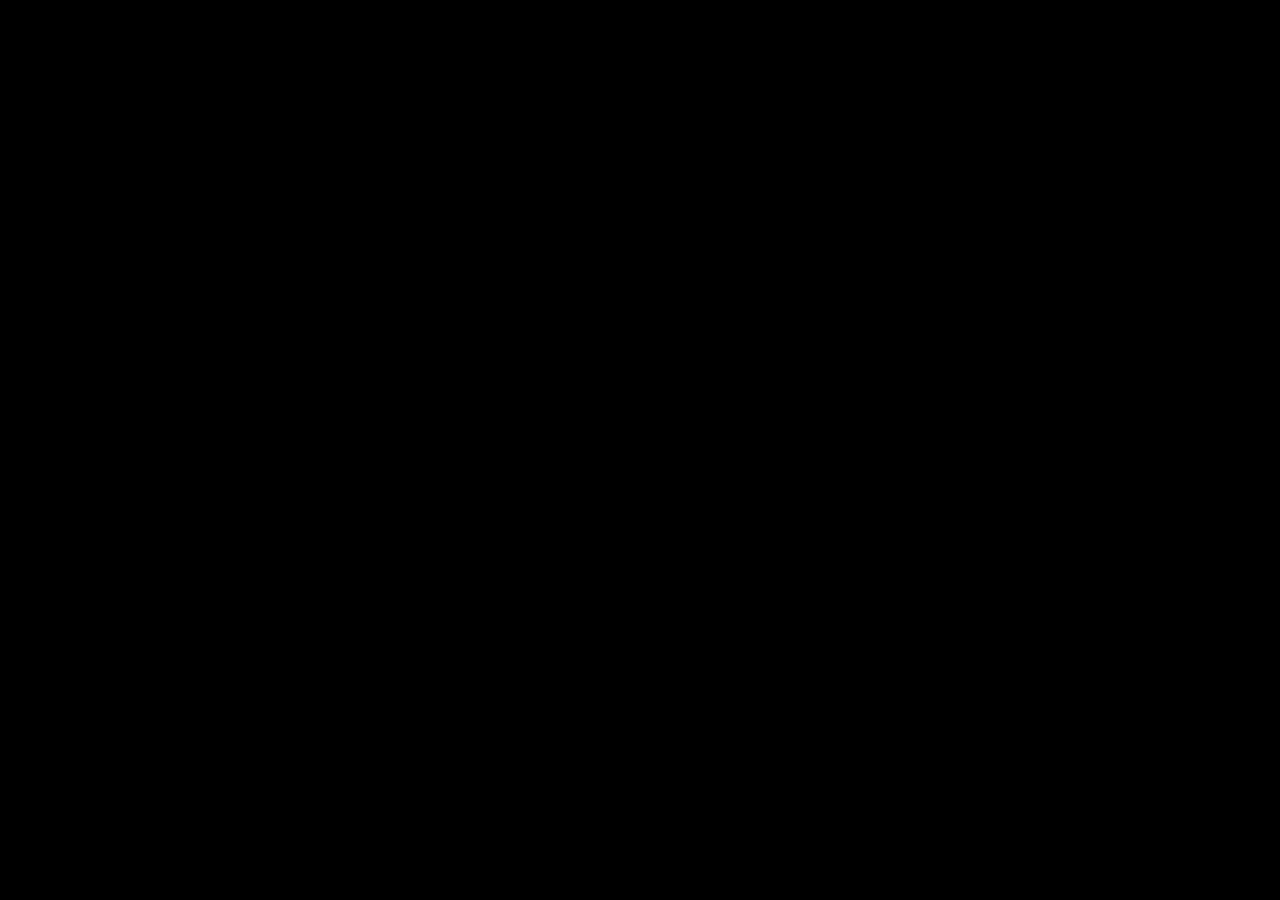
==== commit e537eacb: "Add files via upload" ====
--- a/index.html
+++ b/index.html
@@ -1,3006 +1,494 @@
-<!doctype html>
-<html lang="en">
-    <head>
-        <meta charset="UTF-8" />
-        <meta name="viewport" content="width=device-width, initial-scale=1.0" />
-        <title>Sairy Love Yuri!!</title>
-        <meta
-            name="description"
-            content="SairyTheKing — makes stuff, codes things."
-        />
-        <meta name="theme-color" content="#6c8ee3" />
-        <!-- Open Graph -->
-        <meta property="og:title" content="SairyTheKing" />
-        <meta property="og:description" content="makes stuff, codes things." />
-        <meta
-            property="og:image"
-            content="https://cdn.discordapp.com/avatars/1464524359526780938/a8a7210cdd31492e8fcf7c17d671b30e.webp?size=512"
-        />
-        <meta property="og:image:width" content="512" />
-        <meta property="og:image:height" content="512" />
-        <meta property="og:type" content="website" />
-        <meta property="og:site_name" content="SairyTheKing" />
-
-        <!-- Twitter Card -->
-        <meta name="twitter:card" content="summary" />
-        <meta name="twitter:title" content="SairyTheKing" />
-        <meta name="twitter:description" content="makes stuff, codes things." />
-        <meta
-            name="twitter:image"
-            content="https://cdn.discordapp.com/avatars/1464524359526780938/a8a7210cdd31492e8fcf7c17d671b30e.webp?size=512"
-        />
-
-        <!-- Fonts -->
-        <link rel="preconnect" href="https://fonts.googleapis.com" />
-        <link rel="preconnect" href="https://fonts.gstatic.com" crossorigin />
-        <link
-            href="https://fonts.googleapis.com/css2?family=Finger+Paint&family=Kalam:wght@400;700&family=Patrick+Hand&display=swap"
-            rel="stylesheet"
-        />
-        <style>
-            :root {
-                --bg: #f9fafb;
-                --ink: #2c2c2c;
-                --ink-soft: #7a7a7a;
-                --paper: #ffffff;
-                --accent: #6c8ee3;
-                --accent-deep: #4f6eb5;
-                --accent-soft: #eef2fb;
-                --accent-glow: rgba(108, 142, 227, 0.2);
-                --lilac: #c8b6e2;
-                --line: rgba(44, 44, 44, 0.08);
-                --shadow-sm: 0 2px 10px rgba(44, 44, 44, 0.03);
-                --shadow-md: 0 15px 40px -12px rgba(44, 44, 44, 0.08);
-                --shadow-lg: 0 30px 70px -20px rgba(44, 44, 44, 0.12);
-                --radius: 24px;
-                --font-display: "Finger Paint", cursive;
-                --font-body: "Patrick Hand", cursive;
-                --font-accent: "Kalam", cursive;
-                --ease: cubic-bezier(0.2, 0.8, 0.2, 1);
-                --blob-1: rgba(108, 142, 227, 0.15);
-                --blob-2: rgba(200, 182, 226, 0.15);
-                --blob-3: rgba(238, 242, 251, 0.6);
-                --nav-bg: rgba(255, 255, 255, 0.6);
-                --card-bg: rgba(255, 255, 255, 0.7);
-                --gradient-main: linear-gradient(
-                    135deg,
-                    rgba(255, 255, 255, 0.85) 0%,
-                    rgba(238, 242, 251, 0.85) 100%
-                );
-            }
-
-            [data-theme="dark"] {
-                --bg: #12121e;
-                --ink: #e8e4ee;
-                --ink-soft: #8a86a0;
-                --paper: #1c1c30;
-                --accent: #8ba8f0;
-                --accent-deep: #6c8ee3;
-                --accent-soft: rgba(108, 142, 227, 0.15);
-                --accent-glow: rgba(108, 142, 227, 0.2);
-                --lilac: #a890c8;
-                --line: rgba(232, 228, 238, 0.08);
-                --shadow-sm: 0 2px 10px rgba(0, 0, 0, 0.15);
-                --shadow-md: 0 15px 40px -12px rgba(0, 0, 0, 0.3);
-                --shadow-lg: 0 30px 70px -20px rgba(0, 0, 0, 0.4);
-                --nav-bg: rgba(18, 18, 30, 0.7);
-                --card-bg: rgba(28, 28, 48, 0.7);
-                --gradient-main: linear-gradient(
-                    135deg,
-                    rgba(28, 28, 48, 0.85) 0%,
-                    rgba(18, 18, 40, 0.85) 100%
-                );
-                --blob-1: rgba(108, 142, 227, 0.1);
-                --blob-2: rgba(168, 144, 200, 0.1);
-                --blob-3: rgba(40, 40, 70, 0.4);
-            }
-
-            * {
-                margin: 0;
-                padding: 0;
-                box-sizing: border-box;
-            }
-            html {
-                scroll-behavior: smooth;
-            }
-            body {
-                font-family: var(--font-body);
-                color: var(--ink);
-                background: var(--bg);
-                overflow-x: hidden;
-                position: relative;
-                min-height: 100vh;
-                line-height: 1.7;
-                -webkit-font-smoothing: antialiased;
-                text-rendering: optimizeLegibility;
-                transition:
-                    background 0.6s var(--ease),
-                    color 0.6s var(--ease);
-            }
-            a {
-                color: inherit;
-                text-decoration: none;
-            }
-            @media (hover: hover) {
-                body,
-                a,
-                button,
-                input,
-                textarea {
-                    cursor: none;
-                }
-            }
-            img {
-                display: block;
-                max-width: 100%;
-            }
-
-            .scroll-progress {
-                position: fixed;
-                top: 0;
-                left: 0;
-                height: 3px;
-                width: 0%;
-                background: linear-gradient(90deg, var(--accent), var(--lilac));
-                z-index: 100;
-                box-shadow: 0 0 12px var(--accent-glow);
-                transition: width 0.1s ease-out;
-            }
-
-            /* ── Cursor ── */
-            @media (hover: hover) {
-                .cursor-glow,
-                .cursor-dot {
-                    display: block;
-                }
-                .cursor-glow {
-                    position: fixed;
-                    top: 0;
-                    left: 0;
-                    width: 400px;
-                    height: 400px;
-                    border-radius: 50%;
-                    background: radial-gradient(
-                        circle,
-                        var(--accent-glow) 0%,
-                        transparent 70%
-                    );
-                    pointer-events: none;
-                    z-index: 9998;
-                    opacity: 1;
-                    transition: opacity 0.3s ease;
-                    will-change: transform;
-                    transform: translate3d(0, 0, 0);
-                }
-                .cursor-dot {
-                    position: fixed;
-                    top: 0;
-                    left: 0;
-                    pointer-events: none;
-                    z-index: 9999;
-                    opacity: 1;
-                    transition: opacity 0.3s ease;
-                    will-change: transform;
-                    transform: translate3d(0, 0, 0);
-                }
-                .cursor-dot-inner {
-                    position: absolute;
-                    top: 0;
-                    left: 0;
-                    width: 10px;
-                    height: 10px;
-                    background: var(--accent-deep);
-                    border-radius: 50%;
-                    transform: translate(-50%, -50%);
-                    transition:
-                        width 0.3s var(--ease),
-                        height 0.3s var(--ease),
-                        background 0.3s var(--ease),
-                        border 0.3s var(--ease);
-                }
-                .cursor-dot.hovering .cursor-dot-inner {
-                    width: 50px;
-                    height: 50px;
-                    background: rgba(255, 255, 255, 0.4);
-                    border: 2px solid var(--accent);
-                    backdrop-filter: blur(4px);
-                }
-                .cursor-dot.clicking .cursor-dot-inner {
-                    transform: translate(-50%, -50%) scale(0.6);
-                }
-            }
-            @media (hover: none) {
-                .cursor-glow,
-                .cursor-dot {
-                    display: none !important;
-                }
-            }
-
-            /* ── Background ── */
-            .bg-blobs {
-                position: fixed;
-                inset: 0;
-                z-index: -5;
-                overflow: hidden;
-                pointer-events: none;
-            }
-            .blob {
-                position: absolute;
-                border-radius: 50%;
-                filter: blur(90px);
-                will-change: transform, background;
-                transition: background 3s var(--ease);
-            }
-            .b1 {
-                top: -15%;
-                left: -10%;
-                width: 50vw;
-                height: 50vw;
-                background: var(--blob-1);
-                animation: drift 20s ease-in-out infinite;
-            }
-            .b2 {
-                bottom: -20%;
-                right: -15%;
-                width: 60vw;
-                height: 60vw;
-                background: var(--blob-2);
-                animation-delay: -5s;
-                animation-name: drift2;
-            }
-            .b3 {
-                top: 40%;
-                left: 50%;
-                width: 30vw;
-                height: 30vw;
-                background: var(--blob-3);
-                animation-delay: -10s;
-            }
-
-            @keyframes drift {
-                0%,
-                100% {
-                    transform: translate(0, 0) scale(1);
-                }
-                50% {
-                    transform: translate(40px, -30px) scale(1.05);
-                }
-            }
-            @keyframes drift2 {
-                0%,
-                100% {
-                    transform: translate(0, 0) scale(1);
-                }
-                50% {
-                    transform: translate(-50px, 40px) scale(0.95);
-                }
-            }
-
-            /* ── Clouds ── */
-            .cloud {
-                position: fixed;
-                z-index: -4;
-                border-radius: 50%;
-                filter: blur(60px);
-                pointer-events: none;
-                opacity: 0.2;
-                will-change: transform;
-            }
-            .cloud-1 {
-                top: 5%;
-                left: -8%;
-                width: 500px;
-                height: 140px;
-                background: linear-gradient(
-                    90deg,
-                    rgba(255, 182, 193, 0.4),
-                    rgba(200, 182, 226, 0.2)
-                );
-                animation: cloudFloat1 35s ease-in-out infinite;
-            }
-            .cloud-2 {
-                bottom: 15%;
-                right: -10%;
-                width: 600px;
-                height: 160px;
-                background: linear-gradient(
-                    90deg,
-                    rgba(200, 182, 226, 0.3),
-                    rgba(255, 218, 185, 0.2)
-                );
-                animation: cloudFloat2 40s ease-in-out infinite;
-            }
-            .cloud-3 {
-                top: 40%;
-                left: 15%;
-                width: 400px;
-                height: 100px;
-                background: linear-gradient(
-                    90deg,
-                    rgba(255, 255, 255, 0.3),
-                    rgba(255, 182, 193, 0.15)
-                );
-                animation: cloudFloat3 30s ease-in-out infinite;
-            }
-            .cloud-4 {
-                top: 70%;
-                left: -5%;
-                width: 350px;
-                height: 90px;
-                background: linear-gradient(
-                    90deg,
-                    rgba(200, 182, 226, 0.25),
-                    rgba(255, 255, 255, 0.2)
-                );
-                animation: cloudFloat1 45s ease-in-out infinite reverse;
-            }
-            @keyframes cloudFloat1 {
-                0%,
-                100% {
-                    transform: translateX(0) translateY(0);
-                }
-                50% {
-                    transform: translateX(60px) translateY(-15px);
-                }
-            }
-            @keyframes cloudFloat2 {
-                0%,
-                100% {
-                    transform: translateX(0) translateY(0);
-                }
-                50% {
-                    transform: translateX(-50px) translateY(10px);
-                }
-            }
-            @keyframes cloudFloat3 {
-                0%,
-                100% {
-                    transform: translateX(0) translateY(0);
-                }
-                50% {
-                    transform: translateX(40px) translateY(-8px);
-                }
-            }
-
-            .paper-grain {
-                position: fixed;
-                inset: 0;
-                z-index: -2;
-                pointer-events: none;
-                background-image: url("data:image/svg+xml,%3Csvg xmlns='http://www.w3.org/2000/svg' width='200' height='200'%3E%3Cfilter id='n'%3E%3CfeTurbulence type='fractalNoise' baseFrequency='0.85' numOctaves='2' stitchTiles='stitch'/%3E%3CfeColorMatrix values='0 0 0 0 0.45 0 0 0 0 0.55 0 0 0 0 0.68 0 0 0 0.3 0'/%3E%3C/filter%3E%3Crect width='100%25' height='100%25' filter='url(%23n)'/%3E%3C/svg%3E");
-                opacity: 0.2;
-                mix-blend-mode: multiply;
-                transition: opacity 0.6s var(--ease);
-            }
-            [data-theme="dark"] .paper-grain {
-                opacity: 0.06;
-                mix-blend-mode: screen;
-            }
-
-            /* ── Nav ── */
-            .nav {
-                position: fixed;
-                top: 24px;
-                left: 50%;
-                transform: translateX(-50%);
-                z-index: 50;
-                display: flex;
-                align-items: center;
-                gap: 4px;
-                padding: 8px 16px;
-                background: var(--nav-bg);
-                backdrop-filter: blur(20px) saturate(180%);
-                -webkit-backdrop-filter: blur(20px) saturate(180%);
-                border: 1px solid rgba(255, 255, 255, 0.9);
-                border-radius: 999px;
-                box-shadow: 0 10px 30px -8px rgba(44, 44, 44, 0.08);
-                font-family: var(--font-accent);
-                font-weight: 700;
-                font-size: 0.95rem;
-                color: var(--ink-soft);
-                transition:
-                    background 0.6s var(--ease),
-                    box-shadow 0.6s var(--ease);
-            }
-            [data-theme="dark"] .nav {
-                border-color: rgba(255, 255, 255, 0.06);
-            }
-            .nav a {
-                padding: 8px 18px;
-                border-radius: 999px;
-                transition: all 0.4s var(--ease);
-                display: inline-block;
-            }
-            @media (hover: hover) {
-                .nav a:hover {
-                    background: var(--accent-soft);
-                    color: var(--accent-deep);
-                }
-            }
-            .nav .view-count {
-                font-family: var(--font-accent);
-                font-size: 0.8rem;
-                color: var(--ink-soft);
-                padding: 4px 10px;
-                border-radius: 999px;
-                background: var(--accent-soft);
-                margin-right: 6px;
-                white-space: nowrap;
-                transition: all 0.4s var(--ease);
-                display: flex;
-                align-items: center;
-                gap: 4px;
-            }
-            .nav .logo-dot {
-                width: 8px;
-                height: 8px;
-                border-radius: 50%;
-                background: var(--accent);
-                margin-right: 10px;
-                box-shadow: 0 0 12px var(--accent);
-                animation: pulse-dot 3s infinite ease-in-out;
-                flex-shrink: 0;
-            }
-            @keyframes pulse-dot {
-                0%,
-                100% {
-                    transform: scale(1);
-                    opacity: 0.7;
-                }
-                50% {
-                    transform: scale(1.4);
-                    opacity: 1;
-                }
-            }
-
-            .theme-toggle {
-                background: none;
-                border: none;
-                padding: 8px 10px;
-                border-radius: 999px;
-                display: flex;
-                align-items: center;
-                justify-content: center;
-                transition: all 0.4s var(--ease);
-                color: var(--ink-soft);
-                margin-left: 4px;
-            }
-            .theme-toggle svg {
-                width: 20px;
-                height: 20px;
-                transition: transform 0.6s var(--ease);
-            }
-            [data-theme="dark"] .theme-toggle .sun-icon {
-                display: block;
-            }
-            [data-theme="dark"] .theme-toggle .moon-icon {
-                display: none;
-            }
-            .theme-toggle .sun-icon {
-                display: none;
-            }
-            .theme-toggle .moon-icon {
-                display: block;
-            }
-            @media (hover: hover) {
-                .theme-toggle:hover {
-                    background: var(--accent-soft);
-                    color: var(--accent-deep);
-                }
-                .theme-toggle:hover svg {
-                    transform: rotate(15deg);
-                }
-            }
-
-            @media (max-width: 560px) {
-                .nav {
-                    gap: 0;
-                    padding: 6px 12px;
-                    font-size: 0.8rem;
-                }
-                .nav a {
-                    padding: 6px 10px;
-                }
-                .theme-toggle {
-                    padding: 6px 8px;
-                }
-            }
-
-            /* ── FAB ── */
-            .fab {
-                position: fixed;
-                bottom: 30px;
-                right: 30px;
-                z-index: 40;
-                width: 52px;
-                height: 52px;
-                border-radius: 50%;
-                background: var(--paper);
-                border: 1px solid var(--line);
-                backdrop-filter: blur(12px);
-                box-shadow: var(--shadow-md);
-                display: flex;
-                align-items: center;
-                justify-content: center;
-                opacity: 0;
-                transform: translateY(20px) scale(0.8);
-                transition: all 0.5s var(--ease);
-                pointer-events: none;
-                color: var(--ink-soft);
-            }
-            .fab.visible {
-                opacity: 1;
-                transform: translateY(0) scale(1);
-                pointer-events: auto;
-            }
-            .fab svg {
-                width: 24px;
-                height: 24px;
-                transition: transform 0.4s var(--ease);
-            }
-            @media (hover: hover) {
-                .fab:hover {
-                    background: var(--accent-soft);
-                    color: var(--accent-deep);
-                    border-color: transparent;
-                    box-shadow: var(--shadow-lg);
-                }
-                .fab:hover svg {
-                    transform: translateY(-3px);
-                }
-            }
-            @media (max-width: 560px) {
-                .fab {
-                    bottom: 20px;
-                    right: 20px;
-                    width: 46px;
-                    height: 46px;
-                }
-                .fab svg {
-                    width: 20px;
-                    height: 20px;
-                }
-            }
-
-            /* ── Hero ── */
-            .hero {
-                min-height: 100vh;
-                display: flex;
-                flex-direction: column;
-                align-items: center;
-                justify-content: center;
-                text-align: center;
-                padding: 140px 22px 120px;
-                position: relative;
-            }
-            .avatar-stage {
-                position: relative;
-                width: 240px;
-                height: 240px;
-                margin-bottom: 48px;
-                will-change: transform;
-                animation: dropIn 1.2s var(--ease) forwards;
-                perspective: 1000px;
-            }
-            .avatar-stage.secret-hit {
-                animation: shake 0.4s var(--ease);
-            }
-            @keyframes shake {
-                0%,
-                100% {
-                    transform: translateX(0);
-                }
-                25% {
-                    transform: translateX(-6px) rotate(-2deg);
-                }
-                75% {
-                    transform: translateX(6px) rotate(2deg);
-                }
-            }
-            @keyframes dropIn {
-                0% {
-                    opacity: 0;
-                    transform: translateY(-30px) scale(0.95);
-                }
-                100% {
-                    opacity: 1;
-                    transform: translateY(0) scale(1);
-                }
-            }
-
-            .avatar-glow {
-                position: absolute;
-                inset: -50px;
-                border-radius: 50%;
-                background: radial-gradient(
-                    circle,
-                    var(--accent-glow) 0%,
-                    transparent 70%
-                );
-                filter: blur(20px);
-                animation: pulse 6s ease-in-out infinite;
-                z-index: 0;
-            }
-            @keyframes pulse {
-                0%,
-                100% {
-                    transform: scale(1);
-                    opacity: 0.7;
-                }
-                50% {
-                    transform: scale(1.1);
-                    opacity: 1;
-                }
-            }
-
-            .ring-dashed {
-                position: absolute;
-                inset: -20px;
-                border-radius: 50%;
-                border: 1.5px dashed rgba(108, 142, 227, 0.3);
-                animation: spin 40s linear infinite;
-            }
-            .ring-dashed-2 {
-                position: absolute;
-                inset: -40px;
-                border-radius: 50%;
-                border: 1px solid rgba(200, 182, 226, 0.3);
-                animation: spin 60s linear infinite reverse;
-            }
-            @keyframes spin {
-                to {
-                    transform: rotate(360deg);
-                }
-            }
-
-            .avatar-frame {
-                position: absolute;
-                inset: 0;
-                z-index: 2;
-                width: 240px;
-                height: 240px;
-                border-radius: 50%;
-                background: var(--paper);
-                padding: 8px;
-                box-shadow:
-                    0 25px 60px -15px rgba(108, 142, 227, 0.25),
-                    0 0 0 1px var(--line);
-                transition:
-                    transform 0.3s var(--ease),
-                    background 0.6s var(--ease),
-                    box-shadow 0.6s var(--ease);
-                cursor: pointer;
-            }
-            .avatar-frame img {
-                width: 100%;
-                height: 100%;
-                border-radius: 50%;
-                object-fit: cover;
-                background: var(--bg);
-                transition: background 0.6s var(--ease);
-            }
-
-            .orbit {
-                position: absolute;
-                inset: -60px;
-                z-index: 3;
-                pointer-events: none;
-                animation: spin 15s linear infinite;
-            }
-            .orbit .deco {
-                position: absolute;
-                background: var(--accent-deep);
-                width: 12px;
-                height: 12px;
-                border-radius: 50%;
-                box-shadow: 0 0 12px var(--accent-glow);
-            }
-            .orbit .deco.d4 {
-                width: 8px;
-                height: 8px;
-                background: var(--lilac);
-                box-shadow: 0 0 10px rgba(200, 182, 226, 0.5);
-            }
-            .orbit .d1 {
-                top: 0;
-                left: 50%;
-                transform: translateX(-50%);
-            }
-            .orbit .d2 {
-                top: 50%;
-                right: 0;
-                transform: translateY(-50%);
-            }
-            .orbit .d3 {
-                bottom: 0;
-                left: 50%;
-                transform: translateX(-50%);
-            }
-            .orbit .d4 {
-                top: 50%;
-                left: 0;
-                transform: translateY(-50%);
-            }
-
-            .hero-text {
-                animation: dropIn 1.2s var(--ease) 0.2s forwards;
-                opacity: 0;
-            }
-
-            .name {
-                font-family: var(--font-display);
-                font-size: clamp(2.6rem, 8vw, 4.2rem);
-                line-height: 1;
-                letter-spacing: 0px;
-                position: relative;
-                display: inline-block;
-                background: linear-gradient(
-                    135deg,
-                    var(--accent-deep) 0%,
-                    var(--lilac) 50%,
-                    var(--accent-deep) 100%
-                );
-                background-size: 200% auto;
-                -webkit-background-clip: text;
-                background-clip: text;
-                -webkit-text-fill-color: transparent;
-                animation: shimmer 5s linear infinite;
-                filter: drop-shadow(0 4px 15px var(--accent-glow));
-                cursor: pointer;
-                user-select: none;
-                -webkit-user-select: none;
-            }
-            .name.secret-active {
-                animation: shimmer 0.5s linear infinite !important;
-            }
-            @keyframes shimmer {
-                to {
-                    background-position: 200% center;
-                }
-            }
-
-            .underline-doodle {
-                display: block;
-                margin: 12px auto 0;
-                width: min(280px, 60%);
-                stroke-dasharray: 320;
-                stroke-dashoffset: 320;
-                animation: draw 2s var(--ease) 1.2s forwards;
-            }
-            @keyframes draw {
-                to {
-                    stroke-dashoffset: 0;
-                }
-            }
-
-            .typing-wrap {
-                margin-top: 16px;
-                height: 2.2em;
-                display: flex;
-                align-items: center;
-                justify-content: center;
-                gap: 6px;
-                opacity: 0;
-                animation: fadeIn 1s var(--ease) 1.5s forwards;
-            }
-            .typing-prefix {
-                font-family: var(--font-accent);
-                font-weight: 700;
-                font-size: clamp(1rem, 2.6vw, 1.2rem);
-                color: var(--ink-soft);
-                letter-spacing: 4px;
-                text-transform: uppercase;
-            }
-            .typing-text {
-                font-family: var(--font-accent);
-                font-weight: 700;
-                font-size: clamp(1rem, 2.6vw, 1.2rem);
-                color: var(--accent-deep);
-                letter-spacing: 2px;
-                text-transform: uppercase;
-                position: relative;
-            }
-            .typing-text .cursor-blink {
-                display: inline-block;
-                width: 3px;
-                height: 1.1em;
-                background: var(--accent-deep);
-                margin-left: 3px;
-                vertical-align: text-bottom;
-                animation: blink 0.8s step-end infinite;
-            }
-            @keyframes blink {
-                0%,
-                100% {
-                    opacity: 1;
-                }
-                50% {
-                    opacity: 0;
-                }
-            }
-
-            .scroll-hint {
-                position: absolute;
-                bottom: 30px;
-                left: 50%;
-                transform: translateX(-50%);
-                font-family: var(--font-accent);
-                font-weight: 700;
-                font-size: 0.8rem;
-                color: var(--ink-soft);
-                display: flex;
-                flex-direction: column;
-                align-items: center;
-                gap: 8px;
-                text-transform: uppercase;
-                letter-spacing: 3px;
-                animation:
-                    bob 2.5s ease-in-out infinite,
-                    fadeIn 1s ease 2s forwards;
-                opacity: 0;
-            }
-            .scroll-hint .arrow {
-                width: 16px;
-                height: 24px;
-                border: 1px solid var(--line);
-                border-radius: 10px;
-                position: relative;
-            }
-            .scroll-hint .arrow::after {
-                content: "";
-                position: absolute;
-                top: 5px;
-                left: 50%;
-                transform: translateX(-50%);
-                width: 2px;
-                height: 6px;
-                background: var(--accent);
-                border-radius: 2px;
-                animation: scrollWheel 2s infinite;
-            }
-            @keyframes scrollWheel {
-                0% {
-                    opacity: 0;
-                    transform: translate(-50%, 0);
-                }
-                50% {
-                    opacity: 1;
-                }
-                100% {
-                    opacity: 0;
-                    transform: translate(-50%, 8px);
-                }
-            }
-            @keyframes bob {
-                0%,
-                100% {
-                    transform: translateX(-50%) translateY(0);
-                }
-                50% {
-                    transform: translateX(-50%) translateY(4px);
-                }
-            }
-            @keyframes fadeIn {
-                to {
-                    opacity: 0.7;
-                }
-            }
-            /* ── Section ── */
-            .section {
-                max-width: 920px;
-                margin: 0 auto;
-                padding: 120px 22px;
-                position: relative;
-                z-index: 1;
-            }
-            .section-head {
-                text-align: center;
-                margin-bottom: 56px;
-                position: relative;
-            }
-            .section-title {
-                font-family: var(--font-display);
-                font-size: clamp(1.8rem, 4.5vw, 2.4rem);
-                color: var(--ink);
-                display: inline-block;
-                position: relative;
-                transition: color 0.6s var(--ease);
-            }
-            .section-head .scribble {
-                display: block;
-                margin: 10px auto 0;
-                width: 100px;
-                opacity: 0.8;
-                stroke-dasharray: 160;
-                stroke-dashoffset: 160;
-            }
-            .section-head.reveal.visible .scribble {
-                animation: draw 1.5s var(--ease) 0.3s forwards;
-            }
-
-            .card {
-                background: var(--card-bg);
-                backdrop-filter: blur(16px) saturate(180%);
-                -webkit-backdrop-filter: blur(16px) saturate(180%);
-                border-radius: var(--radius);
-                box-shadow: var(--shadow-md);
-                border: 1px solid rgba(255, 255, 255, 0.9);
-                position: relative;
-                transition:
-                    transform 0.4s var(--ease),
-                    box-shadow 0.6s var(--ease),
-                    background 0.6s var(--ease),
-                    border-color 0.6s var(--ease);
-                will-change: transform;
-                z-index: 1;
-                transform-style: preserve-3d;
-            }
-            [data-theme="dark"] .card {
-                border-color: rgba(255, 255, 255, 0.04);
-            }
-
-            .card::before {
-                content: "";
-                position: absolute;
-                inset: 0;
-                border-radius: var(--radius);
-                padding: 1.5px;
-                background: linear-gradient(
-                    135deg,
-                    var(--accent),
-                    var(--lilac),
-                    transparent
-                );
-                -webkit-mask:
-                    linear-gradient(#fff 0 0) content-box,
-                    linear-gradient(#fff 0 0);
-                -webkit-mask-composite: xor;
-                mask-composite: exclude;
-                opacity: 0;
-                transition: opacity 0.6s var(--ease);
-                pointer-events: none;
-                z-index: 2;
-            }
-            .card::after {
-                content: "";
-                position: absolute;
-                inset: 0;
-                border-radius: var(--radius);
-                background: radial-gradient(
-                    400px circle at var(--mx) var(--my),
-                    var(--accent-soft),
-                    transparent 40%
-                );
-                opacity: 0;
-                transition: opacity 0.4s var(--ease);
-                pointer-events: none;
-                z-index: 1;
-            }
-            @media (hover: hover) {
-                .card:hover {
-                    box-shadow: var(--shadow-lg);
-                    background: var(--paper);
-                    border-color: transparent;
-                }
-                .card:hover::before,
-                .card:hover::after {
-                    opacity: 1;
-                }
-            }
-
-            /* ── About ── */
-            .about-card {
-                max-width: 640px;
-                margin: 0 auto;
-                padding: 56px 44px;
-            }
-            .about-text {
-                font-family: var(--font-body);
-                font-size: clamp(1.15rem, 2.4vw, 1.3rem);
-                color: var(--ink);
-                line-height: 1.9;
-                position: relative;
-                z-index: 2;
-            }
-
-            /* ── Currently ── */
-            .currently-card {
-                max-width: 560px;
-                margin: 0 auto;
-                padding: 36px 44px;
-                display: flex;
-                align-items: center;
-                gap: 20px;
-            }
-            .status-dot-wrap {
-                flex-shrink: 0;
-                position: relative;
-                width: 16px;
-                height: 16px;
-            }
-            .status-dot {
-                width: 14px;
-                height: 14px;
-                border-radius: 50%;
-                background: #6bcf7f;
-                box-shadow: 0 0 14px rgba(107, 207, 127, 0.5);
-                animation: pulse-status 2s ease-in-out infinite;
-                position: absolute;
-                top: 0;
-                left: 0;
-            }
-            .status-dot-ping {
-                width: 14px;
-                height: 14px;
-                border-radius: 50%;
-                background: #6bcf7f;
-                position: absolute;
-                top: 0;
-                left: 0;
-                animation: ping-status 2s ease-in-out infinite;
-            }
-            @keyframes pulse-status {
-                0%,
-                100% {
-                    transform: scale(1);
-                    opacity: 0.9;
-                }
-                50% {
-                    transform: scale(1.2);
-                    opacity: 1;
-                }
-            }
-            @keyframes ping-status {
-                0% {
-                    transform: scale(1);
-                    opacity: 0.6;
-                }
-                100% {
-                    transform: scale(2.4);
-                    opacity: 0;
-                }
-            }
-            .currently-text {
-                font-family: var(--font-body);
-                font-size: clamp(1.1rem, 2.4vw, 1.25rem);
-                color: var(--ink);
-                z-index: 2;
-                position: relative;
-                flex: 1;
-            }
-            .currently-text .status-label {
-                font-family: var(--font-accent);
-                font-size: 0.7rem;
-                letter-spacing: 2px;
-                text-transform: uppercase;
-                color: var(--ink-soft);
-                font-weight: 700;
-                display: block;
-                margin-bottom: 4px;
-            }
-
-            /* ── Hobbies ── */
-            .hobby-grid {
-                display: grid;
-                grid-template-columns: repeat(2, 1fr);
-                gap: 24px;
-                max-width: 700px;
-                margin: 0 auto;
-            }
-            .hobby-card {
-                padding: 32px 28px;
-                text-align: center;
-                display: flex;
-                flex-direction: column;
-                align-items: center;
-                gap: 16px;
-            }
-            .hobby-card .hobby-icon {
-                width: 64px;
-                height: 64px;
-                border-radius: 20px;
-                background: var(--accent-soft);
-                border: 1px solid var(--line);
-                display: flex;
-                align-items: center;
-                justify-content: center;
-                transition: all 0.5s var(--ease);
-                transform: translateZ(30px);
-            }
-            @media (hover: hover) {
-                .hobby-card:hover .hobby-icon {
-                    background: var(--paper);
-                    border-color: transparent;
-                    transform: translateZ(30px) scale(1.05) rotate(-5deg);
-                }
-            }
-            .hobby-card .hobby-icon svg {
-                width: 30px;
-                height: 30px;
-                stroke: var(--accent-deep);
-                transition: stroke 0.5s var(--ease);
-            }
-            .hobby-card .hobby-name {
-                font-family: var(--font-display);
-                font-size: 1.15rem;
-                color: var(--ink);
-                transform: translateZ(20px);
-            }
-            .hobby-card .hobby-desc {
-                font-family: var(--font-body);
-                font-size: 0.95rem;
-                color: var(--ink-soft);
-                line-height: 1.5;
-                transform: translateZ(15px);
-            }
-
-            @media (max-width: 560px) {
-                .hobby-grid {
-                    grid-template-columns: 1fr;
-                }
-            }
-
-            /* ── Languages ── */
-            .lang-grid {
-                display: grid;
-                grid-template-columns: repeat(3, 1fr);
-                gap: 24px;
-            }
-            .lang-card.main {
-                grid-column: span 3;
-                padding: 36px 36px;
-                display: flex;
-                align-items: center;
-                gap: 32px;
-                background: var(--gradient-main);
-            }
-            .lang-card.main .lang-icon {
-                flex-shrink: 0;
-                width: 84px;
-                height: 84px;
-                border-radius: 24px;
-                background: var(--paper);
-                display: flex;
-                align-items: center;
-                justify-content: center;
-                box-shadow: 0 8px 20px -6px var(--accent-glow);
-                border: 1px solid var(--line);
-                transition: all 0.5s var(--ease);
-                transform: translateZ(40px);
-            }
-            @media (hover: hover) {
-                .lang-card.main:hover .lang-icon {
-                    transform: translateZ(40px) scale(1.05) rotate(-5deg);
-                }
-            }
-            .lang-card.main .lang-icon img {
-                width: 48px;
-                height: 48px;
-                filter: drop-shadow(0 2px 4px rgba(0, 0, 0, 0.05));
-            }
-            .lang-main-info {
-                flex: 1;
-                transform: translateZ(30px);
-            }
-            .lang-main-info .lang-name {
-                font-family: var(--font-display);
-                font-size: clamp(1.8rem, 5vw, 2.2rem);
-                color: var(--ink);
-                line-height: 1;
-                transition: color 0.6s var(--ease);
-            }
-            .lang-main-info .lang-tag {
-                font-family: var(--font-accent);
-                color: var(--accent-deep);
-                font-weight: 700;
-                font-size: 0.8rem;
-                text-transform: uppercase;
-                letter-spacing: 1px;
-                margin-top: 8px;
-                display: inline-block;
-                padding: 4px 12px;
-                background: var(--accent-soft);
-                border-radius: 8px;
-            }
-
-            .lang-card:not(.main) {
-                padding: 36px 20px;
-                text-align: center;
-                display: flex;
-                flex-direction: column;
-                align-items: center;
-                gap: 16px;
-            }
-            .lang-card .lang-icon-sm {
-                width: 64px;
-                height: 64px;
-                border-radius: 20px;
-                background: var(--paper);
-                border: 1px solid var(--line);
-                display: flex;
-                align-items: center;
-                justify-content: center;
-                transition: all 0.5s var(--ease);
-                transform: translateZ(30px);
-            }
-            @media (hover: hover) {
-                .lang-card:hover .lang-icon-sm {
-                    background: var(--accent-soft);
-                    border-color: transparent;
-                }
-            }
-            .lang-card .lang-icon-sm svg {
-                width: 28px;
-                height: 28px;
-                stroke: var(--ink-soft);
-                transition: stroke 0.5s var(--ease);
-            }
-            @media (hover: hover) {
-                .lang-card:hover .lang-icon-sm svg {
-                    stroke: var(--accent-deep);
-                }
-            }
-            .lang-card .lang-name-sm {
-                font-family: var(--font-display);
-                font-size: 1.2rem;
-                color: var(--ink);
-                transform: translateZ(20px);
-                transition: color 0.6s var(--ease);
-            }
-
-            @media (max-width: 720px) {
-                .lang-grid {
-                    grid-template-columns: 1fr 1fr;
-                }
-                .lang-card.main {
-                    grid-column: span 2;
-                    flex-direction: column;
-                    text-align: center;
-                    padding: 36px 24px;
-                }
-            }
-            @media (max-width: 440px) {
-                .lang-grid {
-                    grid-template-columns: 1fr;
-                }
-                .lang-card.main {
-                    grid-column: span 1;
-                }
-            }
-
-            /* ── Now Playing ── */
-            .nowplaying-wrapper {
-                max-width: 560px;
-                margin: 0 auto;
-            }
-            .nowplaying-card {
-                padding: 0;
-                overflow: hidden;
-                display: flex;
-                flex-direction: column;
-            }
-            .nowplaying-card .yt-embed {
-                position: relative;
-                width: 100%;
-                aspect-ratio: 16 / 9;
-                background: var(--bg);
-                overflow: hidden;
-            }
-            .nowplaying-card .yt-embed iframe {
-                width: 100%;
-                height: 100%;
-                border: none;
-                display: block;
-            }
-            .nowplaying-card .nowplaying-meta {
-                padding: 24px 28px;
-                display: flex;
-                align-items: center;
-                gap: 16px;
-            }
-            .nowplaying-card .np-icon {
-                width: 48px;
-                height: 48px;
-                border-radius: 14px;
-                flex-shrink: 0;
-                display: flex;
-                align-items: center;
-                justify-content: center;
-                background: var(--accent-soft);
-            }
-            .nowplaying-card .np-icon svg {
-                width: 24px;
-                height: 24px;
-                fill: var(--accent-deep);
-            }
-            .nowplaying-card .np-info {
-                flex: 1;
-                min-width: 0;
-            }
-            .nowplaying-card .np-label {
-                font-family: var(--font-accent);
-                font-size: 0.7rem;
-                letter-spacing: 2px;
-                text-transform: uppercase;
-                color: var(--ink-soft);
-                font-weight: 700;
-            }
-            .nowplaying-card .np-title {
-                font-family: var(--font-accent);
-                font-weight: 700;
-                font-size: 1.05rem;
-                color: var(--ink);
-                line-height: 1.3;
-                margin-top: 4px;
-                white-space: nowrap;
-                overflow: hidden;
-                text-overflow: ellipsis;
-            }
-            .nowplaying-card .np-artist {
-                font-family: var(--font-body);
-                font-size: 0.9rem;
-                color: var(--ink-soft);
-            }
-
-            /* ── Find Me ── */
-            .find-grid {
-                display: grid;
-                grid-template-columns: 1fr 1fr;
-                gap: 24px;
-                max-width: 740px;
-                margin: 0 auto;
-            }
-            .find-card {
-                display: flex;
-                align-items: center;
-                gap: 20px;
-                padding: 28px 28px;
-                overflow: hidden;
-            }
-            .find-card.float-1 {
-                animation: float-card 5s ease-in-out infinite;
-            }
-            .find-card.float-2 {
-                animation: float-card 5s ease-in-out 1.5s infinite;
-            }
-            @keyframes float-card {
-                0%,
-                100% {
-                    transform: translateY(0px);
-                }
-                50% {
-                    transform: translateY(-8px);
-                }
-            }
-            .find-card .icon-wrap {
-                width: 60px;
-                height: 60px;
-                border-radius: 18px;
-                flex-shrink: 0;
-                display: flex;
-                align-items: center;
-                justify-content: center;
-                background: var(--paper);
-                border: 1px solid var(--line);
-                box-shadow: 0 6px 14px -6px rgba(0, 0, 0, 0.04);
-                transition: all 0.5s var(--ease);
-                transform: translateZ(30px);
-            }
-            @media (hover: hover) {
-                .find-card:hover .icon-wrap {
-                    transform: translateZ(30px) scale(1.05) rotate(-5deg);
-                    background: var(--accent-soft);
-                    border-color: transparent;
-                }
-            }
-            .find-card .icon-wrap svg {
-                width: 30px;
-                height: 30px;
-            }
-            .find-card.github .icon-wrap svg {
-                fill: var(--ink);
-            }
-            .find-card.discord .icon-wrap svg {
-                fill: #5865f2;
-            }
-
-            .find-card .meta {
-                flex: 1;
-                min-width: 0;
-                transform: translateZ(20px);
-            }
-            .find-card .label {
-                font-family: var(--font-accent);
-                font-size: 0.75rem;
-                letter-spacing: 2px;
-                text-transform: uppercase;
-                color: var(--ink-soft);
-                font-weight: 700;
-            }
-            .find-card .handle {
-                font-family: var(--font-accent);
-                font-weight: 700;
-                font-size: 1.1rem;
-                color: var(--ink);
-                line-height: 1.3;
-                margin-top: 4px;
-                word-break: break-all;
-            }
-
-            @media (max-width: 680px) {
-                .find-grid {
-                    grid-template-columns: 1fr;
-                }
-            }
-
-            .gb-form {
-                display: flex;
-                flex-direction: column;
-                gap: 14px;
-                margin-bottom: 24px;
-                position: relative;
-                z-index: 2;
-            }
-            .gb-form input,
-            .gb-form textarea {
-                font-family: var(--font-body);
-                font-size: 1.05rem;
-                padding: 14px 18px;
-                border: 1.5px solid var(--line);
-                border-radius: 16px;
-                background: var(--paper);
-                color: var(--ink);
-                outline: none;
-                transition: all 0.4s var(--ease);
-                resize: vertical;
-                min-height: 48px;
-            }
-            .gb-form input:focus,
-            .gb-form textarea:focus {
-                border-color: var(--accent);
-                box-shadow: 0 0 0 4px var(--accent-soft);
-            }
-            .gb-form textarea {
-                min-height: 80px;
-            }
-            .gb-form input::placeholder,
-            .gb-form textarea::placeholder {
-                color: var(--ink-soft);
-                opacity: 0.6;
-            }
-            .gb-form .gb-submit {
-                align-self: flex-end;
-                font-family: var(--font-accent);
-                font-weight: 700;
-                font-size: 0.95rem;
-                padding: 10px 28px;
-                border: none;
-                border-radius: 999px;
-                background: var(--accent);
-                color: white;
-                transition: all 0.4s var(--ease);
-            }
-            @media (hover: hover) {
-                .gb-form .gb-submit:hover {
-                    background: var(--accent-deep);
-                    transform: scale(1.03);
-                    box-shadow: 0 6px 20px -8px var(--accent);
-                }
-            }
-            .gb-form .gb-submit:active {
-                transform: scale(0.97);
-            }
-
-            .gb-entries {
-                display: flex;
-                flex-direction: column;
-                gap: 16px;
-                position: relative;
-                z-index: 2;
-                max-height: 400px;
-                overflow-y: auto;
-                padding-right: 6px;
-            }
-            .gb-entries::-webkit-scrollbar {
-                width: 4px;
-            }
-            .gb-entries::-webkit-scrollbar-track {
-                background: transparent;
-            }
-            .gb-entries::-webkit-scrollbar-thumb {
-                background: var(--line);
-                border-radius: 4px;
-            }
-            .gb-entry {
-                padding: 16px 20px;
-                background: var(--accent-soft);
-                border-radius: 16px;
-                border: 1px solid var(--line);
-                transition: all 0.4s var(--ease);
-            }
-            [data-theme="dark"] .gb-entry {
-                background: rgba(108, 142, 227, 0.08);
-            }
-            .gb-entry .gb-author {
-                font-family: var(--font-accent);
-                font-weight: 700;
-                font-size: 0.85rem;
-                color: var(--accent-deep);
-                display: block;
-                margin-bottom: 4px;
-            }
-            .gb-entry .gb-text {
-                font-family: var(--font-body);
-                font-size: 1rem;
-                color: var(--ink);
-                line-height: 1.5;
-            }
-            .gb-entry .gb-time {
-                font-family: var(--font-accent);
-                font-size: 0.7rem;
-                color: var(--ink-soft);
-                opacity: 0.6;
-                margin-top: 6px;
-                display: block;
-            }
-
-            .gb-toast {
-                position: sticky;
-                bottom: 0;
-                margin-top: -50px;
-                left: 50%;
-                transform: translateX(-50%) translateY(20px);
-                font-family: var(--font-display);
-                font-size: 1.1rem;
-                color: #fff;
-                background: var(--accent-deep);
-                padding: 10px 28px;
-                border-radius: 999px;
-                opacity: 0;
-                pointer-events: none;
-                z-index: 5;
-                box-shadow: 0 8px 25px -8px rgba(0, 0, 0, 0.15);
-                transition: all 0.5s var(--ease);
-            }
-            .gb-toast.show {
-                opacity: 1;
-                transform: translateX(-50%) translateY(0);
-            }
-
-            .gb-empty {
-                font-family: var(--font-body);
-                font-size: 1rem;
-                color: var(--ink-soft);
-                text-align: center;
-                padding: 40px 20px;
-                opacity: 0.6;
-                line-height: 1.6;
-            }
-            .gb-empty .icon {
-                font-size: 1.6rem;
-                display: block;
-                margin-bottom: 8px;
-            }
-
-            .gb-entry.fresh {
-                animation: gbFadeIn 0.6s var(--ease) forwards;
-            }
-            @keyframes gbFadeIn {
-                0% {
-                    opacity: 0;
-                    transform: translateY(12px) scale(0.97);
-                }
-                100% {
-                    opacity: 1;
-                    transform: translateY(0) scale(1);
-                }
-            }
-
-            .gb-form .gb-submit:disabled {
-                opacity: 0.5;
-                pointer-events: none;
-            }
-
-            .gb-count {
-                font-family: var(--font-accent);
-                font-size: 0.8rem;
-                color: var(--ink-soft);
-                font-weight: 700;
-                opacity: 0.6;
-                margin-left: 6px;
-            }
-
-            .view-count.loading #viewCountNum {
-                animation: pulse-dot 1s ease-in-out infinite;
-            }
-            /* ── Guestbook Modal ── */
-            .modal-overlay {
-                position: fixed;
-                inset: 0;
-                z-index: 80;
-                background: rgba(0, 0, 0, 0.3);
-                backdrop-filter: blur(8px);
-                -webkit-backdrop-filter: blur(8px);
-                display: flex;
-                align-items: center;
-                justify-content: center;
-                padding: 20px;
-                opacity: 0;
-                visibility: hidden;
-                transition: all 0.4s var(--ease);
-            }
-            .modal-overlay.open {
-                opacity: 1;
-                visibility: visible;
-            }
-            .modal-content {
-                width: 100%;
-                max-width: 580px;
-                max-height: 85vh;
-                background: var(--paper);
-                border-radius: var(--radius);
-                box-shadow: var(--shadow-lg);
-                border: 1px solid var(--line);
-                padding: 36px 32px;
-                overflow-y: auto;
-                transform: scale(0.95) translateY(20px);
-                transition: transform 0.4s var(--ease);
-                position: relative;
-            }
-            .modal-overlay.open .modal-content {
-                transform: scale(1) translateY(0);
-            }
-            .modal-close {
-                position: absolute;
-                top: 16px;
-                right: 16px;
-                background: none;
-                border: none;
-                font-size: 1.4rem;
-                color: var(--ink-soft);
-                padding: 4px 8px;
-                border-radius: 8px;
-                transition: all 0.3s var(--ease);
-                font-family: var(--font-body);
-            }
-            @media (hover: hover) {
-                .modal-close:hover {
-                    background: var(--accent-soft);
-                    color: var(--ink);
-                }
-            }
-            .modal-title {
-                font-family: var(--font-display);
-                font-size: 1.4rem;
-                color: var(--ink);
-                margin-bottom: 24px;
-            }
-            .modal .gb-form {
-                margin-bottom: 24px;
-            }
-            .modal .gb-entries {
-                max-height: 300px;
-            }
-            .modal-content::-webkit-scrollbar {
-                width: 4px;
-            }
-            .modal-content::-webkit-scrollbar-thumb {
-                background: var(--line);
-                border-radius: 4px;
-            }
-
-            /* ── Pixel Art Canvas ── */
-            #pixelCanvas {
-                position: fixed;
-                inset: 0;
-                width: 100%;
-                height: 100%;
-                z-index: 90;
-                pointer-events: none;
-                opacity: 0;
-                transition: opacity 0.6s var(--ease);
-            }
-            #pixelCanvas.active {
-                opacity: 1;
-            }
-
-            /* ── Footer ── */
-            footer {
-                text-align: center;
-                padding: 80px 22px 60px;
-                font-family: var(--font-accent);
-                color: var(--ink-soft);
-                font-size: 0.9rem;
-                font-weight: 700;
-                transition: color 0.6s var(--ease);
-            }
-
-            /* ── Reveal ── */
-            .reveal {
-                opacity: 0;
-                transform: translateY(40px) scale(0.98);
-                transition:
-                    opacity 1.2s var(--ease),
-                    transform 1.2s var(--ease);
-            }
-            .reveal.visible {
-                opacity: 1;
-                transform: translateY(0) scale(1);
-            }
-
-            /* ── Section spacing ── */
-            @media (max-width: 720px) {
-                .section {
-                    padding: 80px 22px;
-                }
-                .about-card {
-                    padding: 40px 28px;
-                }
-                .currently-card {
-                    padding: 28px 28px;
-                    flex-direction: column;
-                    text-align: center;
-                }
-                .nowplaying-card .nowplaying-meta {
-                    padding: 18px 20px;
-                }
-            }
-
-            /* ── Reduced motion ── */
-            @media (prefers-reduced-motion: reduce) {
-                * {
-                    animation: none !important;
-                    transition: none !important;
-                }
-                .reveal {
-                    opacity: 1;
-                    transform: none;
-                }
-                .avatar-stage,
-                .hero-text,
-                .scroll-hint,
-                .typing-wrap {
-                    opacity: 1;
-                }
-                .underline-doodle,
-                .scribble {
-                    stroke-dashoffset: 0;
-                }
-                .find-card.float-1,
-                .find-card.float-2 {
-                    animation: none;
-                }
-                #pixelCanvas {
-                    display: none;
-                }
-            }
-        </style>
-    </head>
-    <body>
-        <div class="scroll-progress" id="scrollProgress"></div>
-        <div class="cursor-glow" id="cursorGlow"></div>
-        <div class="cursor-dot" id="cursorDot">
-            <div class="cursor-dot-inner"></div>
-        </div>
-        <canvas id="pixelCanvas"></canvas>
-
-        <div class="bg-blobs" aria-hidden="true">
-            <div class="blob b1" id="blob1"></div>
-            <div class="blob b2" id="blob2"></div>
-            <div class="blob b3" id="blob3"></div>
-        </div>
-        <div class="cloud cloud-1" aria-hidden="true"></div>
-        <div class="cloud cloud-2" aria-hidden="true"></div>
-        <div class="cloud cloud-3" aria-hidden="true"></div>
-        <div class="cloud cloud-4" aria-hidden="true"></div>
-        <div class="paper-grain" aria-hidden="true"></div>
-
-        <nav class="nav" aria-label="Primary">
-            <span class="logo-dot" aria-hidden="true"></span>
-            <span class="view-count" id="viewCount" title="Visitors"
-                >👁 <span id="viewCountNum">—</span></span
-            >
-            <a href="#about">About</a>
-            <a href="#currently">Now</a>
-            <a href="#hobbies">Fun</a>
-            <a href="#languages">Lang</a>
-            <a href="#nowplaying">Music</a>
-            <a href="#find">Find</a>
-            <a href="#" id="chatBtn">Chat</a>
-            <button
-                class="theme-toggle"
-                id="themeToggle"
-                aria-label="Toggle dark mode"
-            >
-                <svg
-                    class="moon-icon"
-                    viewBox="0 0 24 24"
-                    fill="none"
-                    stroke="currentColor"
-                    stroke-width="2"
-                    stroke-linecap="round"
-                    stroke-linejoin="round"
-                >
-                    <path d="M21 12.79A9 9 0 1 1 11.21 3 7 7 0 0 0 21 12.79z" />
-                </svg>
-                <svg
-                    class="sun-icon"
-                    viewBox="0 0 24 24"
-                    fill="none"
-                    stroke="currentColor"
-                    stroke-width="2"
-                    stroke-linecap="round"
-                    stroke-linejoin="round"
-                >
-                    <circle cx="12" cy="12" r="5" />
-                    <line x1="12" y1="1" x2="12" y2="3" />
-                    <line x1="12" y1="21" x2="12" y2="23" />
-                    <line x1="4.22" y1="4.22" x2="5.64" y2="5.64" />
-                    <line x1="18.36" y1="18.36" x2="19.78" y2="19.78" />
-                    <line x1="1" y1="12" x2="3" y2="12" />
-                    <line x1="21" y1="12" x2="23" y2="12" />
-                    <line x1="4.22" y1="19.78" x2="5.64" y2="18.36" />
-                    <line x1="18.36" y1="5.64" x2="19.78" y2="4.22" />
-                </svg>
-            </button>
-        </nav>
-
-        <button class="fab" id="fab" aria-label="Scroll to top">
-            <svg
-                viewBox="0 0 24 24"
-                fill="none"
-                stroke="currentColor"
-                stroke-width="2.5"
-                stroke-linecap="round"
-                stroke-linejoin="round"
-            >
-                <polyline points="18 15 12 9 6 15" />
-            </svg>
-        </button>
-
-        <header class="hero" id="top">
-            <div class="avatar-stage" id="avatarStage">
-                <div class="avatar-glow" id="avatarGlow"></div>
-                <div class="ring-dashed"></div>
-                <div class="ring-dashed-2"></div>
-                <div class="avatar-frame" id="avatarFrame">
-                    <img
-                        src="https://cdn.discordapp.com/avatars/1464524359526780938/a8a7210cdd31492e8fcf7c17d671b30e.webp?size=1024"
-                        alt="SairyTheKing Discord avatar"
-                        width="240"
-                        height="240"
-                        id="avatarImg"
-                    />
-                </div>
-                <div class="orbit" aria-hidden="true">
-                    <span class="deco d1"></span>
-                    <span class="deco d2"></span>
-                    <span class="deco d3"></span>
-                    <span class="deco d4"></span>
-                </div>
-            </div>
-
-            <div class="hero-text">
-                <h1 class="name" id="secretName">SairyTheKing</h1>
-                <svg
-                    class="underline-doodle"
-                    viewBox="0 0 320 22"
-                    aria-hidden="true"
-                >
-                    <path
-                        d="M6,12 Q60,2 120,12 T240,12 T314,10"
-                        fill="none"
-                        stroke="var(--accent)"
-                        stroke-width="3"
-                        stroke-linecap="round"
-                    />
-                </svg>
-                <div class="typing-wrap" id="typingWrap">
-                    <span class="typing-prefix">✦</span>
-                    <span class="typing-text" id="typingText">
-                        <span id="typedPhrase"></span
-                        ><span class="cursor-blink"></span>
-                    </span>
-                </div>
-            </div>
-
-            <div class="scroll-hint" aria-hidden="true">
-                <span>Scroll</span>
-                <span class="arrow"></span>
-            </div>
-        </header>
-
-        <section class="section" id="about">
-            <div class="section-head reveal">
-                <h2 class="section-title">About Me</h2>
-                <svg class="scribble" viewBox="0 0 160 14" aria-hidden="true">
-                    <path
-                        d="M4,8 Q40,2 80,8 T156,7"
-                        fill="none"
-                        stroke="var(--accent)"
-                        stroke-width="2.5"
-                        stroke-linecap="round"
-                    />
-                </svg>
-            </div>
-
-            <div class="card about-card reveal">
-                <p class="about-text">
-                    person who yap a bit much if youre my best friend or just
-                    friend, but if u see me and talk rude then i will block you
-                    tbh
-                </p>
-            </div>
-        </section>
-
-        <section class="section" id="currently">
-            <div class="section-head reveal">
-                <h2 class="section-title">Currently</h2>
-                <svg class="scribble" viewBox="0 0 160 14" aria-hidden="true">
-                    <path
-                        d="M4,8 Q40,2 80,8 T156,7"
-                        fill="none"
-                        stroke="var(--accent)"
-                        stroke-width="2.5"
-                        stroke-linecap="round"
-                    />
-                </svg>
-            </div>
-
-            <div class="card currently-card reveal">
-                <div class="status-dot-wrap">
-                    <div class="status-dot-ping"></div>
-                    <div class="status-dot"></div>
-                </div>
-                <div class="currently-text">
-                    <span class="status-label">Status</span>
-                    <span id="statusText">playing Jujutsu Shenanigans</span>
-                </div>
-            </div>
-        </section>
-
-        <section class="section" id="hobbies">
-            <div class="section-head reveal">
-                <h2 class="section-title">Hobbies</h2>
-                <svg class="scribble" viewBox="0 0 160 14" aria-hidden="true">
-                    <path
-                        d="M4,8 Q40,2 80,8 T156,7"
-                        fill="none"
-                        stroke="var(--accent)"
-                        stroke-width="2.5"
-                        stroke-linecap="round"
-                    />
-                </svg>
-            </div>
-
-            <div class="hobby-grid">
-                <div class="card hobby-card reveal">
-                    <div class="hobby-icon" aria-hidden="true">
-                        <svg
-                            viewBox="0 0 24 24"
-                            fill="none"
-                            stroke="currentColor"
-                            stroke-width="2"
-                            stroke-linecap="round"
-                            stroke-linejoin="round"
-                        >
-                            <rect x="2" y="6" width="20" height="12" rx="2" />
-                            <path d="M6 12h4" />
-                            <path d="M14 12h4" />
-                            <circle cx="8" cy="9" r=".5" fill="currentColor" />
-                            <circle cx="16" cy="9" r=".5" fill="currentColor" />
-                        </svg>
-                    </div>
-                    <div class="hobby-name">Game Dev</div>
-                    <div class="hobby-desc">
-                        building stuff in Luau, making games and tools
-                    </div>
-                </div>
-
-                <div class="card hobby-card reveal">
-                    <div class="hobby-icon" aria-hidden="true">
-                        <svg
-                            viewBox="0 0 24 24"
-                            fill="none"
-                            stroke="currentColor"
-                            stroke-width="2"
-                            stroke-linecap="round"
-                            stroke-linejoin="round"
-                        >
-                            <rect x="3" y="3" width="18" height="18" rx="3" />
-                            <path d="M8 8h3v8H8z" />
-                            <path d="M13 8h3v8h-3z" />
-                        </svg>
-                    </div>
-                    <div class="hobby-name">Roblox</div>
-                    <div class="hobby-desc">
-                        Jujutsu Shenanigans, scripting, and vibing
-                    </div>
-                </div>
-
-                <div class="card hobby-card reveal">
-                    <div class="hobby-icon" aria-hidden="true">
-                        <svg
-                            viewBox="0 0 24 24"
-                            fill="none"
-                            stroke="currentColor"
-                            stroke-width="2"
-                            stroke-linecap="round"
-                            stroke-linejoin="round"
-                        >
-                            <rect x="2" y="4" width="20" height="14" rx="2" />
-                            <path d="M10 8l6 4-6 4V8z" />
-                            <line x1="10" y1="20" x2="14" y2="20" />
-                        </svg>
-                    </div>
-                    <div class="hobby-name">Anime & Manga</div>
-                    <div class="hobby-desc">
-                        watching, reading, collecting feels
-                    </div>
-                </div>
-
-                <div class="card hobby-card reveal">
-                    <div class="hobby-icon" aria-hidden="true">
-                        <svg
-                            viewBox="0 0 24 24"
-                            fill="none"
-                            stroke="currentColor"
-                            stroke-width="2"
-                            stroke-linecap="round"
-                            stroke-linejoin="round"
-                        >
-                            <path d="M9 18V5l12-2v13" />
-                            <circle cx="6" cy="18" r="3" />
-                            <circle cx="18" cy="16" r="3" />
-                        </svg>
-                    </div>
-                    <div class="hobby-name">Music</div>
-                    <div class="hobby-desc">
-                        Kasane Teto, Vocaloid, and all kinds of stuff
-                    </div>
-                </div>
-            </div>
-        </section>
-
-        <section class="section" id="languages">
-            <div class="section-head reveal">
-                <h2 class="section-title">Languages</h2>
-                <svg class="scribble" viewBox="0 0 160 14" aria-hidden="true">
-                    <path
-                        d="M4,8 Q40,2 80,8 T156,7"
-                        fill="none"
-                        stroke="var(--accent)"
-                        stroke-width="2.5"
-                        stroke-linecap="round"
-                    />
-                </svg>
-            </div>
-
-            <div class="lang-grid">
-                <div class="card lang-card main reveal">
-                    <div class="lang-icon" aria-hidden="true">
-                        <img
-                            src="https://luau.org/_astro/luau-logo.DU3ngeWd.svg"
-                            alt="Luau Logo"
-                        />
-                    </div>
-                    <div class="lang-main-info">
-                        <div class="lang-name">Lua</div>
-                        <div class="lang-tag">Main Language</div>
-                    </div>
-                </div>
-
-                <div class="card lang-card reveal">
-                    <div class="lang-icon-sm" aria-hidden="true">
-                        <svg
-                            viewBox="0 0 24 24"
-                            fill="none"
-                            stroke="currentColor"
-                            stroke-width="2"
-                            stroke-linecap="round"
-                            stroke-linejoin="round"
-                        >
-                            <path
-                                d="M14 3v2h3.59l-9.83 9.83 1.41 1.41L19 6.41V10h2V3h-7z"
-                            />
-                            <path
-                                d="M5 7a2 2 0 0 0-2 2v11a2 2 0 0 0 2 2h11a2 2 0 0 0 2-2v-3h-2v3H5V9h4V7H5z"
-                            />
-                        </svg>
-                    </div>
-                    <div class="lang-name-sm">JavaScript</div>
-                </div>
-
-                <div class="card lang-card reveal">
-                    <div class="lang-icon-sm" aria-hidden="true">
-                        <svg
-                            viewBox="0 0 24 24"
-                            fill="none"
-                            stroke="currentColor"
-                            stroke-width="2"
-                            stroke-linecap="round"
-                            stroke-linejoin="round"
-                        >
-                            <polyline points="16 18 22 12 16 6" />
-                            <polyline points="8 6 2 12 8 18" />
-                        </svg>
-                    </div>
-                    <div class="lang-name-sm">Python</div>
-                </div>
-
-                <div class="card lang-card reveal">
-                    <div class="lang-icon-sm" aria-hidden="true">
-                        <svg
-                            viewBox="0 0 24 24"
-                            fill="none"
-                            stroke="currentColor"
-                            stroke-width="2"
-                            stroke-linecap="round"
-                            stroke-linejoin="round"
-                        >
-                            <path d="M4 6l16 0" />
-                            <path d="M4 12l16 0" />
-                            <path d="M4 18l16 0" />
-                            <path d="M8 4l0 16" />
-                            <path d="M16 4l0 16" />
-                        </svg>
-                    </div>
-                    <div class="lang-name-sm">HTML/CSS</div>
-                </div>
-            </div>
-        </section>
-
-        <section class="section" id="nowplaying">
-            <div class="section-head reveal">
-                <h2 class="section-title">Now Playing</h2>
-                <svg class="scribble" viewBox="0 0 160 14" aria-hidden="true">
-                    <path
-                        d="M4,8 Q40,2 80,8 T156,7"
-                        fill="none"
-                        stroke="var(--accent)"
-                        stroke-width="2.5"
-                        stroke-linecap="round"
-                    />
-                </svg>
-            </div>
-
-            <div class="nowplaying-wrapper reveal">
-                <div class="card nowplaying-card">
-                    <div class="yt-embed">
-                        <iframe
-                            src="https://www.youtube.com/embed/I4ME8iID7Bk?si=SjpdDA4V7PQMoRnQ&autoplay=1&mute=1"
-                            title="bitbreaker - You Make Me Sick ft. Kasane Teto"
-                            allow="
-                                accelerometer;
-                                autoplay;
-                                clipboard-write;
-                                encrypted-media;
-                                gyroscope;
-                                picture-in-picture;
-                                web-share;
-                            "
-                            referrerpolicy="strict-origin-when-cross-origin"
-                            allowfullscreen
-                            loading="lazy"
-                        ></iframe>
-                    </div>
-                    <div class="nowplaying-meta">
-                        <div class="np-icon" aria-hidden="true">
-                            <svg viewBox="0 0 24 24">
-                                <path d="M9 18V5l12-2v13" />
-                                <circle cx="6" cy="18" r="3" />
-                                <circle cx="18" cy="16" r="3" />
-                            </svg>
-                        </div>
-                        <div class="np-info">
-                            <div class="np-label">Now Playing</div>
-                            <div class="np-title">You Make Me Sick</div>
-                            <div class="np-artist">
-                                bitbreaker ft. Kasane Teto
-                            </div>
-                        </div>
-                    </div>
-                </div>
-            </div>
-        </section>
-
-        <section class="section" id="find">
-            <div class="section-head reveal">
-                <h2 class="section-title">Find Me</h2>
-                <svg class="scribble" viewBox="0 0 160 14" aria-hidden="true">
-                    <path
-                        d="M4,8 Q40,2 80,8 T156,7"
-                        fill="none"
-                        stroke="var(--accent)"
-                        stroke-width="2.5"
-                        stroke-linecap="round"
-                    />
-                </svg>
-            </div>
-
-            <div class="find-grid">
-                <a
-                    class="card find-card github reveal float-1"
-                    href="https://github.com/SairyTheKing"
-                    target="_blank"
-                    rel="noopener noreferrer"
-                >
-                    <div class="icon-wrap" aria-hidden="true">
-                        <svg viewBox="0 0 24 24">
-                            <path
-                                d="M12 .297c-6.63 0-12 5.373-12 12 0 5.303 3.438 9.8 8.205 11.385.6.113.82-.258.82-.577 0-.285-.01-1.04-.015-2.04-3.338.724-4.042-1.61-4.042-1.61C4.422 18.07 3.633 17.7 3.633 17.7c-1.087-.744.084-.729.084-.729 1.205.084 1.838 1.236 1.838 1.236 1.07 1.835 2.809 1.305 3.495.998.108-.776.417-1.305.76-1.605-2.665-.3-5.466-1.332-5.466-5.93 0-1.31.465-2.38 1.235-3.22-.135-.303-.54-1.523.105-3.176 0 0 1.005-.322 3.3 1.23.96-.267 1.98-.399 3-.405 1.02.006 2.04.138 3 .405 2.28-1.552 3.285-1.23 3.285-1.23.645 1.653.24 2.873.12 3.176.765.84 1.23 1.91 1.23 3.22 0 4.61-2.805 5.625-5.475 5.92.42.36.81 1.096.81 2.22 0 1.606-.015 2.896-.015 3.286 0 .315.21.69.825.57C20.565 22.092 24 17.592 24 12.297c0-6.627-5.373-12-12-12"
-                            />
-                        </svg>
-                    </div>
-                    <div class="meta">
-                        <div class="label">GitHub</div>
-                        <div class="handle">SairyTheKing</div>
-                    </div>
-                </a>
-
-                <a
-                    class="card find-card discord reveal float-2"
-                    href="https://discord.com/users/1464524359526780938"
-                    target="_blank"
-                    rel="noopener noreferrer"
-                >
-                    <div class="icon-wrap" aria-hidden="true">
-                        <svg viewBox="0 0 24 24">
-                            <path
-                                d="M20.317 4.37a19.791 19.791 0 0 0-4.885-1.515.074.074 0 0 0-.079.037c-.21.375-.444.864-.608 1.25a18.27 18.27 0 0 0-5.487 0 12.64 12.64 0 0 0-.617-1.25.077.077 0 0 0-.079-.037A19.736 19.736 0 0 0 3.677 4.37a.07.07 0 0 0-.032.027C.533 9.046-.32 13.58.099 18.057a.082.082 0 0 0 .031.057 19.9 19.9 0 0 0 5.993 3.03.078.078 0 0 0 .084-.028c.462-.63.874-1.295 1.226-1.994a.076.076 0 0 0-.041-.106 13.107 13.107 0 0 1-1.872-.892.077.077 0 0 1-.008-.128 10.2 10.2 0 0 0 .372-.292.074.074 0 0 1 .077-.01c3.928 1.793 8.18 1.793 12.062 0a.074.074 0 0 1 .078.010c.12.098.246.198.373.292a.077.077 0 0 1-.006.127 12.299 12.299 0 0 1-1.873.892.077.077 0 0 0-.041.107c.36.698.772 1.362 1.225 1.993a.076.076 0 0 0 .084.028 19.839 19.839 0 0 0 6.002-3.03.077.077 0 0 0 .032-.054c.5-5.177-.838-9.674-3.549-13.66a.061.061 0 0 0-.031-.03zM8.02 15.33c-1.183 0-2.157-1.085-2.157-2.419 0-1.333.956-2.419 2.157-2.419 1.21 0 2.176 1.096 2.157 2.42 0 1.333-.956 2.418-2.157 2.418zm7.975 0c-1.183 0-2.157-1.085-2.157-2.419 0-1.333.955-2.419 2.157-2.419 1.21 0 2.176 1.096 2.157 2.42 0 1.333-.946 2.418-2.157 2.418z"
-                            />
-                        </svg>
-                    </div>
-                    <div class="meta">
-                        <div class="label">Discord</div>
-                        <div class="handle">SairyTheKing</div>
-                    </div>
-                </a>
-            </div>
-        </section>
-
-        <div class="modal-overlay" id="gbModal">
-            <div class="modal-content">
-                <button class="modal-close" id="gbModalClose">✕</button>
-                <div class="modal-title">
-                    Guestbook<span class="gb-count" id="gbCount"></span>
-                </div>
-                <form class="gb-form" id="gbForm">
-                    <input
-                        type="text"
-                        id="gbName"
-                        placeholder="your name..."
-                        maxlength="40"
-                        required
-                    />
-                    <textarea
-                        id="gbMessage"
-                        placeholder="say something nice..."
-                        maxlength="280"
-                        required
-                    ></textarea>
-                    <button class="gb-submit" type="submit">✎ sign</button>
-                </form>
-                <div class="gb-entries" id="gbEntries">
-                    <div class="gb-empty" id="gbEmpty">
-                        <span class="icon">🖊️</span>
-                        no messages yet... be the first!
-                    </div>
-                </div>
-                <div class="gb-toast" id="gbToast">✎ signed!</div>
-            </div>
-        </div>
-
-        <footer>
-            <p>© SairyTheKing</p>
-        </footer>
-
-        <script>
-            const SUPABASE_URL = "https://pknreygbygsnyorzdopa.supabase.co";
-            const SUPABASE_KEY =
-                "eyJhbGciOiJIUzI1NiIsInR5cCI6IkpXVCJ9.eyJpc3MiOiJzdXBhYmFzZSIsInJlZiI6InBrbnJleWdieWdzbnlvcnpkb3BhIiwicm9sZSI6ImFub24iLCJpYXQiOjE3ODM0MjM1NjIsImV4cCI6MjA4OTk5OTU2Mn0.zXQ832IiLQycghrobjUNjt_phtrOSQRmGCch2FwKGF4";
-
-            // ── Cursor ──
-            (function () {
-                const isTouch = window.matchMedia("(hover: none)").matches;
-                if (isTouch) return;
-
-                const cursorGlow = document.getElementById("cursorGlow");
-                const cursorDot = document.getElementById("cursorDot");
-
-                let mouseX = window.innerWidth / 2;
-                let mouseY = window.innerHeight / 2;
-                let dotX = mouseX;
-                let dotY = mouseY;
-                let glowX = mouseX;
-                let glowY = mouseY;
-
-                window.addEventListener("mousemove", (e) => {
-                    mouseX = e.clientX;
-                    mouseY = e.clientY;
-                });
-
-                document.addEventListener("mouseleave", () => {
-                    cursorGlow.style.opacity = "0";
-                    cursorDot.style.opacity = "0";
-                });
-                document.addEventListener("mouseenter", () => {
-                    cursorGlow.style.opacity = "1";
-                    cursorDot.style.opacity = "1";
-                });
-                document.addEventListener("mousedown", () =>
-                    cursorDot.classList.add("clicking"),
-                );
-                document.addEventListener("mouseup", () =>
-                    cursorDot.classList.remove("clicking"),
-                );
-
-                function renderCursor() {
-                    dotX += (mouseX - dotX) * 0.35;
-                    dotY += (mouseY - dotY) * 0.35;
-                    glowX += (mouseX - glowX) * 0.12;
-                    glowY += (mouseY - glowY) * 0.12;
-                    cursorDot.style.transform =
-                        "translate3d(" + dotX + "px, " + dotY + "px, 0)";
-                    cursorGlow.style.transform =
-                        "translate3d(" +
-                        (glowX - 200) +
-                        "px, " +
-                        (glowY - 200) +
-                        "px, 0)";
-                    requestAnimationFrame(renderCursor);
-                }
-                renderCursor();
-
-                document
-                    .querySelectorAll(
-                        'a, button, .card, input, textarea, [role="button"]',
-                    )
-                    .forEach((el) => {
-                        el.addEventListener("mouseenter", () =>
-                            cursorDot.classList.add("hovering"),
-                        );
-                        el.addEventListener("mouseleave", () =>
-                            cursorDot.classList.remove("hovering"),
-                        );
-                    });
-            })();
-
-            // ── Scroll Progress ──
-            (function () {
-                const bar = document.getElementById("scrollProgress");
-                window.addEventListener("scroll", () => {
-                    const h = document.documentElement;
-                    bar.style.width =
-                        (h.scrollTop / (h.scrollHeight - h.clientHeight)) *
-                            100 +
-                        "%";
-                });
-            })();
-
-            // ── FAB ──
-            (function () {
-                const fab = document.getElementById("fab");
-                window.addEventListener("scroll", () => {
-                    fab.classList.toggle("visible", window.scrollY > 400);
-                });
-                fab.addEventListener("click", () => {
-                    window.scrollTo({ top: 0, behavior: "smooth" });
-                });
-            })();
-
-            // ── Dark Mode ──
-            (function () {
-                const toggle = document.getElementById("themeToggle");
-                const html = document.documentElement;
-                const stored = localStorage.getItem("theme");
-                if (stored === "dark") {
-                    html.setAttribute("data-theme", "dark");
-                }
-                toggle.addEventListener("click", () => {
-                    const isDark = html.getAttribute("data-theme") === "dark";
-                    html.setAttribute("data-theme", isDark ? "" : "dark");
-                    localStorage.setItem("theme", isDark ? "" : "dark");
-                });
-            })();
-
-            // ── Typing Effect ──
-            (function () {
-                const el = document.getElementById("typedPhrase");
-                const phrases = [
-                    "makes stuff",
-                    "codes things",
-                    "builds games",
-                    "yaps a lot",
-                    "loves yuri",
-                ];
-                let idx = 0;
-                let charIdx = 0;
-                let isDeleting = false;
-                let timer = null;
-
-                function schedule(fn, ms) {
-                    timer = setTimeout(fn, ms);
-                }
-
-                function type() {
-                    const current = phrases[idx];
-
-                    if (!isDeleting) {
-                        if (charIdx < current.length) {
-                            el.textContent = current.slice(0, charIdx + 1);
-                            charIdx++;
-                            schedule(type, 70 + Math.random() * 50);
-                        } else {
-                            schedule(() => {
-                                isDeleting = true;
-                                schedule(type, 100);
-                            }, 2200);
-                        }
-                    } else {
-                        if (charIdx > 0) {
-                            el.textContent = current.slice(0, charIdx - 1);
-                            charIdx--;
-                            schedule(type, 30 + Math.random() * 20);
-                        } else {
-                            isDeleting = false;
-                            idx = (idx + 1) % phrases.length;
-                            schedule(type, 400);
-                        }
-                    }
-                }
-                schedule(type, 300);
-            })();
-
-            // ── Reveal Observer ──
-            (function () {
-                const els = document.querySelectorAll(".reveal");
-                const io = new IntersectionObserver(
-                    (entries) => {
-                        entries.forEach((e) => {
-                            if (e.isIntersecting) {
-                                const siblings =
-                                    e.target.parentElement.querySelectorAll(
-                                        ".reveal",
-                                    );
-                                let idx = 0;
-                                siblings.forEach((s, k) => {
-                                    if (s === e.target) idx = k;
-                                });
-                                e.target.style.transitionDelay =
-                                    idx * 100 + "ms";
-                                e.target.classList.add("visible");
-                                io.unobserve(e.target);
-                            }
-                        });
-                    },
-                    { threshold: 0.15, rootMargin: "0px 0px -8% 0px" },
-                );
-                els.forEach((el) => io.observe(el));
-            })();
-
-            // ── Nav Active ──
-            (function () {
-                const links = document.querySelectorAll(".nav a");
-                const sections = [
-                    "about",
-                    "currently",
-                    "hobbies",
-                    "languages",
-                    "nowplaying",
-                    "find",
-                ]
-                    .map((id) => document.getElementById(id))
-                    .filter(Boolean);
-                const io = new IntersectionObserver(
-                    (entries) => {
-                        entries.forEach((e) => {
-                            if (e.isIntersecting) {
-                                links.forEach((l) => {
-                                    const isActive =
-                                        l.getAttribute("href") ===
-                                        "#" + e.target.id;
-                                    l.style.color = isActive
-                                        ? "var(--accent-deep)"
-                                        : "";
-                                    l.style.background = isActive
-                                        ? "var(--accent-soft)"
-                                        : "";
-                                });
-                            }
-                        });
-                    },
-                    { threshold: 0.5 },
-                );
-                sections.forEach((s) => s && io.observe(s));
-            })();
-
-            // ── Card Tilt ──
-            (function () {
-                if (window.matchMedia("(hover: none)").matches) return;
-                document.querySelectorAll(".card").forEach((card) => {
-                    card.addEventListener("mousemove", (e) => {
-                        const rect = card.getBoundingClientRect();
-                        const x = e.clientX - rect.left;
-                        const y = e.clientY - rect.top;
-                        card.style.transform =
-                            "perspective(1000px) rotateX(" +
-                            (y / rect.height - 0.5) * -6 +
-                            "deg) rotateY(" +
-                            (x / rect.width - 0.5) * 6 +
-                            "deg) translateY(-6px) scale(1.02)";
-                        card.style.setProperty("--mx", x + "px");
-                        card.style.setProperty("--my", y + "px");
-                    });
-                    card.addEventListener("mouseleave", () => {
-                        card.style.transform = "";
-                    });
-                });
-            })();
-
-            // ── Nav Tilt ──
-            (function () {
-                if (window.matchMedia("(hover: none)").matches) return;
-                document.querySelectorAll(".nav a").forEach((link) => {
-                    link.addEventListener("mousemove", (e) => {
-                        const rect = link.getBoundingClientRect();
-                        const dx = e.clientX - rect.left - rect.width / 2;
-                        const dy = e.clientY - rect.top - rect.height / 2;
-                        link.style.transform =
-                            "translate(" + dx * 0.4 + "px, " + dy * 0.4 + "px)";
-                    });
-                    link.addEventListener("mouseleave", () => {
-                        link.style.transform = "";
-                    });
-                });
-            })();
-
-            // ── Avatar Parallax ──
-            (function () {
-                if (window.matchMedia("(hover: none)").matches) return;
-                const stage = document.getElementById("avatarStage");
-                const frame = stage.querySelector(".avatar-frame");
-                const orbit = stage.querySelector(".orbit");
-                const glow = document.getElementById("avatarGlow");
-                window.addEventListener("mousemove", (e) => {
-                    const cx = window.innerWidth / 2;
-                    const cy = window.innerHeight / 2;
-                    const dx = (e.clientX - cx) / cx;
-                    const dy = (e.clientY - cy) / cy;
-                    frame.style.transform =
-                        "translate3d(" + dx * 12 + "px, " + dy * 12 + "px, 0)";
-                    orbit.style.transform =
-                        "translate3d(" + dx * 20 + "px, " + dy * 20 + "px, 0)";
-                    glow.style.transform =
-                        "translate3d(" + dx * -8 + "px, " + dy * -8 + "px, 0)";
-                });
-            })();
-
-            // ── Blob Color Cycling ──
-            (function () {
-                const blob1 = document.getElementById("blob1");
-                const blob2 = document.getElementById("blob2");
-                const blob3 = document.getElementById("blob3");
-                const palettes = [
-                    [
-                        "rgba(108,142,227,0.15)",
-                        "rgba(200,182,226,0.15)",
-                        "rgba(238,242,251,0.6)",
-                    ],
-                    [
-                        "rgba(227,108,142,0.12)",
-                        "rgba(182,226,200,0.12)",
-                        "rgba(242,238,251,0.5)",
-                    ],
-                    [
-                        "rgba(142,227,108,0.12)",
-                        "rgba(226,200,182,0.12)",
-                        "rgba(251,242,238,0.5)",
-                    ],
-                    [
-                        "rgba(142,108,227,0.15)",
-                        "rgba(226,182,200,0.15)",
-                        "rgba(251,238,242,0.5)",
-                    ],
-                ];
-                let pi = 0;
-                setInterval(() => {
-                    pi = (pi + 1) % palettes.length;
-                    const p = palettes[pi];
-                    blob1.style.background = p[0];
-                    blob2.style.background = p[1];
-                    blob3.style.background = p[2];
-                }, 8000);
-            })();
-
-            // ── Guestbook Modal ──
-            (function () {
-                const modal = document.getElementById("gbModal");
-                const chatBtn = document.getElementById("chatBtn");
-                const closeBtn = document.getElementById("gbModalClose");
-                function toggleModal(open) {
-                    modal.classList.toggle("open", open);
-                    document.body.style.overflow = open ? "hidden" : "";
-                }
-                chatBtn.addEventListener("click", (e) => {
-                    e.preventDefault();
-                    toggleModal(true);
-                });
-                closeBtn.addEventListener("click", () => toggleModal(false));
-                modal.addEventListener("click", (e) => {
-                    if (e.target === modal) toggleModal(false);
-                });
-            })();
-
-            // ── View Counter ──
-            (async function () {
-                const el = document.getElementById("viewCountNum");
-                const vc = document.getElementById("viewCount");
-                if (vc) vc.classList.add("loading");
-                try {
-                    const res = await fetch(
-                        SUPABASE_URL + "/rest/v1/visitors?id=eq.1",
-                        {
-                            headers: {
-                                apikey: SUPABASE_KEY,
-                                Authorization: "Bearer " + SUPABASE_KEY,
-                                Accept: "application/json",
-                            },
-                        },
-                    );
-                    const data = await res.json();
-                    const current = data[0]?.count || 0;
-                    const next = current + 1;
-                    await fetch(SUPABASE_URL + "/rest/v1/visitors?id=eq.1", {
-                        method: "PATCH",
-                        headers: {
-                            apikey: SUPABASE_KEY,
-                            Authorization: "Bearer " + SUPABASE_KEY,
-                            "Content-Type": "application/json",
-                            Prefer: "return=minimal",
-                        },
-                        body: JSON.stringify({ count: next }),
-                    });
-                    if (el) el.textContent = next.toLocaleString();
-                    if (vc) vc.classList.remove("loading");
-                } catch {
-                    if (el) el.textContent = "?";
-                    if (vc) vc.classList.remove("loading");
-                }
-            })();
-
-            // ── Guestbook (Supabase) ──
-            (function () {
-                const form = document.getElementById("gbForm");
-                const nameIn = document.getElementById("gbName");
-                const msgIn = document.getElementById("gbMessage");
-                const entries = document.getElementById("gbEntries");
-                const empty = document.getElementById("gbEmpty");
-                const countEl = document.getElementById("gbCount");
-                const toast = document.getElementById("gbToast");
-                const submitBtn = form.querySelector(".gb-submit");
-
-                async function loadEntries() {
-                    try {
-                        const res = await fetch(
-                            SUPABASE_URL +
-                                "/rest/v1/guestbook?order=created_at.desc&limit=20",
-                            {
-                                headers: {
-                                    apikey: SUPABASE_KEY,
-                                    Authorization: "Bearer " + SUPABASE_KEY,
-                                    Accept: "application/json",
-                                },
-                            },
-                        );
-                        const data = await res.json();
-                        if (!data || data.length === 0) return;
-                        empty.style.display = "none";
-                        countEl.textContent = "(" + data.length + ")";
-                        entries.innerHTML = data
-                            .map(
-                                (e) =>
-                                    '<div class="gb-entry">' +
-                                    '<span class="gb-author">' +
-                                    esc(e.name) +
-                                    "</span>" +
-                                    '<p class="gb-text">' +
-                                    esc(e.message) +
-                                    "</p>" +
-                                    '<span class="gb-time">' +
-                                    fmtTime(e.created_at) +
-                                    "</span>" +
-                                    "</div>",
-                            )
-                            .join("");
-                    } catch {}
-                }
-
-                function esc(s) {
-                    const d = document.createElement("div");
-                    d.textContent = s;
-                    return d.innerHTML;
-                }
-
-                function fmtTime(ts) {
-                    const d = new Date(ts);
-                    return (
-                        d.toLocaleDateString("en-US", {
-                            month: "short",
-                            day: "numeric",
-                        }) +
-                        " " +
-                        d.toLocaleTimeString("en-US", {
-                            hour: "numeric",
-                            minute: "2-digit",
-                        })
-                    );
-                }
-
-                async function saveEntry(name, msg) {
-                    submitBtn.disabled = true;
-                    submitBtn.textContent = "âœŽ sign";
-                    try {
-                        await fetch(SUPABASE_URL + "/rest/v1/guestbook", {
-                            method: "POST",
-                            headers: {
-                                apikey: SUPABASE_KEY,
-                                Authorization: "Bearer " + SUPABASE_KEY,
-                                "Content-Type": "application/json",
-                                Prefer: "return=minimal",
-                            },
-                            body: JSON.stringify({ name, message: msg }),
-                        });
-                        const now = new Date();
-                        const timeStr = fmtTime(now.toISOString());
-                        empty.style.display = "none";
-                        let cm = countEl.textContent.match(/\d+/);
-                        let nx = cm ? parseInt(cm[0], 10) + 1 : 1;
-                        countEl.textContent = "(" + nx + ")";
-                        entries.innerHTML =
-                            '<div class="gb-entry fresh">' +
-                            '<span class="gb-author">' +
-                            esc(name) +
-                            "</span>" +
-                            '<p class="gb-text">' +
-                            esc(msg) +
-                            "</p>" +
-                            '<span class="gb-time">' +
-                            timeStr +
-                            "</span>" +
-                            "</div>" +
-                            entries.innerHTML;
-                        showToast();
-                    } catch {
-                        submitBtn.textContent = "âœ– failed";
-                        setTimeout(function () {
-                            submitBtn.textContent = "âœŽ sign";
-                        }, 2000);
-                    }
-                    submitBtn.disabled = false;
-                    if (submitBtn.textContent !== "âœ– failed")
-                        submitBtn.textContent = "âœŽ sign";
-                }
-
-                function showToast() {
-                    toast.classList.add("show");
-                    setTimeout(function () {
-                        toast.classList.remove("show");
-                    }, 2200);
-                }
-
-                loadEntries();
-
-                form.addEventListener("submit", function (e) {
-                    e.preventDefault();
-                    if (submitBtn.disabled) return;
-                    const name = nameIn.value.trim() || "anon";
-                    const msg = msgIn.value.trim();
-                    if (!msg) return;
-                    saveEntry(name, msg);
-                    nameIn.value = "";
-                    msgIn.value = "";
-                    entries.scrollTop = 0;
-                });
-            })();
-
-            // ── Pixel Art Easter Egg (Konami Code) ──
-            (function () {
-                const canvas = document.getElementById("pixelCanvas");
-                const ctx = canvas.getContext("2d");
-                let keys = [];
-                const konami = [38, 38, 40, 40, 37, 39, 37, 39, 66, 65]; // ↑ ↑ ↓ ↓ ← → ← → b a
-                let activated = false;
-                let particles = [];
-                let frame = null;
-
-                function resize() {
-                    canvas.width = window.innerWidth;
-                    canvas.height = window.innerHeight;
-                }
-                resize();
-                window.addEventListener("resize", resize);
-
-                document.addEventListener("keydown", (e) => {
-                    keys.push(e.keyCode);
-                    if (keys.length > konami.length) keys.shift();
-                    if (
-                        !activated &&
-                        keys.length === konami.length &&
-                        keys.every((k, i) => k === konami[i])
-                    ) {
-                        activate();
-                    }
-                });
-
-                // Also trigger on 5 clicks of the name
-                let nameClicks = 0;
-                document
-                    .getElementById("secretName")
-                    .addEventListener("click", () => {
-                        nameClicks++;
-                        document
-                            .getElementById("avatarStage")
-                            .classList.add("secret-hit");
-                        setTimeout(
-                            () =>
-                                document
-                                    .getElementById("avatarStage")
-                                    .classList.remove("secret-hit"),
-                            400,
-                        );
-                        if (nameClicks >= 5 && !activated) {
-                            nameClicks = 0;
-                            activate();
-                        }
-                    });
-
-                function activate() {
-                    activated = true;
-                    canvas.classList.add("active");
-                    const colors = [
-                        "#6c8ee3",
-                        "#c8b6e2",
-                        "#ff6b9d",
-                        "#6bcf7f",
-                        "#ffd93d",
-                        "#ff8a5c",
-                        "#a78bfa",
-                        "#f472b6",
-                    ];
-                    for (let i = 0; i < 60; i++) {
-                        particles.push({
-                            x: canvas.width / 2 + (Math.random() - 0.5) * 300,
-                            y: canvas.height / 2 + (Math.random() - 0.5) * 300,
-                            vx: (Math.random() - 0.5) * 6,
-                            vy: (Math.random() - 0.5) * 6 - 3,
-                            size: 6 + Math.random() * 10,
-                            color: colors[
-                                Math.floor(Math.random() * colors.length)
-                            ],
-                            life: 1,
-                            decay: 0.004 + Math.random() * 0.008,
-                            rot: Math.random() * Math.PI * 2,
-                            rotSpeed: (Math.random() - 0.5) * 0.1,
-                        });
-                    }
-                    // pixel art heart shape (16x16)
-                    const heart = [
-                        "0011111111111100",
-                        "0111111111111110",
-                        "1111111111111111",
-                        "1111111111221111",
-                        "1111111111221111",
-                        "1111111111111111",
-                        "0111111111111110",
-                        "0011111111111100",
-                        "0001111111111000",
-                        "0000111111110000",
-                        "0000011111100000",
-                        "0000001111000000",
-                        "0000000110000000",
-                        "0000000000000000",
-                    ];
-                    const pxSize = 12;
-                    const ox = canvas.width / 2 - 8 * pxSize;
-                    const oy = canvas.height / 2 - 7 * pxSize - 40;
-                    for (let r = 0; r < heart.length; r++) {
-                        for (let c = 0; c < heart[r].length; c++) {
-                            if (heart[r][c] === "1" || heart[r][c] === "2") {
-                                particles.push({
-                                    x: ox + c * pxSize + pxSize / 2,
-                                    y: oy + r * pxSize + pxSize / 2,
-                                    vx: (Math.random() - 0.5) * 4,
-                                    vy: (Math.random() - 0.5) * 4 - 2,
-                                    size: pxSize * 0.7,
-                                    color:
-                                        heart[r][c] === "2"
-                                            ? "#ff6b9d"
-                                            : "#c8b6e2",
-                                    life: 1,
-                                    decay: 0.003 + Math.random() * 0.006,
-                                    rot: Math.random() * Math.PI * 2,
-                                    rotSpeed: (Math.random() - 0.5) * 0.08,
-                                });
-                            }
-                        }
-                    }
-
-                    function drawPixelHeart(x, y, s) {
-                        for (let r = 0; r < heart.length; r++) {
-                            for (let c = 0; c < heart[r].length; c++) {
-                                if (heart[r][c] !== "0") {
-                                    ctx.fillStyle =
-                                        heart[r][c] === "2"
-                                            ? "#ff6b9d"
-                                            : "#c8b6e2";
-                                    ctx.globalAlpha = s * 0.8;
-                                    ctx.fillRect(
-                                        x + c * pxSize,
-                                        y + r * pxSize,
-                                        pxSize - 1,
-                                        pxSize - 1,
-                                    );
-                                }
-                            }
-                        }
-                        ctx.globalAlpha = 1;
-                    }
-
-                    let heartAlpha = 1;
-
-                    function animate() {
-                        ctx.clearRect(0, 0, canvas.width, canvas.height);
-
-                        // Draw floating heart
-                        if (heartAlpha > 0.01) {
-                            const hx = canvas.width / 2 - 8 * pxSize;
-                            const hy =
-                                canvas.height / 2 -
-                                7 * pxSize -
-                                40 +
-                                Math.sin(Date.now() / 800) * 6;
-                            drawPixelHeart(hx, hy, heartAlpha);
-                            heartAlpha -= 0.003;
-                        }
-
-                        let alive = false;
-                        particles = particles.filter((p) => {
-                            p.x += p.vx;
-                            p.y += p.vy;
-                            p.vy += 0.05;
-                            p.vx *= 0.99;
-                            p.life -= p.decay;
-                            p.rot += p.rotSpeed;
-                            if (p.life <= 0) return false;
-                            alive = true;
-                            ctx.save();
-                            ctx.translate(p.x, p.y);
-                            ctx.rotate(p.rot);
-                            ctx.globalAlpha = p.life;
-                            ctx.fillStyle = p.color;
-                            ctx.fillRect(
-                                -p.size / 2,
-                                -p.size / 2,
-                                p.size,
-                                p.size,
-                            );
-                            ctx.restore();
-                            return true;
-                        });
-
-                        if (alive || heartAlpha > 0.01) {
-                            frame = requestAnimationFrame(animate);
-                        } else {
-                            canvas.classList.remove("active");
-                            particles = [];
-                            activated = false;
-                            heartAlpha = 1;
-                        }
-                    }
-                    animate();
-                }
-            })();
-        </script>
-    </body>
-</html>
+<!DOCTYPE html>
+<html lang="en" xmlns="http://www.w3.org/1999/xhtml">
+<head> 
+
+<!DOCTYPE html>
+
+<html lang="en" xmlns="http://www.w3.org/1999/xhtml">
+
+<head>
+	<link rel="preconnect" href="https://fonts.googleapis.com">
+	<link rel="preconnect" href="https://fonts.gstatic.com" crossorigin>
+	<link href="https://fonts.googleapis.com/css2?family=Kanit:ital,wght@0,100;0,200;0,300;0,400;0,500;0,600;0,700;0,800;0,900;1,100;1,200;1,300;1,400;1,500;1,600;1,700;1,800;1,900&display=swap" rel="stylesheet">
+	<style type="text/css">
+		html,
+		body {
+			width: 100%;
+			height: 100%;
+			margin: 0;
+			padding: 0;
+			overflow: hidden;
+			background-color: rgb(7, 5, 8);
+			
+		}
+		
+	</style>
+	<style>
+		#tabcon {
+			background-color: #09000e;
+			width: 100%;
+		}
+
+		.btn_tab {
+			border: .1px solid #161319;
+			background: linear-gradient(to right, #070509, #09000e);
+			border-radius: 4px;
+			color: white;
+			width: 100px;
+			text-align: start !important;
+			backdrop-filter: blur(1px);
+			transition: all 0.3s;
+		}
+		
+		.btn_tabusing {
+			border: .1px solid #2a232f;
+			background: linear-gradient(to right, #170f1c, #09000e);
+			border-radius: 4px;
+			color: white;
+			width: 100px;
+			text-align: start !important;
+			transition: all 0.3s;
+		}
+
+		#container {
+			background-color: black;
+			border: 0px solid #2a232f;
+			width:100%;
+			height:100%;
+			
+			transition: all 0.3s;
+		}
+
+
+		.btn_tabadd {
+			border: .1px solid #2a232f;
+			background: linear-gradient(to right, #170f1c, #09000e);
+			border-radius: 4px;
+			background-color: black;
+			color: white;
+			font-size: 13px;
+			text-align: center !important;
+		}
+
+		.btn_intab {
+			border: none;
+			background-color: transparent;
+			color: white;
+			font-family: 'Helvetica Neue', Arial, sans-serif;
+			-webkit-font-smoothing: antialiased;
+			-moz-osx-font-smoothing: grayscale;
+			text-rendering: optimizeLegibility;
+  			font-weight: 300;
+			font-size: 15px;
+			white-space: nowrap;
+			overflow: hidden;
+			text-overflow: ellipsis;
+			transition: all 0.3s;
+		}
+
+		::-webkit-scrollbar {
+			width: 3px;
+			height: 4px;
+			background-color: black;
+		}
+
+		::-webkit-scrollbar-thumb {
+			background-color: transparent;
+			max-height: 6px;
+			border-radius: 10px;
+		}
+
+		.grid-tab {
+			display: grid;
+			grid-template-columns: auto 30px;
+    		gap: 0px;
+		}
+		.grid-tabcon {
+			overflow-x:auto;
+			display: grid;
+			grid-template-columns: auto 0px;
+		}
+		.bg-black {
+			background-color: black;
+		}
+		.bg-modal {
+			border: .1px solid #2a232f;
+			background: linear-gradient(to right, #170f1c, #09000e);
+			background-color: rgb(12, 12, 12) !important;
+			color: white !important;
+		}
+		.btnm {
+			border: .1px solid #2a232f;
+			background: linear-gradient(to right, #170f1c, #09000e);
+			background-color: rgb(12, 12, 12);
+			color:  white;
+			font-family: 'Helvetica Neue', Arial, sans-serif;
+			-webkit-font-smoothing: antialiased;
+			-moz-osx-font-smoothing: grayscale;
+			text-rendering: optimizeLegibility;
+  			font-weight: 300;
+			font-size: 15px;
+
+		}
+		.bg-glass{
+            backdrop-filter: blur(1px);
+        }
+
+		.form-control-custom {
+			display: block;
+			width: 100%;
+			padding: .375rem .75rem;
+			font-size: 1rem;
+			font-weight: 400;
+			line-height: 1.5;
+			color: #212529;
+			border: .1px solid #2a232f;
+			background: linear-gradient(to right, #170f1c, #09000e);
+			background-color: #fff;
+			background-clip: padding-box;
+			-webkit-appearance: none;
+			-moz-appearance: none;
+			appearance: none;
+			border-radius: .25rem;
+			transition: border-color .15s ease-in-out, box-shadow .15s ease-in-out;
+		}
+
+		.modal-body-custom {
+			border-radius: 4px;
+			border: .1px solid #2a232f;
+			background: linear-gradient(to right, #170f1c, #09000e);
+			position: relative;
+			flex: 1 1 auto;
+			padding: 1rem;
+		}
+
+		.modal-content-custom {
+			position: relative;
+			display: flex;
+			flex-direction: column;
+			pointer-events: auto;
+			background-color: #fff;
+
+			border: 1px solid rgba(0, 0, 0, .2);
+			border-radius: .3rem;
+			outline: 0;
+			
+		}
+
+
+
+		
+	</style>
+	<meta charset="utf-8" />
+	<title></title>
+	<link href="https://cdn.jsdelivr.net/npm/bootstrap@5.0.2/dist/css/bootstrap.min.css" rel="stylesheet" integrity="sha384-EVSTQN3/azprG1Anm3QDgpJLIm9Nao0Yz1ztcQTwFspd3yD65VohhpuuCOmLASjC" crossorigin="anonymous">
+	<script src="https://cdn.jsdelivr.net/npm/bootstrap@5.0.2/dist/js/bootstrap.bundle.min.js" integrity="sha384-MrcW6ZMFYlzcLA8Nl+NtUVF0sA7MsXsP1UyJoMp4YLEuNSfAP+JcXn/tWtIaxVXM" crossorigin="anonymous"></script>
+	<link href="https://kit-pro.fontawesome.com/releases/v6.2.0/css/pro.min.css" rel="stylesheet">
+	<script src="https://cdnjs.cloudflare.com/ajax/libs/jquery/3.6.4/jquery.min.js" integrity="sha512-pumBsjNRGGqkPzKHndZMaAG+bir374sORyzM3uulLV14lN5LyykqNk8eEeUlUkB3U0M4FApyaHraT65ihJhDpQ==" crossorigin="anonymous" referrerpolicy="no-referrer"></script>
+	
+</head>
+<div class="modal fade bg-glass" id="addtab" tabindex="-1" aria-labelledby="exampleModalLabel" aria-hidden="true">
+		<div class="modal-dialog">
+			<div class="modal-content-custom bg-modal">
+				
+				<div class="modal-body-custom">
+					<center>
+						<div class="col-lg-10 m-cent ">
+							<div class="mb-2 mt-2">
+								<div class="mb-2">
+									<p class=" mb-1 text-white">Tab Name</p>
+									<input type="text" id="tabname" class=".form-control-custom bg-modal" value="">
+								</div>
+							</div>
+
+							<button type="button" class="btnm w-100 mt-2" onclick="addtab()" data-id="">Add Tab</button>
+							
+						</div>
+					</center>
+				</div>
+				
+			</div>
+		</div>
+	</div>
+<body>
+	
+	
+	<div id="container"></div>
+	
+	<script src="vs/loader.js"></script>
+	<script type="text/javascript">
+		require.config({
+			paths: {
+				'vs': 'vs'
+			}
+		});
+
+		var editor;
+		var Proposals = [];
+
+		var SetText;
+		var ShowMinimap;
+		var HideMinimap;
+		var EnableAutoComplete;
+		var DisableAutoComplete;
+		var GetText;
+		var AddIntellisense;
+		var Refresh;
+	
+
+
+		require(['vs/editor/editor.main'], function () {
+			function getDependencyProposals() {
+				return Proposals;
+			}
+
+			
+
+			monaco.languages.registerCompletionItemProvider('lua', {
+				provideCompletionItems: function (model, position) {
+					return getDependencyProposals();
+				},
+
+			});
+
+
+			monaco.editor.defineTheme('net-theme-dark', {
+				base: 'vs-dark',
+				inherit: true,
+				colors: {
+					"editor.background": '#040007',
+				},
+				rules: [{
+						token: 'global',
+						foreground: 'aa80ff', // //FFFFFF
+						fontStyle: "bold"
+					},
+					{
+						token: 'keyword',
+						foreground: 'cc99cc',
+						fontStyle: "bold"
+					},
+					{
+						token: 'comment',
+						foreground: '999999'
+					},
+					{
+						token: 'number',
+						foreground: 'f99157'
+					},
+					{
+						token: 'string',
+						foreground: 'ddccff'
+					},
+					{
+						token: 'Method',
+						foreground: 'ffa1dc'
+					},
+				]
+			});
+
+			editor = monaco.editor.create(document.getElementById('container'), {
+				language: 'lua',
+				theme: "net-theme-dark",
+				acceptSuggestionOnEnter: "smart",
+				suggestOnTriggerCharacters: true,
+				suggestSelection: "recentlyUsed",
+				folding: true,
+				wordBasedSuggestions : true,
+				scrollbar: {
+					verticalHasArrows: false,
+				},
+				dragAndDrop: true,
+				links: true,
+				minimap: {
+					enabled: false,
+				},
+				showFoldingControls: "always",
+				smoothScrolling: true,
+				
+				lineNumbersMinChars: 3,     // Narrows the space reserved for line numbers. Default is 5.
+    			lineDecorationsWidth: 4, 
+			});
+
+			
+
+			EnableAutoComplete = function(){
+				editor.updateOptions({
+					suggestOnTriggerCharacters: true,
+					acceptSuggestionOnEnter : "smart",
+					wordBasedSuggestions : true
+				});
+			}
+
+			DisableAutoComplete = function(){
+				editor.updateOptions({
+					suggestOnTriggerCharacters: false,
+					acceptSuggestionOnEnter : "off",
+					wordBasedSuggestions : false
+				});
+			}
+
+			window.onresize = function () {
+				editor.layout();
+			};
+
+			ShowMinimap = function () {
+				editor.updateOptions({
+					minimap: {
+						enabled: true,
+						color: '#040007'
+					}
+				});
+			}
+
+			HideMinimap = function () {
+				editor.updateOptions({
+					minimap: {
+						enabled: false,
+					}
+				});
+			}
+
+			editor.onDidChangeModelContent(function (e) {
+				window.chrome.webview.postMessage(editor.getValue())
+			});
+
+			GetText = function () {
+				var value = editor.getValue();
+				return value.startsWith('"') && value.endsWith('"') ? value.slice(1, -1) : value;
+			}
+
+			SetText = function (x) {
+				editor.setValue(x);
+			}
+
+			AddIntellisense = function (l, k, d, i) {
+				var t;
+				switch (k) {
+					case "Class":
+						t = monaco.languages.CompletionItemKind.Class;
+						break;
+					case "Color":
+						t = monaco.languages.CompletionItemKind.Color;
+						break;
+					case "Constructor":
+						t = monaco.languages.CompletionItemKind.Constructor;
+						break;
+					case "Enum":
+						t = monaco.languages.CompletionItemKind.Enum;
+						break;
+					case "Field":
+						t = monaco.languages.CompletionItemKind.Field;
+						break;
+					case "File":
+						t = monaco.languages.CompletionItemKind.File;
+						break;
+					case "Folder":
+						t = monaco.languages.CompletionItemKind.Folder;
+						break;
+					case "Function":
+						t = monaco.languages.CompletionItemKind.Function;
+						break;
+					case "Interface":
+						t = monaco.languages.CompletionItemKind.Interface;
+						break;
+					case "Keyword":
+						t = monaco.languages.CompletionItemKind.Keyword;
+						break;
+					case "Method":
+						t = monaco.languages.CompletionItemKind.Method;
+						break;
+					case "Module":
+						t = monaco.languages.CompletionItemKind.Module;
+						break;
+					case "Property":
+						t = monaco.languages.CompletionItemKind.Property;
+						break;
+					case "Reference":
+						t = monaco.languages.CompletionItemKind.Reference;
+						break;
+					case "Snippet":
+						t = monaco.languages.CompletionItemKind.Snippet;
+						break;
+					case "Text":
+						t = monaco.languages.CompletionItemKind.Text;
+						break;
+					case "Unit":
+						t = monaco.languages.CompletionItemKind.Unit;
+						break;
+					case "Value":
+						t = monaco.languages.CompletionItemKind.Value;
+						break;
+					case "Variable":
+						t = monaco.languages.CompletionItemKind.Variable;
+						break;
+				}
+
+				Proposals.push({
+					label: l,
+					kind: t,
+					detail: d,
+					insertText: i
+				});
+			}
+			async function load() {
+				 let docs;
+				try {
+					const response = await fetch('https://getsolara.dev/asset/docs.txt');
+					if (!response.ok) return; // early return on bad status
+					docs = await response.json();
+				} catch {
+					return; // early return on fetch/network error
+				}
+				
+				if (docs == null || docs === '') return;
+
+				for (var prop in docs) {
+  					  for(var item in docs[prop])
+					  {
+						    const document = docs[prop][item];
+							AddIntellisense(document.label, document.type, document.description, document.insert);
+					  }
+				}
+
+				for (const Key of ["_G", "_VERSION", "Enum", "game", "plugin", "shared", "script", "workspace", "DebuggerManager", "elapsedTime", "LoadLibrary", "PluginManager", "settings", "tick", "time", "typeof", "UserSettings", "HumanoidRootPart"])
+					AddIntellisense(Key, "Keyword", Key, Key);
+
+				for (const Key of ["and", "break", "do", "else", "elseif", "end", "false", "for", "function", "if", "in", "local", "nil", "not", "or", "repeat", "return", "then", "true", "until", "while"])
+					AddIntellisense(Key, "Variable", Key, Key);
+
+				for (const Key of ["math.abs", "math.acos", "math.asin", "math.atan", "math.atan2", "math.ceil", "math.cos", "math.cosh", "math.deg", "math.exp", "math.floor", "math.fmod", "math.frexp", "math.huge", "math.ldexp", "math.log", "math.max", "math.min", "math.modf", "math.pi", "math.pow", "math.rad", "math.random", "math.randomseed", "math.sin", "math.sinh", "math.sqrt", "math.tan", "math.tanh", "table.concat", "table.foreach", "table.foreachi", "table.sort", "table.insert", "table.remove", "Color3.new", "Instance.new", "BrickColor.new", "Vector3.new", "Vector2.new", "debug.getinfo", "string.byte", "string.char", "string.dump", "string.find", "string.format", "string.gmatch", "string.gsub", "string.len", "string.lower", "string.match", "string.rep", "string.reverse", "string.sub", "string.upper", "coroutine.create", "coroutine.resume", "coroutine.running", "coroutine.status", "coroutine.wrap", "coroutine.yield"])
+					AddIntellisense(Key, "Method", Key, Key);
+
+				for (const Key of ["Drawing", "debug", "Instance", "Color3", "Vector3", "Vector2", "BrickColor", "math", "table", "string", "coroutine", "Humanoid", "ClickDetector", "LocalScript", "Model", "ModuleScript", "Mouse", "Part", "Script", "Tool", "RunService", "UserInputService", "Workspace", "ReplicatedFirst", "SoundService", "Character", "CoreGui", "ReplicatedStorage", "Lighting", "Players", "PlayerGui", "PlayerScript", "LocalPlayer", "Parent"])
+					AddIntellisense(Key, "Class", Key, Key);
+
+				for (const Key of ["print", "warn", "wait", "info", "printidentity", "assert", "collectgarbage", "error", "getfenv", "getmetatable", "setmetatable", "ipairs", "loadfile", "loadstring", "newproxy", "next", "pairs", "pcall", "spawn", "rawequal","rawget", "rawset", "select", "tonumber", "tostring", "type", "unpack", "xpcall", "delay", "stats", ":Remove()", ":BreakJoints()", ":GetChildren()", ":FindFirstChild()", ":FireServer()", ":InvokeServer()", ":ClearAllChildren()", ":Clone()", ":Destroy()", ":FindFirstAncestor()", ":FindFirstAncestorOfClass()", ":FindFirstAncestorWhichIsA()", ":FindFirstChildOfClass()", ":FindFirstChildWhichIsA()", ":GetDebugId()", ":GetDescendants()", ":GetFullName()", ":IsA()", ":GetPropertyChangedSignal()", ":IsAncestorOf()", ":IsDescendantOf()", ":WaitForChild()", ":Connect()", ":AncestryChanged()", ":Changed()", ":ChildAdded()", ":ChildRemoved()", ":DescendantAdded()", ":DescendantRemoving()", ":GetService()", ":GetObjects()", ":HttpGet()", ":Wait()"])
+					AddIntellisense(Key, "Function", Key, Key.includes(":") ? Key.substring(1, Key.length) : Key);
+
+
+                for (const Key of ["Visible", "Color", "Transparency", "Thickness", "From", "To", "Text", "Size", "Center", "Outline", "OutlineColor", "Position", "TextBounds", "Font", "Data", "Rounding", "NumSides", "Radius", "Filled", "PointA", "PointB", "PointC", "PointD"])
+					AddIntellisense(Key, "Property", "Property for Drawing Library", Key);
+
+			}
+			load();
+			Refresh = function () {
+				var text = GetText();
+				SetText('');
+				editor.trigger('keyboard', 'type', {
+					text: text
+				});
+			}
+			
+			window.editorInstance = editor;
+
+			// Modify this method
+			editor.getEditorValue = function() {
+				var value = editor.getValue();
+				return JSON.stringify({ value: value });
+			};
+		});
+	</script>
+</body>
+
+</html>
